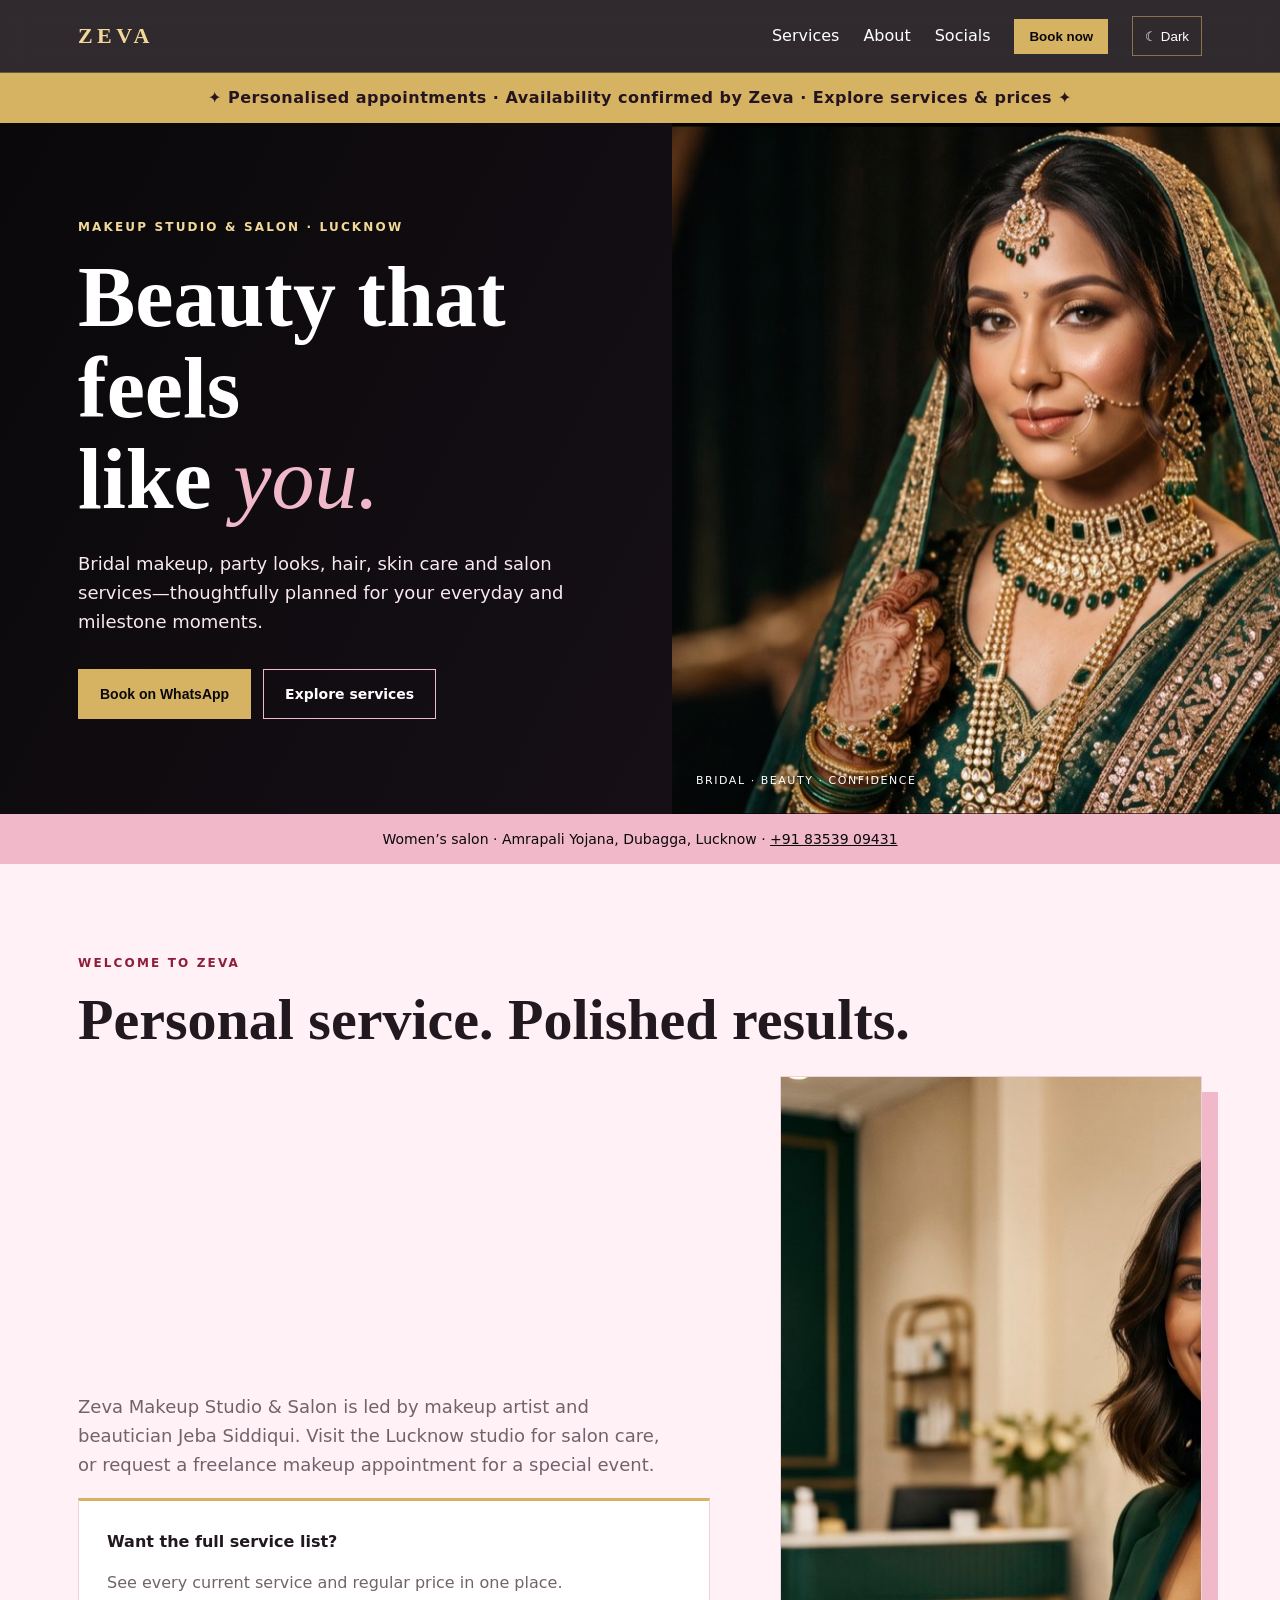
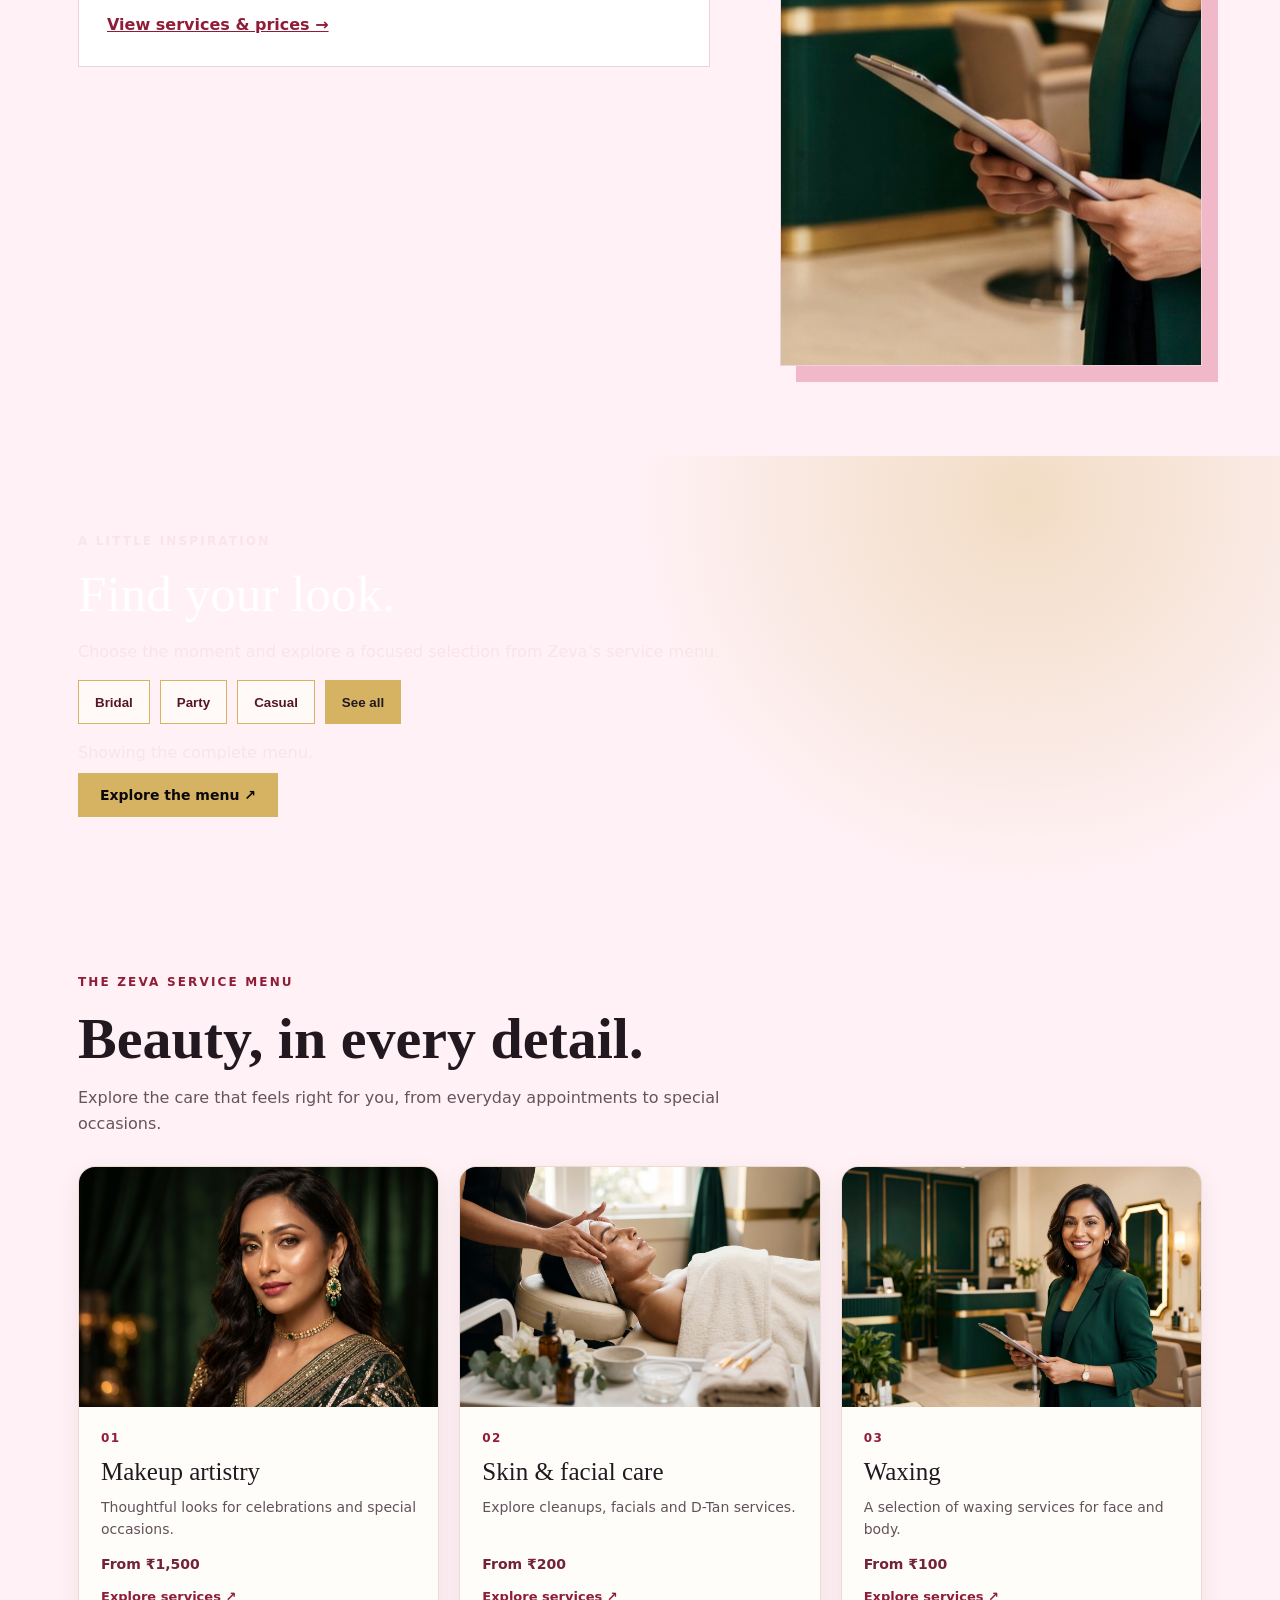
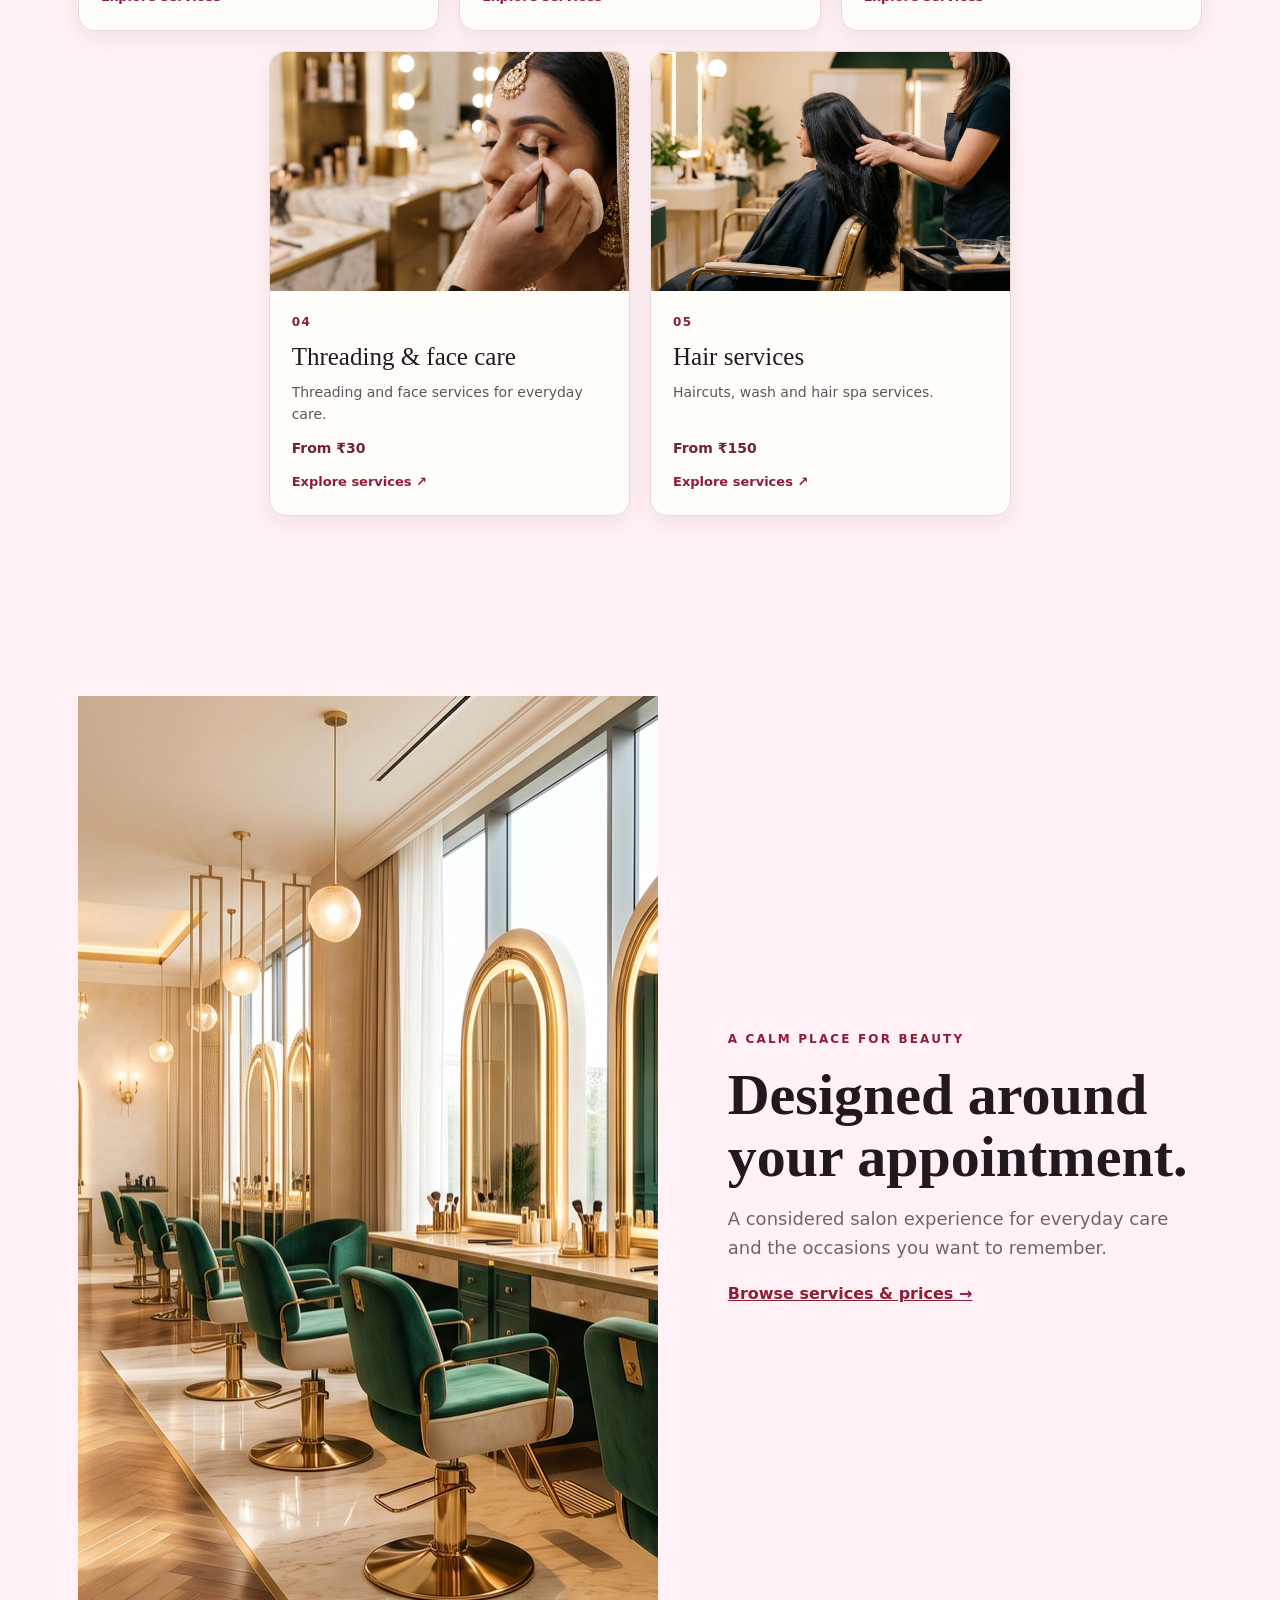
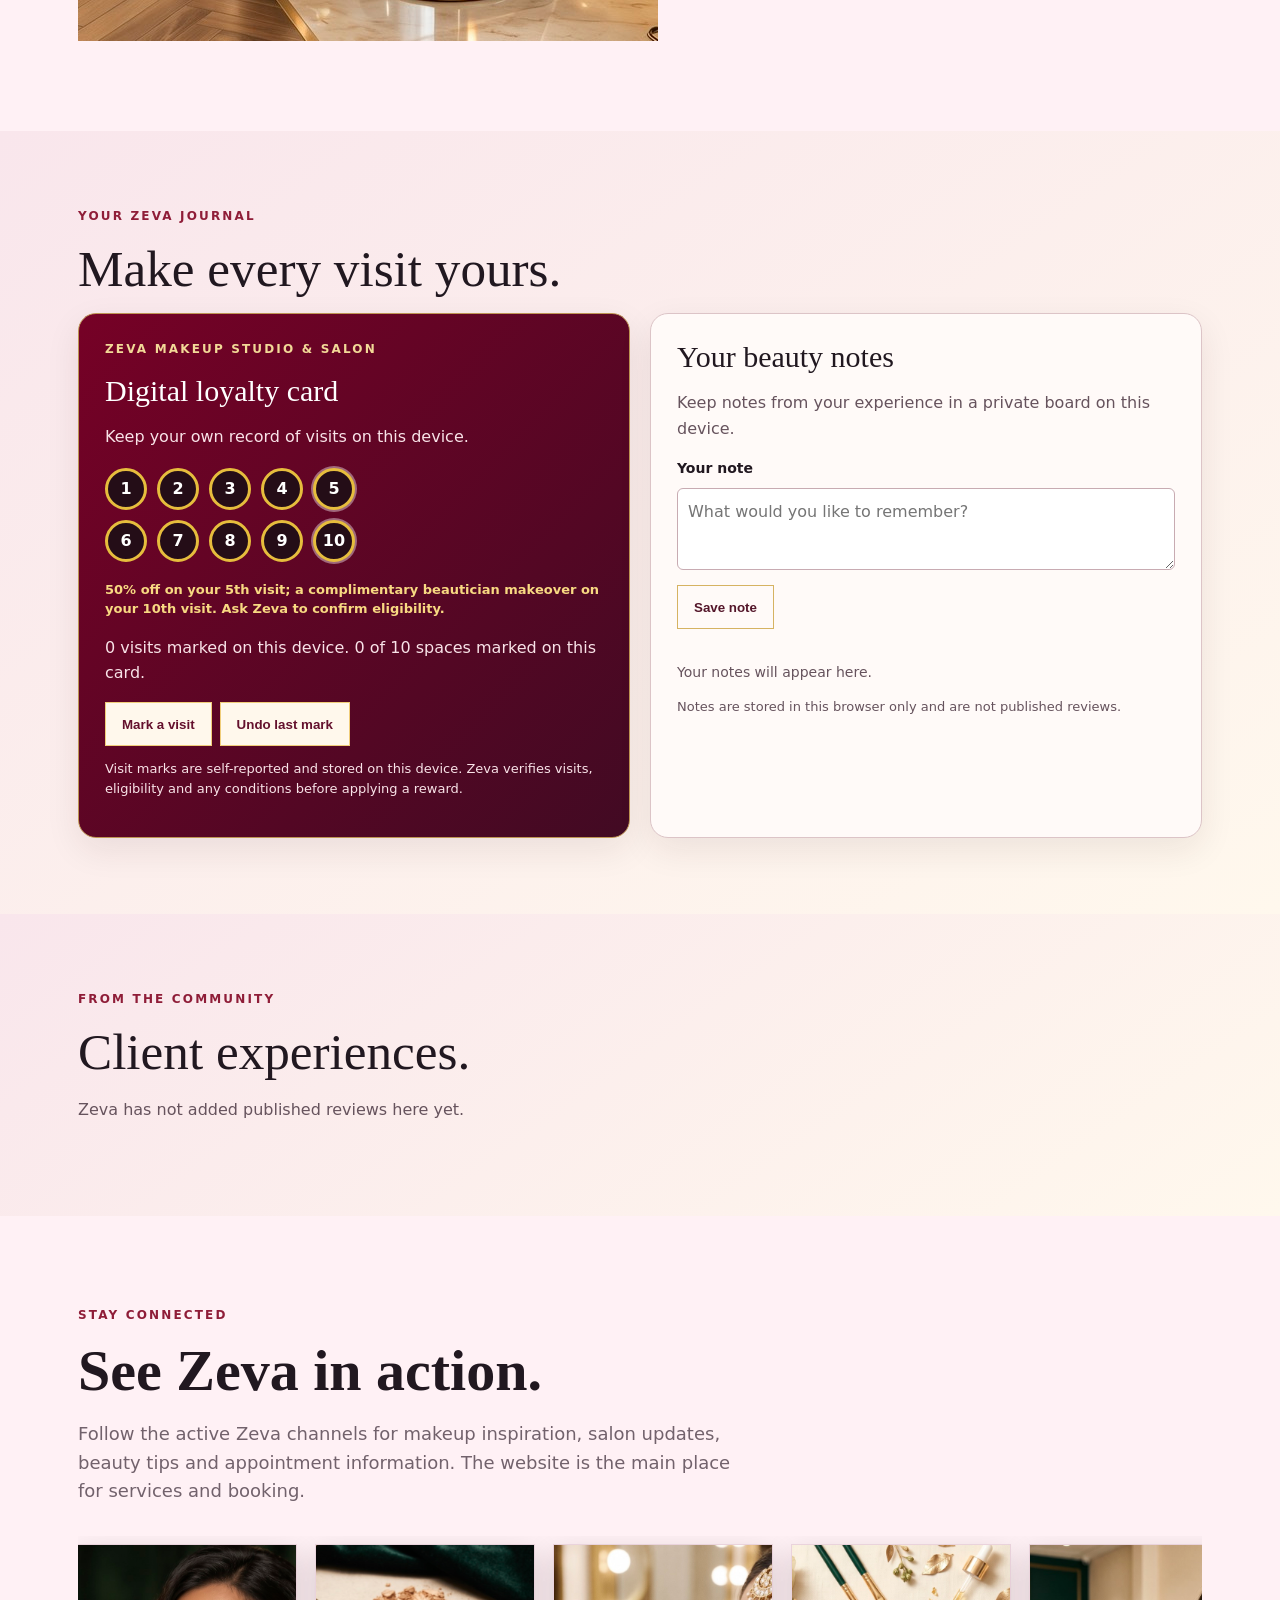
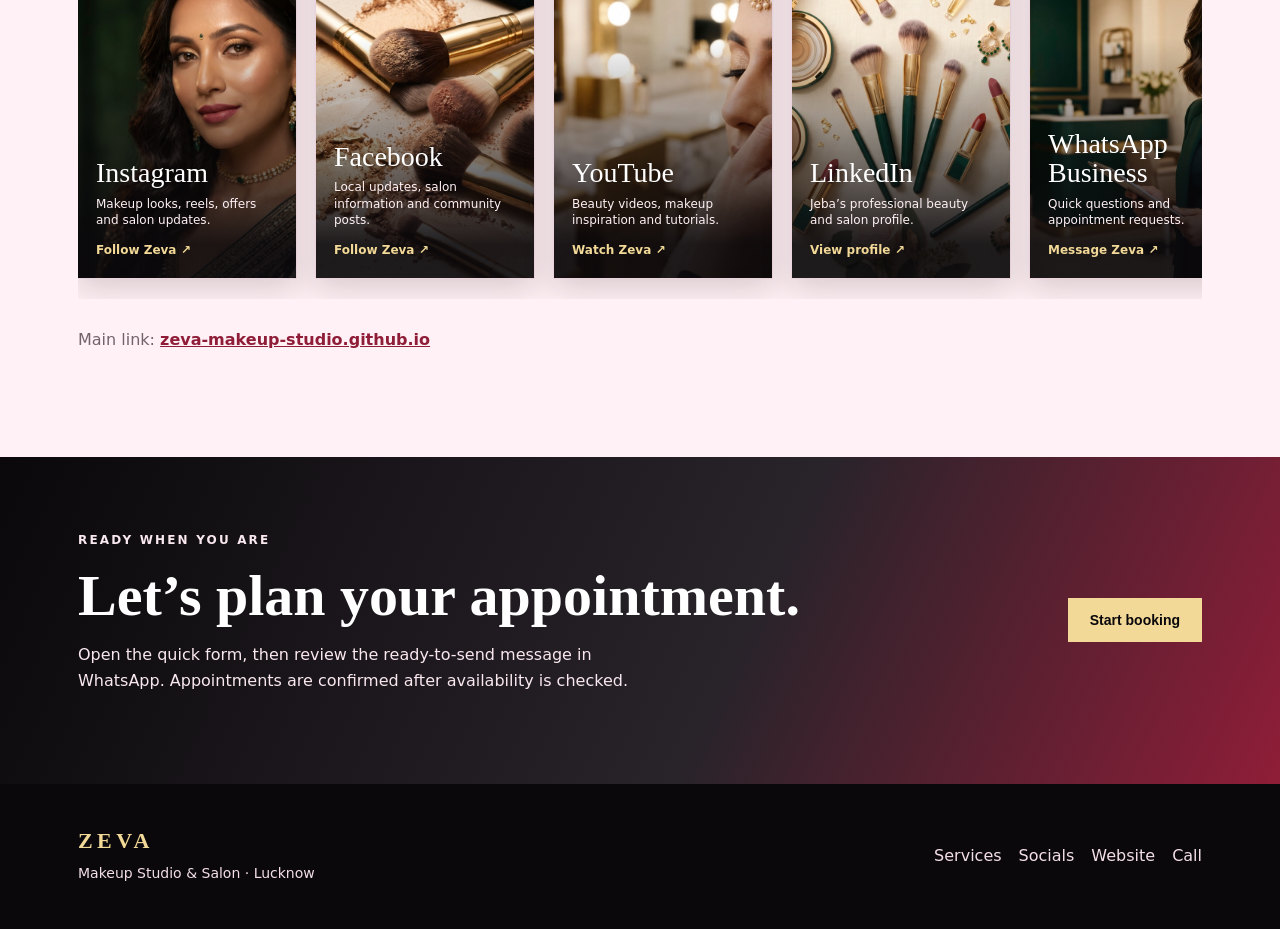
==== index.html @ c683393d "Match the confirmed ten-visit loyalty card" ====
<!doctype html>
<html lang="en">
<head>
  <meta charset="utf-8">
  <meta name="viewport" content="width=device-width,initial-scale=1">
  <meta name="description" content="Bridal and party makeup, hair and skin services at Zeva Makeup Studio & Salon in Dubagga, Lucknow. Request an appointment.">
  <title>Zeva Makeup Studio &amp; Salon | Dubagga, Lucknow</title>
  <link rel="preload" as="image" href="assets/images/hero/hero-bride.jpg">
  <link rel="stylesheet" href="assets/css/styles.css">
  <link rel="stylesheet" href="assets/css/media.css">
  <link rel="stylesheet" href="assets/css/home.css"><link rel="stylesheet" href="assets/css/category-cards.css">
<link rel="canonical" href="https://zeva-makeup-studio.github.io/">
  <link rel="icon" href="/favicon.svg" type="image/svg+xml">
  <meta property="og:type" content="website">
  <meta property="og:title" content="Zeva Makeup Studio &amp; Salon | Dubagga, Lucknow">
  <meta property="og:description" content="Bridal and party makeup, hair and skin services at Zeva Makeup Studio & Salon in Dubagga, Lucknow. Request an appointment.">
  <meta property="og:url" content="https://zeva-makeup-studio.github.io/">
  <meta property="og:image" content="https://zeva-makeup-studio.github.io/assets/images/hero/hero-bride.jpg">
  <meta name="twitter:card" content="summary_large_image">
  <script type="application/ld+json">{"@context": "https://schema.org", "@type": "BeautySalon", "name": "Zeva Makeup Studio & Salon", "url": "https://zeva-makeup-studio.github.io/", "telephone": "+91-83539-09431", "address": {"@type": "PostalAddress", "streetAddress": "Amrapali Yojana, Dubagga", "addressLocality": "Lucknow", "addressRegion": "Uttar Pradesh", "addressCountry": "IN"}, "sameAs": ["https://www.instagram.com/zeva_makeup_studio/", "https://www.facebook.com/profile.php?id=61577740792588", "https://www.youtube.com/@zeva-makeup-studio", "https://www.linkedin.com/in/jeba-siddiqui-956927223/"]}</script>
<link rel="stylesheet" href="assets/css/interactive.css?v=3">
</head>
<body>
  <header class="site-header">
    <nav class="nav" aria-label="Main navigation">
      <a class="brand" href="/" aria-label="Zeva Makeup Studio home">ZEVA</a>
      <div class="nav-links"><a href="services.html">Services</a><a href="#about">About</a><a href="#socials">Socials</a><button class="nav-book" type="button" data-open-booking>Book now</button></div>
    </nav>
  </header>
  <main>
    <section class="hero">
      <div class="hero-copy">
        <p class="eyebrow">Makeup studio & salon · Lucknow</p>
        <h1>Beauty that feels<br>like <em>you.</em></h1>
        <p class="lead">Bridal makeup, party looks, hair, skin care and salon services—thoughtfully planned for your everyday and milestone moments.</p>
        <div class="actions"><button class="button" type="button" data-open-booking>Book on WhatsApp</button><a class="button button-quiet" href="services.html">Explore services</a></div>
      </div>
      <figure class="hero-art"><img src="assets/images/hero/hero-bride.jpg" alt="Bridal makeup inspiration in a green outfit" width="1600" height="724" fetchpriority="high"><figcaption>BRIDAL · BEAUTY · CONFIDENCE</figcaption></figure>
    </section>
    <div class="location-strip">Women’s salon · Amrapali Yojana, Dubagga, Lucknow · <a href="tel:+918353909431">+91 83539 09431</a></div>

    <section class="section" id="about">
      <p class="eyebrow ink">Welcome to Zeva</p>
      <h2>Personal service. Polished results.</h2>
      <div class="two-column about-layout">
        <div><p class="lead dark">Zeva Makeup Studio & Salon is led by makeup artist and beautician Jeba Siddiqui. Visit the Lucknow studio for salon care, or request a freelance makeup appointment for a special event.</p><div class="callout"><strong>Want the full service list?</strong><p>See every current service and regular price in one place.</p><a href="services.html">View services & prices →</a></div></div>
        <img class="about-image" src="assets/images/studio/studio-welcome.jpg" alt="Welcoming salon studio setting" loading="lazy" width="1500" height="890">
      </div>
    </section>

    <section class="section category-section" id="services"><p class="eyebrow ink">The Zeva service menu</p><h2>Beauty, in every detail.</h2><p class="section-intro">Explore the care that feels right for you, from everyday appointments to special occasions.</p><div class="category-grid"><a class="category-card" href="services.html#makeup"><img src="assets/images/bridal/bridal-green.jpg" alt="" loading="lazy" width="1500" height="884" style="--focal:63% 45%"><div><span class="category-number">01</span><h3>Makeup artistry</h3><p>Thoughtful looks for celebrations and special occasions.</p><strong>From ₹1,500</strong><span class="category-link">Explore services ↗</span></div></a><a class="category-card" href="services.html#skin"><img src="assets/images/services/facial-care.jpg" alt="" loading="lazy" width="1500" height="889" style="--focal:45% 48%"><div><span class="category-number">02</span><h3>Skin & facial care</h3><p>Explore cleanups, facials and D-Tan services.</p><strong>From ₹200</strong><span class="category-link">Explore services ↗</span></div></a><a class="category-card" href="services.html#waxing"><img src="assets/images/studio/studio-welcome.jpg" alt="" loading="lazy" width="1500" height="890" style="--focal:64% 40%"><div><span class="category-number">03</span><h3>Waxing</h3><p>A selection of waxing services for face and body.</p><strong>From ₹100</strong><span class="category-link">Explore services ↗</span></div></a><a class="category-card" href="services.html#threading"><img src="assets/images/bridal/bridal-detail.jpg" alt="" loading="lazy" width="1500" height="886" style="--focal:75% 45%"><div><span class="category-number">04</span><h3>Threading & face care</h3><p>Threading and face services for everyday care.</p><strong>From ₹30</strong><span class="category-link">Explore services ↗</span></div></a><a class="category-card" href="services.html#hair"><img src="assets/images/services/hair-care.jpg" alt="" loading="lazy" width="1500" height="889" style="--focal:52% 48%"><div><span class="category-number">05</span><h3>Hair services</h3><p>Haircuts, wash and hair spa services.</p><strong>From ₹150</strong><span class="category-link">Explore services ↗</span></div></a></div></section>


    <section class="section studio-section">
      <div class="studio-photo"><img src="assets/images/studio/studio-interior.jpg" alt="Elegant salon interior inspiration" loading="lazy" width="1600" height="945"></div>
      <div><p class="eyebrow ink">A calm place for beauty</p><h2>Designed around your appointment.</h2><p class="intro">A considered salon experience for everyday care and the occasions you want to remember.</p><a class="text-link" href="services.html">Browse services & prices →</a></div>
    </section>

    <section class="section socials-section" id="socials">
      <p class="eyebrow ink">Stay connected</p>
      <h2>See Zeva in action.</h2>
      <p class="intro">Follow the active Zeva channels for makeup inspiration, salon updates, beauty tips and appointment information. The website is the main place for services and booking.</p>
      <div class="social-carousel" aria-label="Zeva social media links"><div class="social-rail">
        <a class="social-card portrait-card instagram-card" href="https://www.instagram.com/zeva_makeup_studio/" target="_blank" rel="noopener noreferrer"><img src="assets/images/bridal/bridal-green.jpg" alt="Bridal makeup inspiration" loading="lazy" width="1500" height="884"><span><b>Instagram</b><small>Makeup looks, reels, offers and salon updates.</small><em>Follow Zeva ↗</em></span></a>
        <a class="social-card portrait-card facebook-card" href="https://www.facebook.com/profile.php?id=61577740792588" target="_blank" rel="noopener noreferrer"><img src="assets/images/social/makeup-kit-dark.jpg" alt="Makeup tools and products" loading="lazy" width="1500" height="881"><span><b>Facebook</b><small>Local updates, salon information and community posts.</small><em>Follow Zeva ↗</em></span></a>
        <a class="social-card portrait-card youtube-card" href="https://www.youtube.com/@zeva-makeup-studio" target="_blank" rel="noopener noreferrer"><img src="assets/images/bridal/bridal-detail.jpg" alt="Bridal eye makeup application" loading="lazy" width="1500" height="886"><span><b>YouTube</b><small>Beauty videos, makeup inspiration and tutorials.</small><em>Watch Zeva ↗</em></span></a>
        <a class="social-card portrait-card linkedin-card" href="https://www.linkedin.com/in/jeba-siddiqui-956927223/" target="_blank" rel="noopener noreferrer"><img src="assets/images/social/makeup-kit-light.jpg" alt="Makeup products and brushes" loading="lazy" width="1500" height="885"><span><b>LinkedIn</b><small>Jeba’s professional beauty and salon profile.</small><em>View profile ↗</em></span></a>
        <a class="social-card portrait-card whatsapp-card" href="https://wa.me/918353909431" target="_blank" rel="noopener noreferrer"><img src="assets/images/studio/studio-welcome.jpg" alt="Salon welcome area" loading="lazy" width="1500" height="890"><span><b>WhatsApp Business</b><small>Quick questions and appointment requests.</small><em>Message Zeva ↗</em></span></a>
      </div></div>
      <p class="site-link">Main link: <a href="https://zeva-makeup-studio.github.io/">zeva-makeup-studio.github.io</a></p>
    </section>

    <section class="section booking-banner"><div><p class="eyebrow">Ready when you are</p><h2>Let’s plan your appointment.</h2><p>Open the quick form, then review the ready-to-send message in WhatsApp. Appointments are confirmed after availability is checked.</p></div><button class="button light" type="button" data-open-booking>Start booking</button></section>
  </main>
  <footer><div><a class="brand" href="/">ZEVA</a><p>Makeup Studio & Salon · Lucknow</p></div><div><a href="services.html">Services</a><a href="#socials">Socials</a><a href="https://zeva-makeup-studio.github.io/">Website</a><a href="tel:+918353909431">Call</a></div></footer>
  <dialog class="booking-modal" id="booking-modal" aria-labelledby="booking-title"><form method="dialog" class="modal-shell"><button class="close" type="button" value="cancel" aria-label="Close quick booking form">×</button><p class="eyebrow ink">Quick appointment request</p><h2 id="booking-title">Book on WhatsApp</h2><p class="small">Complete this short form and WhatsApp will open with your request. It does not confirm a booking.</p><div class="quick-form"><label>Your name *<input name="name" autocomplete="name" required maxlength="100"></label><label>Service *<input name="service" required maxlength="120" placeholder="e.g. HD Bridal Makeup"></label><label>Preferred date *<input name="date" type="date" required></label><label>Preferred time <input name="time" type="time"></label><label>Appointment type *<select name="type" required><option value="">Select one</option><option>At the salon</option><option>Freelance / another location</option></select></label><label>Extra details <textarea name="details" maxlength="350" placeholder="For freelance appointments, share only the area or location."></textarea></label><button class="button" type="submit">Continue to WhatsApp ↗</button><a class="form-link" href="https://docs.google.com/forms/d/e/1FAIpQLSdlE_HU9J3QaApyy7PPLVn61SA3UjmPYv734FfahQmQXUkTKg/viewform?usp=publish-editor" target="_blank" rel="noopener noreferrer">Prefer Google Forms? Request an appointment here ↗</a></div></form></dialog>
  <script src="assets/js/qrcode.js"></script><script src="assets/js/site.js?v=2"></script><script src="assets/js/interactive.js?v=3"></script>
</body>
</html>
---- assets/css/styles.css ----
:root{--black:#0a080b;--charcoal:#29232a;--deep-red:#8f1d38;--red:#c92c4f;--pink:#f1b8ca;--blush:#fff1f5;--white:#fff;--gold:#d6b362;--gold-light:#f2d997;--ink:#211820;--muted:#72626c;--line:#ead3dc}*{box-sizing:border-box}html{scroll-behavior:smooth}body{margin:0;background:var(--blush);color:var(--ink);font:16px/1.6 system-ui,-apple-system,"Segoe UI",sans-serif}a{color:inherit}.site-header{background:var(--black);color:var(--white);border-bottom:1px solid #d6b36255}.nav{max-width:1180px;margin:auto;min-height:72px;padding:15px 28px;display:flex;justify-content:space-between;align-items:center;gap:24px}.brand{font:700 22px Georgia,serif;letter-spacing:.2em;text-decoration:none;color:var(--gold-light)}.nav-links{display:flex;align-items:center;gap:24px}.nav-links a,footer a{text-decoration:none}.nav-links a:hover,footer a:hover{text-decoration:underline;text-decoration-color:var(--pink);text-underline-offset:5px}.nav-book{border:1px solid var(--gold);background:var(--gold);padding:9px 14px;color:var(--black);font-weight:700;cursor:pointer}.hero{background:linear-gradient(118deg,var(--black) 0%,#251a23 58%,var(--deep-red) 145%);color:var(--white);display:grid;grid-template-columns:1.05fr .95fr;min-height:560px}.hero-copy{max-width:690px;margin-left:max(28px,calc((100vw - 1124px)/2));padding:95px 42px 95px 0}.eyebrow{margin:0 0 15px;color:var(--gold-light);font-weight:800;font-size:12px;letter-spacing:.18em;text-transform:uppercase}.eyebrow.ink{color:var(--deep-red)}.hero h1,.page-hero h1,h2{font-family:Georgia,serif;line-height:1.06}.hero h1{font-size:clamp(50px,7vw,86px);margin:0 0 25px}.hero h1 em{font-weight:400;color:var(--pink)}.lead{font-size:18px;max-width:590px;color:#f9e8ee}.lead.dark{color:var(--muted)}.actions{display:flex;flex-wrap:wrap;gap:12px;margin-top:32px}.button{border:1px solid var(--gold);background:var(--gold);color:var(--black);padding:13px 21px;text-decoration:none;font-weight:750;font-size:14px;cursor:pointer;transition:transform .2s ease,filter .2s ease}.button:hover,.nav-book:hover{filter:brightness(1.08);transform:translateY(-1px)}.button-quiet{background:transparent;border-color:var(--pink);color:var(--white)}.hero-art{margin:48px 28px 48px 0;min-height:420px;display:flex;align-items:end;padding:22px;background:linear-gradient(135deg,#f4c2d2 0%,#b24b68 35%,#30262d 36%,#0a080b 100%);outline:1px solid #fff4;position:relative;overflow:hidden}.hero-art:before{content:"Z";position:absolute;right:-8%;top:-19%;font:clamp(280px,35vw,480px)/1 Georgia,serif;color:#ffffff12}.hero-art span{position:relative;z-index:1;color:var(--white);letter-spacing:.14em;font-size:11px}.location-strip{background:var(--pink);text-align:center;padding:14px 22px;font-size:14px;color:var(--black)}.section{max-width:1180px;margin:auto;padding:90px 28px}.section h2{font-size:clamp(37px,5vw,58px);margin:0 0 26px}.two-column{display:grid;grid-template-columns:1.2fr .8fr;gap:70px;align-items:start}.callout{background:var(--white);border:1px solid var(--line);border-top:3px solid var(--gold);padding:28px}.callout p{color:var(--muted)}.callout a,.feature-card span:last-child,.site-link a,.form-link{font-weight:750;color:var(--deep-red)}.soft{max-width:none;background:linear-gradient(110deg,#f8dce5,#fff 54%,#fce7ed);padding-left:max(28px,calc((100vw - 1124px)/2));padding-right:max(28px,calc((100vw - 1124px)/2))}.feature-grid,.price-grid{display:grid;grid-template-columns:repeat(3,1fr);gap:18px}.feature-card{background:var(--white);border:1px solid var(--line);border-top:3px solid var(--pink);padding:28px;text-decoration:none;min-height:260px;display:flex;flex-direction:column;transition:transform .2s ease,box-shadow .2s ease,border-color .2s ease}.feature-card:hover,.social-card:hover,.price-card:hover{transform:translateY(-5px);box-shadow:0 16px 34px #691a3022;border-color:var(--red)}.card-number{font:700 13px monospace;color:var(--deep-red)}.feature-card h3,.price-card h3{font:28px/1.15 Georgia,serif;margin:25px 0 12px}.feature-card p{color:var(--muted);margin:0}.feature-card span:last-child{margin-top:auto;padding-top:25px}.intro{max-width:660px;color:var(--muted);font-size:18px;margin-top:-8px}.socials-section{padding-bottom:104px}.social-grid{display:grid;grid-template-columns:repeat(2,1fr);gap:12px;margin-top:30px}.social-card{display:grid;grid-template-columns:48px 1fr auto;gap:15px;align-items:center;background:var(--white);border:1px solid var(--line);padding:18px;text-decoration:none;transition:transform .2s ease,box-shadow .2s ease,border-color .2s ease}.social-card strong,.social-card small{display:block}.social-card small{color:var(--muted);font-size:13px;margin-top:3px}.social-card>b{color:var(--deep-red)}.social-icon{display:grid;place-items:center;width:46px;height:46px;border-radius:50%;color:var(--white);font-weight:800;font-size:21px}.instagram{background:linear-gradient(45deg,#f3a953,#d53f78,#6c3c94)}.facebook,.linkedin{background:#2f5f9e}.youtube{background:var(--red);font-size:15px}.whatsapp{background:#288a60}.site-link{margin:28px 0 0;color:var(--muted)}.booking-banner{max-width:none;background:linear-gradient(115deg,var(--black),var(--charcoal) 58%,var(--deep-red));color:var(--white);padding:74px max(28px,calc((100vw - 1124px)/2));display:flex;align-items:center;justify-content:space-between;gap:34px}.booking-banner h2{margin:0 0 14px}.booking-banner p{max-width:590px;color:#f9e8ee}.button.light{background:var(--gold-light);border-color:var(--gold-light)}.page-hero{background:linear-gradient(120deg,var(--black),var(--charcoal) 66%,var(--deep-red));color:var(--white);padding:96px max(28px,calc((100vw - 1124px)/2)) 106px}.page-hero h1{font-size:clamp(48px,7vw,82px);margin:0 0 22px}.page-hero p{max-width:660px;color:#f9e8ee;font-size:18px}.service-list{scroll-margin-top:70px}.section-heading{max-width:640px}.price-card{background:var(--white);border:1px solid var(--line);border-top:3px solid var(--gold);padding:26px;transition:transform .2s ease,box-shadow .2s ease,border-color .2s ease}.price-card h3{margin-top:0}.price-card dl{margin:20px 0 0}.price-card dl>div{display:flex;gap:10px;justify-content:space-between;padding:11px 0;border-top:1px solid #f1dce3}.price-card dt{font-weight:600}.price-card dd{margin:0;white-space:nowrap;font-weight:750;color:var(--deep-red)}.small{font-size:13px;color:var(--muted)}footer{background:var(--black);color:#f4dfe7;padding:44px max(28px,calc((100vw - 1124px)/2));display:flex;gap:24px;align-items:center;justify-content:space-between;flex-wrap:wrap}footer p{margin:7px 0 0;font-size:14px}footer>div:last-child{display:flex;gap:17px;flex-wrap:wrap}.booking-modal{padding:0;border:0;background:transparent;max-width:min(560px,calc(100vw - 32px));box-shadow:0 18px 60px #000b}.booking-modal::backdrop{background:#120911d9}.modal-shell{background:var(--white);border-top:4px solid var(--gold);padding:34px;position:relative}.modal-shell h2{font-size:43px;margin:0 0 12px}.close{position:absolute;right:16px;top:14px;border:0;background:transparent;font-size:31px;cursor:pointer;color:var(--black)}.quick-form{display:grid;gap:13px;margin-top:22px}.quick-form label{display:grid;gap:5px;font-size:13px;font-weight:750}.quick-form input,.quick-form select,.quick-form textarea{font:inherit;padding:10px;border:1px solid #d9bac5;background:#fff;color:var(--ink)}.quick-form select[multiple]{min-height:154px;background:#fff8fb}.quick-form textarea{min-height:70px;resize:vertical}.quick-form input:focus,.quick-form select:focus,.quick-form textarea:focus{outline:2px solid var(--pink);border-color:var(--deep-red)}.form-note{margin:0;color:var(--muted);font-size:12px}@media(max-width:760px){.nav{padding:14px 20px}.nav-links{gap:13px;font-size:13px}.nav-links a:nth-child(3){display:none}.hero{grid-template-columns:1fr}.hero-copy{margin:0;padding:75px 22px}.hero-art{margin:0 22px 38px;min-height:240px}.section{padding:62px 22px}.soft{padding-left:22px;padding-right:22px}.two-column,.feature-grid,.price-grid,.social-grid{grid-template-columns:1fr;gap:15px}.booking-banner{padding:56px 22px;display:block}.booking-banner .button{margin-top:13px}footer{padding:36px 22px}.page-hero{padding:74px 22px}.modal-shell{padding:28px 21px}.modal-shell h2{font-size:37px}}

@media (prefers-reduced-motion: reduce){html{scroll-behavior:auto}*,*::before,*::after{transition-duration:0.01ms!important;animation-duration:0.01ms!important;animation-iteration-count:1!important}}
---- assets/css/media.css ----
.hero-art{margin:0;min-height:560px;padding:0;outline:0;background:#170d13}.hero-art:before{display:none}.hero-art img{position:absolute;inset:0;width:100%;height:100%;object-fit:cover;object-position:70% center;opacity:.84}.hero-art:after{content:"";position:absolute;inset:0;background:linear-gradient(90deg,#0a080b 0%,#0a080b22 45%,#0a080b11 100%)}.hero-art figcaption{position:relative;z-index:1;margin:0 24px 24px;color:var(--white);letter-spacing:.14em;font-size:11px}.about-layout{align-items:center}.about-image{width:100%;aspect-ratio:1/1;object-fit:cover;border:1px solid var(--line);box-shadow:16px 16px 0 var(--pink)}.feature-photo{padding:0;overflow:hidden}.feature-photo img{width:100%;height:190px;object-fit:cover}.feature-photo>*:not(img){margin-left:28px;margin-right:28px}.feature-photo .card-number{margin-top:25px}.feature-photo h3{margin-top:8px}.feature-photo span:last-child{margin-bottom:27px}.studio-section{display:grid;grid-template-columns:1.1fr .9fr;gap:70px;align-items:center}.studio-photo{overflow:hidden;background:var(--black)}.studio-photo img{display:block;width:100%;aspect-ratio:1.4/1;object-fit:cover;transition:transform .4s ease}.text-link{font-weight:750;color:var(--deep-red)}.social-carousel{margin-top:30px;overflow:hidden;padding:8px 0 20px}.social-rail{display:flex;gap:18px;width:max-content;animation:social-sweep 20s ease-in-out infinite alternate}.social-carousel:hover .social-rail,.social-carousel:focus-within .social-rail{animation-play-state:paused}.portrait-card{display:block;position:relative;isolation:isolate;flex:0 0 220px;min-height:335px;padding:0;overflow:hidden;border:1px solid var(--line);background:var(--black);color:var(--white);box-shadow:0 10px 28px #2610162b;text-decoration:none}.portrait-card>img{position:absolute;inset:0;width:100%;height:100%;object-fit:cover;z-index:-2;transition:transform .35s ease}.portrait-card:before{content:"";position:absolute;inset:0;z-index:-1;background:linear-gradient(180deg,#0000 28%,#0a080be8 90%)}.portrait-card>span{position:absolute;left:18px;right:18px;bottom:18px}.portrait-card b,.portrait-card small,.portrait-card em{display:block}.portrait-card b{font:28px/1.05 Georgia,serif}.portrait-card small{margin:8px 0 13px;font-size:12px;line-height:1.35;color:#fff1f5}.portrait-card em{font-style:normal;font-size:12px;font-weight:800;color:var(--gold-light)}.portrait-card:focus-visible{outline:3px solid var(--pink);outline-offset:3px}@keyframes social-sweep{from{transform:translateX(-12%)}to{transform:translateX(0)}}@media(prefers-reduced-motion:reduce){.social-rail{animation:none}.studio-photo img,.portrait-card>img{transition:none}}@media(max-width:760px){.hero-art{min-height:360px}.hero-art img{object-position:68% center}.about-image{max-width:430px}.studio-section{grid-template-columns:1fr;gap:30px}.social-carousel{overflow-x:auto;scroll-snap-type:x mandatory;padding-bottom:16px}.social-rail{animation:none;padding:0 1px}.portrait-card{scroll-snap-align:start;flex-basis:205px}.feature-photo img{height:220px}}

@media (prefers-reduced-motion: reduce){.social-carousel{overflow-x:auto}.social-rail{animation:none}}
---- assets/css/home.css ----
/* Home catalogue mirrors the service menu while keeping links to the full price list. */
.category-section{scroll-margin-top:24px}.category-section .section-intro{max-width:650px;color:#65545e;margin:-10px 0 30px}.hero-art img{object-fit:cover;object-position:78% center;opacity:1}.hero-art:after{background:linear-gradient(90deg,#0a080b55,transparent 45%)}@media(max-width:760px){.hero-art{min-height:220px}}
---- assets/css/category-cards.css ----
/* Shared category cards on the homepage and service menu. */
.category-grid{display:flex;flex-wrap:wrap;justify-content:center;gap:20px}
.category-card{flex:0 1 calc((100% - 40px)/3);min-width:0;background:#fffdf9;border:1px solid #eadbd3;border-radius:17px;overflow:hidden;box-shadow:0 8px 24px #4b1c2512;transition:transform .2s,box-shadow .2s;text-decoration:none;display:flex;flex-direction:column}
.category-card img{display:block;width:100%;height:auto;aspect-ratio:3/2;object-fit:cover;object-position:var(--focal,center)}
.category-card>div{padding:22px;display:flex;flex:1;flex-direction:column;align-items:start}
.category-number{color:#8f1d38;font-size:12px;font-weight:700;letter-spacing:.12em}
.category-card h3{font:25px/1.12 Georgia,serif;margin:10px 0}
.category-card p{font-size:14px;color:#62525b;margin:0 0 12px}
.category-card strong{font-size:14px;color:#72223a;margin-top:auto}
.category-link{padding-top:12px;font-size:13px;font-weight:750;color:#8f1d38}
.category-card:focus-visible{outline:3px solid #8f1d38;outline-offset:3px}
@media(hover:hover){.category-card:hover{transform:translateY(-4px);box-shadow:0 16px 32px #4b1c2525}}
@media(max-width:1024px){.category-card{flex-basis:calc((100% - 20px)/2)}}
@media(max-width:600px){.category-card{flex-basis:100%}.category-card>div{padding:18px}}
---- assets/css/interactive.css ----
/* Interactive layer shared by both pages. */
:root{--glow:#d6b362;--panel:#fffaf8;--panel-ink:#211820;--muted-app:#66535d}
.site-header{position:sticky;top:0;z-index:20;background:#100b0fdc;backdrop-filter:blur(14px)}
.theme-toggle{border:1px solid #d6b36288;background:transparent;color:#fff;padding:8px 12px;cursor:pointer;min-height:40px}
.hero,.services-hero{background-size:250% 250%;animation:zeva-gradient 18s ease infinite}
@keyframes zeva-gradient{0%,100%{background-position:0 50%}50%{background-position:100% 50%}}
button,.button{transition:box-shadow .2s,transform .2s,filter .2s}
@media(hover:hover){button:hover,.button:hover{box-shadow:0 0 18px #d6b36277}}
.sparkles{pointer-events:none;position:fixed;inset:0;z-index:21;overflow:hidden}
.sparkles i{position:absolute;top:-15px;width:3px;height:3px;border-radius:50%;background:#e6c56b;opacity:.38;animation:zeva-fall 13s linear infinite}
@keyframes zeva-fall{to{transform:translate3d(25px,110vh,0)}}
.interactive-shell{max-width:1180px;margin:auto;padding:76px 28px}
.interactive-shell h2{font:clamp(34px,4vw,54px)/1.1 Georgia,serif;margin:0 0 16px}
.interactive-shell p{color:var(--muted-app)}
.vibe-section{background:linear-gradient(125deg,#24131e,#72223b 55%,#181017);color:#fff;position:relative;overflow:hidden}
.vibe-section p{color:#f8e4e9}.vibe-section:before{content:"";position:absolute;inset:0;background:radial-gradient(circle at 80% 10%,#d6b36255,transparent 35%);pointer-events:none}
.vibe-section .interactive-shell{position:relative}.vibe-actions{display:flex;gap:10px;flex-wrap:wrap}
.vibe-actions button,.app-button{border:1px solid #d6b362;background:#fffaf8;color:#54162a;padding:11px 16px;min-height:44px;font-weight:700;cursor:pointer}.vibe-actions button[aria-pressed=true]{background:#d6b362;color:#211820}.vibe-status{min-height:1.6em}
.app-panels{background:linear-gradient(145deg,#f9e6ec,#fff8ed);color:var(--panel-ink)}
.panel-grid{display:grid;grid-template-columns:1fr 1fr;gap:20px}.app-panel{background:var(--panel);border:1px solid #dcc4c7;border-radius:18px;padding:26px;box-shadow:0 12px 35px #32131a15}.app-panel h3{font:30px Georgia,serif;margin:0 0 12px}.stamp-row{display:flex;gap:8px;flex-wrap:wrap;margin:18px 0}.stamp{width:42px;height:42px;display:grid;place-items:center;border-radius:50%;border:1px solid #b58d45;color:#8f1d38}.stamp.is-filled{background:#8f1d38;color:#fff}.panel-actions{display:flex;gap:8px;flex-wrap:wrap}.app-panel label{display:block;font-weight:700;font-size:14px}.app-panel textarea{width:100%;min-height:82px;margin:8px 0;font:inherit;padding:10px;border:1px solid #c8abb2;border-radius:6px}.notes-board{columns:2;column-gap:10px;margin-top:18px}.note-card{break-inside:avoid;background:#fff2d9;border:1px solid #e8d2a5;border-radius:10px;padding:12px;margin:0 0 10px;overflow-wrap:anywhere}.note-card p{margin:0 0 10px;color:#33232b}.note-card button{background:none;border:0;color:#7a2039;text-decoration:underline;cursor:pointer}.app-small{font-size:13px;line-height:1.5}.empty-note{font-size:14px}
.status-ticker{overflow:hidden;background:#d6b362;color:#251520;padding:12px 20px;text-align:center;font-weight:700;letter-spacing:.03em}
.receipt{position:fixed;z-index:19;bottom:15px;right:16px;width:min(420px,calc(100vw - 32px));background:#fffdf7;color:#211820;padding:14px 16px 17px;border:1px solid #d2b881;box-shadow:0 12px 35px #0004;clip-path:polygon(0 0,100% 0,100% 96%,97% 100%,94% 96%,91% 100%,88% 96%,85% 100%,82% 96%,79% 100%,76% 96%,73% 100%,70% 96%,67% 100%,64% 96%,61% 100%,58% 96%,55% 100%,52% 96%,49% 100%,46% 96%,43% 100%,40% 96%,37% 100%,34% 96%,31% 100%,28% 96%,25% 100%,22% 96%,19% 100%,16% 96%,13% 100%,10% 96%,7% 100%,4% 96%,0 100%)}.receipt[hidden]{display:none}.receipt header{display:flex;justify-content:space-between;gap:10px;align-items:center;border-bottom:1px dashed #ae9b81;padding-bottom:7px}.receipt strong{font:700 14px monospace;letter-spacing:.08em}.receipt p{font:13px/1.35 monospace;margin:8px 0;max-height:58px;overflow:auto}.receipt footer{padding:0;background:none;color:inherit;display:flex;justify-content:space-between}.receipt button{border:0;cursor:pointer;background:#7c1d39;color:#fff;padding:9px 12px;font-weight:700}.receipt .receipt-clear{background:transparent;color:#642039;text-decoration:underline}
.plan-add{border:1px solid #9e6977;background:#fffaf8;color:#741b34;padding:8px 12px;min-height:44px;cursor:pointer;font-weight:700}.service-row dd{flex-wrap:wrap}.service-row[hidden],.menu-group[hidden]{display:none!important}
.qr-panel{border:1px solid #e6cbd1;background:#fff9f3;padding:16px;text-align:center}.qr-panel img{display:block;margin:10px auto;width:180px;height:180px;image-rendering:pixelated}.qr-panel img[hidden]{display:none}.qr-panel p{font-size:12px;color:#5d4c55;margin:4px 0}.qr-panel a{display:inline-block;color:#791e39;font-weight:700;margin-top:5px}
[data-theme=dark] body{background:#1d151b;color:#f9eaf0}[data-theme=dark] .section:not(.booking-banner),[data-theme=dark] .menu-group,[data-theme=dark] .socials-section{color:#f9eaf0}[data-theme=dark] .category-section .section-intro,[data-theme=dark] .intro,[data-theme=dark] .lead.dark,[data-theme=dark] .menu-intro>p:last-child,[data-theme=dark] .menu-heading>p:last-child{color:#e2cbd4}[data-theme=dark] .featured-section,[data-theme=dark] .process-section,[data-theme=dark] .app-panels{background:#30212b}[data-theme=dark] .app-panel,[data-theme=dark] .category-card,[data-theme=dark] .featured-card,[data-theme=dark] .service-row,[data-theme=dark] .callout{background:#3a2933;color:#fff4f8}[data-theme=dark] .category-card p,[data-theme=dark] .featured-card p:not(.eyebrow),[data-theme=dark] .app-panel p{color:#e5ccd6}[data-theme=dark] .category-card strong,[data-theme=dark] .featured-bottom strong,[data-theme=dark] .service-row strong,[data-theme=dark] .category-link,[data-theme=dark] .category-number,[data-theme=dark] .eyebrow.ink{color:#f4b9c9}
@media(min-width:761px) and (prefers-reduced-motion:no-preference){.vibe-section{background-attachment:fixed}}
@media(max-width:760px){.interactive-shell{padding:56px 22px}.panel-grid{grid-template-columns:1fr}.nav{gap:8px}.nav-links{gap:8px}.theme-toggle{font-size:12px;padding:7px}.receipt{bottom:74px}.notes-board{columns:1}}
@media(prefers-reduced-motion:reduce){.sparkles{display:none}.hero,.services-hero{animation:none}.vibe-section{background-attachment:scroll}}
.category-nav{top:72px}
@media(max-width:760px){.category-nav{top:79px}}
@media(max-width:380px){.nav{padding:12px}.nav-links{gap:5px;font-size:12px}.nav-book{padding:8px}.brand{letter-spacing:.12em}.theme-toggle{padding:6px}}

.status-ticker span{display:inline-block;animation:ticker-drift 15s ease-in-out infinite alternate}
@keyframes ticker-drift{from{transform:translateX(-8%)}to{transform:translateX(8%)}}
@media(prefers-reduced-motion:reduce){.status-ticker span{animation:none}}

.loyalty-card{background:linear-gradient(135deg,#760126,#420a23);color:#fff4f5;border-color:#be9553}
.loyalty-card h3{color:#fff}.loyalty-card p{color:#f9e3e8}.loyalty-card .eyebrow{color:#f2d997}.loyalty-card .loyalty-offer{font-weight:700;color:#f8d982}.loyalty-card .stamp-row{display:grid;grid-template-columns:repeat(5, minmax(0, 42px));gap:10px}.loyalty-card .stamp{width:100%;aspect-ratio:1;height:auto;border:3px solid #e6bd3d;color:#fff;background:#240d17;font-weight:800}.loyalty-card .stamp.is-filled{background:#e6bd3d;color:#3c0a1b}.loyalty-card .stamp-reward{box-shadow:0 0 0 2px #fff6}.loyalty-card .app-button{background:#fff8ec;color:#64112d;border-color:#f0cd79}
[data-theme=dark] .loyalty-card{background:linear-gradient(135deg,#760126,#420a23)}[data-theme=dark] .loyalty-card .loyalty-offer{color:#f8d982}
@media(max-width:380px){.loyalty-card .stamp-row{grid-template-columns:repeat(5,minmax(0,36px));gap:7px}}
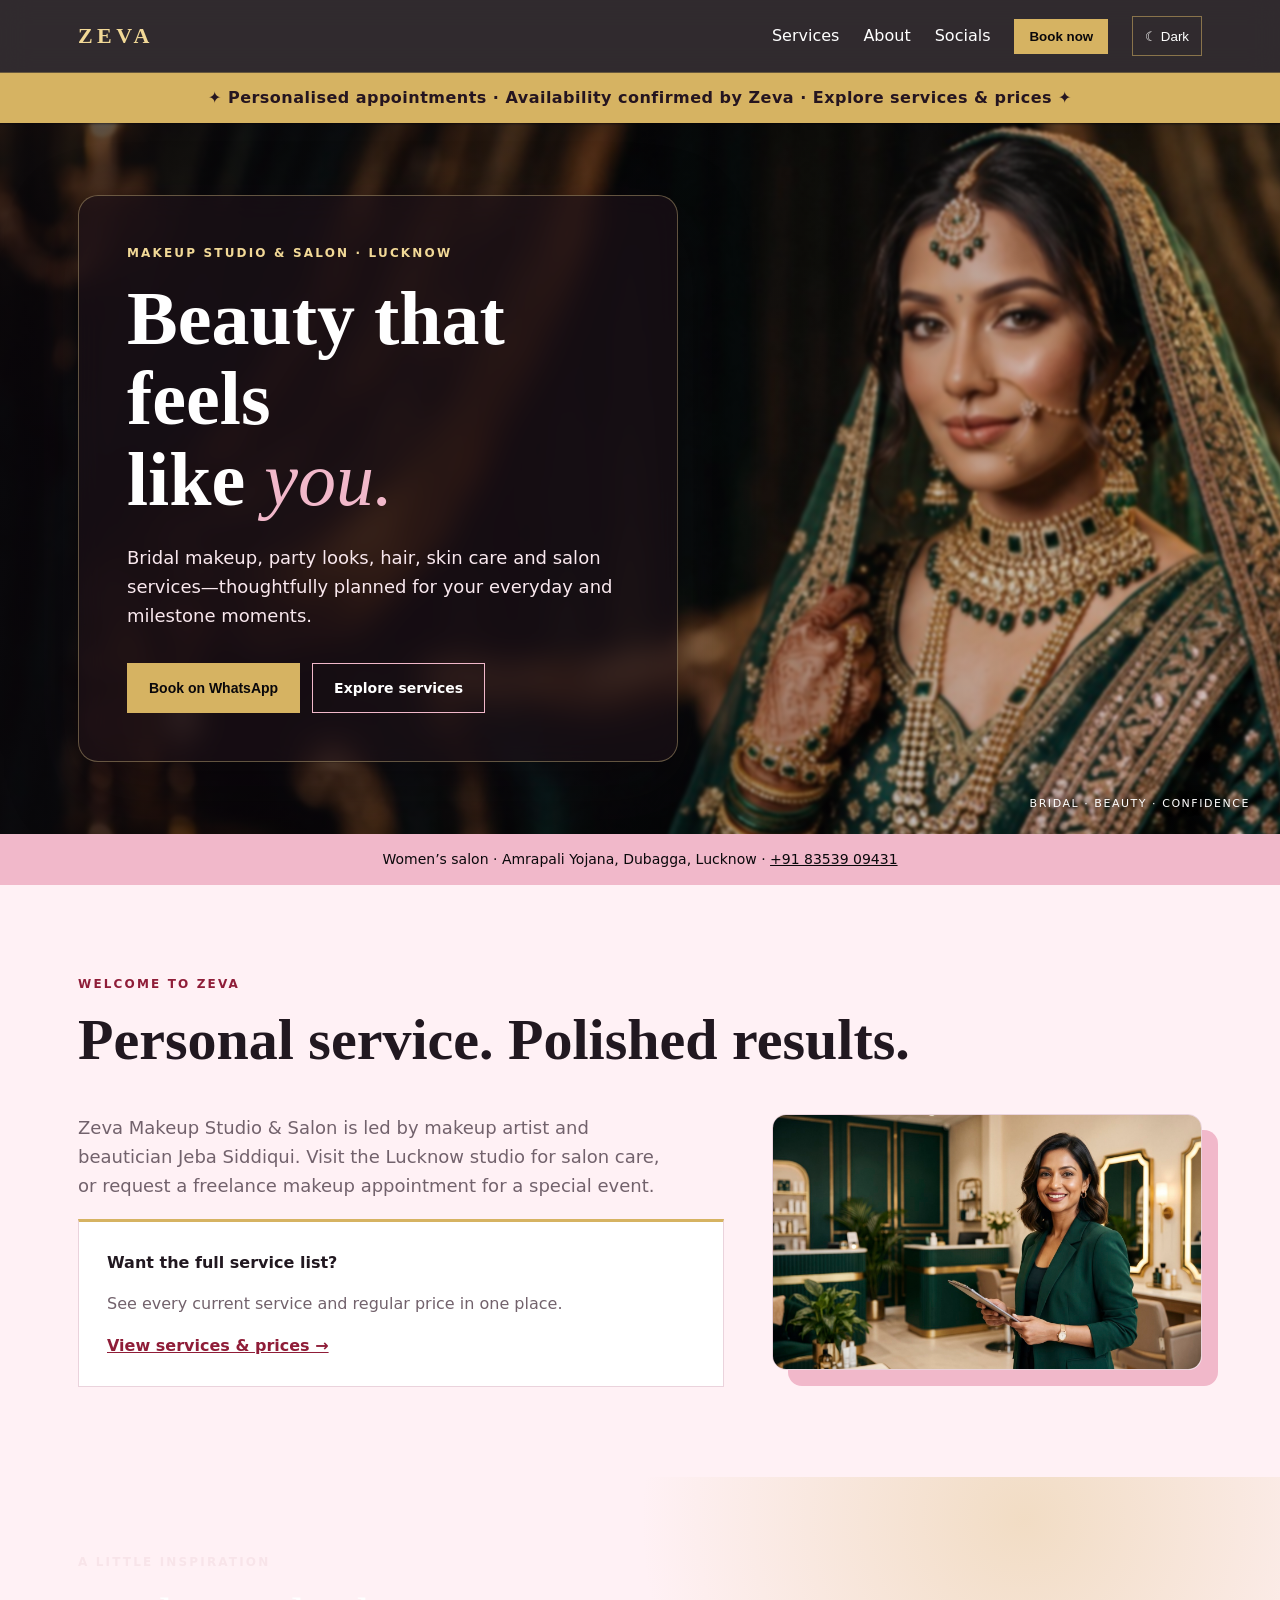
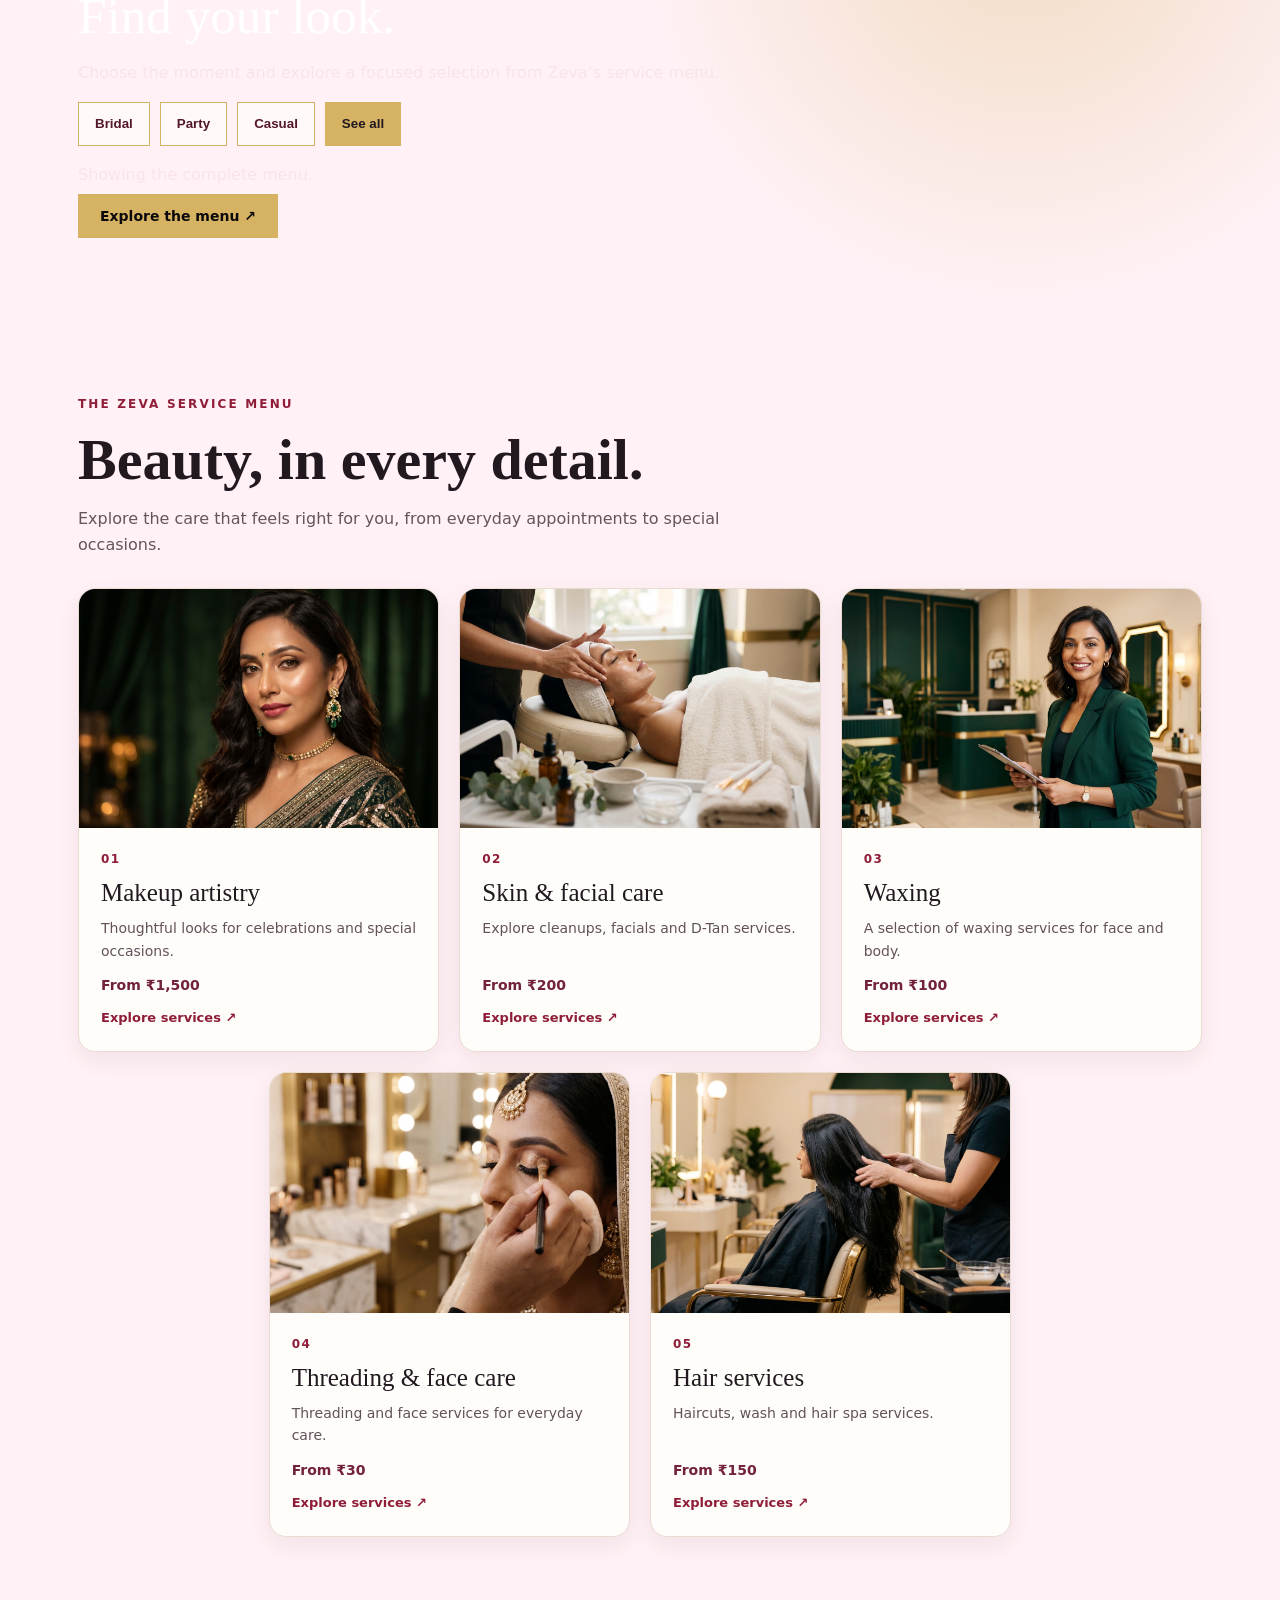
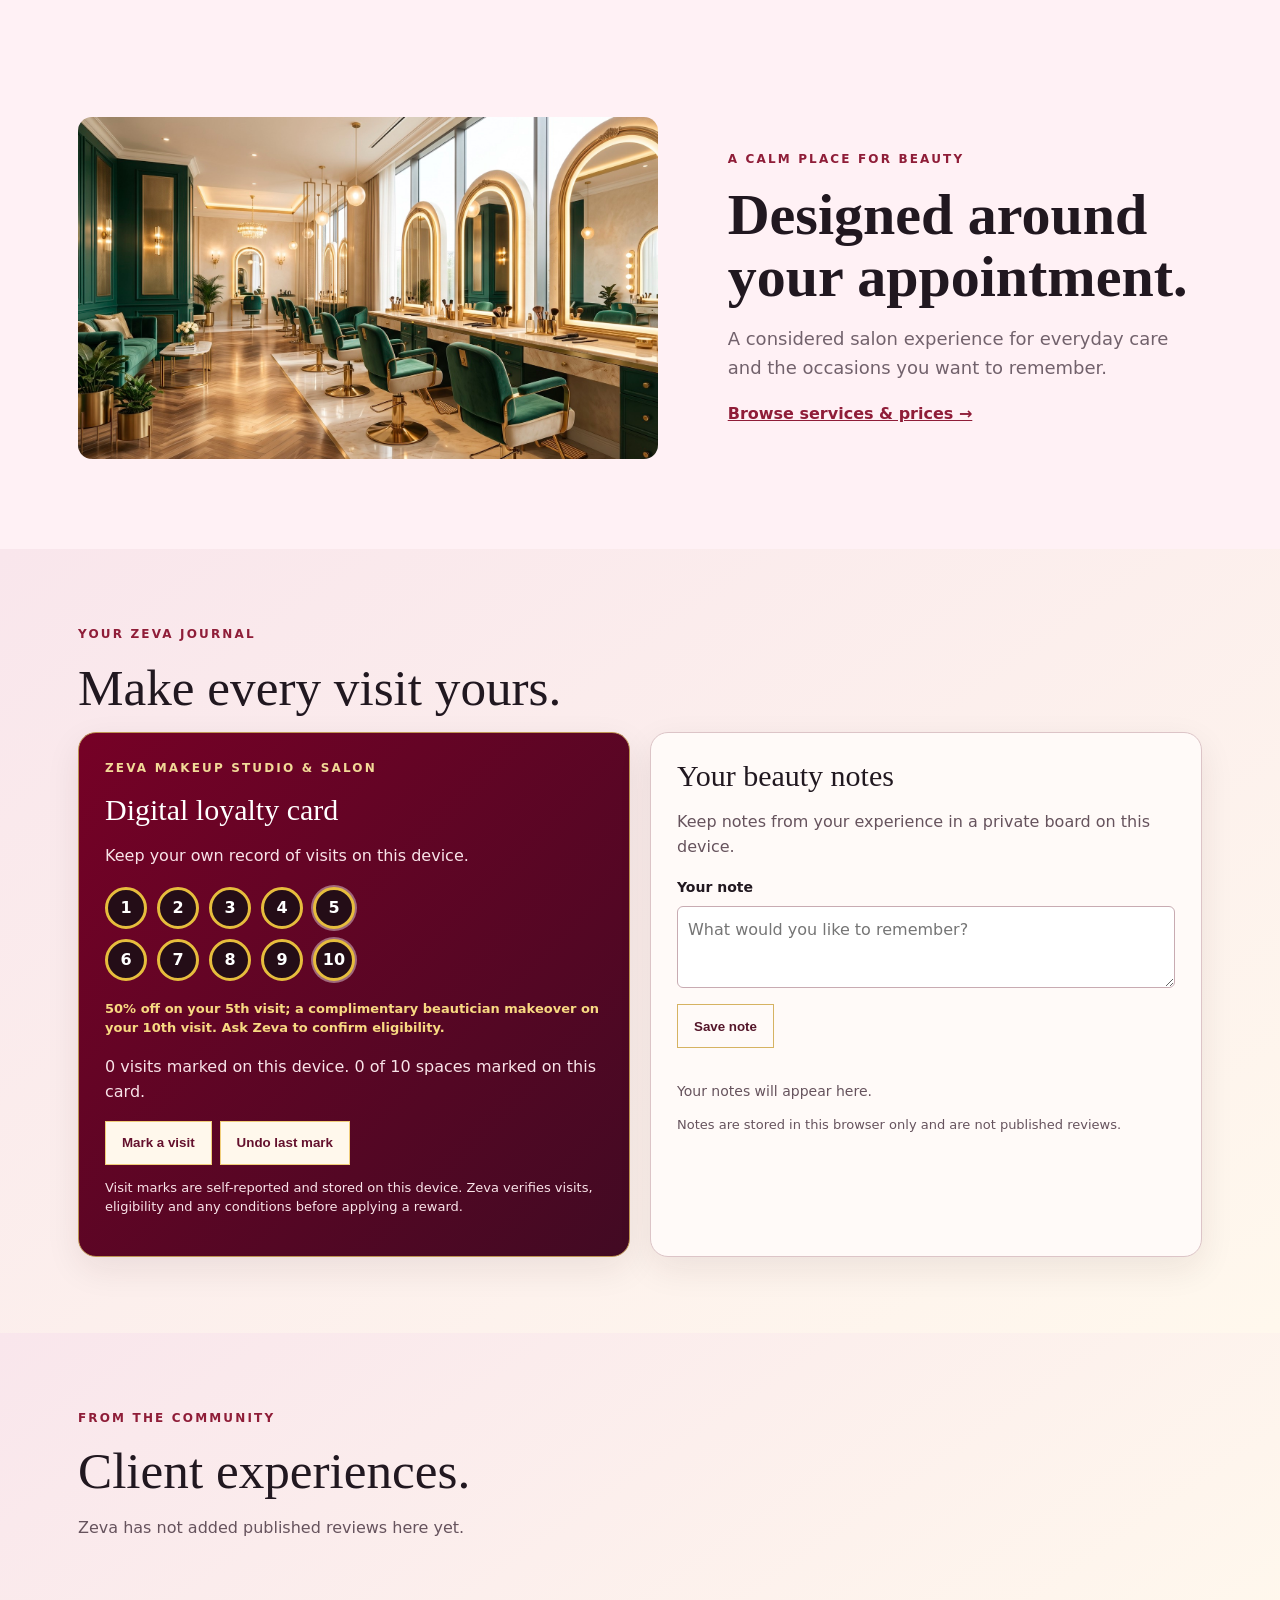
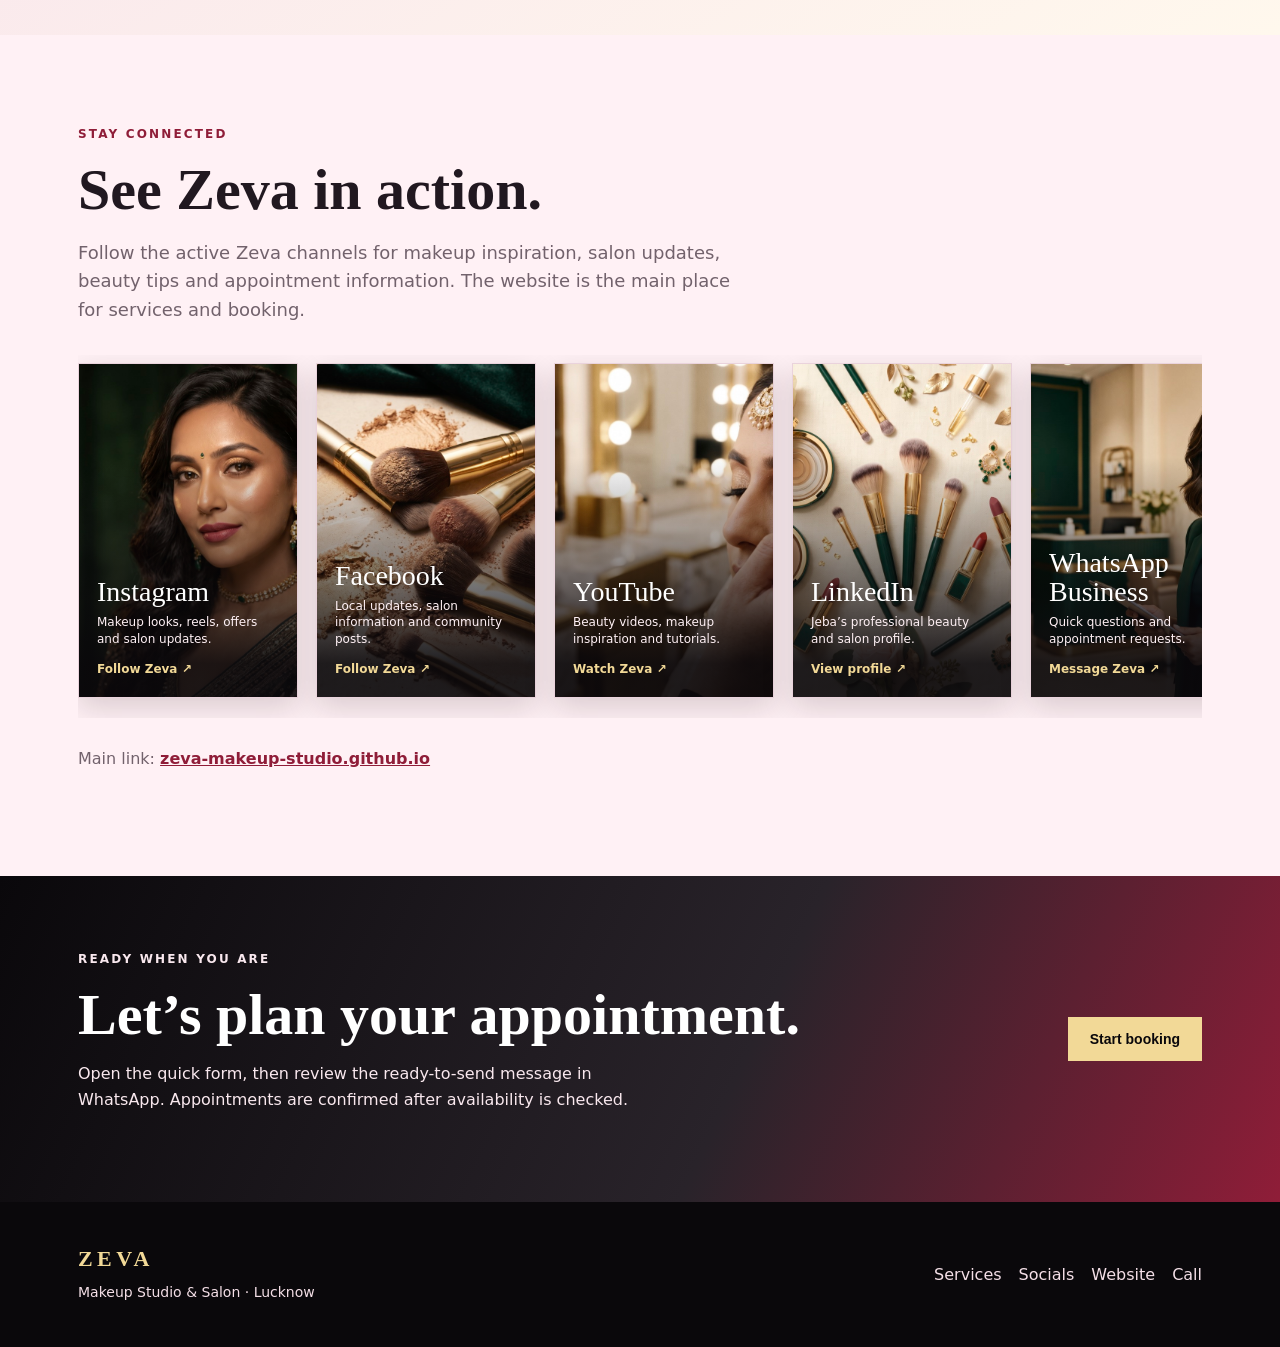
==== commit e86928d2: "Refine hero and align service menu" ====
--- a/index.html
+++ b/index.html
@@ -18,7 +18,7 @@
   <meta property="og:image" content="https://zeva-makeup-studio.github.io/assets/images/hero/hero-bride.jpg">
   <meta name="twitter:card" content="summary_large_image">
   <script type="application/ld+json">{"@context": "https://schema.org", "@type": "BeautySalon", "name": "Zeva Makeup Studio & Salon", "url": "https://zeva-makeup-studio.github.io/", "telephone": "+91-83539-09431", "address": {"@type": "PostalAddress", "streetAddress": "Amrapali Yojana, Dubagga", "addressLocality": "Lucknow", "addressRegion": "Uttar Pradesh", "addressCountry": "IN"}, "sameAs": ["https://www.instagram.com/zeva_makeup_studio/", "https://www.facebook.com/profile.php?id=61577740792588", "https://www.youtube.com/@zeva-makeup-studio", "https://www.linkedin.com/in/jeba-siddiqui-956927223/"]}</script>
-<link rel="stylesheet" href="assets/css/interactive.css?v=3">
+<link rel="stylesheet" href="assets/css/interactive.css?v=3"><link rel="stylesheet" href="assets/css/polish.css?v=3">
 </head>
 <body>
   <header class="site-header">
--- a/assets/css/polish.css
+++ b/assets/css/polish.css
@@ -0,0 +1,27 @@
+/* Homepage hero: one photographic canvas with a legible glass content panel. */
+.hero{position:relative;isolation:isolate;display:flex;align-items:center;min-height:620px;padding:72px max(28px,calc((100vw - 1124px)/2));overflow:hidden}
+.hero-art{position:absolute;inset:0;z-index:-1;margin:0;min-height:0;display:block;background:#170d13}
+.hero-art img{position:absolute;inset:0;width:100%;height:100%;object-fit:cover;object-position:center;filter:blur(1.4px);transform:scale(1.01);opacity:1}
+.hero-art:after{content:"";position:absolute;inset:0;background:linear-gradient(90deg,rgba(12,7,12,.72),rgba(12,7,12,.23) 72%,rgba(12,7,12,.1))}
+.hero-art figcaption{position:absolute;right:30px;bottom:22px;margin:0;color:#fff;z-index:1;text-shadow:0 1px 8px #000}
+.hero-copy{position:relative;z-index:1;width:min(600px,100%);max-width:none;margin:0;padding:clamp(26px,4vw,48px);background:rgba(29,17,25,.67);border:1px solid rgba(242,217,151,.35);border-radius:20px;box-shadow:0 24px 70px #10081066;backdrop-filter:blur(14px);-webkit-backdrop-filter:blur(14px)}
+.hero h1{font-size:clamp(48px,6vw,76px)}
+.about-layout{gap:48px}.about-image,.studio-photo img{height:auto;aspect-ratio:auto;object-fit:initial;display:block;width:100%}
+.about-image{border-radius:14px}.studio-photo{border-radius:14px}
+/* Services: one aligned row per service, with price and actions together. */
+.menu-group{grid-template-columns:minmax(180px,260px) minmax(0,1fr);gap:36px;scroll-margin-top:165px}
+.service-rows{grid-template-columns:1fr;gap:10px}
+.service-row{display:grid;grid-template-columns:minmax(0,1fr) auto;align-items:center;gap:14px;padding:15px 18px}
+.service-row dt{font-size:15px;line-height:1.35}
+.service-row dd{display:grid;grid-template-columns:minmax(76px,auto) 74px 112px;gap:8px;align-items:center}
+.service-row strong{text-align:right}.service-row .service-book,.service-row .plan-add{width:100%;min-height:44px;text-align:center;white-space:nowrap}
+.service-row .plan-add{border-radius:99px;padding:8px 12px}.service-row .plan-add[aria-pressed=true]{background:#741b34;color:#fff;border-color:#741b34}
+.category-nav{background:#fffaf8;border-bottom:1px solid #e4d4ce}.category-section,.menu-section,.faq{scroll-margin-top:165px}
+/* Keep muted copy and controls readable in both themes. */
+[data-theme=dark] .callout p,[data-theme=dark] .steps p,[data-theme=dark] .faq details p,[data-theme=dark] .site-link{color:#e5ccd6}
+[data-theme=dark] .text-link,[data-theme=dark] .callout a,[data-theme=dark] .site-link a{color:#f4b9c9}
+[data-theme=dark] .note-card p,[data-theme=dark] .note-card strong{color:#33232b}
+[data-theme=dark] .modal-shell{color:#211820}
+@media(max-width:900px){.menu-group{grid-template-columns:1fr;gap:18px}.menu-heading{max-width:650px}}
+@media(max-width:760px){.hero{min-height:760px;padding:320px 20px 42px;align-items:flex-end}.hero-copy{padding:28px 24px}.hero h1{font-size:clamp(45px,11vw,65px)}.hero-art{inset:0;margin:0;min-height:0}.hero-art img{object-position:70% center}.hero-art:after{background:linear-gradient(90deg,rgba(12,7,12,.68),rgba(12,7,12,.3))}.hero-art figcaption{right:18px;bottom:14px;font-size:9px}.about-layout,.studio-section{gap:28px}.about-image{max-width:none}.category-nav{top:72px}}
+@media(max-width:560px){.service-row{grid-template-columns:1fr;gap:10px}.service-row dd{grid-template-columns:minmax(60px,1fr) 74px 110px}.service-row strong{text-align:left}.menu-group{scroll-margin-top:150px}}
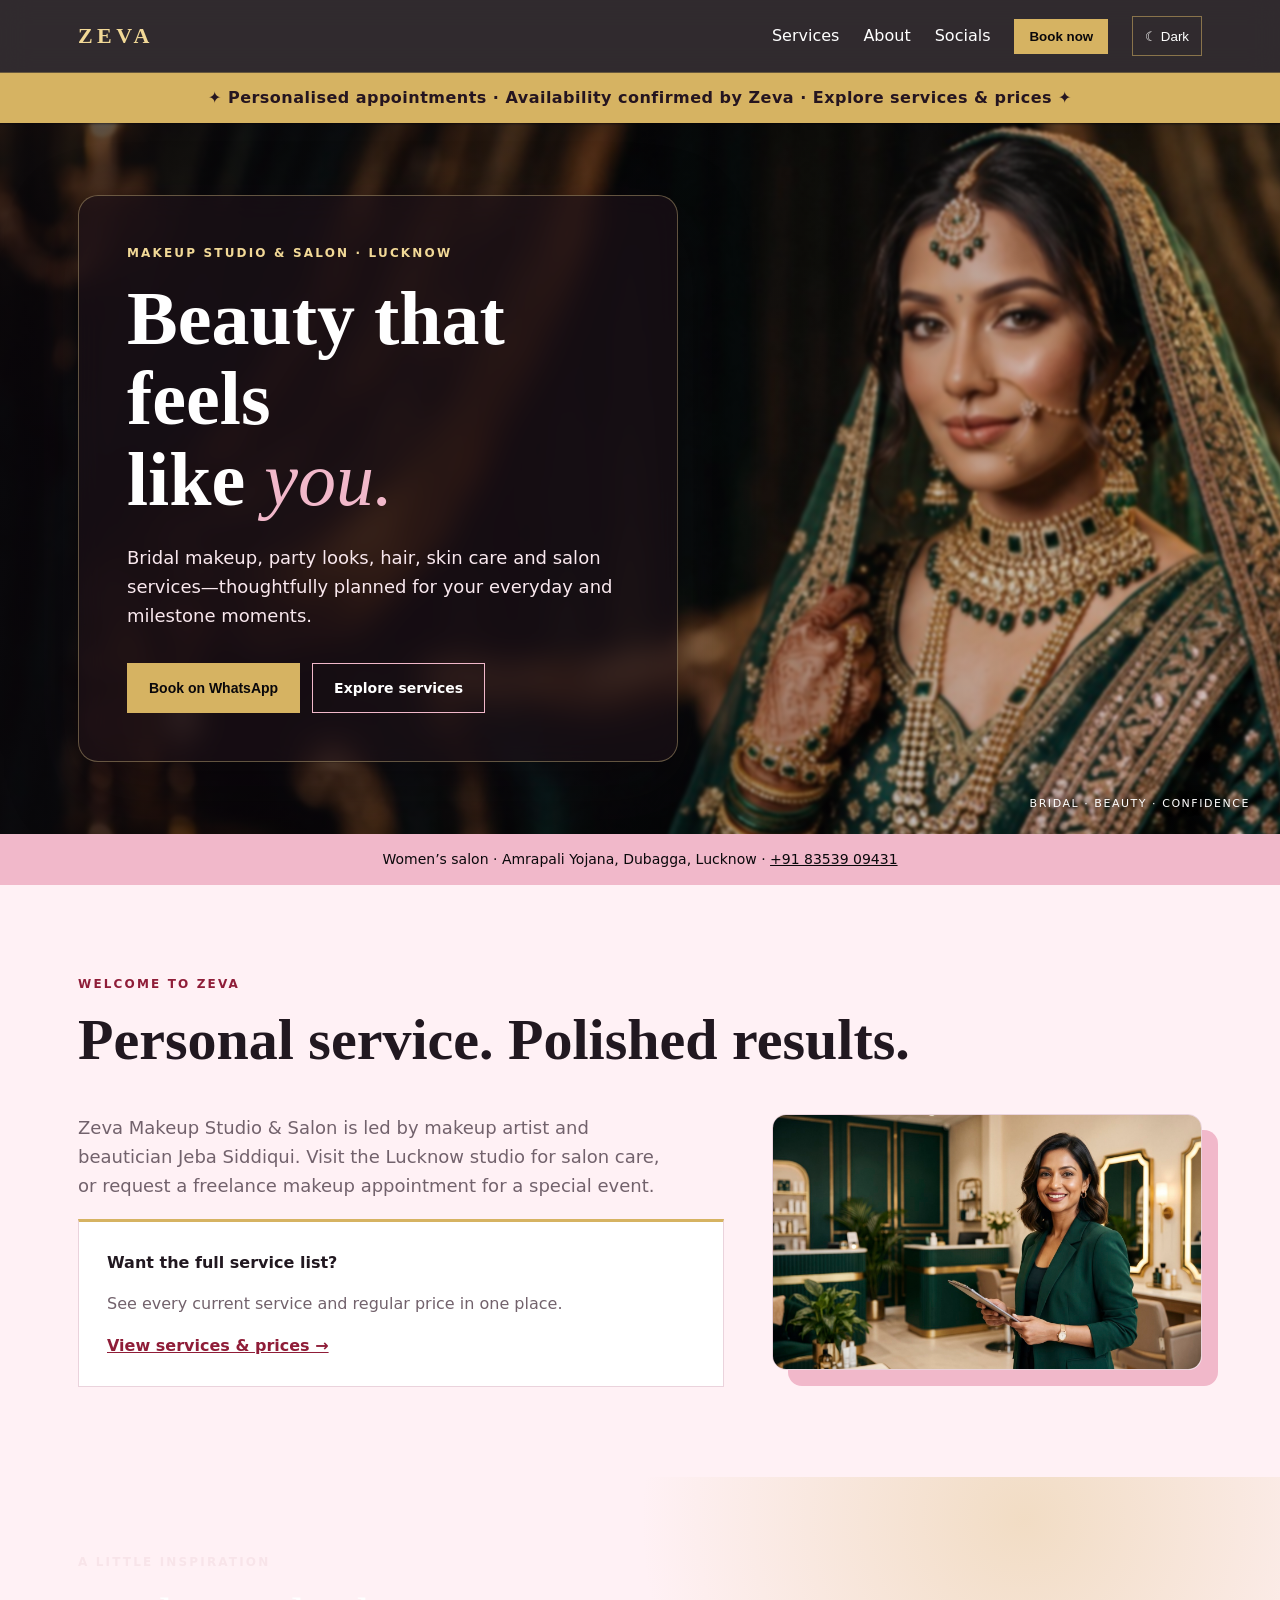
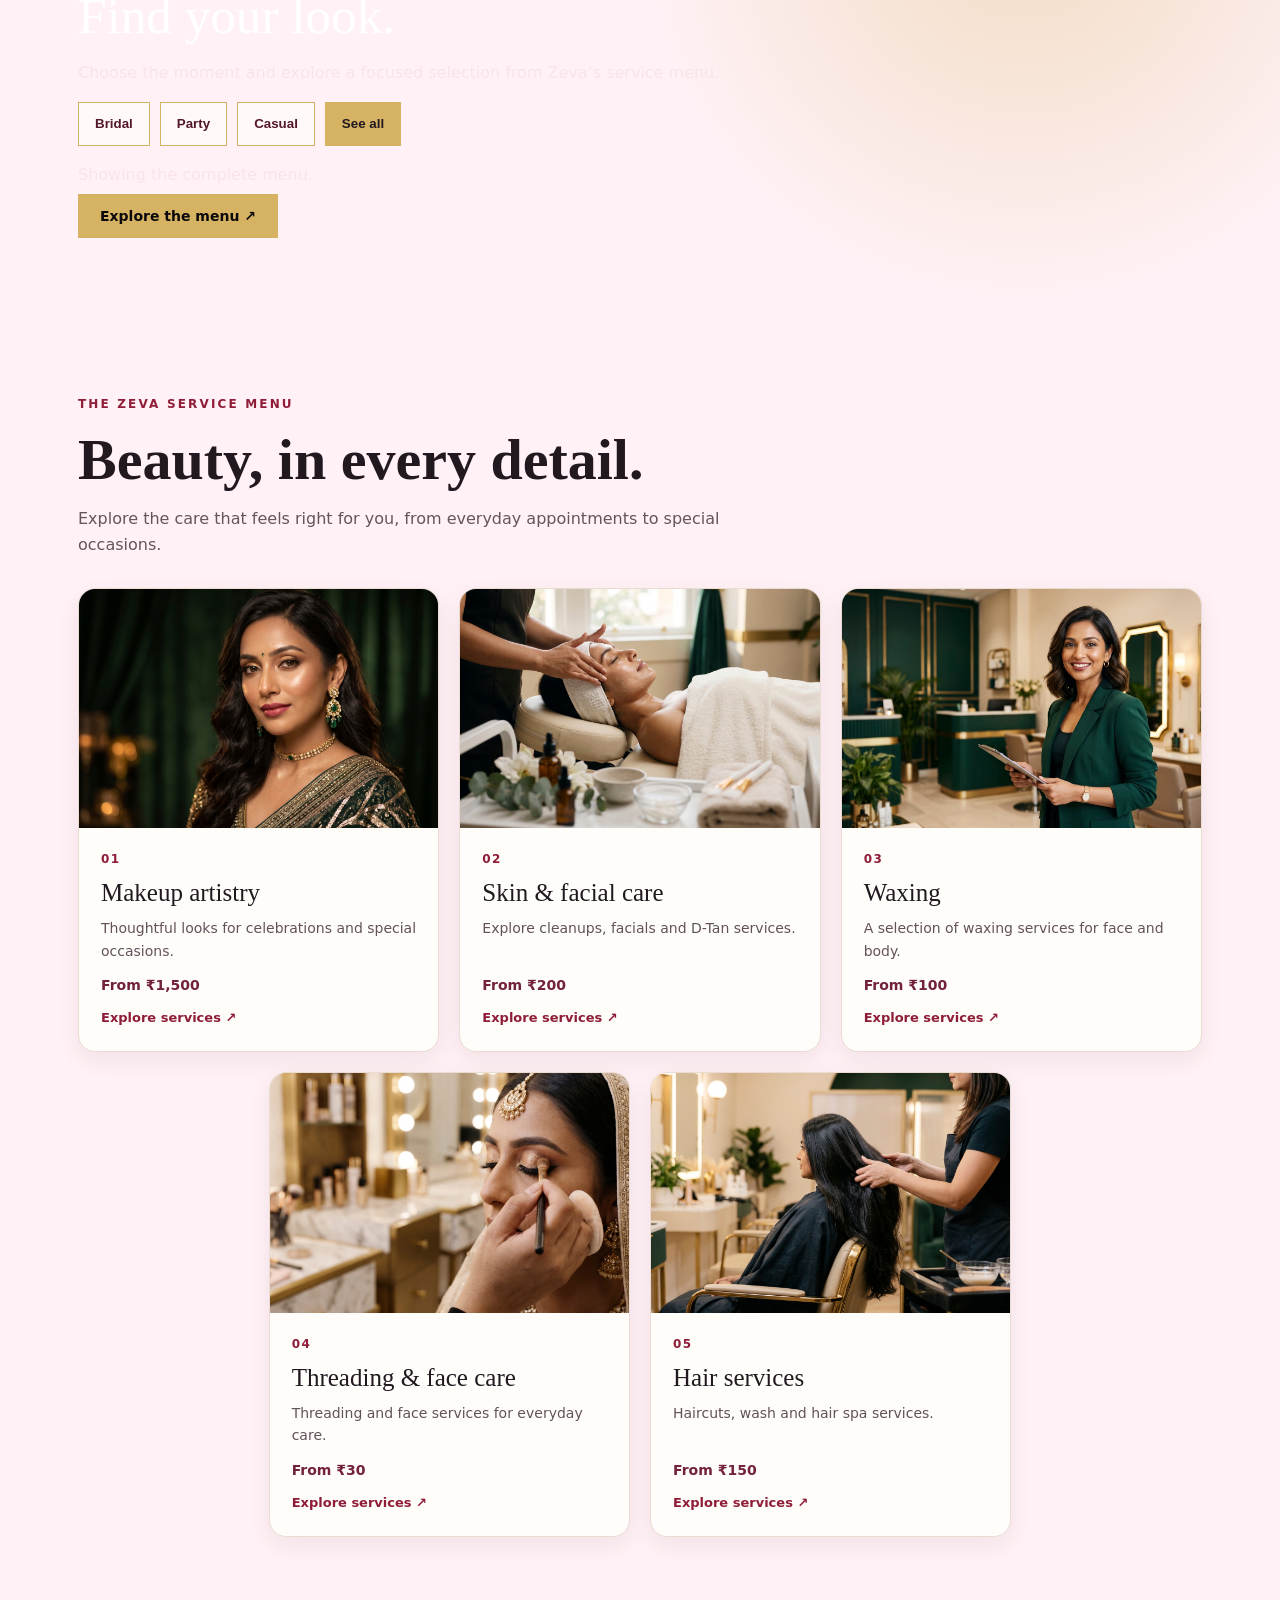
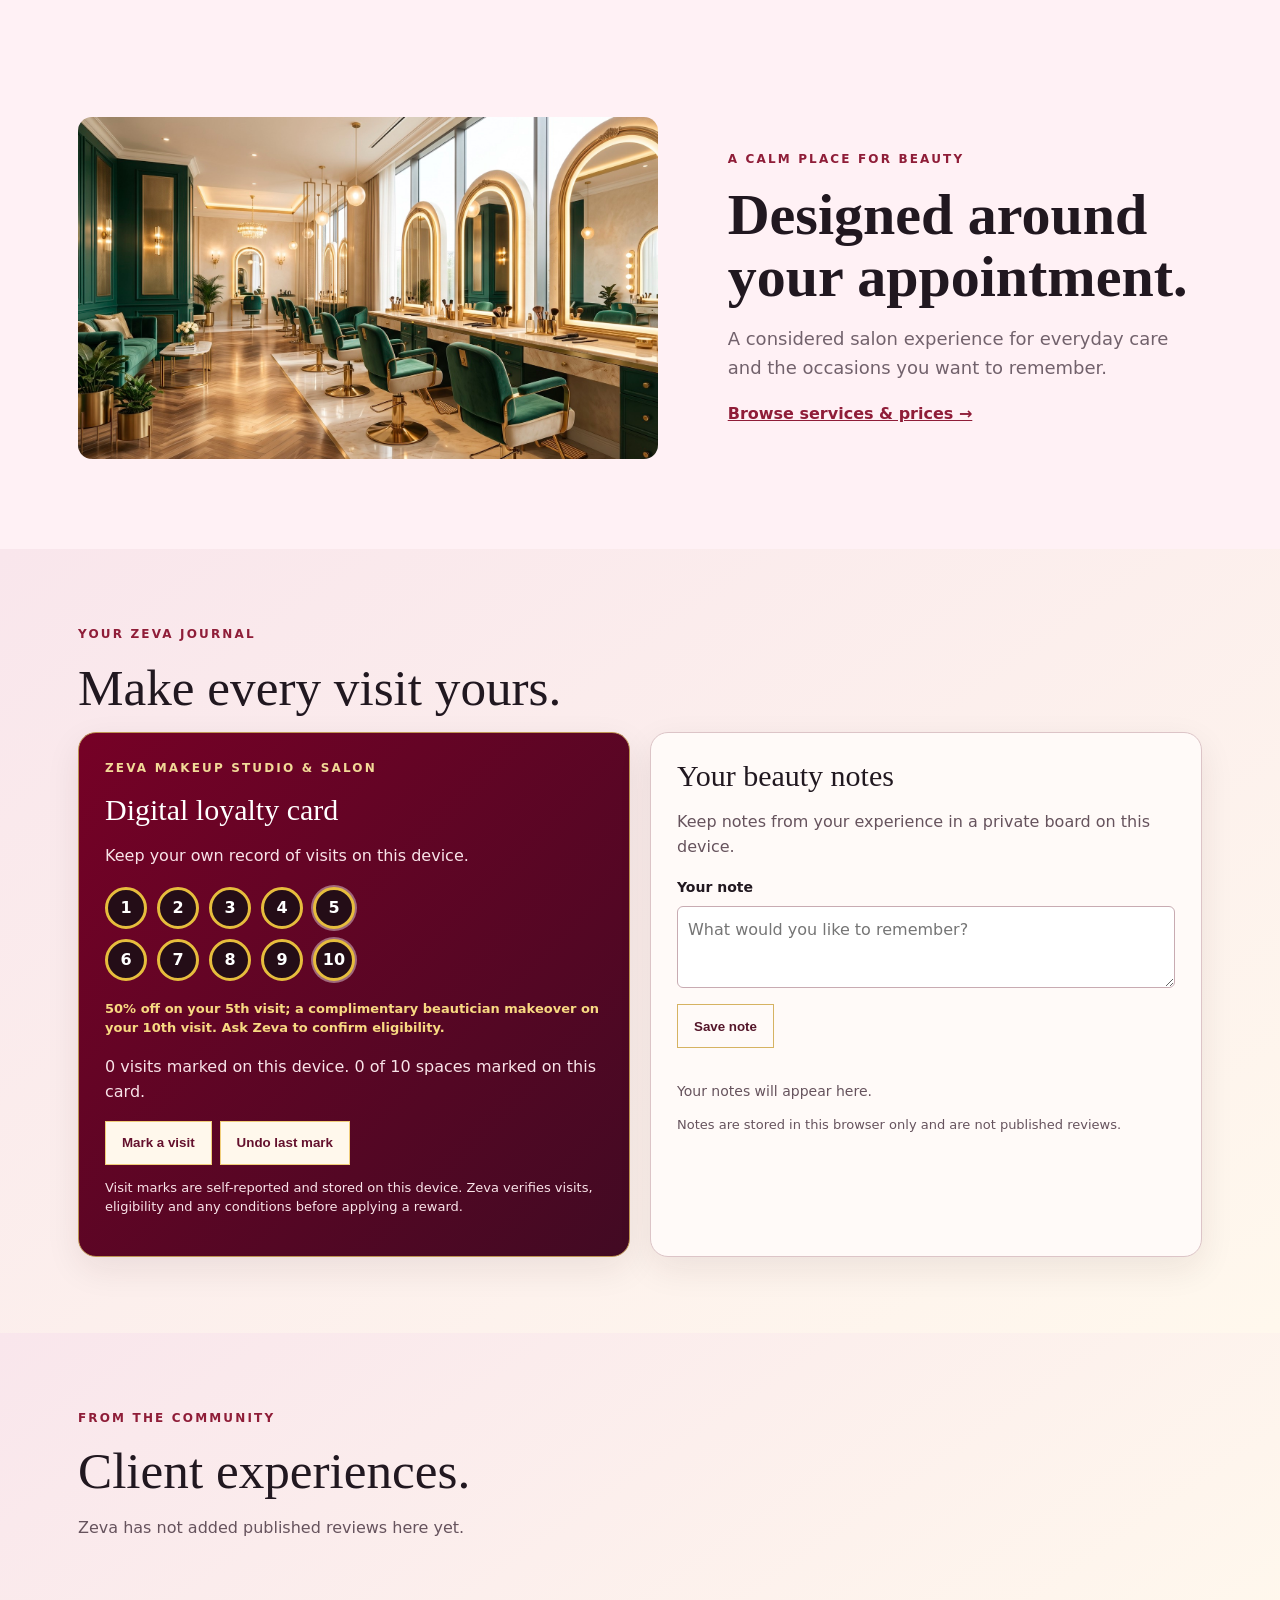
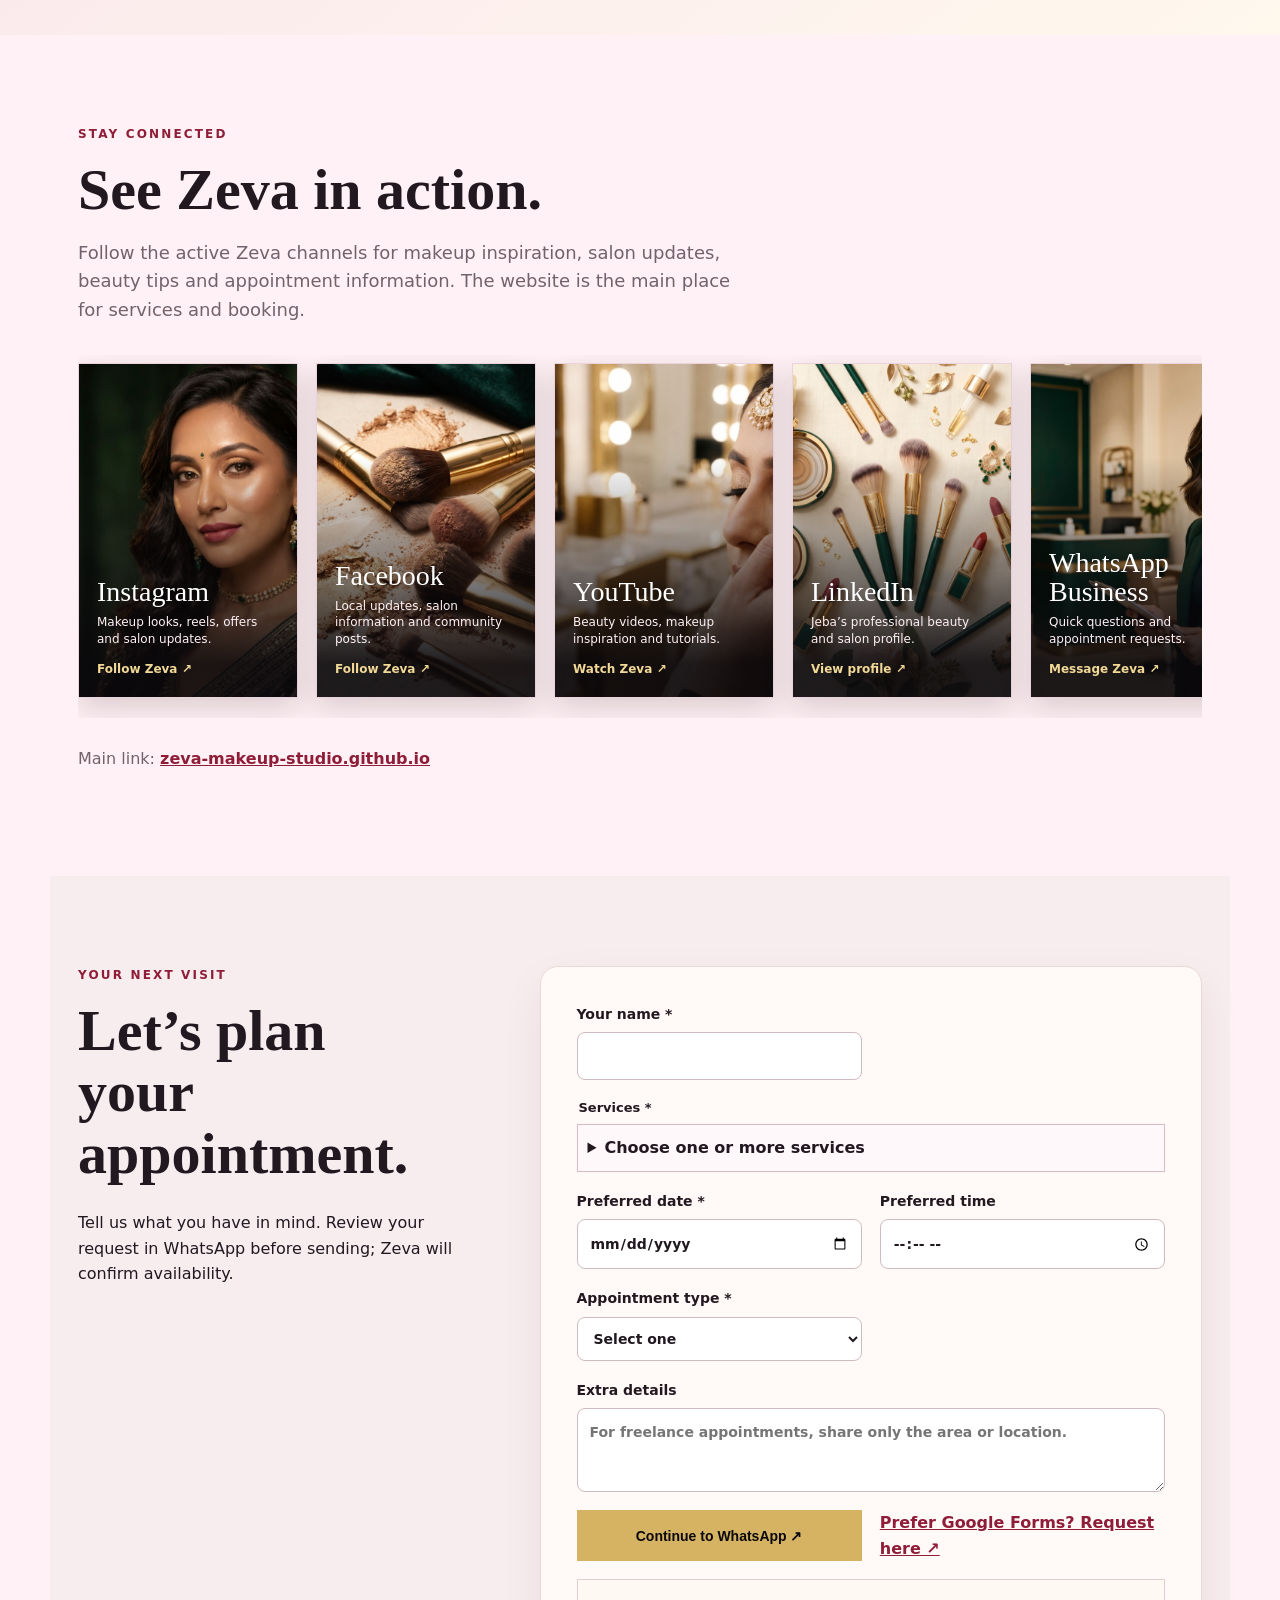
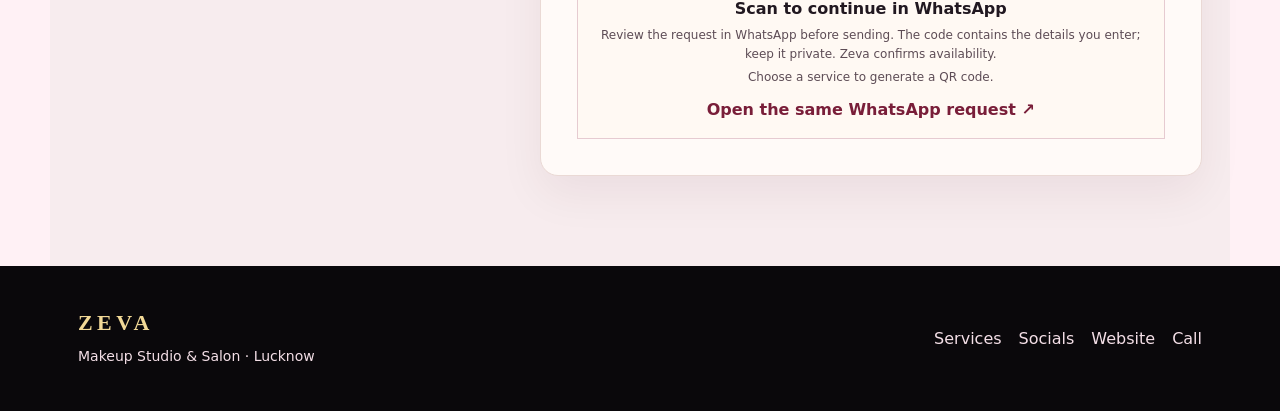
==== commit b7b595bd: "Refine services layout and add inline appointment form" ====
--- a/index.html
+++ b/index.html
@@ -18,7 +18,7 @@
   <meta property="og:image" content="https://zeva-makeup-studio.github.io/assets/images/hero/hero-bride.jpg">
   <meta name="twitter:card" content="summary_large_image">
   <script type="application/ld+json">{"@context": "https://schema.org", "@type": "BeautySalon", "name": "Zeva Makeup Studio & Salon", "url": "https://zeva-makeup-studio.github.io/", "telephone": "+91-83539-09431", "address": {"@type": "PostalAddress", "streetAddress": "Amrapali Yojana, Dubagga", "addressLocality": "Lucknow", "addressRegion": "Uttar Pradesh", "addressCountry": "IN"}, "sameAs": ["https://www.instagram.com/zeva_makeup_studio/", "https://www.facebook.com/profile.php?id=61577740792588", "https://www.youtube.com/@zeva-makeup-studio", "https://www.linkedin.com/in/jeba-siddiqui-956927223/"]}</script>
-<link rel="stylesheet" href="assets/css/interactive.css?v=3"><link rel="stylesheet" href="assets/css/polish.css?v=3">
+<link rel="stylesheet" href="assets/css/interactive.css?v=3"><link rel="stylesheet" href="assets/css/polish.css?v=4">
 </head>
 <body>
   <header class="site-header">
@@ -70,10 +70,10 @@
       <p class="site-link">Main link: <a href="https://zeva-makeup-studio.github.io/">zeva-makeup-studio.github.io</a></p>
     </section>
 
-    <section class="section booking-banner"><div><p class="eyebrow">Ready when you are</p><h2>Let’s plan your appointment.</h2><p>Open the quick form, then review the ready-to-send message in WhatsApp. Appointments are confirmed after availability is checked.</p></div><button class="button light" type="button" data-open-booking>Start booking</button></section>
+    <section class="inline-booking section" id="appointment"><div class="inline-booking-intro"><p class="eyebrow ink">Your next visit</p><h2>Let’s plan your appointment.</h2><p>Tell us what you have in mind. Review your request in WhatsApp before sending; Zeva will confirm availability.</p></div><form id="inline-booking-form" class="inline-booking-form"><label>Your name *<input name="name" autocomplete="name" required maxlength="100"></label><div class="inline-picker"></div><label>Preferred date *<input name="date" type="date" required></label><label>Preferred time <input name="time" type="time"></label><label>Appointment type *<select name="type" required><option value="">Select one</option><option>At the salon</option><option>Freelance / another location</option></select></label><label class="inline-details">Extra details <textarea name="details" maxlength="350" placeholder="For freelance appointments, share only the area or location."></textarea></label><button class="button" type="submit">Continue to WhatsApp ↗</button><a class="form-link" href="https://docs.google.com/forms/d/e/1FAIpQLSdlE_HU9J3QaApyy7PPLVn61SA3UjmPYv734FfahQmQXUkTKg/viewform" target="_blank" rel="noopener noreferrer">Prefer Google Forms? Request here ↗</a><noscript><p>Please use the Google Form link to request an appointment.</p></noscript></form></section>
   </main>
   <footer><div><a class="brand" href="/">ZEVA</a><p>Makeup Studio & Salon · Lucknow</p></div><div><a href="services.html">Services</a><a href="#socials">Socials</a><a href="https://zeva-makeup-studio.github.io/">Website</a><a href="tel:+918353909431">Call</a></div></footer>
   <dialog class="booking-modal" id="booking-modal" aria-labelledby="booking-title"><form method="dialog" class="modal-shell"><button class="close" type="button" value="cancel" aria-label="Close quick booking form">×</button><p class="eyebrow ink">Quick appointment request</p><h2 id="booking-title">Book on WhatsApp</h2><p class="small">Complete this short form and WhatsApp will open with your request. It does not confirm a booking.</p><div class="quick-form"><label>Your name *<input name="name" autocomplete="name" required maxlength="100"></label><label>Service *<input name="service" required maxlength="120" placeholder="e.g. HD Bridal Makeup"></label><label>Preferred date *<input name="date" type="date" required></label><label>Preferred time <input name="time" type="time"></label><label>Appointment type *<select name="type" required><option value="">Select one</option><option>At the salon</option><option>Freelance / another location</option></select></label><label>Extra details <textarea name="details" maxlength="350" placeholder="For freelance appointments, share only the area or location."></textarea></label><button class="button" type="submit">Continue to WhatsApp ↗</button><a class="form-link" href="https://docs.google.com/forms/d/e/1FAIpQLSdlE_HU9J3QaApyy7PPLVn61SA3UjmPYv734FfahQmQXUkTKg/viewform?usp=publish-editor" target="_blank" rel="noopener noreferrer">Prefer Google Forms? Request an appointment here ↗</a></div></form></dialog>
-  <script src="assets/js/qrcode.js"></script><script src="assets/js/site.js?v=2"></script><script src="assets/js/interactive.js?v=3"></script>
+  <script src="assets/js/qrcode.js"></script><script src="assets/js/site.js?v=2"></script><script src="assets/js/interactive.js?v=4"></script>
 </body>
 </html>
--- a/assets/css/polish.css
+++ b/assets/css/polish.css
@@ -25,3 +25,32 @@
 @media(max-width:900px){.menu-group{grid-template-columns:1fr;gap:18px}.menu-heading{max-width:650px}}
 @media(max-width:760px){.hero{min-height:760px;padding:320px 20px 42px;align-items:flex-end}.hero-copy{padding:28px 24px}.hero h1{font-size:clamp(45px,11vw,65px)}.hero-art{inset:0;margin:0;min-height:0}.hero-art img{object-position:70% center}.hero-art:after{background:linear-gradient(90deg,rgba(12,7,12,.68),rgba(12,7,12,.3))}.hero-art figcaption{right:18px;bottom:14px;font-size:9px}.about-layout,.studio-section{gap:28px}.about-image{max-width:none}.category-nav{top:72px}}
 @media(max-width:560px){.service-row{grid-template-columns:1fr;gap:10px}.service-row dd{grid-template-columns:minmax(60px,1fr) 74px 110px}.service-row strong{text-align:left}.menu-group{scroll-margin-top:150px}}
+
+/* Carry the homepage's photographic glass treatment through to services. */
+.services-hero{position:relative;isolation:isolate;overflow:hidden;background:#190e16}
+.services-hero .hero-inner{position:relative;display:flex;align-items:center;max-width:none;min-height:620px;margin:0;padding:72px max(28px,calc((100vw - 1124px)/2))}
+.services-hero .hero-inner>div{position:relative;z-index:2;width:min(600px,100%);padding:clamp(26px,4vw,48px);background:rgba(29,17,25,.67);border:1px solid rgba(242,217,151,.35);border-radius:20px;box-shadow:0 24px 70px #10081066;backdrop-filter:blur(14px);-webkit-backdrop-filter:blur(14px)}
+.services-hero .hero-inner h1{font-size:clamp(48px,6vw,76px)}
+.services-hero .hero-inner figure{position:absolute;inset:0;z-index:0;border:0;padding:0;overflow:hidden}
+.services-hero .hero-inner figure:after{content:"";position:absolute;inset:0;border:0;z-index:1;background:linear-gradient(90deg,rgba(12,7,12,.72),rgba(12,7,12,.23) 72%,rgba(12,7,12,.1))}
+.services-hero .hero-inner figure img{position:absolute;inset:0;width:100%;height:100%;object-fit:cover;object-position:center;filter:blur(1.4px);transform:scale(1.01)}
+.services-hero .hero-inner figcaption{right:30px;left:auto;bottom:22px}
+/* One selection control per price row; the receipt supplies the booking action. */
+.service-row dd{grid-template-columns:minmax(76px,auto) 126px;gap:12px}
+.service-row:has(.plan-add) .service-book{display:none}
+.service-row .plan-add{background:#fffaf8;border-color:#b99682;color:#741b34}
+.service-row .plan-add[aria-pressed=true]{background:#741b34;border-color:#741b34;color:#fff}
+[data-theme=dark] .service-row .plan-add:not([aria-pressed=true]){background:#49333e;color:#fff3f6;border-color:#cfb1a8}
+@media(max-width:760px){.services-hero .hero-inner{min-height:760px;padding:320px 20px 42px;align-items:flex-end}.services-hero .hero-inner>div{padding:28px 24px}.services-hero .hero-inner h1{font-size:clamp(45px,11vw,65px)}.services-hero .hero-inner figure img{object-position:70% center}.services-hero .hero-inner figure:after{background:linear-gradient(90deg,rgba(12,7,12,.68),rgba(12,7,12,.3))}.services-hero .hero-inner figcaption{right:18px;bottom:14px;font-size:9px}}
+@media(max-width:560px){.service-row dd{grid-template-columns:minmax(60px,1fr) 126px}.service-row .plan-add{justify-self:end}}
+
+/* The appointment form stays visible and shares the current selection. */
+.inline-booking{display:grid;grid-template-columns:minmax(0,.75fr) minmax(0,1.25fr);gap:clamp(28px,5vw,72px);align-items:start;background:#f7ecee}
+.inline-booking-intro h2{max-width:10ch}.inline-booking-intro p{max-width:42ch}
+.inline-booking-form{display:grid;grid-template-columns:repeat(2,minmax(0,1fr));gap:18px;background:#fffaf8;padding:clamp(22px,3vw,36px);border:1px solid #ead9d5;border-radius:18px;box-shadow:0 18px 45px #47152710;color:#211820}
+.inline-booking-form label{display:grid;gap:7px;font-size:14px;font-weight:700}.inline-booking-form input:not([type=checkbox]),.inline-booking-form select,.inline-booking-form textarea{width:100%;padding:12px;border:1px solid #cfbbc0;border-radius:8px;background:#fff;color:#211820;font:inherit}.inline-booking-form textarea{min-height:84px;resize:vertical}.inline-picker,.inline-details,.inline-booking-form .qr-panel{grid-column:1/-1}.inline-booking-form .form-link{align-self:center}.inline-booking-form .qr-panel{margin:0}
+[data-theme=dark] .inline-booking{background:#2f2029}[data-theme=dark] .inline-booking-intro{color:#fff3f6}
+@media(max-width:760px){.inline-booking{grid-template-columns:1fr}.inline-booking-form{grid-template-columns:1fr}.inline-picker,.inline-details,.inline-booking-form .qr-panel{grid-column:auto}}
+
+.receipt.receipt-away{display:none}
+@media(max-width:760px){body:has(.receipt:not([hidden]):not(.receipt-away)) .mobile-booking{display:none}body:has(.receipt:not([hidden]):not(.receipt-away)) .receipt{bottom:12px}}
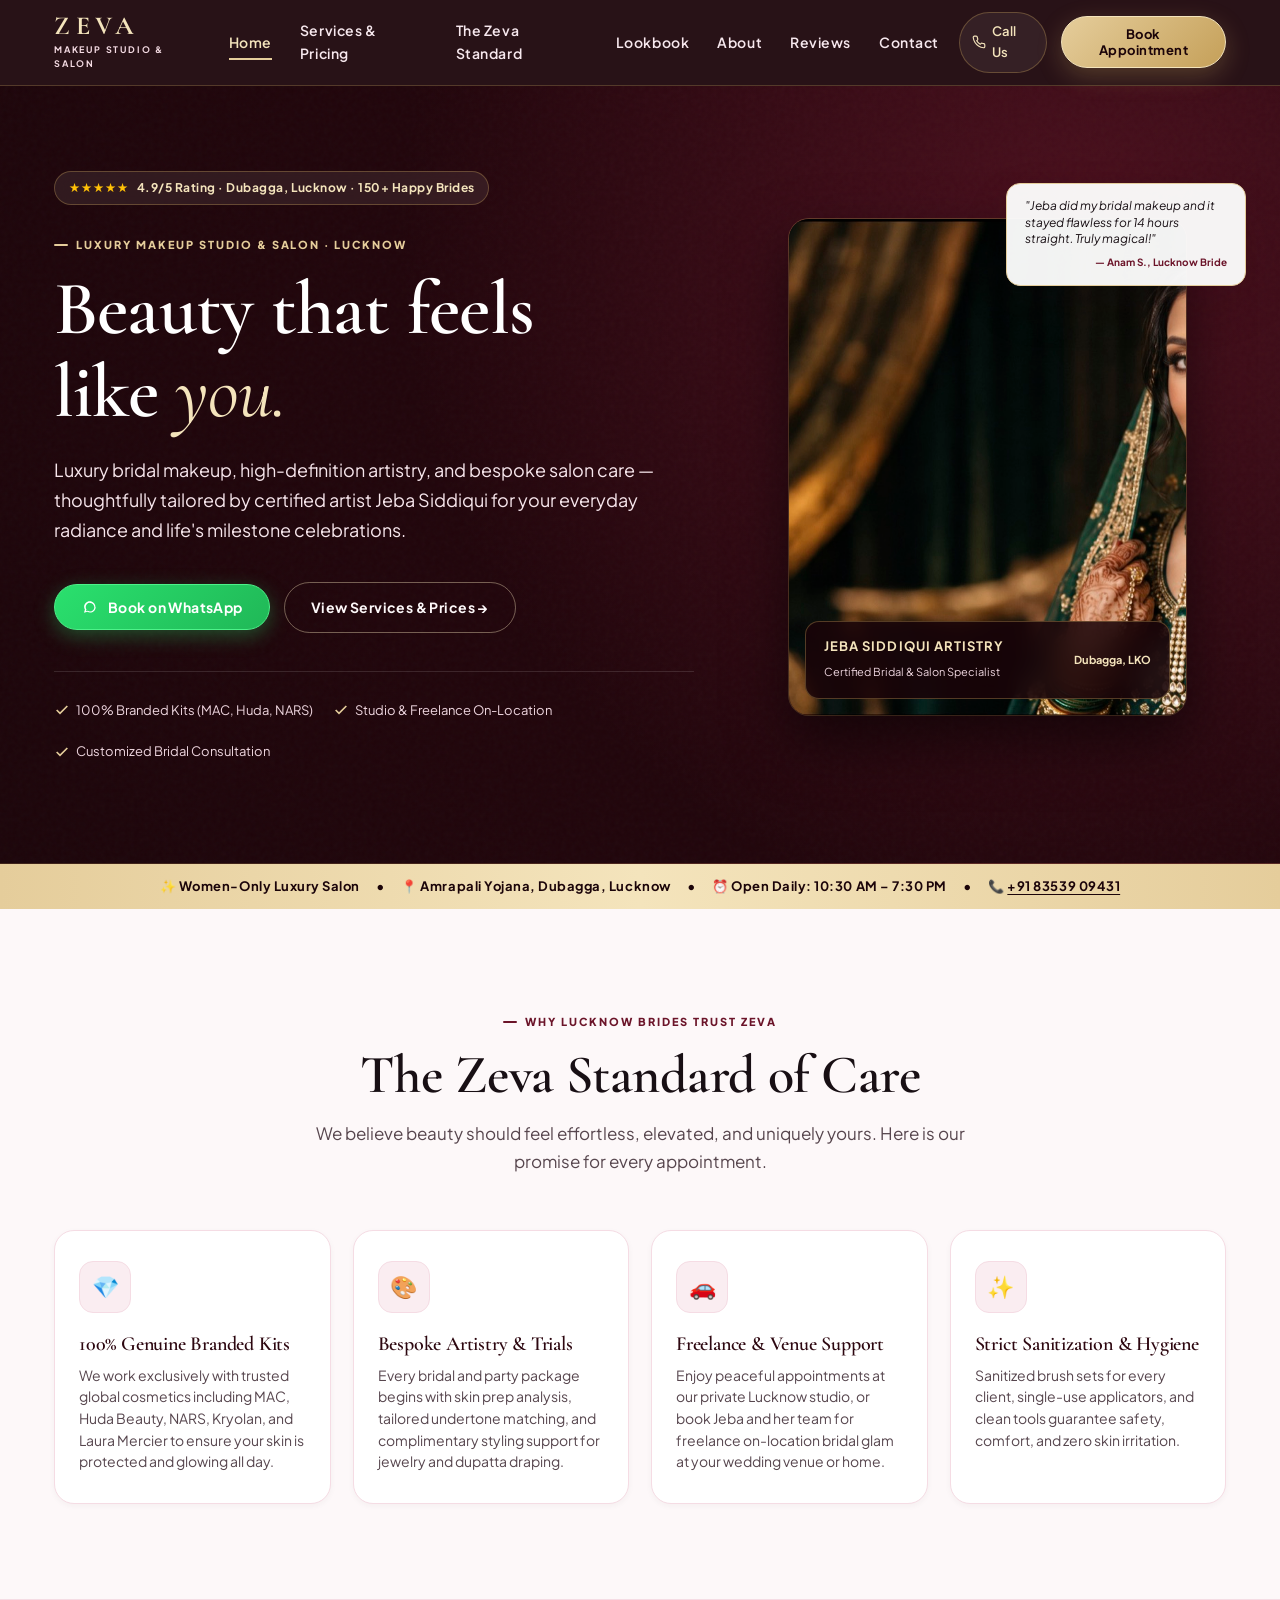
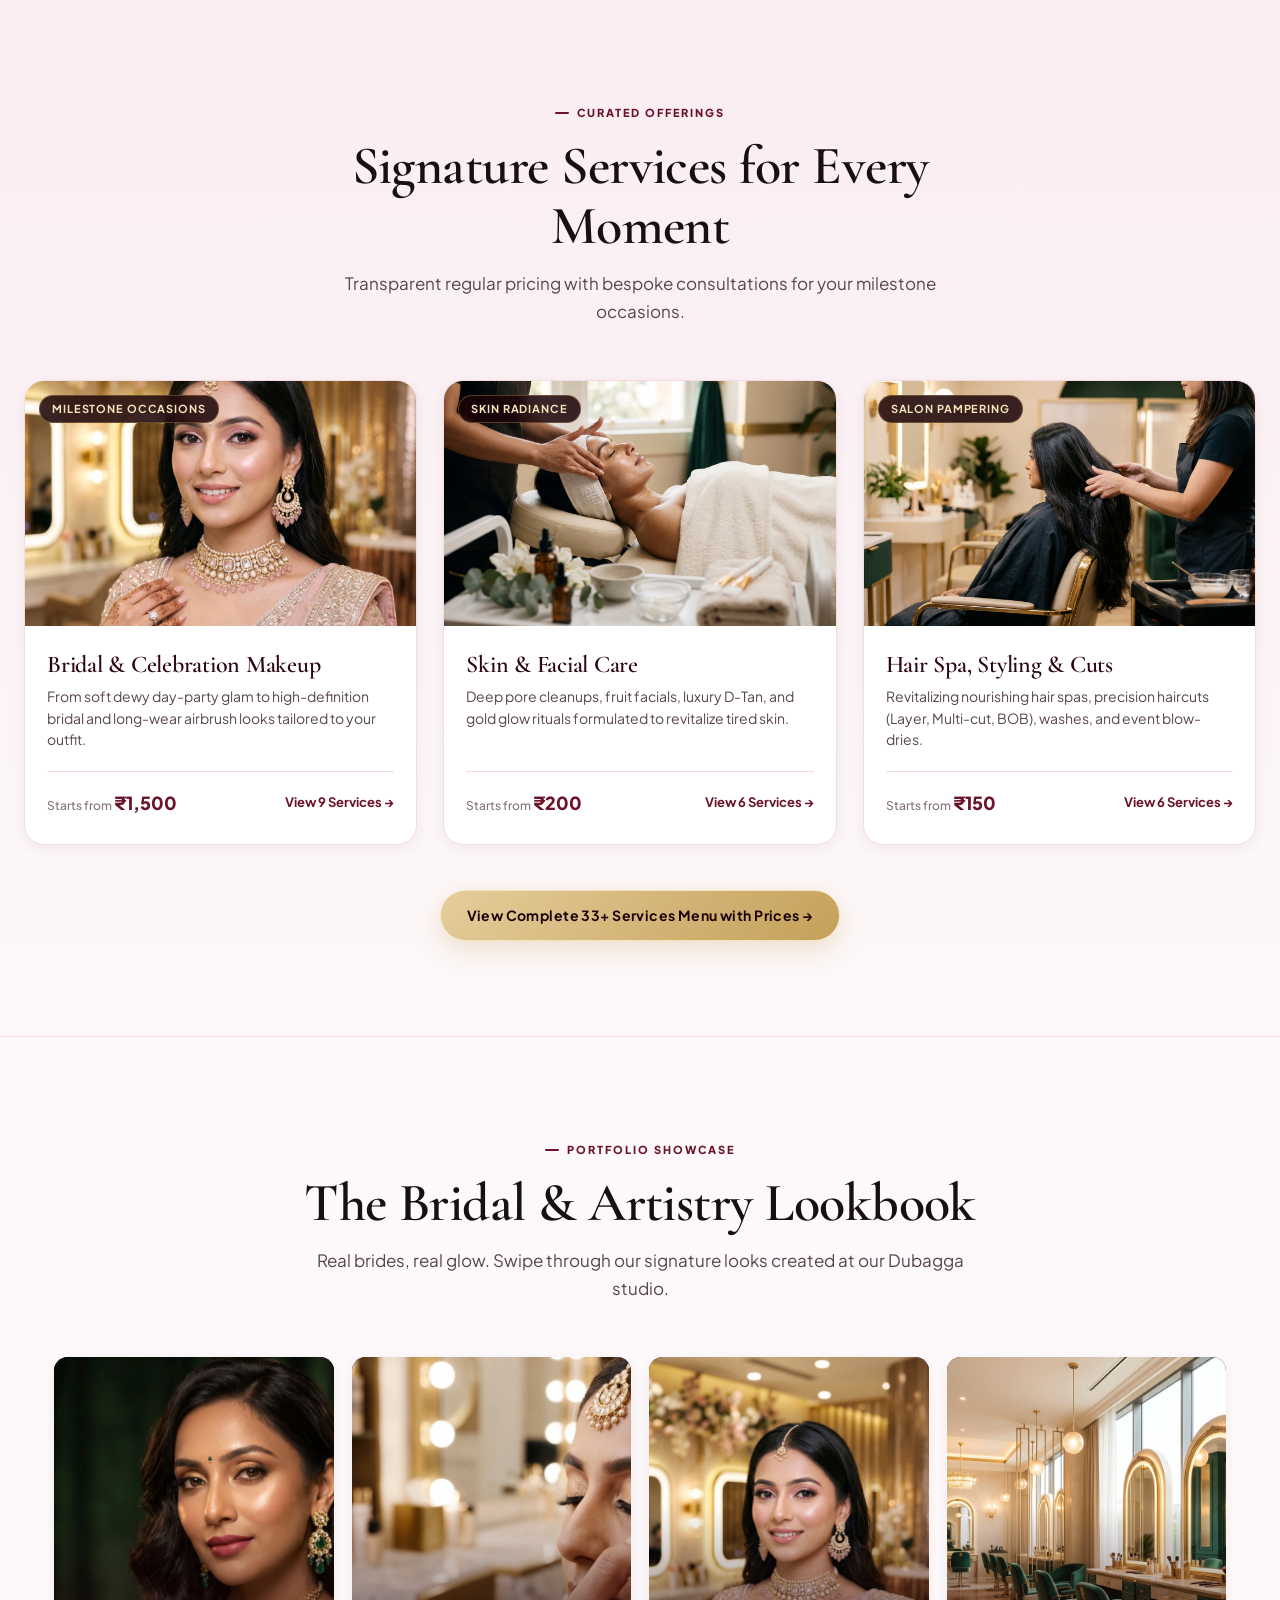
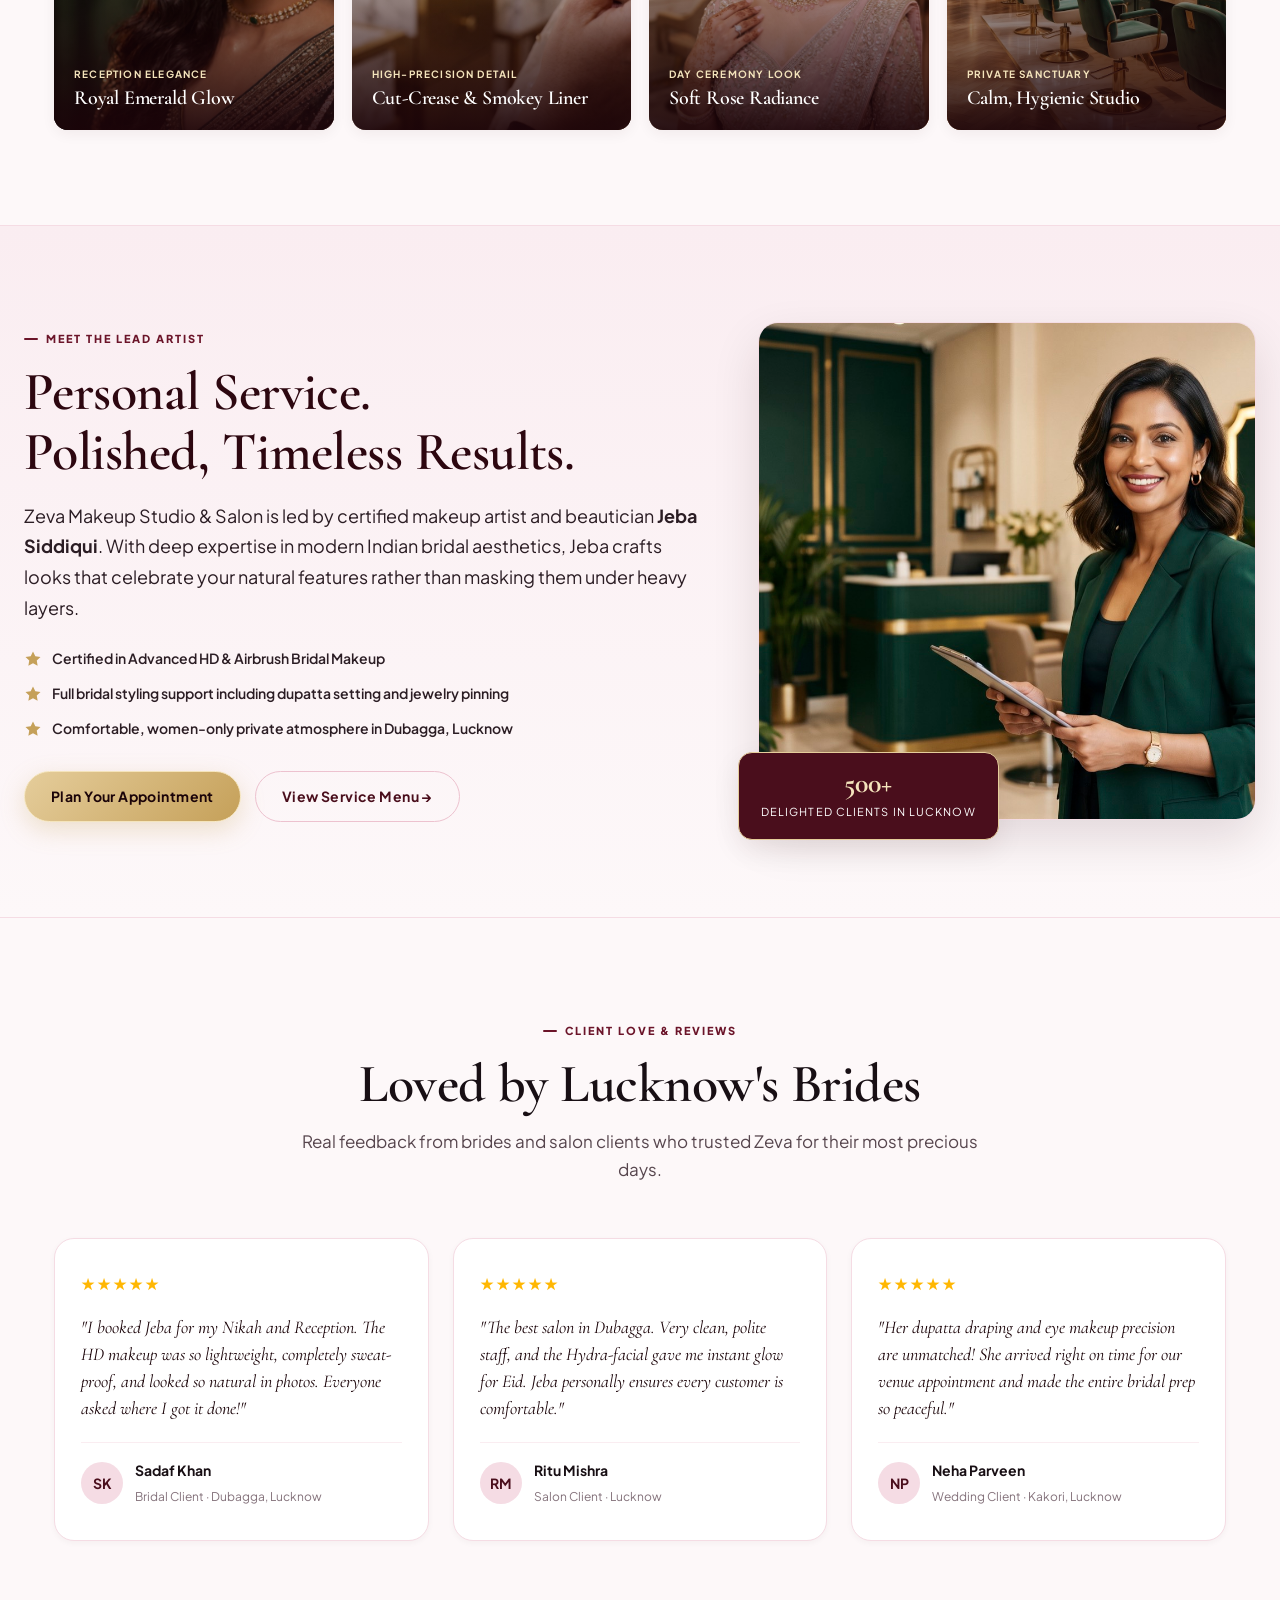
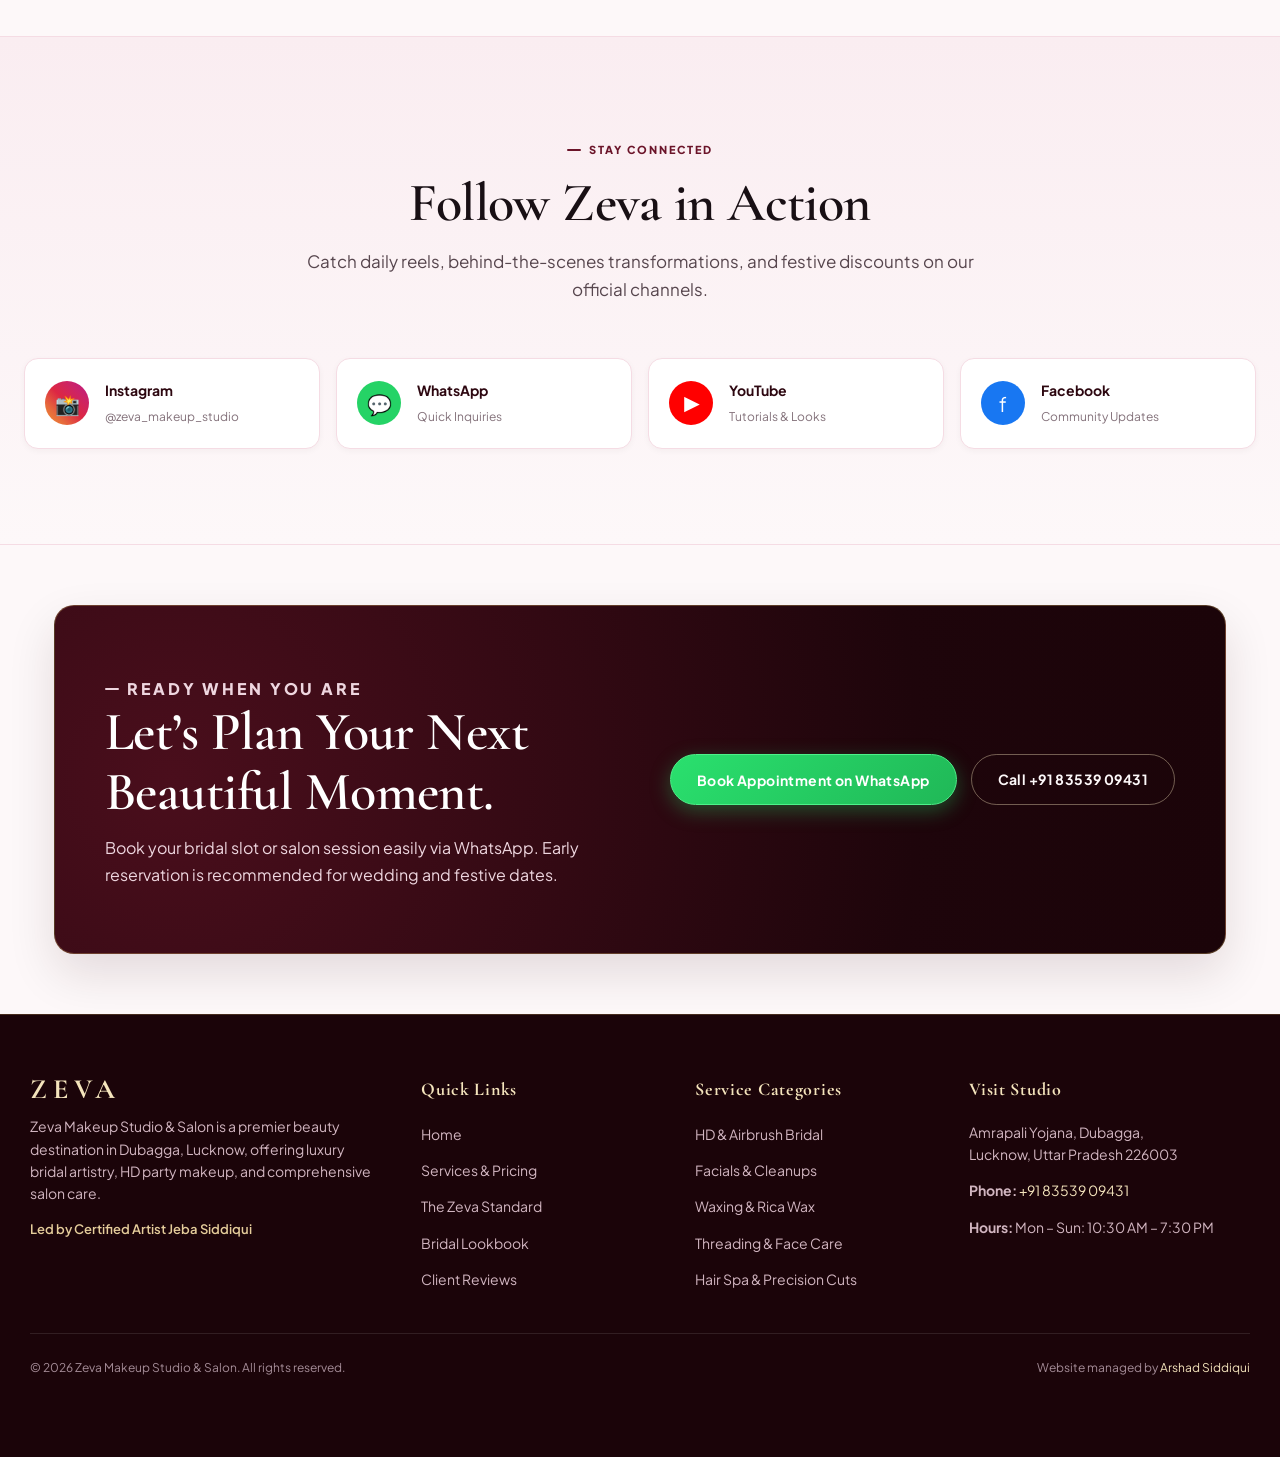
==== commit 70301018: "feat: luxury UI/UX overhaul of homepage and services menu" ====
--- a/index.html
+++ b/index.html
@@ -2,78 +2,608 @@
 <html lang="en">
 <head>
   <meta charset="utf-8">
-  <meta name="viewport" content="width=device-width,initial-scale=1">
-  <meta name="description" content="Bridal and party makeup, hair and skin services at Zeva Makeup Studio & Salon in Dubagga, Lucknow. Request an appointment.">
-  <title>Zeva Makeup Studio &amp; Salon | Dubagga, Lucknow</title>
+  <meta name="viewport" content="width=device-width, initial-scale=1">
+  <meta name="description" content="Luxury bridal makeup, HD party looks, skin treatments and salon services at Zeva Makeup Studio & Salon in Dubagga, Lucknow. Led by Jeba Siddiqui. Book appointment.">
+  <title>Zeva Makeup Studio &amp; Salon | Luxury Bridal &amp; Beauty in Dubagga, Lucknow</title>
+  
+  <link rel="preconnect" href="https://fonts.googleapis.com">
+  <link rel="preconnect" href="https://fonts.gstatic.com" crossorigin>
+  <link href="https://fonts.googleapis.com/css2?family=Cormorant+Garamond:ital,wght@0,500;0,600;0,700;1,400;1,600&family=Plus+Jakarta+Sans:wght@400;500;600;700;800&display=swap" rel="stylesheet">
+  
   <link rel="preload" as="image" href="assets/images/hero/hero-bride.jpg">
   <link rel="stylesheet" href="assets/css/styles.css">
   <link rel="stylesheet" href="assets/css/media.css">
-  <link rel="stylesheet" href="assets/css/home.css"><link rel="stylesheet" href="assets/css/category-cards.css">
-<link rel="canonical" href="https://zeva-makeup-studio.github.io/">
+  <link rel="canonical" href="https://zeva-makeup-studio.github.io/">
   <link rel="icon" href="/favicon.svg" type="image/svg+xml">
+  
+  <!-- Open Graph / Facebook -->
   <meta property="og:type" content="website">
-  <meta property="og:title" content="Zeva Makeup Studio &amp; Salon | Dubagga, Lucknow">
-  <meta property="og:description" content="Bridal and party makeup, hair and skin services at Zeva Makeup Studio & Salon in Dubagga, Lucknow. Request an appointment.">
+  <meta property="og:title" content="Zeva Makeup Studio &amp; Salon | Luxury Bridal &amp; Beauty in Dubagga, Lucknow">
+  <meta property="og:description" content="Luxury bridal makeup, HD party looks, skin treatments and salon care in Dubagga, Lucknow. Certified artist Jeba Siddiqui. Book on WhatsApp.">
   <meta property="og:url" content="https://zeva-makeup-studio.github.io/">
   <meta property="og:image" content="https://zeva-makeup-studio.github.io/assets/images/hero/hero-bride.jpg">
+  
+  <!-- Twitter -->
   <meta name="twitter:card" content="summary_large_image">
-  <script type="application/ld+json">{"@context": "https://schema.org", "@type": "BeautySalon", "name": "Zeva Makeup Studio & Salon", "url": "https://zeva-makeup-studio.github.io/", "telephone": "+91-83539-09431", "address": {"@type": "PostalAddress", "streetAddress": "Amrapali Yojana, Dubagga", "addressLocality": "Lucknow", "addressRegion": "Uttar Pradesh", "addressCountry": "IN"}, "sameAs": ["https://www.instagram.com/zeva_makeup_studio/", "https://www.facebook.com/profile.php?id=61577740792588", "https://www.youtube.com/@zeva-makeup-studio", "https://www.linkedin.com/in/jeba-siddiqui-956927223/"]}</script>
-<link rel="stylesheet" href="assets/css/interactive.css?v=3"><link rel="stylesheet" href="assets/css/polish.css?v=4">
+  <meta name="twitter:title" content="Zeva Makeup Studio &amp; Salon | Dubagga, Lucknow">
+  <meta name="twitter:description" content="Luxury bridal and party makeup, hair and skin care at Zeva Makeup Studio in Dubagga, Lucknow.">
+  <meta name="twitter:image" content="https://zeva-makeup-studio.github.io/assets/images/hero/hero-bride.jpg">
+  
+  <!-- Schema.org Rich Snippet -->
+  <script type="application/ld+json">
+  {
+    "@context": "https://schema.org",
+    "@type": "BeautySalon",
+    "name": "Zeva Makeup Studio & Salon",
+    "image": "https://zeva-makeup-studio.github.io/assets/images/hero/hero-bride.jpg",
+    "url": "https://zeva-makeup-studio.github.io/",
+    "telephone": "+91-83539-09431",
+    "priceRange": "₹30 - ₹15,000",
+    "address": {
+      "@type": "PostalAddress",
+      "streetAddress": "Amrapali Yojana, Dubagga",
+      "addressLocality": "Lucknow",
+      "addressRegion": "Uttar Pradesh",
+      "postalCode": "226003",
+      "addressCountry": "IN"
+    },
+    "geo": {
+      "@type": "GeoCoordinates",
+      "latitude": "26.868",
+      "longitude": "80.865"
+    },
+    "openingHoursSpecification": {
+      "@type": "OpeningHoursSpecification",
+      "dayOfWeek": ["Monday", "Tuesday", "Wednesday", "Thursday", "Friday", "Saturday", "Sunday"],
+      "opens": "10:30",
+      "closes": "19:30"
+    },
+    "sameAs": [
+      "https://www.instagram.com/zeva_makeup_studio/",
+      "https://www.facebook.com/profile.php?id=61577740792588",
+      "https://www.youtube.com/@zeva-makeup-studio",
+      "https://www.linkedin.com/in/jeba-siddiqui-956927223/"
+    ]
+  }
+  </script>
 </head>
 <body>
+
+  <!-- Site Navigation -->
   <header class="site-header">
     <nav class="nav" aria-label="Main navigation">
-      <a class="brand" href="/" aria-label="Zeva Makeup Studio home">ZEVA</a>
-      <div class="nav-links"><a href="services.html">Services</a><a href="#about">About</a><a href="#socials">Socials</a><button class="nav-book" type="button" data-open-booking>Book now</button></div>
+      <div class="brand-wrapper">
+        <a class="brand" href="/" aria-label="Zeva Makeup Studio Home">ZEVA</a>
+        <span class="brand-tagline">Makeup Studio &amp; Salon</span>
+      </div>
+
+      <div class="nav-links">
+        <a href="/" class="active">Home</a>
+        <a href="services.html">Services &amp; Pricing</a>
+        <a href="#standards">The Zeva Standard</a>
+        <a href="#lookbook">Lookbook</a>
+        <a href="#about">About</a>
+        <a href="#testimonials">Reviews</a>
+        <a href="#contact">Contact</a>
+      </div>
+
+      <div class="nav-actions">
+        <a class="nav-phone" href="tel:+918353909431" title="Call Zeva">
+          <svg width="14" height="14" viewBox="0 0 24 24" fill="none" stroke="currentColor" stroke-width="2" stroke-linecap="round" stroke-linejoin="round"><path d="M22 16.92v3a2 2 0 0 1-2.18 2 19.79 19.79 0 0 1-8.63-3.07 19.5 19.5 0 0 1-6-6 19.79 19.79 0 0 1-3.07-8.67A2 2 0 0 1 4.11 2h3a2 2 0 0 1 2 1.72 12.84 12.84 0 0 0 .7 2.81 2 2 0 0 1-.45 2.11L8.09 9.91a16 16 0 0 0 6 6l1.27-1.27a2 2 0 0 1 2.11-.45 12.84 12.84 0 0 0 2.81.7A2 2 0 0 1 22 16.92z"></path></svg>
+          <span>Call Us</span>
+        </a>
+        <button class="nav-book" type="button" data-open-booking>
+          <span>Book Appointment</span>
+        </button>
+        <button class="nav-toggle" type="button" aria-label="Toggle navigation menu" aria-expanded="false">&#9776;</button>
+      </div>
     </nav>
   </header>
+
   <main>
+    <!-- Hero Section -->
     <section class="hero">
-      <div class="hero-copy">
-        <p class="eyebrow">Makeup studio & salon · Lucknow</p>
-        <h1>Beauty that feels<br>like <em>you.</em></h1>
-        <p class="lead">Bridal makeup, party looks, hair, skin care and salon services—thoughtfully planned for your everyday and milestone moments.</p>
-        <div class="actions"><button class="button" type="button" data-open-booking>Book on WhatsApp</button><a class="button button-quiet" href="services.html">Explore services</a></div>
-      </div>
-      <figure class="hero-art"><img src="assets/images/hero/hero-bride.jpg" alt="Bridal makeup inspiration in a green outfit" width="1600" height="724" fetchpriority="high"><figcaption>BRIDAL · BEAUTY · CONFIDENCE</figcaption></figure>
+      <div class="hero-container">
+        <div class="hero-copy">
+          <div class="hero-rating-pill">
+            <span class="stars">★★★★★</span>
+            <span>4.9/5 Rating · Dubagga, Lucknow · 150+ Happy Brides</span>
+          </div>
+          <p class="eyebrow">Luxury Makeup Studio &amp; Salon · Lucknow</p>
+          <h1>Beauty that feels<br>like <em>you.</em></h1>
+          <p class="lead">Luxury bridal makeup, high-definition artistry, and bespoke salon care — thoughtfully tailored by certified artist Jeba Siddiqui for your everyday radiance and life's milestone celebrations.</p>
+          
+          <div class="hero-actions">
+            <button class="button button-whatsapp" type="button" data-open-booking>
+              <svg width="18" height="18" viewBox="0 0 24 24" fill="currentColor"><path d="M12.031 6.172c-3.181 0-5.767 2.586-5.768 5.766-.001 1.298.38 2.27 1.019 3.287l-.711 2.598 2.669-.699c.969.586 1.761.948 2.791.948 3.181 0 5.767-2.586 5.768-5.766.001-3.18-2.585-5.767-5.768-5.767zm7.524 5.766c-.002 4.153-3.376 7.527-7.525 7.527-1.309 0-2.408-.344-3.473-.974l-4.557 1.196 1.221-4.444c-.694-1.121-1.066-2.327-1.068-3.305.002-4.153 3.377-7.527 7.526-7.527 4.15 0 7.524 3.374 7.526 7.527z"/></svg>
+              <span>Book on WhatsApp</span>
+            </button>
+            <a class="button button-outline" href="services.html">
+              <span>View Services &amp; Prices &rarr;</span>
+            </a>
+          </div>
+
+          <div class="hero-trust-strip">
+            <div class="hero-trust-item">
+              <svg width="16" height="16" viewBox="0 0 24 24" fill="none" stroke="currentColor" stroke-width="2.5"><polyline points="20 6 9 17 4 12"></polyline></svg>
+              <span>100% Branded Kits (MAC, Huda, NARS)</span>
+            </div>
+            <div class="hero-trust-item">
+              <svg width="16" height="16" viewBox="0 0 24 24" fill="none" stroke="currentColor" stroke-width="2.5"><polyline points="20 6 9 17 4 12"></polyline></svg>
+              <span>Studio &amp; Freelance On-Location</span>
+            </div>
+            <div class="hero-trust-item">
+              <svg width="16" height="16" viewBox="0 0 24 24" fill="none" stroke="currentColor" stroke-width="2.5"><polyline points="20 6 9 17 4 12"></polyline></svg>
+              <span>Customized Bridal Consultation</span>
+            </div>
+          </div>
+        </div>
+
+        <div class="hero-art-wrapper">
+          <div class="hero-floating-card">
+            <p>"Jeba did my bridal makeup and it stayed flawless for 14 hours straight. Truly magical!"</p>
+            <cite>— Anam S., Lucknow Bride</cite>
+          </div>
+          <figure class="hero-frame">
+            <img src="assets/images/hero/hero-bride.jpg" alt="Luxury bridal makeup inspiration by Zeva Makeup Studio" width="600" height="750" fetchpriority="high">
+            <div class="hero-frame-badge">
+              <div>
+                <strong>Jeba Siddiqui Artistry</strong>
+                <span>Certified Bridal &amp; Salon Specialist</span>
+              </div>
+              <span style="color:var(--gold-300); font-weight:700;">Dubagga, LKO</span>
+            </div>
+          </figure>
+        </div>
+      </div>
     </section>
-    <div class="location-strip">Women’s salon · Amrapali Yojana, Dubagga, Lucknow · <a href="tel:+918353909431">+91 83539 09431</a></div>
-
-    <section class="section" id="about">
-      <p class="eyebrow ink">Welcome to Zeva</p>
-      <h2>Personal service. Polished results.</h2>
-      <div class="two-column about-layout">
-        <div><p class="lead dark">Zeva Makeup Studio & Salon is led by makeup artist and beautician Jeba Siddiqui. Visit the Lucknow studio for salon care, or request a freelance makeup appointment for a special event.</p><div class="callout"><strong>Want the full service list?</strong><p>See every current service and regular price in one place.</p><a href="services.html">View services & prices →</a></div></div>
-        <img class="about-image" src="assets/images/studio/studio-welcome.jpg" alt="Welcoming salon studio setting" loading="lazy" width="1500" height="890">
+
+    <!-- Location & Quick Action Strip -->
+    <div class="location-strip">
+      <span>✨ Women-Only Luxury Salon</span>
+      <span>•</span>
+      <span>📍 Amrapali Yojana, Dubagga, Lucknow</span>
+      <span>•</span>
+      <span>⏰ Open Daily: 10:30 AM &ndash; 7:30 PM</span>
+      <span>•</span>
+      <span>📞 <a href="tel:+918353909431">+91 83539 09431</a></span>
+    </div>
+
+    <!-- The Zeva Standard (Trust Pillars) -->
+    <section class="section" id="standards">
+      <div class="section-header">
+        <p class="eyebrow ink">Why Lucknow Brides Trust Zeva</p>
+        <h2>The Zeva Standard of Care</h2>
+        <p class="section-subtitle">We believe beauty should feel effortless, elevated, and uniquely yours. Here is our promise for every appointment.</p>
+      </div>
+
+      <div class="pillars-grid">
+        <div class="pillar-card">
+          <div class="pillar-icon-box">💎</div>
+          <h3>100% Genuine Branded Kits</h3>
+          <p>We work exclusively with trusted global cosmetics including MAC, Huda Beauty, NARS, Kryolan, and Laura Mercier to ensure your skin is protected and glowing all day.</p>
+        </div>
+
+        <div class="pillar-card">
+          <div class="pillar-icon-box">🎨</div>
+          <h3>Bespoke Artistry &amp; Trials</h3>
+          <p>Every bridal and party package begins with skin prep analysis, tailored undertone matching, and complimentary styling support for jewelry and dupatta draping.</p>
+        </div>
+
+        <div class="pillar-card">
+          <div class="pillar-icon-box">🚗</div>
+          <h3>Freelance &amp; Venue Support</h3>
+          <p>Enjoy peaceful appointments at our private Lucknow studio, or book Jeba and her team for freelance on-location bridal glam at your wedding venue or home.</p>
+        </div>
+
+        <div class="pillar-card">
+          <div class="pillar-icon-box">✨</div>
+          <h3>Strict Sanitization &amp; Hygiene</h3>
+          <p>Sanitized brush sets for every client, single-use applicators, and clean tools guarantee safety, comfort, and zero skin irritation.</p>
+        </div>
       </div>
     </section>
 
-    <section class="section category-section" id="services"><p class="eyebrow ink">The Zeva service menu</p><h2>Beauty, in every detail.</h2><p class="section-intro">Explore the care that feels right for you, from everyday appointments to special occasions.</p><div class="category-grid"><a class="category-card" href="services.html#makeup"><img src="assets/images/bridal/bridal-green.jpg" alt="" loading="lazy" width="1500" height="884" style="--focal:63% 45%"><div><span class="category-number">01</span><h3>Makeup artistry</h3><p>Thoughtful looks for celebrations and special occasions.</p><strong>From ₹1,500</strong><span class="category-link">Explore services ↗</span></div></a><a class="category-card" href="services.html#skin"><img src="assets/images/services/facial-care.jpg" alt="" loading="lazy" width="1500" height="889" style="--focal:45% 48%"><div><span class="category-number">02</span><h3>Skin & facial care</h3><p>Explore cleanups, facials and D-Tan services.</p><strong>From ₹200</strong><span class="category-link">Explore services ↗</span></div></a><a class="category-card" href="services.html#waxing"><img src="assets/images/studio/studio-welcome.jpg" alt="" loading="lazy" width="1500" height="890" style="--focal:64% 40%"><div><span class="category-number">03</span><h3>Waxing</h3><p>A selection of waxing services for face and body.</p><strong>From ₹100</strong><span class="category-link">Explore services ↗</span></div></a><a class="category-card" href="services.html#threading"><img src="assets/images/bridal/bridal-detail.jpg" alt="" loading="lazy" width="1500" height="886" style="--focal:75% 45%"><div><span class="category-number">04</span><h3>Threading & face care</h3><p>Threading and face services for everyday care.</p><strong>From ₹30</strong><span class="category-link">Explore services ↗</span></div></a><a class="category-card" href="services.html#hair"><img src="assets/images/services/hair-care.jpg" alt="" loading="lazy" width="1500" height="889" style="--focal:52% 48%"><div><span class="category-number">05</span><h3>Hair services</h3><p>Haircuts, wash and hair spa services.</p><strong>From ₹150</strong><span class="category-link">Explore services ↗</span></div></a></div></section>
-
-
-    <section class="section studio-section">
-      <div class="studio-photo"><img src="assets/images/studio/studio-interior.jpg" alt="Elegant salon interior inspiration" loading="lazy" width="1600" height="945"></div>
-      <div><p class="eyebrow ink">A calm place for beauty</p><h2>Designed around your appointment.</h2><p class="intro">A considered salon experience for everyday care and the occasions you want to remember.</p><a class="text-link" href="services.html">Browse services & prices →</a></div>
+    <!-- Signature Services Showcase -->
+    <section class="section soft" id="services">
+      <div class="section-header">
+        <p class="eyebrow ink">Curated Offerings</p>
+        <h2>Signature Services for Every Moment</h2>
+        <p class="section-subtitle">Transparent regular pricing with bespoke consultations for your milestone occasions.</p>
+      </div>
+
+      <div class="services-showcase-grid">
+        <!-- Service Card 1 -->
+        <article class="showcase-card">
+          <div class="showcase-card-image">
+            <span class="showcase-card-tag">Milestone Occasions</span>
+            <img src="assets/images/bridal/bridal-pink.jpg" alt="Bridal and engagement makeup" loading="lazy">
+          </div>
+          <div class="showcase-card-body">
+            <h3>Bridal &amp; Celebration Makeup</h3>
+            <p>From soft dewy day-party glam to high-definition bridal and long-wear airbrush looks tailored to your outfit.</p>
+            <div class="showcase-card-footer">
+              <div class="showcase-price">
+                <small>Starts from </small>₹1,500
+              </div>
+              <a class="showcase-link" href="services.html#makeup">View 9 Services &rarr;</a>
+            </div>
+          </div>
+        </article>
+
+        <!-- Service Card 2 -->
+        <article class="showcase-card">
+          <div class="showcase-card-image">
+            <span class="showcase-card-tag">Skin Radiance</span>
+            <img src="assets/images/services/facial-care.jpg" alt="Facial care and skin treatments" loading="lazy">
+          </div>
+          <div class="showcase-card-body">
+            <h3>Skin &amp; Facial Care</h3>
+            <p>Deep pore cleanups, fruit facials, luxury D-Tan, and gold glow rituals formulated to revitalize tired skin.</p>
+            <div class="showcase-card-footer">
+              <div class="showcase-price">
+                <small>Starts from </small>₹200
+              </div>
+              <a class="showcase-link" href="services.html#skin">View 6 Services &rarr;</a>
+            </div>
+          </div>
+        </article>
+
+        <!-- Service Card 3 -->
+        <article class="showcase-card">
+          <div class="showcase-card-image">
+            <span class="showcase-card-tag">Salon Pampering</span>
+            <img src="assets/images/services/hair-care.jpg" alt="Hair care and styling" loading="lazy">
+          </div>
+          <div class="showcase-card-body">
+            <h3>Hair Spa, Styling &amp; Cuts</h3>
+            <p>Revitalizing nourishing hair spas, precision haircuts (Layer, Multi-cut, BOB), washes, and event blow-dries.</p>
+            <div class="showcase-card-footer">
+              <div class="showcase-price">
+                <small>Starts from </small>₹150
+              </div>
+              <a class="showcase-link" href="services.html#hair">View 6 Services &rarr;</a>
+            </div>
+          </div>
+        </article>
+      </div>
+
+      <div style="text-align: center; margin-top: 45px;">
+        <a class="button" href="services.html">
+          <span>View Complete 33+ Services Menu with Prices &rarr;</span>
+        </a>
+      </div>
     </section>
 
-    <section class="section socials-section" id="socials">
-      <p class="eyebrow ink">Stay connected</p>
-      <h2>See Zeva in action.</h2>
-      <p class="intro">Follow the active Zeva channels for makeup inspiration, salon updates, beauty tips and appointment information. The website is the main place for services and booking.</p>
-      <div class="social-carousel" aria-label="Zeva social media links"><div class="social-rail">
-        <a class="social-card portrait-card instagram-card" href="https://www.instagram.com/zeva_makeup_studio/" target="_blank" rel="noopener noreferrer"><img src="assets/images/bridal/bridal-green.jpg" alt="Bridal makeup inspiration" loading="lazy" width="1500" height="884"><span><b>Instagram</b><small>Makeup looks, reels, offers and salon updates.</small><em>Follow Zeva ↗</em></span></a>
-        <a class="social-card portrait-card facebook-card" href="https://www.facebook.com/profile.php?id=61577740792588" target="_blank" rel="noopener noreferrer"><img src="assets/images/social/makeup-kit-dark.jpg" alt="Makeup tools and products" loading="lazy" width="1500" height="881"><span><b>Facebook</b><small>Local updates, salon information and community posts.</small><em>Follow Zeva ↗</em></span></a>
-        <a class="social-card portrait-card youtube-card" href="https://www.youtube.com/@zeva-makeup-studio" target="_blank" rel="noopener noreferrer"><img src="assets/images/bridal/bridal-detail.jpg" alt="Bridal eye makeup application" loading="lazy" width="1500" height="886"><span><b>YouTube</b><small>Beauty videos, makeup inspiration and tutorials.</small><em>Watch Zeva ↗</em></span></a>
-        <a class="social-card portrait-card linkedin-card" href="https://www.linkedin.com/in/jeba-siddiqui-956927223/" target="_blank" rel="noopener noreferrer"><img src="assets/images/social/makeup-kit-light.jpg" alt="Makeup products and brushes" loading="lazy" width="1500" height="885"><span><b>LinkedIn</b><small>Jeba’s professional beauty and salon profile.</small><em>View profile ↗</em></span></a>
-        <a class="social-card portrait-card whatsapp-card" href="https://wa.me/918353909431" target="_blank" rel="noopener noreferrer"><img src="assets/images/studio/studio-welcome.jpg" alt="Salon welcome area" loading="lazy" width="1500" height="890"><span><b>WhatsApp Business</b><small>Quick questions and appointment requests.</small><em>Message Zeva ↗</em></span></a>
-      </div></div>
-      <p class="site-link">Main link: <a href="https://zeva-makeup-studio.github.io/">zeva-makeup-studio.github.io</a></p>
+    <!-- Bridal Lookbook & Portfolio Gallery -->
+    <section class="section" id="lookbook">
+      <div class="section-header">
+        <p class="eyebrow ink">Portfolio Showcase</p>
+        <h2>The Bridal &amp; Artistry Lookbook</h2>
+        <p class="section-subtitle">Real brides, real glow. Swipe through our signature looks created at our Dubagga studio.</p>
+      </div>
+
+      <div class="lookbook-grid">
+        <div class="lookbook-card">
+          <img src="assets/images/bridal/bridal-green.jpg" alt="Royal bride in emerald lehenga" loading="lazy">
+          <div class="lookbook-overlay">
+            <span class="lookbook-tag">Reception Elegance</span>
+            <h3 class="lookbook-title">Royal Emerald Glow</h3>
+          </div>
+        </div>
+
+        <div class="lookbook-card">
+          <img src="assets/images/bridal/bridal-detail.jpg" alt="Detailed bridal eye makeup" loading="lazy">
+          <div class="lookbook-overlay">
+            <span class="lookbook-tag">High-Precision Detail</span>
+            <h3 class="lookbook-title">Cut-Crease &amp; Smokey Liner</h3>
+          </div>
+        </div>
+
+        <div class="lookbook-card">
+          <img src="assets/images/bridal/bridal-pink.jpg" alt="Pastel soft bridal glam" loading="lazy">
+          <div class="lookbook-overlay">
+            <span class="lookbook-tag">Day Ceremony Look</span>
+            <h3 class="lookbook-title">Soft Rose Radiance</h3>
+          </div>
+        </div>
+
+        <div class="lookbook-card">
+          <img src="assets/images/studio/studio-interior.jpg" alt="Zeva Salon Interior" loading="lazy">
+          <div class="lookbook-overlay">
+            <span class="lookbook-tag">Private Sanctuary</span>
+            <h3 class="lookbook-title">Calm, Hygienic Studio</h3>
+          </div>
+        </div>
+      </div>
     </section>
 
-    <section class="inline-booking section" id="appointment"><div class="inline-booking-intro"><p class="eyebrow ink">Your next visit</p><h2>Let’s plan your appointment.</h2><p>Tell us what you have in mind. Review your request in WhatsApp before sending; Zeva will confirm availability.</p></div><form id="inline-booking-form" class="inline-booking-form"><label>Your name *<input name="name" autocomplete="name" required maxlength="100"></label><div class="inline-picker"></div><label>Preferred date *<input name="date" type="date" required></label><label>Preferred time <input name="time" type="time"></label><label>Appointment type *<select name="type" required><option value="">Select one</option><option>At the salon</option><option>Freelance / another location</option></select></label><label class="inline-details">Extra details <textarea name="details" maxlength="350" placeholder="For freelance appointments, share only the area or location."></textarea></label><button class="button" type="submit">Continue to WhatsApp ↗</button><a class="form-link" href="https://docs.google.com/forms/d/e/1FAIpQLSdlE_HU9J3QaApyy7PPLVn61SA3UjmPYv734FfahQmQXUkTKg/viewform" target="_blank" rel="noopener noreferrer">Prefer Google Forms? Request here ↗</a><noscript><p>Please use the Google Form link to request an appointment.</p></noscript></form></section>
+    <!-- Founder / About Section -->
+    <section class="section soft" id="about">
+      <div class="about-grid">
+        <div class="about-content">
+          <p class="eyebrow ink">Meet The Lead Artist</p>
+          <h2>Personal Service.<br>Polished, Timeless Results.</h2>
+          <p class="about-lead">Zeva Makeup Studio &amp; Salon is led by certified makeup artist and beautician <strong>Jeba Siddiqui</strong>. With deep expertise in modern Indian bridal aesthetics, Jeba crafts looks that celebrate your natural features rather than masking them under heavy layers.</p>
+          
+          <ul class="about-features-list">
+            <li>
+              <svg width="18" height="18" viewBox="0 0 24 24" fill="currentColor"><path d="M12 2l3.09 6.26L22 9.27l-5 4.87 1.18 6.88L12 17.77l-6.18 3.25L7 14.14 2 9.27l6.91-1.01L12 2z"/></svg>
+              <span>Certified in Advanced HD &amp; Airbrush Bridal Makeup</span>
+            </li>
+            <li>
+              <svg width="18" height="18" viewBox="0 0 24 24" fill="currentColor"><path d="M12 2l3.09 6.26L22 9.27l-5 4.87 1.18 6.88L12 17.77l-6.18 3.25L7 14.14 2 9.27l6.91-1.01L12 2z"/></svg>
+              <span>Full bridal styling support including dupatta setting and jewelry pinning</span>
+            </li>
+            <li>
+              <svg width="18" height="18" viewBox="0 0 24 24" fill="currentColor"><path d="M12 2l3.09 6.26L22 9.27l-5 4.87 1.18 6.88L12 17.77l-6.18 3.25L7 14.14 2 9.27l6.91-1.01L12 2z"/></svg>
+              <span>Comfortable, women-only private atmosphere in Dubagga, Lucknow</span>
+            </li>
+          </ul>
+
+          <div style="display:flex; gap:14px; flex-wrap:wrap;">
+            <button class="button" type="button" data-open-booking>
+              <span>Plan Your Appointment</span>
+            </button>
+            <a class="button button-outline" style="color:var(--burgundy-800); border-color:var(--rose-300);" href="services.html">
+              <span>View Service Menu &rarr;</span>
+            </a>
+          </div>
+        </div>
+
+        <div class="about-photo-wrapper">
+          <div class="about-photo-card">
+            <img src="assets/images/studio/studio-welcome.jpg" alt="Welcoming studio ambiance at Zeva" loading="lazy">
+          </div>
+          <div class="about-experience-badge">
+            <strong>500+</strong>
+            <span>Delighted Clients in Lucknow</span>
+          </div>
+        </div>
+      </div>
+    </section>
+
+    <!-- Testimonials / Client Love -->
+    <section class="section" id="testimonials">
+      <div class="section-header">
+        <p class="eyebrow ink">Client Love &amp; Reviews</p>
+        <h2>Loved by Lucknow's Brides</h2>
+        <p class="section-subtitle">Real feedback from brides and salon clients who trusted Zeva for their most precious days.</p>
+      </div>
+
+      <div class="testimonials-grid">
+        <!-- Review 1 -->
+        <div class="testimonial-card">
+          <div class="testimonial-stars">★★★★★</div>
+          <p class="testimonial-quote">"I booked Jeba for my Nikah and Reception. The HD makeup was so lightweight, completely sweat-proof, and looked so natural in photos. Everyone asked where I got it done!"</p>
+          <div class="testimonial-author">
+            <div class="testimonial-avatar">SK</div>
+            <div class="testimonial-meta">
+              <strong>Sadaf Khan</strong>
+              <span>Bridal Client · Dubagga, Lucknow</span>
+            </div>
+          </div>
+        </div>
+
+        <!-- Review 2 -->
+        <div class="testimonial-card">
+          <div class="testimonial-stars">★★★★★</div>
+          <p class="testimonial-quote">"The best salon in Dubagga. Very clean, polite staff, and the Hydra-facial gave me instant glow for Eid. Jeba personally ensures every customer is comfortable."</p>
+          <div class="testimonial-author">
+            <div class="testimonial-avatar">RM</div>
+            <div class="testimonial-meta">
+              <strong>Ritu Mishra</strong>
+              <span>Salon Client · Lucknow</span>
+            </div>
+          </div>
+        </div>
+
+        <!-- Review 3 -->
+        <div class="testimonial-card">
+          <div class="testimonial-stars">★★★★★</div>
+          <p class="testimonial-quote">"Her dupatta draping and eye makeup precision are unmatched! She arrived right on time for our venue appointment and made the entire bridal prep so peaceful."</p>
+          <div class="testimonial-author">
+            <div class="testimonial-avatar">NP</div>
+            <div class="testimonial-meta">
+              <strong>Neha Parveen</strong>
+              <span>Wedding Client · Kakori, Lucknow</span>
+            </div>
+          </div>
+        </div>
+      </div>
+    </section>
+
+    <!-- Socials & Community -->
+    <section class="section soft" id="contact">
+      <div class="section-header">
+        <p class="eyebrow ink">Stay Connected</p>
+        <h2>Follow Zeva in Action</h2>
+        <p class="section-subtitle">Catch daily reels, behind-the-scenes transformations, and festive discounts on our official channels.</p>
+      </div>
+
+      <div class="social-cards-grid">
+        <a class="social-link-card" href="https://www.instagram.com/zeva_makeup_studio/" target="_blank" rel="noopener noreferrer">
+          <div class="social-icon-circle instagram">📸</div>
+          <div class="social-link-info">
+            <strong>Instagram</strong>
+            <span>@zeva_makeup_studio</span>
+          </div>
+        </a>
+
+        <a class="social-link-card" href="https://wa.me/918353909431" target="_blank" rel="noopener noreferrer">
+          <div class="social-icon-circle whatsapp">💬</div>
+          <div class="social-link-info">
+            <strong>WhatsApp</strong>
+            <span>Quick Inquiries</span>
+          </div>
+        </a>
+
+        <a class="social-link-card" href="https://www.youtube.com/@zeva-makeup-studio" target="_blank" rel="noopener noreferrer">
+          <div class="social-icon-circle youtube">▶</div>
+          <div class="social-link-info">
+            <strong>YouTube</strong>
+            <span>Tutorials &amp; Looks</span>
+          </div>
+        </a>
+
+        <a class="social-link-card" href="https://www.facebook.com/profile.php?id=61577740792588" target="_blank" rel="noopener noreferrer">
+          <div class="social-icon-circle facebook">f</div>
+          <div class="social-link-info">
+            <strong>Facebook</strong>
+            <span>Community Updates</span>
+          </div>
+        </a>
+      </div>
+    </section>
+
+    <!-- High-Converting CTA Banner -->
+    <div style="max-width: 1220px; margin: 0 auto; padding: 0 24px;">
+      <div class="booking-banner-wrap">
+        <div class="booking-banner-copy">
+          <p class="eyebrow">Ready When You Are</p>
+          <h2>Let’s Plan Your Next Beautiful Moment.</h2>
+          <p>Book your bridal slot or salon session easily via WhatsApp. Early reservation is recommended for wedding and festive dates.</p>
+        </div>
+        <div class="booking-banner-actions">
+          <button class="button button-whatsapp" type="button" data-open-booking>
+            <span>Book Appointment on WhatsApp</span>
+          </button>
+          <a class="button button-outline" href="tel:+918353909431">
+            <span>Call +91 83539 09431</span>
+          </a>
+        </div>
+      </div>
+    </div>
   </main>
-  <footer><div><a class="brand" href="/">ZEVA</a><p>Makeup Studio & Salon · Lucknow</p></div><div><a href="services.html">Services</a><a href="#socials">Socials</a><a href="https://zeva-makeup-studio.github.io/">Website</a><a href="tel:+918353909431">Call</a></div></footer>
-  <dialog class="booking-modal" id="booking-modal" aria-labelledby="booking-title"><form method="dialog" class="modal-shell"><button class="close" type="button" value="cancel" aria-label="Close quick booking form">×</button><p class="eyebrow ink">Quick appointment request</p><h2 id="booking-title">Book on WhatsApp</h2><p class="small">Complete this short form and WhatsApp will open with your request. It does not confirm a booking.</p><div class="quick-form"><label>Your name *<input name="name" autocomplete="name" required maxlength="100"></label><label>Service *<input name="service" required maxlength="120" placeholder="e.g. HD Bridal Makeup"></label><label>Preferred date *<input name="date" type="date" required></label><label>Preferred time <input name="time" type="time"></label><label>Appointment type *<select name="type" required><option value="">Select one</option><option>At the salon</option><option>Freelance / another location</option></select></label><label>Extra details <textarea name="details" maxlength="350" placeholder="For freelance appointments, share only the area or location."></textarea></label><button class="button" type="submit">Continue to WhatsApp ↗</button><a class="form-link" href="https://docs.google.com/forms/d/e/1FAIpQLSdlE_HU9J3QaApyy7PPLVn61SA3UjmPYv734FfahQmQXUkTKg/viewform?usp=publish-editor" target="_blank" rel="noopener noreferrer">Prefer Google Forms? Request an appointment here ↗</a></div></form></dialog>
-  <script src="assets/js/qrcode.js"></script><script src="assets/js/site.js?v=2"></script><script src="assets/js/interactive.js?v=4"></script>
+
+  <!-- Footer -->
+  <footer>
+    <div class="footer-inner">
+      <div class="footer-col">
+        <a class="brand" href="/" style="font-size: 28px;">ZEVA</a>
+        <p style="margin-top: 10px;">Zeva Makeup Studio &amp; Salon is a premier beauty destination in Dubagga, Lucknow, offering luxury bridal artistry, HD party makeup, and comprehensive salon care.</p>
+        <p style="color:var(--gold-400); font-size:13px; font-weight:600;">Led by Certified Artist Jeba Siddiqui</p>
+      </div>
+
+      <div class="footer-col">
+        <h4>Quick Links</h4>
+        <ul class="footer-links">
+          <li><a href="/">Home</a></li>
+          <li><a href="services.html">Services &amp; Pricing</a></li>
+          <li><a href="#standards">The Zeva Standard</a></li>
+          <li><a href="#lookbook">Bridal Lookbook</a></li>
+          <li><a href="#testimonials">Client Reviews</a></li>
+        </ul>
+      </div>
+
+      <div class="footer-col">
+        <h4>Service Categories</h4>
+        <ul class="footer-links">
+          <li><a href="services.html#makeup">HD &amp; Airbrush Bridal</a></li>
+          <li><a href="services.html#skin">Facials &amp; Cleanups</a></li>
+          <li><a href="services.html#waxing">Waxing &amp; Rica Wax</a></li>
+          <li><a href="services.html#threading">Threading &amp; Face Care</a></li>
+          <li><a href="services.html#hair">Hair Spa &amp; Precision Cuts</a></li>
+        </ul>
+      </div>
+
+      <div class="footer-col">
+        <h4>Visit Studio</h4>
+        <p>Amrapali Yojana, Dubagga,<br>Lucknow, Uttar Pradesh 226003</p>
+        <p><strong>Phone:</strong> <a href="tel:+918353909431" style="color:var(--gold-300);">+91 83539 09431</a></p>
+        <p><strong>Hours:</strong> Mon – Sun: 10:30 AM – 7:30 PM</p>
+      </div>
+    </div>
+
+    <div class="footer-bottom">
+      <span>&copy; 2026 Zeva Makeup Studio &amp; Salon. All rights reserved.</span>
+      <span>Website managed by <a href="https://github.com/Arshad9999" target="_blank" rel="noopener noreferrer" style="color:var(--gold-300);">Arshad Siddiqui</a></span>
+    </div>
+  </footer>
+
+  <!-- Appointment Booking Modal Dialog -->
+  <dialog class="booking-modal" id="booking-modal" aria-labelledby="booking-title">
+    <form method="dialog" class="modal-shell">
+      <button class="close" type="button" aria-label="Close booking form">&times;</button>
+      <p class="eyebrow ink">Instant Appointment Request</p>
+      <h2 id="booking-title">Book via WhatsApp</h2>
+      <p style="font-size: 13px; color: var(--ink-600); margin: 0 0 16px 0;">Fill in your details below and WhatsApp will open with your customized appointment message ready to send.</p>
+      
+      <div class="quick-form">
+        <label>
+          Your Full Name *
+          <input name="name" autocomplete="name" required maxlength="100" placeholder="e.g. Fatima Khan">
+        </label>
+
+        <label>
+          Desired Service *
+          <input name="service" list="service-list" required maxlength="120" placeholder="e.g. HD Bridal, Facial, Hair Spa">
+          <datalist id="service-list">
+            <option value="HD Bridal (₹9,500)">
+            <option value="Air Brush Bridal (₹15,000)">
+            <option value="Engagement Makeup (₹5,500)">
+            <option value="HD Engagement Makeup (₹7,500)">
+            <option value="Reception Makeup (₹6,500)">
+            <option value="Day Party Makeup (₹1,500)">
+            <option value="Haldi Mehandi Makeup (₹2,500)">
+            <option value="Luxury D-Tan (₹500)">
+            <option value="Gold Facial (₹1,000)">
+            <option value="Fruit Cleanup (₹600)">
+            <option value="Hair Spa (₹1,200)">
+            <option value="Layer / Multi Cut (₹500)">
+            <option value="Full Face Threading (₹200)">
+            <option value="Rica Wax Full Hand & Leg">
+          </datalist>
+        </label>
+
+        <div style="display: grid; grid-template-columns: 1fr 1fr; gap: 12px;">
+          <label>
+            Preferred Date *
+            <input name="date" type="date" required>
+          </label>
+          <label>
+            Preferred Time
+            <input name="time" type="time" placeholder="11:00 AM">
+          </label>
+        </div>
+
+        <label>
+          Appointment Location *
+          <select name="type" required>
+            <option value="At the salon (Dubagga)">At Zeva Salon (Dubagga, Lucknow)</option>
+            <option value="Freelance / At My Venue">Freelance / At My Venue (Lucknow)</option>
+          </select>
+        </label>
+
+        <label>
+          Additional Notes
+          <textarea name="details" maxlength="350" placeholder="Number of people, event venue, or special skin requirements..."></textarea>
+        </label>
+
+        <button class="button button-whatsapp" type="submit" style="width: 100%; min-height: 48px;">
+          <span>Continue to WhatsApp ↗</span>
+        </button>
+
+        <a class="form-link" href="https://docs.google.com/forms/d/e/1FAIpQLSdlE_HU9J3QaApyy7PPLVn61SA3UjmPYv734FfahQmQXUkTKg/viewform?usp=publish-editor" target="_blank" rel="noopener noreferrer">
+          Prefer Google Forms instead? Click here &rarr;
+        </a>
+      </div>
+    </form>
+  </dialog>
+
+  <!-- Sticky Mobile Floating WhatsApp Bar -->
+  <div class="mobile-floating-bar" aria-label="Quick Mobile Booking">
+    <div class="mobile-floating-inner">
+      <a class="mobile-floating-call" href="tel:+918353909431" title="Call Zeva Studio">
+        <svg width="20" height="20" viewBox="0 0 24 24" fill="none" stroke="currentColor" stroke-width="2.5"><path d="M22 16.92v3a2 2 0 0 1-2.18 2 19.79 19.79 0 0 1-8.63-3.07 19.5 19.5 0 0 1-6-6 19.79 19.79 0 0 1-3.07-8.67A2 2 0 0 1 4.11 2h3a2 2 0 0 1 2 1.72 12.84 12.84 0 0 0 .7 2.81 2 2 0 0 1-.45 2.11L8.09 9.91a16 16 0 0 0 6 6l1.27-1.27a2 2 0 0 1 2.11-.45 12.84 12.84 0 0 0 2.81.7A2 2 0 0 1 22 16.92z"></path></svg>
+      </a>
+      <button class="button button-whatsapp" type="button" data-open-booking>
+        <svg width="18" height="18" viewBox="0 0 24 24" fill="currentColor"><path d="M12.031 6.172c-3.181 0-5.767 2.586-5.768 5.766-.001 1.298.38 2.27 1.019 3.287l-.711 2.598 2.669-.699c.969.586 1.761.948 2.791.948 3.181 0 5.767-2.586 5.768-5.766.001-3.18-2.585-5.767-5.768-5.767zm7.524 5.766c-.002 4.153-3.376 7.527-7.525 7.527-1.309 0-2.408-.344-3.473-.974l-4.557 1.196 1.221-4.444c-.694-1.121-1.066-2.327-1.068-3.305.002-4.153 3.377-7.527 7.526-7.527 4.15 0 7.524 3.374 7.526 7.527z"/></svg>
+        <span>Book on WhatsApp</span>
+      </button>
+    </div>
+  </div>
+
+  <script src="assets/js/site.js?v=3"></script>
 </body>
 </html>
--- a/assets/css/styles.css
+++ b/assets/css/styles.css
@@ -1,3 +1,1450 @@
-:root{--black:#0a080b;--charcoal:#29232a;--deep-red:#8f1d38;--red:#c92c4f;--pink:#f1b8ca;--blush:#fff1f5;--white:#fff;--gold:#d6b362;--gold-light:#f2d997;--ink:#211820;--muted:#72626c;--line:#ead3dc}*{box-sizing:border-box}html{scroll-behavior:smooth}body{margin:0;background:var(--blush);color:var(--ink);font:16px/1.6 system-ui,-apple-system,"Segoe UI",sans-serif}a{color:inherit}.site-header{background:var(--black);color:var(--white);border-bottom:1px solid #d6b36255}.nav{max-width:1180px;margin:auto;min-height:72px;padding:15px 28px;display:flex;justify-content:space-between;align-items:center;gap:24px}.brand{font:700 22px Georgia,serif;letter-spacing:.2em;text-decoration:none;color:var(--gold-light)}.nav-links{display:flex;align-items:center;gap:24px}.nav-links a,footer a{text-decoration:none}.nav-links a:hover,footer a:hover{text-decoration:underline;text-decoration-color:var(--pink);text-underline-offset:5px}.nav-book{border:1px solid var(--gold);background:var(--gold);padding:9px 14px;color:var(--black);font-weight:700;cursor:pointer}.hero{background:linear-gradient(118deg,var(--black) 0%,#251a23 58%,var(--deep-red) 145%);color:var(--white);display:grid;grid-template-columns:1.05fr .95fr;min-height:560px}.hero-copy{max-width:690px;margin-left:max(28px,calc((100vw - 1124px)/2));padding:95px 42px 95px 0}.eyebrow{margin:0 0 15px;color:var(--gold-light);font-weight:800;font-size:12px;letter-spacing:.18em;text-transform:uppercase}.eyebrow.ink{color:var(--deep-red)}.hero h1,.page-hero h1,h2{font-family:Georgia,serif;line-height:1.06}.hero h1{font-size:clamp(50px,7vw,86px);margin:0 0 25px}.hero h1 em{font-weight:400;color:var(--pink)}.lead{font-size:18px;max-width:590px;color:#f9e8ee}.lead.dark{color:var(--muted)}.actions{display:flex;flex-wrap:wrap;gap:12px;margin-top:32px}.button{border:1px solid var(--gold);background:var(--gold);color:var(--black);padding:13px 21px;text-decoration:none;font-weight:750;font-size:14px;cursor:pointer;transition:transform .2s ease,filter .2s ease}.button:hover,.nav-book:hover{filter:brightness(1.08);transform:translateY(-1px)}.button-quiet{background:transparent;border-color:var(--pink);color:var(--white)}.hero-art{margin:48px 28px 48px 0;min-height:420px;display:flex;align-items:end;padding:22px;background:linear-gradient(135deg,#f4c2d2 0%,#b24b68 35%,#30262d 36%,#0a080b 100%);outline:1px solid #fff4;position:relative;overflow:hidden}.hero-art:before{content:"Z";position:absolute;right:-8%;top:-19%;font:clamp(280px,35vw,480px)/1 Georgia,serif;color:#ffffff12}.hero-art span{position:relative;z-index:1;color:var(--white);letter-spacing:.14em;font-size:11px}.location-strip{background:var(--pink);text-align:center;padding:14px 22px;font-size:14px;color:var(--black)}.section{max-width:1180px;margin:auto;padding:90px 28px}.section h2{font-size:clamp(37px,5vw,58px);margin:0 0 26px}.two-column{display:grid;grid-template-columns:1.2fr .8fr;gap:70px;align-items:start}.callout{background:var(--white);border:1px solid var(--line);border-top:3px solid var(--gold);padding:28px}.callout p{color:var(--muted)}.callout a,.feature-card span:last-child,.site-link a,.form-link{font-weight:750;color:var(--deep-red)}.soft{max-width:none;background:linear-gradient(110deg,#f8dce5,#fff 54%,#fce7ed);padding-left:max(28px,calc((100vw - 1124px)/2));padding-right:max(28px,calc((100vw - 1124px)/2))}.feature-grid,.price-grid{display:grid;grid-template-columns:repeat(3,1fr);gap:18px}.feature-card{background:var(--white);border:1px solid var(--line);border-top:3px solid var(--pink);padding:28px;text-decoration:none;min-height:260px;display:flex;flex-direction:column;transition:transform .2s ease,box-shadow .2s ease,border-color .2s ease}.feature-card:hover,.social-card:hover,.price-card:hover{transform:translateY(-5px);box-shadow:0 16px 34px #691a3022;border-color:var(--red)}.card-number{font:700 13px monospace;color:var(--deep-red)}.feature-card h3,.price-card h3{font:28px/1.15 Georgia,serif;margin:25px 0 12px}.feature-card p{color:var(--muted);margin:0}.feature-card span:last-child{margin-top:auto;padding-top:25px}.intro{max-width:660px;color:var(--muted);font-size:18px;margin-top:-8px}.socials-section{padding-bottom:104px}.social-grid{display:grid;grid-template-columns:repeat(2,1fr);gap:12px;margin-top:30px}.social-card{display:grid;grid-template-columns:48px 1fr auto;gap:15px;align-items:center;background:var(--white);border:1px solid var(--line);padding:18px;text-decoration:none;transition:transform .2s ease,box-shadow .2s ease,border-color .2s ease}.social-card strong,.social-card small{display:block}.social-card small{color:var(--muted);font-size:13px;margin-top:3px}.social-card>b{color:var(--deep-red)}.social-icon{display:grid;place-items:center;width:46px;height:46px;border-radius:50%;color:var(--white);font-weight:800;font-size:21px}.instagram{background:linear-gradient(45deg,#f3a953,#d53f78,#6c3c94)}.facebook,.linkedin{background:#2f5f9e}.youtube{background:var(--red);font-size:15px}.whatsapp{background:#288a60}.site-link{margin:28px 0 0;color:var(--muted)}.booking-banner{max-width:none;background:linear-gradient(115deg,var(--black),var(--charcoal) 58%,var(--deep-red));color:var(--white);padding:74px max(28px,calc((100vw - 1124px)/2));display:flex;align-items:center;justify-content:space-between;gap:34px}.booking-banner h2{margin:0 0 14px}.booking-banner p{max-width:590px;color:#f9e8ee}.button.light{background:var(--gold-light);border-color:var(--gold-light)}.page-hero{background:linear-gradient(120deg,var(--black),var(--charcoal) 66%,var(--deep-red));color:var(--white);padding:96px max(28px,calc((100vw - 1124px)/2)) 106px}.page-hero h1{font-size:clamp(48px,7vw,82px);margin:0 0 22px}.page-hero p{max-width:660px;color:#f9e8ee;font-size:18px}.service-list{scroll-margin-top:70px}.section-heading{max-width:640px}.price-card{background:var(--white);border:1px solid var(--line);border-top:3px solid var(--gold);padding:26px;transition:transform .2s ease,box-shadow .2s ease,border-color .2s ease}.price-card h3{margin-top:0}.price-card dl{margin:20px 0 0}.price-card dl>div{display:flex;gap:10px;justify-content:space-between;padding:11px 0;border-top:1px solid #f1dce3}.price-card dt{font-weight:600}.price-card dd{margin:0;white-space:nowrap;font-weight:750;color:var(--deep-red)}.small{font-size:13px;color:var(--muted)}footer{background:var(--black);color:#f4dfe7;padding:44px max(28px,calc((100vw - 1124px)/2));display:flex;gap:24px;align-items:center;justify-content:space-between;flex-wrap:wrap}footer p{margin:7px 0 0;font-size:14px}footer>div:last-child{display:flex;gap:17px;flex-wrap:wrap}.booking-modal{padding:0;border:0;background:transparent;max-width:min(560px,calc(100vw - 32px));box-shadow:0 18px 60px #000b}.booking-modal::backdrop{background:#120911d9}.modal-shell{background:var(--white);border-top:4px solid var(--gold);padding:34px;position:relative}.modal-shell h2{font-size:43px;margin:0 0 12px}.close{position:absolute;right:16px;top:14px;border:0;background:transparent;font-size:31px;cursor:pointer;color:var(--black)}.quick-form{display:grid;gap:13px;margin-top:22px}.quick-form label{display:grid;gap:5px;font-size:13px;font-weight:750}.quick-form input,.quick-form select,.quick-form textarea{font:inherit;padding:10px;border:1px solid #d9bac5;background:#fff;color:var(--ink)}.quick-form select[multiple]{min-height:154px;background:#fff8fb}.quick-form textarea{min-height:70px;resize:vertical}.quick-form input:focus,.quick-form select:focus,.quick-form textarea:focus{outline:2px solid var(--pink);border-color:var(--deep-red)}.form-note{margin:0;color:var(--muted);font-size:12px}@media(max-width:760px){.nav{padding:14px 20px}.nav-links{gap:13px;font-size:13px}.nav-links a:nth-child(3){display:none}.hero{grid-template-columns:1fr}.hero-copy{margin:0;padding:75px 22px}.hero-art{margin:0 22px 38px;min-height:240px}.section{padding:62px 22px}.soft{padding-left:22px;padding-right:22px}.two-column,.feature-grid,.price-grid,.social-grid{grid-template-columns:1fr;gap:15px}.booking-banner{padding:56px 22px;display:block}.booking-banner .button{margin-top:13px}footer{padding:36px 22px}.page-hero{padding:74px 22px}.modal-shell{padding:28px 21px}.modal-shell h2{font-size:37px}}
-
-@media (prefers-reduced-motion: reduce){html{scroll-behavior:auto}*,*::before,*::after{transition-duration:0.01ms!important;animation-duration:0.01ms!important;animation-iteration-count:1!important}}
+/* ==========================================================================
+   ZEVA MAKEUP STUDIO & SALON — LUXURY DESIGN SYSTEM
+   ========================================================================== */
+
+@import url('https://fonts.googleapis.com/css2?family=Cormorant+Garamond:ital,wght@0,500;0,600;0,700;1,400;1,600&family=Plus+Jakarta+Sans:wght@400;500;600;700;800&display=swap');
+
+:root {
+  /* Brand Palette: Royal Burgundy, Champagne Gold & Rosewater Cream */
+  --burgundy-950: #1b0409;
+  --burgundy-900: #2d0710;
+  --burgundy-800: #4a0e1c;
+  --burgundy-700: #6b1429;
+  --burgundy-600: #8f1d38;
+  --burgundy-500: #b52a49;
+
+  --gold-300: #f4e4bc;
+  --gold-400: #e5cd9b;
+  --gold-500: #c5a059;
+  --gold-600: #ab863f;
+  --gold-glow: rgba(197, 160, 89, 0.28);
+
+  --rose-50: #fdf8f9;
+  --rose-100: #faedf1;
+  --rose-200: #f5dce4;
+  --rose-300: #edc2cf;
+  
+  --ink-900: #180f14;
+  --ink-800: #2b1d24;
+  --ink-600: #57464e;
+  --ink-400: #84727b;
+
+  --white: #ffffff;
+  --whatsapp-green: #25d366;
+  --whatsapp-dark: #128c7e;
+
+  /* Typography */
+  --font-serif: 'Cormorant Garamond', Georgia, 'Times New Roman', serif;
+  --font-sans: 'Plus Jakarta Sans', system-ui, -apple-system, 'Segoe UI', Roboto, sans-serif;
+
+  /* Elevations & Shadows */
+  --shadow-xs: 0 2px 6px rgba(45, 7, 16, 0.04);
+  --shadow-sm: 0 4px 14px rgba(45, 7, 16, 0.06);
+  --shadow-md: 0 10px 28px rgba(45, 7, 16, 0.08);
+  --shadow-lg: 0 20px 48px rgba(45, 7, 16, 0.12);
+  --shadow-gold: 0 8px 24px var(--gold-glow);
+
+  /* Borders & Radius */
+  --radius-sm: 8px;
+  --radius-md: 14px;
+  --radius-lg: 20px;
+  --radius-pill: 9999px;
+  --border-subtle: 1px solid var(--rose-200);
+  --border-gold: 1px solid var(--gold-400);
+
+  /* Transitions */
+  --transition-fast: 0.2s cubic-bezier(0.16, 1, 0.3, 1);
+  --transition-normal: 0.3s cubic-bezier(0.16, 1, 0.3, 1);
+}
+
+/* Base & Reset */
+*, *::before, *::after {
+  box-sizing: border-box;
+}
+
+html {
+  scroll-behavior: smooth;
+  scroll-padding-top: 84px;
+}
+
+body {
+  margin: 0;
+  background-color: var(--rose-50);
+  color: var(--ink-900);
+  font-family: var(--font-sans);
+  font-size: 16px;
+  line-height: 1.65;
+  -webkit-font-smoothing: antialiased;
+  -moz-osx-font-smoothing: grayscale;
+}
+
+img {
+  max-width: 100%;
+  height: auto;
+  display: block;
+}
+
+a {
+  color: inherit;
+  text-decoration: none;
+}
+
+button {
+  font-family: inherit;
+}
+
+:focus-visible {
+  outline: 2px solid var(--gold-500);
+  outline-offset: 3px;
+}
+
+/* ==========================================================================
+   NAVIGATION & HEADER (Glassmorphic)
+   ========================================================================== */
+
+.site-header {
+  position: sticky;
+  top: 0;
+  z-index: 100;
+  background: rgba(27, 4, 9, 0.94);
+  backdrop-filter: blur(14px);
+  -webkit-backdrop-filter: blur(14px);
+  border-bottom: 1px solid rgba(197, 160, 89, 0.28);
+  transition: background var(--transition-normal);
+}
+
+.nav {
+  max-width: 1220px;
+  margin: 0 auto;
+  min-height: 74px;
+  padding: 12px 24px;
+  display: flex;
+  justify-content: space-between;
+  align-items: center;
+  gap: 20px;
+}
+
+.brand-wrapper {
+  display: flex;
+  flex-direction: column;
+}
+
+.brand {
+  font-family: var(--font-serif);
+  font-size: 26px;
+  font-weight: 700;
+  letter-spacing: 0.22em;
+  color: var(--gold-300);
+  line-height: 1;
+  transition: color var(--transition-fast);
+}
+
+.brand-tagline {
+  font-size: 9px;
+  font-weight: 700;
+  letter-spacing: 0.2em;
+  text-transform: uppercase;
+  color: var(--rose-200);
+  margin-top: 4px;
+}
+
+.nav-links {
+  display: flex;
+  align-items: center;
+  gap: 28px;
+}
+
+.nav-links a {
+  color: #f7e8ee;
+  font-size: 14px;
+  font-weight: 600;
+  letter-spacing: 0.04em;
+  position: relative;
+  transition: color var(--transition-fast);
+  padding: 6px 0;
+}
+
+.nav-links a:hover,
+.nav-links a.active {
+  color: var(--gold-300);
+}
+
+.nav-links a::after {
+  content: '';
+  position: absolute;
+  bottom: 0;
+  left: 0;
+  width: 0;
+  height: 2px;
+  background: var(--gold-400);
+  transition: width var(--transition-fast);
+}
+
+.nav-links a:hover::after,
+.nav-links a.active::after {
+  width: 100%;
+}
+
+.nav-actions {
+  display: flex;
+  align-items: center;
+  gap: 14px;
+}
+
+.nav-phone {
+  display: inline-flex;
+  align-items: center;
+  gap: 6px;
+  font-size: 13px;
+  font-weight: 600;
+  color: var(--gold-300);
+  padding: 8px 12px;
+  border-radius: var(--radius-pill);
+  background: rgba(255, 255, 255, 0.06);
+  border: 1px solid rgba(197, 160, 89, 0.35);
+  transition: all var(--transition-fast);
+}
+
+.nav-phone:hover {
+  background: rgba(197, 160, 89, 0.15);
+  border-color: var(--gold-400);
+}
+
+.nav-book {
+  background: linear-gradient(135deg, var(--gold-400) 0%, var(--gold-500) 100%);
+  color: var(--burgundy-950);
+  border: 1px solid var(--gold-300);
+  padding: 9px 18px;
+  border-radius: var(--radius-pill);
+  font-size: 13px;
+  font-weight: 700;
+  letter-spacing: 0.04em;
+  cursor: pointer;
+  box-shadow: var(--shadow-gold);
+  transition: all var(--transition-fast);
+  display: inline-flex;
+  align-items: center;
+  gap: 6px;
+}
+
+.nav-book:hover {
+  transform: translateY(-2px);
+  filter: brightness(1.08);
+  box-shadow: 0 8px 20px rgba(197, 160, 89, 0.4);
+}
+
+/* Mobile Nav Toggle */
+.nav-toggle {
+  display: none;
+  background: transparent;
+  border: 0;
+  color: var(--gold-300);
+  font-size: 24px;
+  cursor: pointer;
+  padding: 6px;
+}
+
+/* ==========================================================================
+   BUTTONS & CTAs
+   ========================================================================== */
+
+.button {
+  display: inline-flex;
+  align-items: center;
+  justify-content: center;
+  gap: 9px;
+  background: linear-gradient(135deg, var(--gold-400) 0%, var(--gold-500) 100%);
+  color: var(--burgundy-950);
+  border: 1px solid var(--gold-300);
+  padding: 13px 26px;
+  border-radius: var(--radius-pill);
+  font-size: 14px;
+  font-weight: 700;
+  letter-spacing: 0.03em;
+  cursor: pointer;
+  box-shadow: var(--shadow-gold);
+  transition: all var(--transition-fast);
+  text-decoration: none;
+}
+
+.button:hover {
+  transform: translateY(-2px);
+  filter: brightness(1.08);
+  box-shadow: 0 10px 26px rgba(197, 160, 89, 0.42);
+}
+
+.button-whatsapp {
+  background: linear-gradient(135deg, #2ae06e 0%, #20b857 100%);
+  color: #ffffff;
+  border: 1px solid #4df289;
+  box-shadow: 0 6px 20px rgba(37, 211, 102, 0.35);
+}
+
+.button-whatsapp:hover {
+  filter: brightness(1.06);
+  box-shadow: 0 10px 26px rgba(37, 211, 102, 0.45);
+}
+
+.button-quiet,
+.button-outline {
+  background: transparent;
+  color: var(--rose-50);
+  border: 1px solid rgba(244, 228, 188, 0.4);
+  box-shadow: none;
+}
+
+.button-quiet:hover,
+.button-outline:hover {
+  background: rgba(255, 255, 255, 0.08);
+  border-color: var(--gold-300);
+  color: var(--gold-300);
+  transform: translateY(-2px);
+}
+
+.button-burgundy {
+  background: var(--burgundy-700);
+  color: var(--white);
+  border: 1px solid var(--burgundy-600);
+  box-shadow: 0 6px 18px rgba(74, 14, 28, 0.25);
+}
+
+.button-burgundy:hover {
+  background: var(--burgundy-800);
+  color: var(--white);
+  transform: translateY(-2px);
+}
+
+.button-light {
+  background: var(--gold-300);
+  color: var(--burgundy-950);
+  border-color: var(--gold-400);
+}
+
+/* ==========================================================================
+   TYPOGRAPHY & UTILITIES
+   ========================================================================== */
+
+.eyebrow {
+  display: inline-flex;
+  align-items: center;
+  gap: 8px;
+  font-size: 11px;
+  font-weight: 800;
+  letter-spacing: 0.18em;
+  text-transform: uppercase;
+  color: var(--gold-400);
+  margin: 0 0 14px 0;
+}
+
+.eyebrow.ink {
+  color: var(--burgundy-700);
+}
+
+.eyebrow::before {
+  content: '';
+  display: inline-block;
+  width: 14px;
+  height: 2px;
+  background: currentColor;
+  border-radius: 2px;
+}
+
+h1, h2, h3, .serif {
+  font-family: var(--font-serif);
+  font-weight: 600;
+  letter-spacing: -0.01em;
+  line-height: 1.1;
+  color: inherit;
+}
+
+h1 {
+  font-size: clamp(44px, 6.5vw, 76px);
+  margin: 0 0 20px 0;
+}
+
+h1 em, h2 em {
+  font-style: italic;
+  font-weight: 400;
+  color: var(--gold-300);
+}
+
+h2 {
+  font-size: clamp(34px, 4.5vw, 54px);
+  margin: 0 0 20px 0;
+}
+
+.lead {
+  font-size: 18px;
+  line-height: 1.68;
+  color: #f7e6ec;
+  max-width: 620px;
+}
+
+.lead.dark {
+  color: var(--ink-600);
+}
+
+.section {
+  max-width: 1220px;
+  margin: 0 auto;
+  padding: 95px 24px;
+}
+
+.section.soft {
+  max-width: none;
+  background: linear-gradient(180deg, var(--rose-100) 0%, var(--rose-50) 100%);
+  border-top: 1px solid var(--rose-200);
+  border-bottom: 1px solid var(--rose-200);
+}
+
+.section-inner {
+  max-width: 1220px;
+  margin: 0 auto;
+}
+
+.section-header {
+  text-align: center;
+  max-width: 680px;
+  margin: 0 auto 55px auto;
+}
+
+.section-header.left-aligned {
+  text-align: left;
+  margin: 0 0 45px 0;
+}
+
+.section-subtitle {
+  color: var(--ink-600);
+  font-size: 17px;
+  margin: -6px 0 0 0;
+}
+
+/* ==========================================================================
+   HERO SECTION
+   ========================================================================== */
+
+.hero {
+  background: radial-gradient(circle at 85% 20%, #4a0e1c 0%, #20040a 55%, var(--burgundy-950) 100%);
+  color: var(--white);
+  position: relative;
+  overflow: hidden;
+  border-bottom: 1px solid rgba(197, 160, 89, 0.2);
+}
+
+.hero::after {
+  content: '';
+  position: absolute;
+  inset: 0;
+  background: url("data:image/svg+xml,%3Csvg viewBox='0 0 200 200' xmlns='http://www.w3.org/2000/svg'%3E%3Cfilter id='noiseFilter'%3E%3CfeTurbulence type='fractalNoise' baseFrequency='0.8' numOctaves='3' stitchTiles='stitch'/%3E%3C/filter%3E%3Crect width='100%25' height='100%25' filter='url(%23noiseFilter)' opacity='0.03'/%3E%3C/svg%3E");
+  pointer-events: none;
+}
+
+.hero-container {
+  max-width: 1220px;
+  margin: 0 auto;
+  padding: 85px 24px 100px 24px;
+  display: grid;
+  grid-template-columns: 1.15fr 0.85fr;
+  align-items: center;
+  gap: 50px;
+  position: relative;
+  z-index: 1;
+}
+
+.hero-copy {
+  max-width: 640px;
+}
+
+.hero-rating-pill {
+  display: inline-flex;
+  align-items: center;
+  gap: 8px;
+  background: rgba(255, 255, 255, 0.08);
+  border: 1px solid rgba(197, 160, 89, 0.35);
+  border-radius: var(--radius-pill);
+  padding: 6px 14px;
+  font-size: 12px;
+  font-weight: 700;
+  letter-spacing: 0.04em;
+  color: var(--gold-300);
+  margin-bottom: 22px;
+  backdrop-filter: blur(8px);
+}
+
+.hero-rating-pill span.stars {
+  color: #ffc107;
+  letter-spacing: 1px;
+}
+
+.hero-actions {
+  display: flex;
+  flex-wrap: wrap;
+  gap: 14px;
+  margin-top: 36px;
+  align-items: center;
+}
+
+.hero-trust-strip {
+  display: flex;
+  flex-wrap: wrap;
+  gap: 20px;
+  margin-top: 38px;
+  padding-top: 28px;
+  border-top: 1px solid rgba(255, 255, 255, 0.12);
+  font-size: 13px;
+  color: #eed6df;
+}
+
+.hero-trust-item {
+  display: flex;
+  align-items: center;
+  gap: 6px;
+}
+
+.hero-trust-item svg {
+  color: var(--gold-400);
+  flex-shrink: 0;
+}
+
+/* Hero Art Frame */
+.hero-art-wrapper {
+  position: relative;
+}
+
+.hero-frame {
+  position: relative;
+  border-radius: var(--radius-lg);
+  overflow: hidden;
+  box-shadow: 0 25px 60px rgba(0, 0, 0, 0.55), 0 0 0 1px rgba(197, 160, 89, 0.35);
+  background: #1e050b;
+}
+
+.hero-frame img {
+  width: 100%;
+  aspect-ratio: 4/5;
+  object-fit: cover;
+  transition: transform 0.6s cubic-bezier(0.16, 1, 0.3, 1);
+}
+
+.hero-frame:hover img {
+  transform: scale(1.03);
+}
+
+.hero-frame-badge {
+  position: absolute;
+  bottom: 16px;
+  left: 16px;
+  right: 16px;
+  background: rgba(27, 4, 9, 0.85);
+  backdrop-filter: blur(12px);
+  border: 1px solid rgba(197, 160, 89, 0.35);
+  border-radius: var(--radius-md);
+  padding: 14px 18px;
+  display: flex;
+  justify-content: space-between;
+  align-items: center;
+  color: var(--white);
+}
+
+.hero-frame-badge strong {
+  display: block;
+  font-size: 13px;
+  color: var(--gold-300);
+  letter-spacing: 0.08em;
+  text-transform: uppercase;
+}
+
+.hero-frame-badge span {
+  font-size: 11px;
+  color: #eed6df;
+}
+
+/* Floating Testimonial Pill on Hero */
+.hero-floating-card {
+  position: absolute;
+  top: -20px;
+  right: -20px;
+  background: rgba(255, 255, 255, 0.95);
+  color: var(--ink-900);
+  padding: 14px 18px;
+  border-radius: var(--radius-md);
+  box-shadow: var(--shadow-lg);
+  border: 1px solid var(--gold-400);
+  max-width: 240px;
+  z-index: 2;
+  animation: float 4s ease-in-out infinite alternate;
+}
+
+.hero-floating-card p {
+  margin: 0;
+  font-size: 12px;
+  line-height: 1.4;
+  font-style: italic;
+}
+
+.hero-floating-card cite {
+  display: block;
+  font-size: 10px;
+  font-weight: 700;
+  color: var(--burgundy-700);
+  font-style: normal;
+  margin-top: 6px;
+  text-align: right;
+}
+
+@keyframes float {
+  from { transform: translateY(0); }
+  to { transform: translateY(-8px); }
+}
+
+/* ==========================================================================
+   LOCATION STRIP
+   ========================================================================== */
+
+.location-strip {
+  background: linear-gradient(90deg, var(--gold-400) 0%, var(--gold-300) 50%, var(--gold-400) 100%);
+  color: var(--burgundy-950);
+  text-align: center;
+  padding: 12px 20px;
+  font-size: 13px;
+  font-weight: 700;
+  letter-spacing: 0.04em;
+  display: flex;
+  justify-content: center;
+  align-items: center;
+  gap: 16px;
+  flex-wrap: wrap;
+}
+
+.location-strip a {
+  color: var(--burgundy-950);
+  text-decoration: underline;
+  text-underline-offset: 3px;
+}
+
+/* ==========================================================================
+   TRUST PILLARS / WHY CHOOSE ZEVA
+   ========================================================================== */
+
+.pillars-grid {
+  display: grid;
+  grid-template-columns: repeat(4, 1fr);
+  gap: 22px;
+  margin-top: 40px;
+}
+
+.pillar-card {
+  background: var(--white);
+  border: 1px solid var(--rose-200);
+  border-radius: var(--radius-lg);
+  padding: 30px 24px;
+  box-shadow: var(--shadow-xs);
+  transition: all var(--transition-normal);
+  display: flex;
+  flex-direction: column;
+}
+
+.pillar-card:hover {
+  transform: translateY(-5px);
+  box-shadow: var(--shadow-md);
+  border-color: var(--gold-400);
+}
+
+.pillar-icon-box {
+  width: 52px;
+  height: 52px;
+  border-radius: var(--radius-md);
+  background: var(--rose-100);
+  border: 1px solid var(--rose-200);
+  display: grid;
+  place-items: center;
+  color: var(--burgundy-700);
+  margin-bottom: 20px;
+  font-size: 22px;
+  transition: all var(--transition-fast);
+}
+
+.pillar-card:hover .pillar-icon-box {
+  background: var(--burgundy-800);
+  color: var(--gold-300);
+  border-color: var(--gold-500);
+}
+
+.pillar-card h3 {
+  font-size: 20px;
+  margin: 0 0 10px 0;
+  color: var(--burgundy-900);
+}
+
+.pillar-card p {
+  color: var(--ink-600);
+  font-size: 14px;
+  line-height: 1.55;
+  margin: 0;
+}
+
+/* ==========================================================================
+   SIGNATURE SERVICES SHOWCASE (Cards)
+   ========================================================================== */
+
+.services-showcase-grid {
+  display: grid;
+  grid-template-columns: repeat(3, 1fr);
+  gap: 26px;
+  margin-top: 40px;
+}
+
+.showcase-card {
+  background: var(--white);
+  border: 1px solid var(--rose-200);
+  border-radius: var(--radius-lg);
+  overflow: hidden;
+  box-shadow: var(--shadow-sm);
+  transition: all var(--transition-normal);
+  display: flex;
+  flex-direction: column;
+  position: relative;
+}
+
+.showcase-card:hover {
+  transform: translateY(-6px);
+  box-shadow: var(--shadow-lg);
+  border-color: var(--gold-400);
+}
+
+.showcase-card-image {
+  position: relative;
+  overflow: hidden;
+  aspect-ratio: 16/10;
+}
+
+.showcase-card-image img {
+  width: 100%;
+  height: 100%;
+  object-fit: cover;
+  transition: transform 0.5s ease;
+}
+
+.showcase-card:hover .showcase-card-image img {
+  transform: scale(1.06);
+}
+
+.showcase-card-tag {
+  position: absolute;
+  top: 14px;
+  left: 14px;
+  background: rgba(27, 4, 9, 0.85);
+  color: var(--gold-300);
+  padding: 4px 12px;
+  border-radius: var(--radius-pill);
+  font-size: 11px;
+  font-weight: 700;
+  letter-spacing: 0.08em;
+  text-transform: uppercase;
+  border: 1px solid rgba(197, 160, 89, 0.35);
+  backdrop-filter: blur(8px);
+}
+
+.showcase-card-body {
+  padding: 26px 22px;
+  display: flex;
+  flex-direction: column;
+  flex-grow: 1;
+}
+
+.showcase-card-body h3 {
+  font-size: 24px;
+  margin: 0 0 8px 0;
+  color: var(--burgundy-900);
+}
+
+.showcase-card-body p {
+  color: var(--ink-600);
+  font-size: 14px;
+  line-height: 1.55;
+  margin: 0 0 20px 0;
+}
+
+.showcase-card-footer {
+  margin-top: auto;
+  display: flex;
+  justify-content: space-between;
+  align-items: center;
+  padding-top: 16px;
+  border-top: 1px solid var(--rose-200);
+}
+
+.showcase-price {
+  font-size: 18px;
+  font-weight: 800;
+  color: var(--burgundy-700);
+}
+
+.showcase-price small {
+  font-size: 12px;
+  font-weight: 500;
+  color: var(--ink-400);
+}
+
+.showcase-link {
+  font-size: 13px;
+  font-weight: 700;
+  color: var(--burgundy-700);
+  display: inline-flex;
+  align-items: center;
+  gap: 4px;
+  transition: color var(--transition-fast);
+}
+
+.showcase-link:hover {
+  color: var(--gold-600);
+}
+
+/* ==========================================================================
+   ABOUT / FOUNDER SECTION
+   ========================================================================== */
+
+.about-grid {
+  display: grid;
+  grid-template-columns: 1.15fr 0.85fr;
+  gap: 60px;
+  align-items: center;
+}
+
+.about-content h2 {
+  color: var(--burgundy-900);
+}
+
+.about-lead {
+  font-size: 18px;
+  color: var(--ink-800);
+  line-height: 1.7;
+  margin-bottom: 24px;
+}
+
+.about-features-list {
+  list-style: none;
+  padding: 0;
+  margin: 0 0 30px 0;
+  display: grid;
+  gap: 12px;
+}
+
+.about-features-list li {
+  display: flex;
+  align-items: center;
+  gap: 10px;
+  font-size: 14px;
+  font-weight: 600;
+  color: var(--ink-800);
+}
+
+.about-features-list li svg {
+  color: var(--gold-500);
+  flex-shrink: 0;
+}
+
+.about-photo-wrapper {
+  position: relative;
+}
+
+.about-photo-card {
+  border-radius: var(--radius-lg);
+  overflow: hidden;
+  box-shadow: var(--shadow-lg);
+  border: 1px solid var(--rose-200);
+  background: var(--white);
+}
+
+.about-photo-card img {
+  width: 100%;
+  aspect-ratio: 1/1;
+  object-fit: cover;
+}
+
+.about-experience-badge {
+  position: absolute;
+  bottom: -20px;
+  left: -20px;
+  background: var(--burgundy-800);
+  color: var(--gold-300);
+  border: 1px solid var(--gold-400);
+  border-radius: var(--radius-md);
+  padding: 16px 22px;
+  box-shadow: var(--shadow-md);
+  text-align: center;
+}
+
+.about-experience-badge strong {
+  display: block;
+  font-family: var(--font-serif);
+  font-size: 28px;
+  line-height: 1;
+}
+
+.about-experience-badge span {
+  font-size: 11px;
+  letter-spacing: 0.1em;
+  text-transform: uppercase;
+  color: var(--white);
+}
+
+/* ==========================================================================
+   PORTFOLIO & LOOKBOOK GRID
+   ========================================================================== */
+
+.lookbook-grid {
+  display: grid;
+  grid-template-columns: repeat(4, 1fr);
+  gap: 18px;
+  margin-top: 40px;
+}
+
+.lookbook-card {
+  position: relative;
+  border-radius: var(--radius-md);
+  overflow: hidden;
+  aspect-ratio: 3/4;
+  background: var(--burgundy-950);
+  box-shadow: var(--shadow-sm);
+  cursor: pointer;
+}
+
+.lookbook-card img {
+  width: 100%;
+  height: 100%;
+  object-fit: cover;
+  transition: transform 0.6s cubic-bezier(0.16, 1, 0.3, 1);
+}
+
+.lookbook-card:hover img {
+  transform: scale(1.08);
+}
+
+.lookbook-overlay {
+  position: absolute;
+  inset: 0;
+  background: linear-gradient(180deg, rgba(0, 0, 0, 0) 40%, rgba(27, 4, 9, 0.92) 100%);
+  display: flex;
+  flex-direction: column;
+  justify-content: flex-end;
+  padding: 20px;
+  color: var(--white);
+  transition: background var(--transition-normal);
+}
+
+.lookbook-card:hover .lookbook-overlay {
+  background: linear-gradient(180deg, rgba(45, 7, 16, 0.2) 20%, rgba(27, 4, 9, 0.95) 100%);
+}
+
+.lookbook-tag {
+  font-size: 10px;
+  font-weight: 700;
+  letter-spacing: 0.12em;
+  text-transform: uppercase;
+  color: var(--gold-300);
+}
+
+.lookbook-title {
+  font-family: var(--font-serif);
+  font-size: 20px;
+  line-height: 1.2;
+  margin: 4px 0 0 0;
+}
+
+/* ==========================================================================
+   CLIENT TESTIMONIALS (Reviews)
+   ========================================================================== */
+
+.testimonials-grid {
+  display: grid;
+  grid-template-columns: repeat(3, 1fr);
+  gap: 24px;
+  margin-top: 40px;
+}
+
+.testimonial-card {
+  background: var(--white);
+  border: 1px solid var(--rose-200);
+  border-radius: var(--radius-lg);
+  padding: 32px 26px;
+  box-shadow: var(--shadow-xs);
+  display: flex;
+  flex-direction: column;
+  transition: all var(--transition-normal);
+  position: relative;
+}
+
+.testimonial-card:hover {
+  transform: translateY(-4px);
+  box-shadow: var(--shadow-md);
+  border-color: var(--gold-400);
+}
+
+.testimonial-stars {
+  color: #ffb703;
+  font-size: 16px;
+  letter-spacing: 2px;
+  margin-bottom: 16px;
+}
+
+.testimonial-quote {
+  font-family: var(--font-serif);
+  font-size: 18px;
+  line-height: 1.5;
+  color: var(--burgundy-950);
+  font-style: italic;
+  margin: 0 0 20px 0;
+  flex-grow: 1;
+}
+
+.testimonial-author {
+  display: flex;
+  align-items: center;
+  gap: 12px;
+  padding-top: 16px;
+  border-top: 1px solid var(--rose-100);
+}
+
+.testimonial-avatar {
+  width: 42px;
+  height: 42px;
+  border-radius: 50%;
+  background: var(--rose-200);
+  color: var(--burgundy-800);
+  font-weight: 700;
+  font-size: 14px;
+  display: grid;
+  place-items: center;
+}
+
+.testimonial-meta strong {
+  display: block;
+  font-size: 14px;
+  color: var(--ink-900);
+}
+
+.testimonial-meta span {
+  font-size: 12px;
+  color: var(--ink-400);
+}
+
+/* ==========================================================================
+   SOCIALS & COMMUNITY
+   ========================================================================== */
+
+.social-cards-grid {
+  display: grid;
+  grid-template-columns: repeat(4, 1fr);
+  gap: 16px;
+  margin-top: 36px;
+}
+
+.social-link-card {
+  background: var(--white);
+  border: 1px solid var(--rose-200);
+  border-radius: var(--radius-md);
+  padding: 20px;
+  display: flex;
+  align-items: center;
+  gap: 16px;
+  box-shadow: var(--shadow-xs);
+  transition: all var(--transition-normal);
+}
+
+.social-link-card:hover {
+  transform: translateY(-3px);
+  box-shadow: var(--shadow-sm);
+  border-color: var(--burgundy-600);
+}
+
+.social-icon-circle {
+  width: 44px;
+  height: 44px;
+  border-radius: 50%;
+  display: grid;
+  place-items: center;
+  color: var(--white);
+  font-size: 20px;
+  flex-shrink: 0;
+}
+
+.social-icon-circle.instagram { background: linear-gradient(45deg, #f09433, #e6683c, #dc2743, #cc2366, #bc1888); }
+.social-icon-circle.youtube { background: #ff0000; }
+.social-icon-circle.whatsapp { background: #25d366; }
+.social-icon-circle.facebook { background: #1877f2; }
+
+.social-link-info strong {
+  display: block;
+  font-size: 14px;
+  color: var(--burgundy-900);
+}
+
+.social-link-info span {
+  font-size: 12px;
+  color: var(--ink-400);
+}
+
+/* ==========================================================================
+   BOOKING BANNER (CTA)
+   ========================================================================== */
+
+.booking-banner-wrap {
+  background: radial-gradient(circle at 10% 50%, #4a0e1c 0%, #1e050b 70%, var(--burgundy-950) 100%);
+  color: var(--white);
+  border-radius: var(--radius-lg);
+  padding: 65px 50px;
+  margin: 60px auto;
+  box-shadow: var(--shadow-lg);
+  border: 1px solid rgba(197, 160, 89, 0.35);
+  display: flex;
+  align-items: center;
+  justify-content: space-between;
+  gap: 40px;
+}
+
+.booking-banner-copy h2 {
+  color: var(--white);
+  margin-bottom: 14px;
+}
+
+.booking-banner-copy p {
+  color: #eed6df;
+  font-size: 16px;
+  max-width: 580px;
+  margin: 0;
+}
+
+.booking-banner-actions {
+  display: flex;
+  flex-wrap: wrap;
+  gap: 14px;
+  flex-shrink: 0;
+}
+
+/* ==========================================================================
+   FOOTER
+   ========================================================================== */
+
+footer {
+  background: var(--burgundy-950);
+  color: #ebd3dc;
+  border-top: 1px solid rgba(197, 160, 89, 0.25);
+  padding: 60px 24px 80px 24px;
+}
+
+.footer-inner {
+  max-width: 1220px;
+  margin: 0 auto;
+  display: grid;
+  grid-template-columns: 1.5fr 1fr 1fr 1.2fr;
+  gap: 40px;
+}
+
+.footer-col h4 {
+  font-family: var(--font-serif);
+  font-size: 18px;
+  color: var(--gold-300);
+  margin: 0 0 16px 0;
+  letter-spacing: 0.04em;
+}
+
+.footer-col p {
+  font-size: 14px;
+  line-height: 1.6;
+  color: #d1b5c0;
+  margin: 0 0 14px 0;
+}
+
+.footer-links {
+  list-style: none;
+  padding: 0;
+  margin: 0;
+  display: grid;
+  gap: 10px;
+}
+
+.footer-links a {
+  font-size: 14px;
+  color: #d1b5c0;
+  transition: color var(--transition-fast);
+}
+
+.footer-links a:hover {
+  color: var(--gold-300);
+}
+
+.footer-bottom {
+  max-width: 1220px;
+  margin: 40px auto 0 auto;
+  padding-top: 24px;
+  border-top: 1px solid rgba(255, 255, 255, 0.1);
+  display: flex;
+  justify-content: space-between;
+  align-items: center;
+  font-size: 12px;
+  color: #a48c97;
+  flex-wrap: wrap;
+  gap: 12px;
+}
+
+/* ==========================================================================
+   BOOKING MODAL DIALOG
+   ========================================================================== */
+
+.booking-modal {
+  padding: 0;
+  border: 0;
+  background: transparent;
+  max-width: min(540px, calc(100vw - 32px));
+  border-radius: var(--radius-lg);
+  box-shadow: 0 25px 80px rgba(0, 0, 0, 0.6);
+}
+
+.booking-modal::backdrop {
+  background: rgba(20, 3, 7, 0.85);
+  backdrop-filter: blur(8px);
+}
+
+.modal-shell {
+  background: var(--white);
+  border-radius: var(--radius-lg);
+  border-top: 5px solid var(--gold-500);
+  padding: 36px 32px;
+  position: relative;
+}
+
+.modal-shell h2 {
+  font-size: 32px;
+  color: var(--burgundy-900);
+  margin: 0 0 8px 0;
+}
+
+.modal-shell .close {
+  position: absolute;
+  right: 18px;
+  top: 18px;
+  width: 36px;
+  height: 36px;
+  border-radius: 50%;
+  border: 1px solid var(--rose-200);
+  background: var(--rose-50);
+  font-size: 22px;
+  line-height: 1;
+  cursor: pointer;
+  color: var(--burgundy-900);
+  display: grid;
+  place-items: center;
+  transition: all var(--transition-fast);
+}
+
+.modal-shell .close:hover {
+  background: var(--burgundy-800);
+  color: var(--white);
+}
+
+.quick-form {
+  display: grid;
+  gap: 16px;
+  margin-top: 22px;
+}
+
+.quick-form label {
+  display: grid;
+  gap: 6px;
+  font-size: 13px;
+  font-weight: 700;
+  color: var(--ink-800);
+}
+
+.quick-form input,
+.quick-form select,
+.quick-form textarea {
+  font-family: inherit;
+  font-size: 14px;
+  padding: 12px 14px;
+  border: 1px solid var(--rose-300);
+  border-radius: var(--radius-sm);
+  background: var(--white);
+  color: var(--ink-900);
+  transition: all var(--transition-fast);
+}
+
+.quick-form input:focus,
+.quick-form select:focus,
+.quick-form textarea:focus {
+  outline: none;
+  border-color: var(--gold-500);
+  box-shadow: 0 0 0 3px rgba(197, 160, 89, 0.2);
+}
+
+.quick-form textarea {
+  min-height: 75px;
+  resize: vertical;
+}
+
+.form-link {
+  font-size: 12px;
+  color: var(--burgundy-700);
+  font-weight: 700;
+  text-align: center;
+  margin-top: 8px;
+}
+
+/* ==========================================================================
+   MOBILE FLOATING BOOKING BAR (Conversion Booster)
+   ========================================================================== */
+
+.mobile-floating-bar {
+  display: none;
+  position: fixed;
+  bottom: 0;
+  left: 0;
+  right: 0;
+  z-index: 99;
+  background: rgba(255, 255, 255, 0.95);
+  backdrop-filter: blur(12px);
+  padding: 10px 16px calc(10px + env(safe-area-inset-bottom)) 16px;
+  box-shadow: 0 -4px 20px rgba(0, 0, 0, 0.15);
+  border-top: 1px solid var(--rose-200);
+}
+
+.mobile-floating-inner {
+  display: flex;
+  gap: 10px;
+  max-width: 480px;
+  margin: 0 auto;
+}
+
+.mobile-floating-inner .button {
+  flex: 1;
+  padding: 12px 16px;
+  font-size: 13px;
+  min-height: 46px;
+}
+
+.mobile-floating-call {
+  flex: 0 0 46px;
+  height: 46px;
+  border-radius: var(--radius-pill);
+  background: var(--rose-100);
+  border: 1px solid var(--rose-300);
+  color: var(--burgundy-800);
+  display: grid;
+  place-items: center;
+  font-size: 18px;
+}
+
+body:has(dialog[open]) .mobile-floating-bar {
+  display: none !important;
+}
+
+/* ==========================================================================
+   RESPONSIVE BREAKPOINTS
+   ========================================================================== */
+
+@media (max-width: 1024px) {
+  .hero-container {
+    grid-template-columns: 1fr;
+    gap: 40px;
+    padding: 60px 24px 80px 24px;
+  }
+  .hero-art-wrapper {
+    max-width: 520px;
+    margin: 0 auto;
+  }
+  .pillars-grid {
+    grid-template-columns: repeat(2, 1fr);
+  }
+  .services-showcase-grid {
+    grid-template-columns: 1fr;
+    max-width: 540px;
+    margin-left: auto;
+    margin-right: auto;
+  }
+  .about-grid {
+    grid-template-columns: 1fr;
+    gap: 40px;
+  }
+  .about-photo-wrapper {
+    max-width: 480px;
+    margin: 0 auto;
+  }
+  .lookbook-grid {
+    grid-template-columns: repeat(2, 1fr);
+  }
+  .testimonials-grid {
+    grid-template-columns: 1fr;
+    max-width: 540px;
+    margin-left: auto;
+    margin-right: auto;
+  }
+  .social-cards-grid {
+    grid-template-columns: repeat(2, 1fr);
+  }
+  .footer-inner {
+    grid-template-columns: 1fr 1fr;
+  }
+  .booking-banner-wrap {
+    flex-direction: column;
+    text-align: center;
+    padding: 45px 30px;
+  }
+  .booking-banner-actions {
+    justify-content: center;
+  }
+}
+
+@media (max-width: 768px) {
+  .nav-links, .nav-actions .nav-phone {
+    display: none;
+  }
+  .nav-toggle {
+    display: block;
+  }
+  .nav-links.open {
+    display: flex;
+    flex-direction: column;
+    position: absolute;
+    top: 74px;
+    left: 0;
+    right: 0;
+    background: var(--burgundy-950);
+    padding: 24px;
+    border-bottom: 1px solid rgba(197, 160, 89, 0.25);
+    gap: 18px;
+    align-items: flex-start;
+  }
+  .mobile-floating-bar {
+    display: block;
+  }
+  body {
+    padding-bottom: 74px;
+  }
+  .pillars-grid {
+    grid-template-columns: 1fr;
+  }
+  .social-cards-grid {
+    grid-template-columns: 1fr;
+  }
+  .footer-inner {
+    grid-template-columns: 1fr;
+    gap: 30px;
+  }
+  .hero-floating-card {
+    right: 0;
+    top: -10px;
+  }
+}
+
+/* Reduced Motion */
+@media (prefers-reduced-motion: reduce) {
+  html {
+    scroll-behavior: auto;
+  }
+  *, *::before, *::after {
+    animation-duration: 0.01ms !important;
+    animation-iteration-count: 1 !important;
+    transition-duration: 0.01ms !important;
+  }
+}
--- a/assets/css/media.css
+++ b/assets/css/media.css
@@ -1,3 +1,34 @@
-.hero-art{margin:0;min-height:560px;padding:0;outline:0;background:#170d13}.hero-art:before{display:none}.hero-art img{position:absolute;inset:0;width:100%;height:100%;object-fit:cover;object-position:70% center;opacity:.84}.hero-art:after{content:"";position:absolute;inset:0;background:linear-gradient(90deg,#0a080b 0%,#0a080b22 45%,#0a080b11 100%)}.hero-art figcaption{position:relative;z-index:1;margin:0 24px 24px;color:var(--white);letter-spacing:.14em;font-size:11px}.about-layout{align-items:center}.about-image{width:100%;aspect-ratio:1/1;object-fit:cover;border:1px solid var(--line);box-shadow:16px 16px 0 var(--pink)}.feature-photo{padding:0;overflow:hidden}.feature-photo img{width:100%;height:190px;object-fit:cover}.feature-photo>*:not(img){margin-left:28px;margin-right:28px}.feature-photo .card-number{margin-top:25px}.feature-photo h3{margin-top:8px}.feature-photo span:last-child{margin-bottom:27px}.studio-section{display:grid;grid-template-columns:1.1fr .9fr;gap:70px;align-items:center}.studio-photo{overflow:hidden;background:var(--black)}.studio-photo img{display:block;width:100%;aspect-ratio:1.4/1;object-fit:cover;transition:transform .4s ease}.text-link{font-weight:750;color:var(--deep-red)}.social-carousel{margin-top:30px;overflow:hidden;padding:8px 0 20px}.social-rail{display:flex;gap:18px;width:max-content;animation:social-sweep 20s ease-in-out infinite alternate}.social-carousel:hover .social-rail,.social-carousel:focus-within .social-rail{animation-play-state:paused}.portrait-card{display:block;position:relative;isolation:isolate;flex:0 0 220px;min-height:335px;padding:0;overflow:hidden;border:1px solid var(--line);background:var(--black);color:var(--white);box-shadow:0 10px 28px #2610162b;text-decoration:none}.portrait-card>img{position:absolute;inset:0;width:100%;height:100%;object-fit:cover;z-index:-2;transition:transform .35s ease}.portrait-card:before{content:"";position:absolute;inset:0;z-index:-1;background:linear-gradient(180deg,#0000 28%,#0a080be8 90%)}.portrait-card>span{position:absolute;left:18px;right:18px;bottom:18px}.portrait-card b,.portrait-card small,.portrait-card em{display:block}.portrait-card b{font:28px/1.05 Georgia,serif}.portrait-card small{margin:8px 0 13px;font-size:12px;line-height:1.35;color:#fff1f5}.portrait-card em{font-style:normal;font-size:12px;font-weight:800;color:var(--gold-light)}.portrait-card:focus-visible{outline:3px solid var(--pink);outline-offset:3px}@keyframes social-sweep{from{transform:translateX(-12%)}to{transform:translateX(0)}}@media(prefers-reduced-motion:reduce){.social-rail{animation:none}.studio-photo img,.portrait-card>img{transition:none}}@media(max-width:760px){.hero-art{min-height:360px}.hero-art img{object-position:68% center}.about-image{max-width:430px}.studio-section{grid-template-columns:1fr;gap:30px}.social-carousel{overflow-x:auto;scroll-snap-type:x mandatory;padding-bottom:16px}.social-rail{animation:none;padding:0 1px}.portrait-card{scroll-snap-align:start;flex-basis:205px}.feature-photo img{height:220px}}
+/* ==========================================================================
+   ZEVA MAKEUP STUDIO & SALON — MEDIA & RESPONSIVE COMPLEMENTS
+   ========================================================================== */
 
-@media (prefers-reduced-motion: reduce){.social-carousel{overflow-x:auto}.social-rail{animation:none}}
+/* Enhanced Responsive Details & Micro-Interactions */
+
+@media (max-width: 768px) {
+  .site-header {
+    border-bottom: 1px solid rgba(197, 160, 89, 0.2);
+  }
+  
+  .nav {
+    min-height: 64px;
+    padding: 10px 18px;
+  }
+  
+  .hero-container {
+    padding: 40px 18px 60px 18px;
+  }
+  
+  .section {
+    padding: 65px 18px;
+  }
+}
+
+@media (prefers-reduced-motion: reduce) {
+  html {
+    scroll-behavior: auto !important;
+  }
+  *, *::before, *::after {
+    transition: none !important;
+    animation: none !important;
+  }
+}
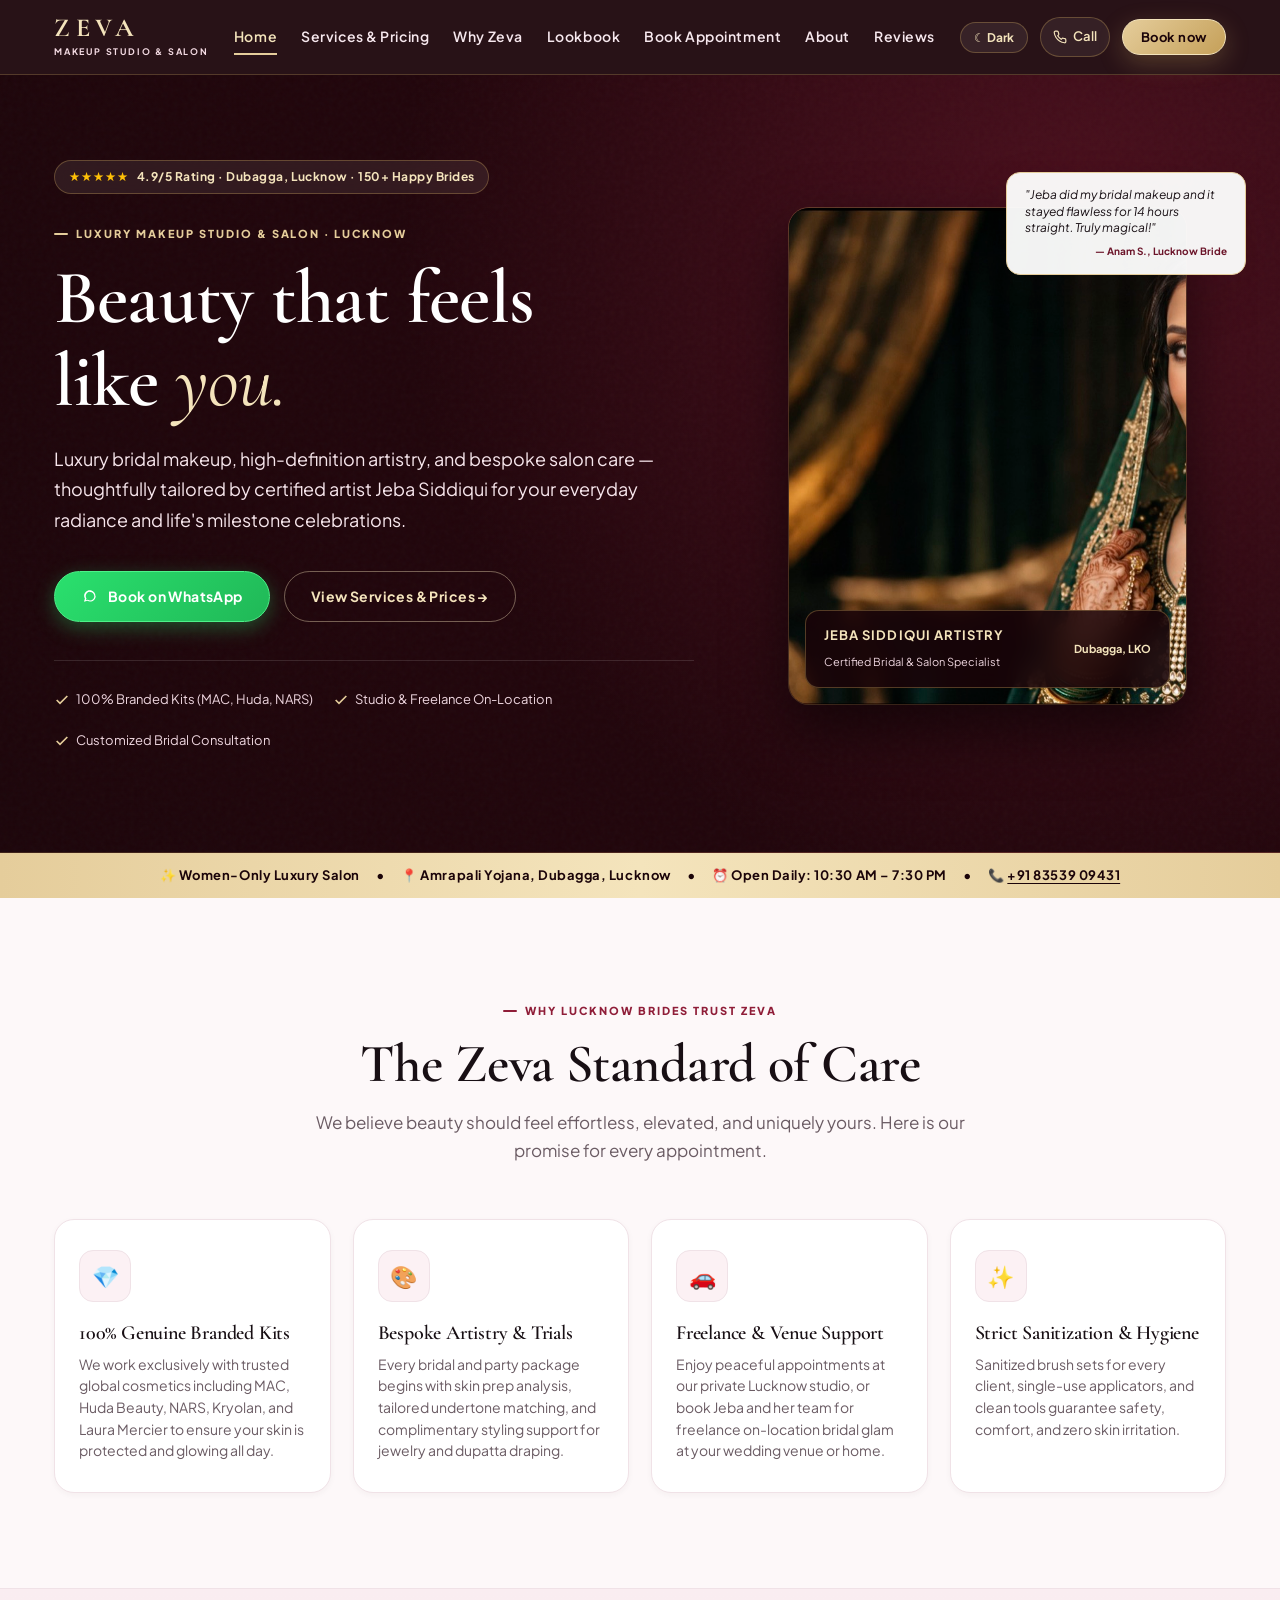
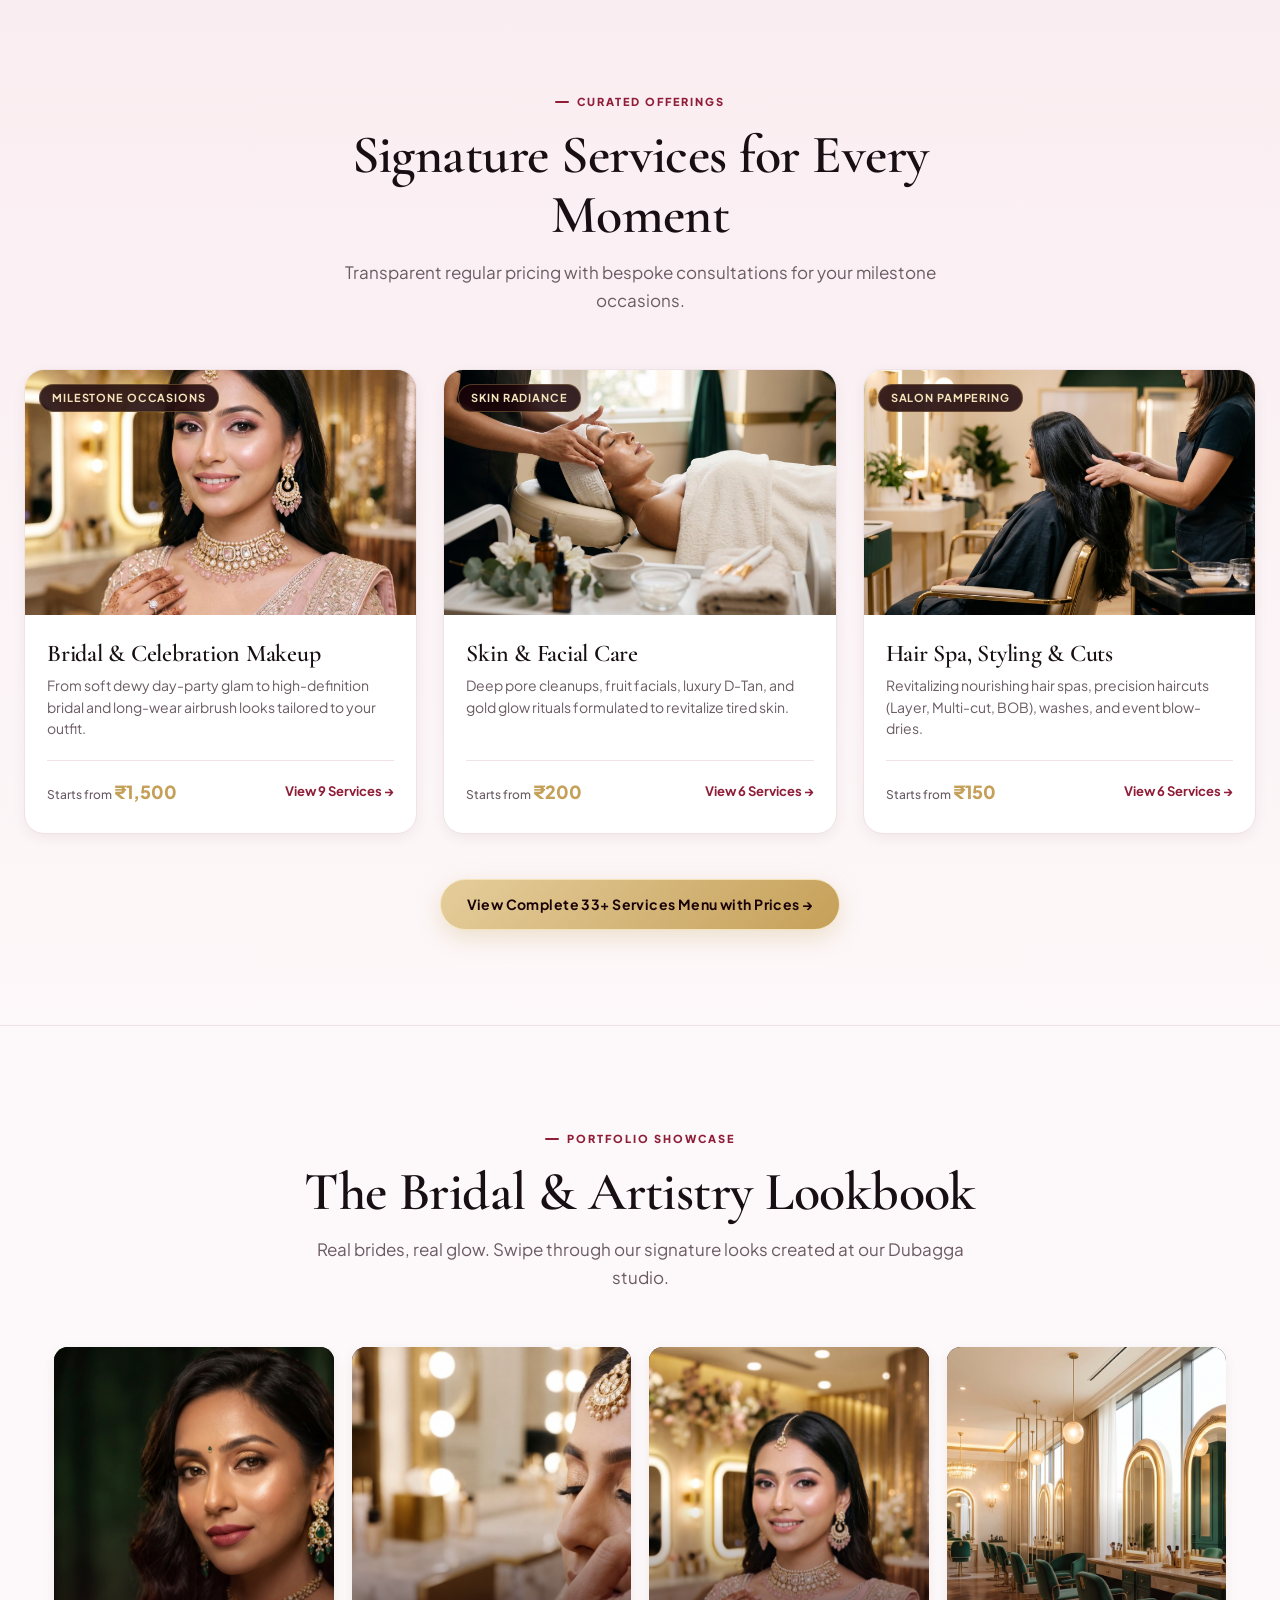
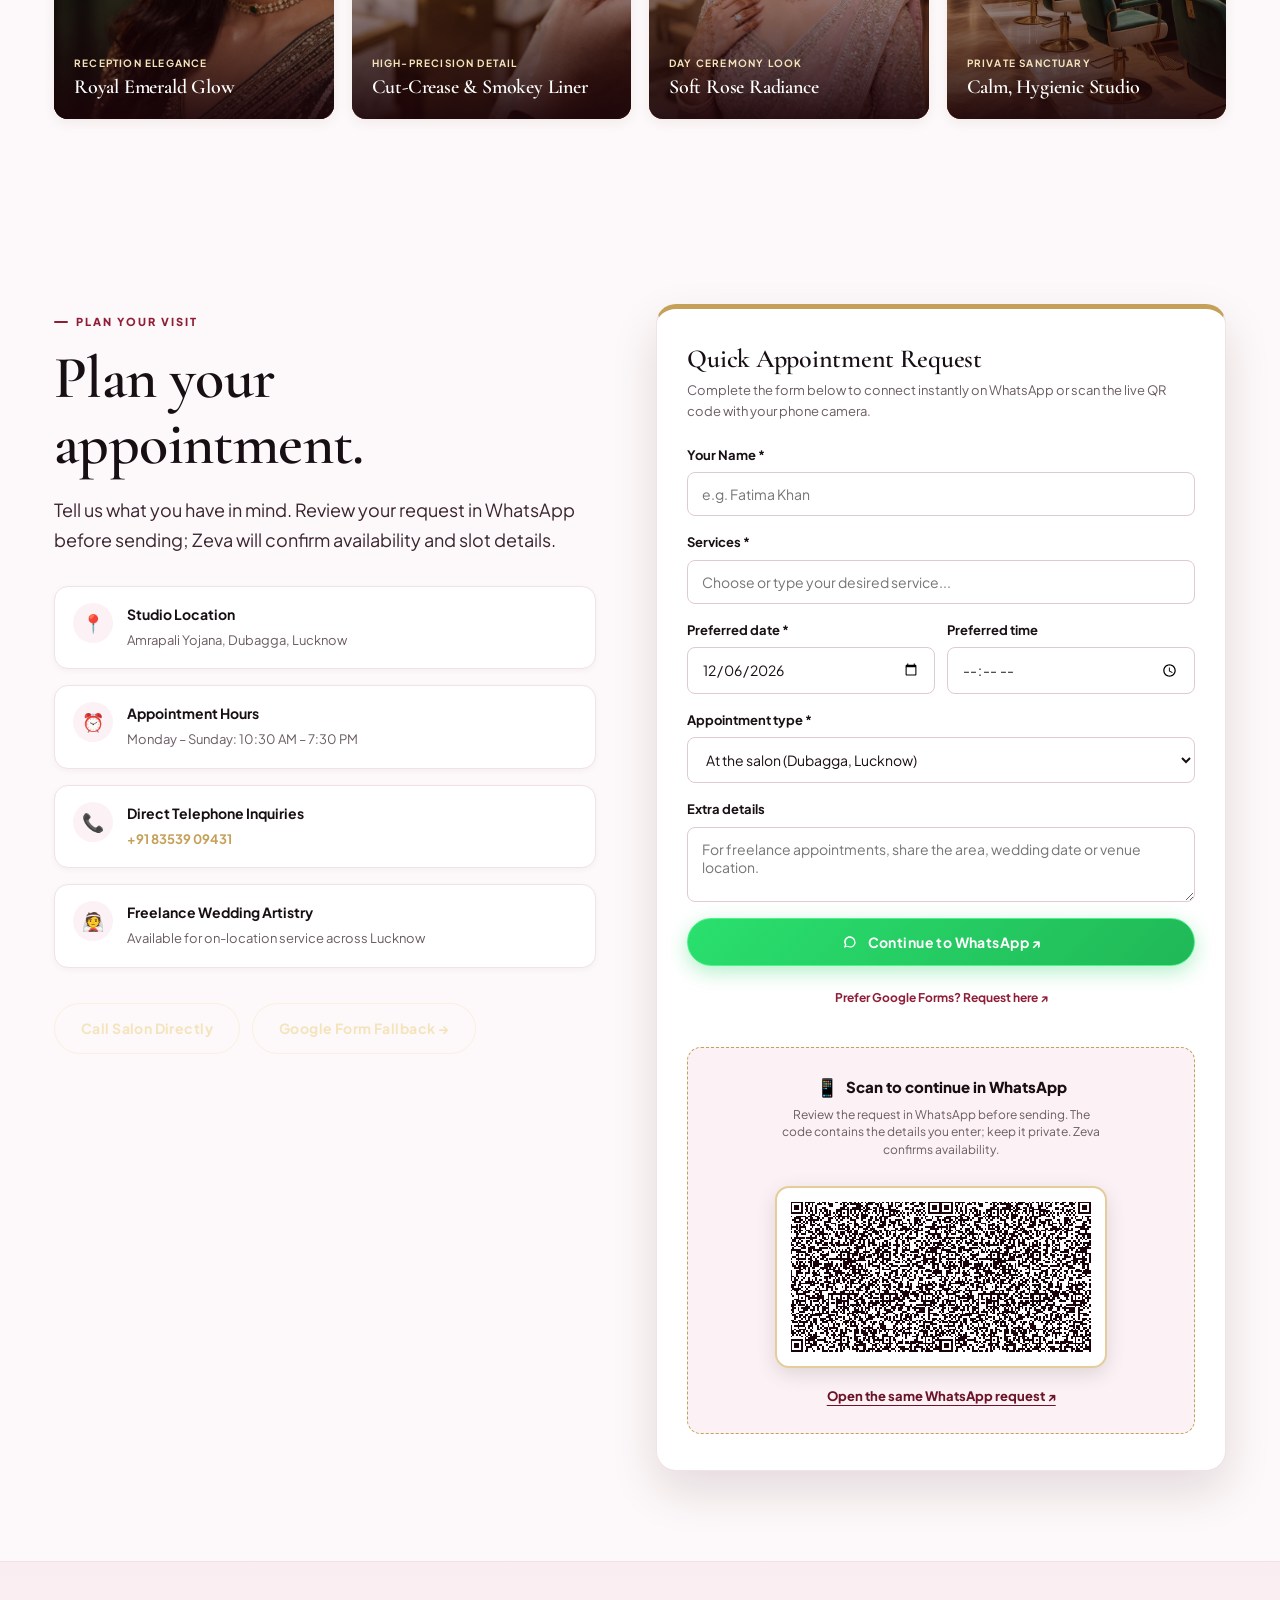
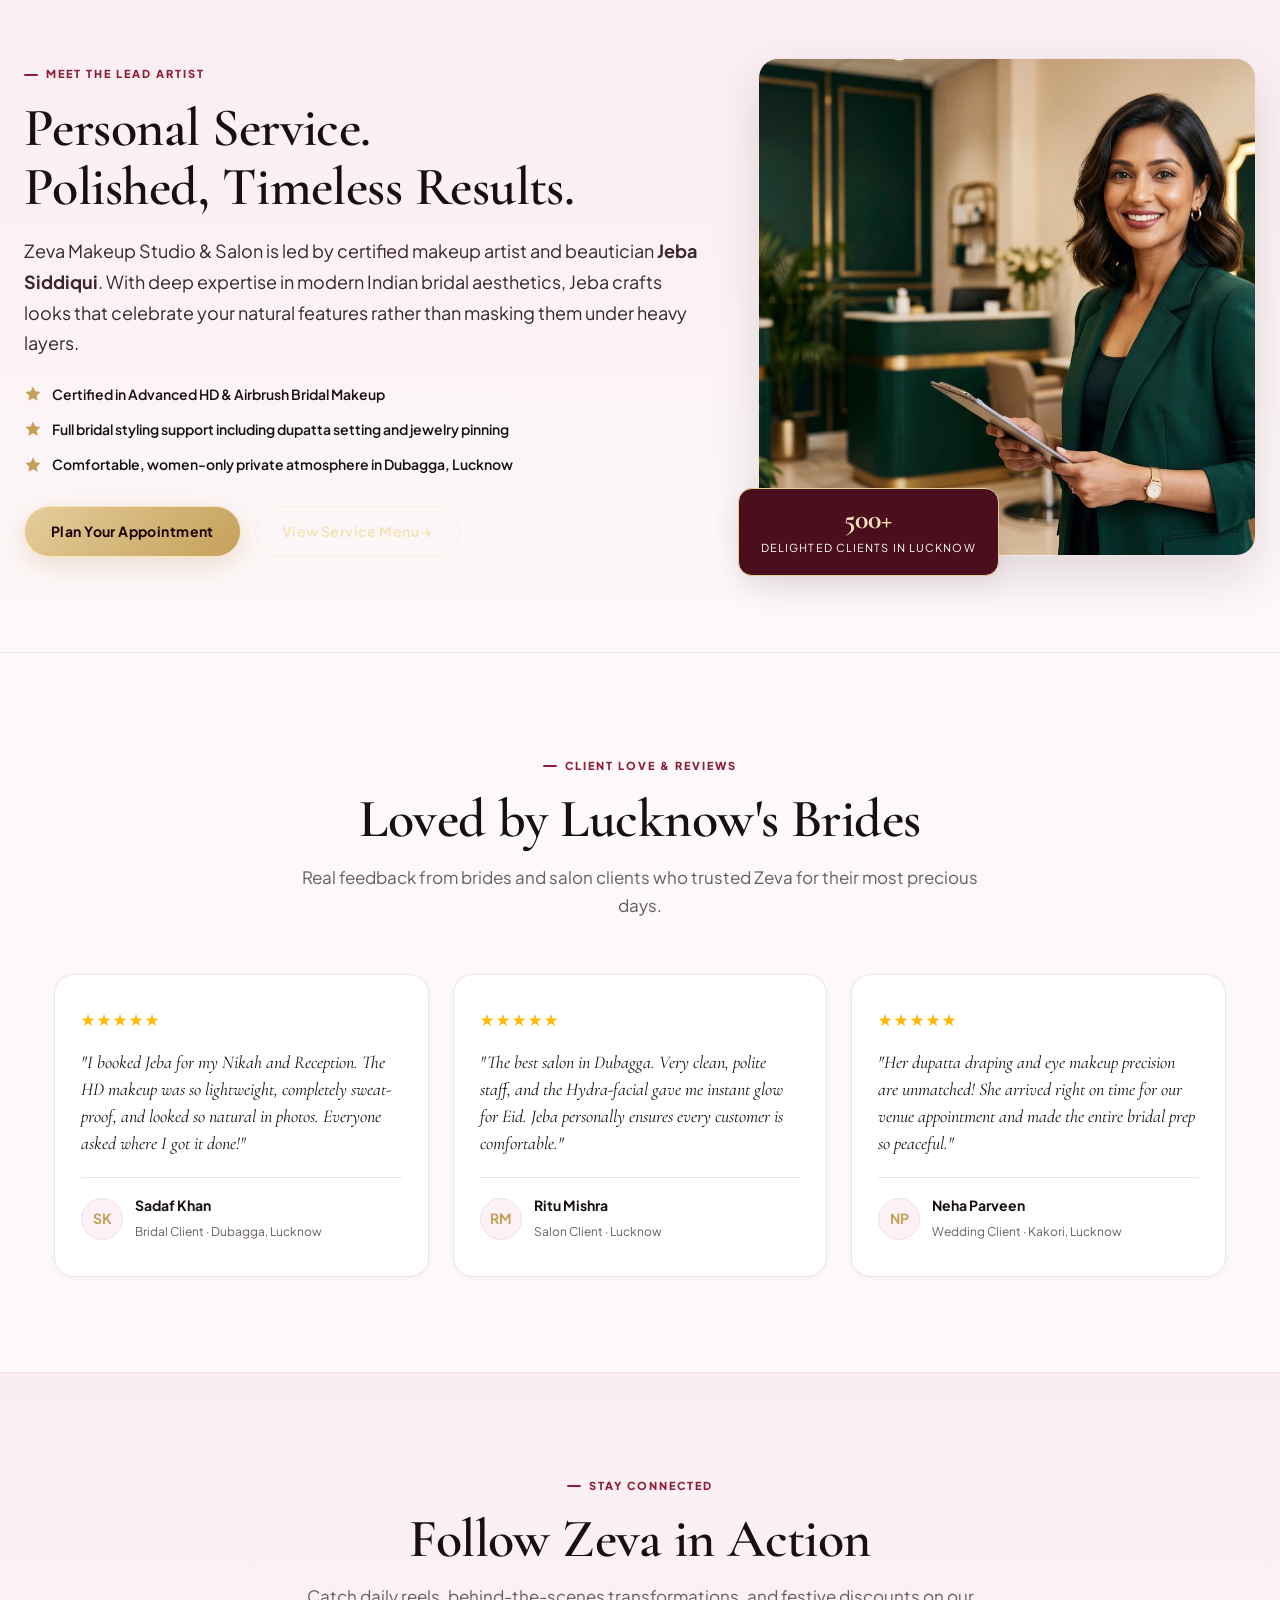
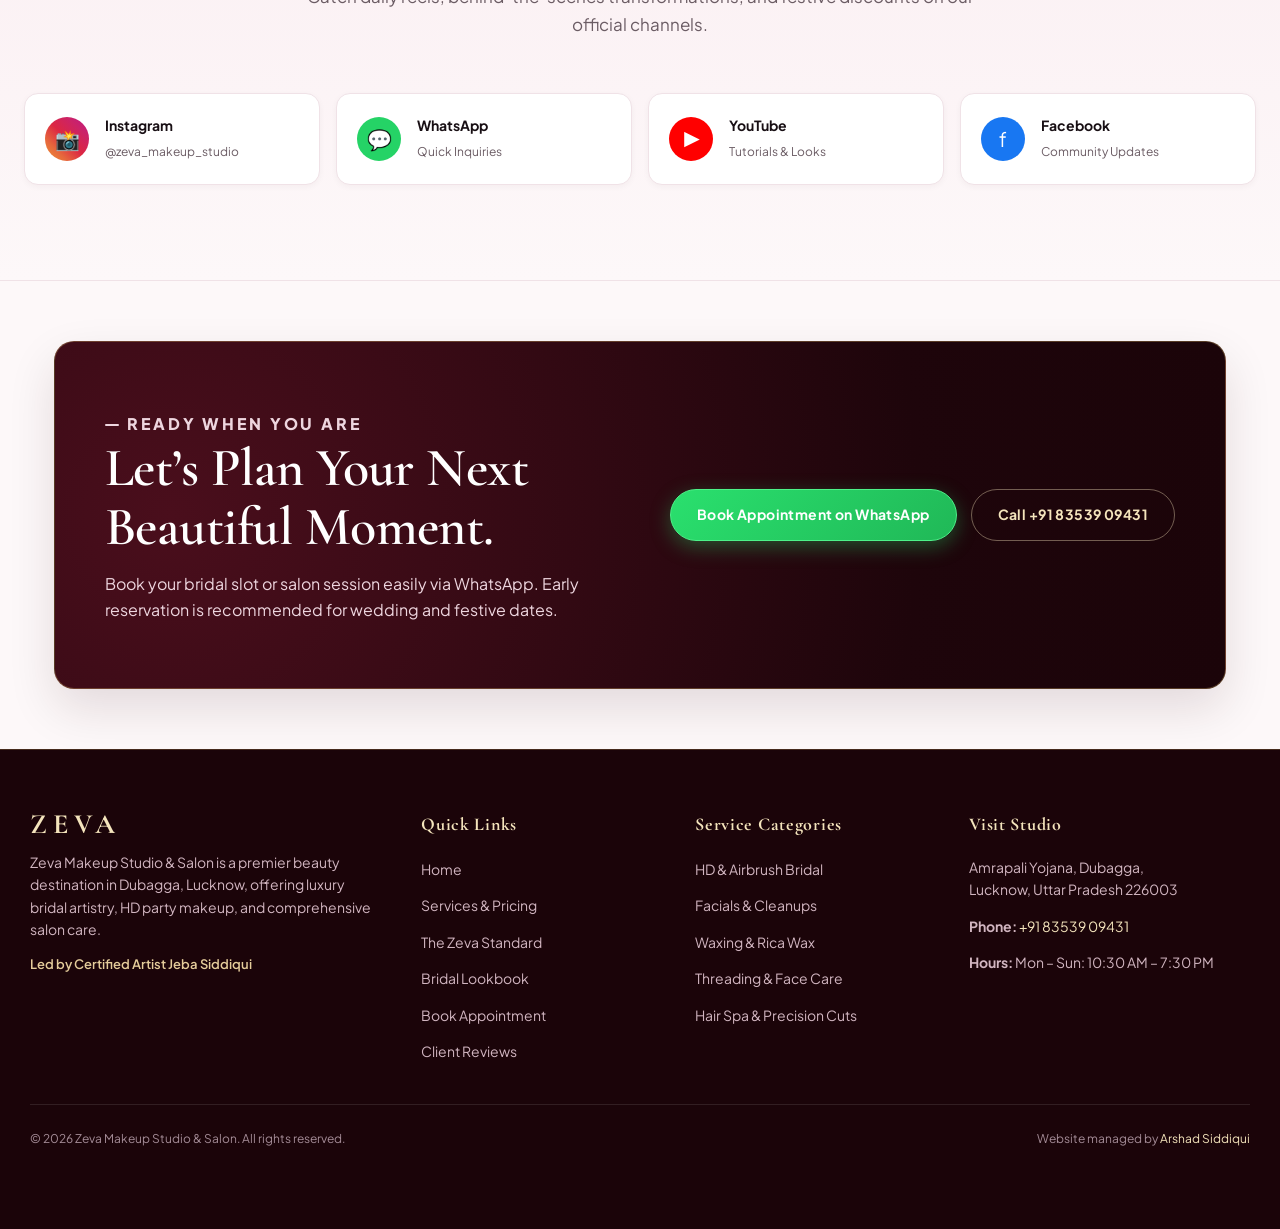
==== commit babc2369: "feat: add guaranteed visible WhatsApp QR code, dark mode toggle, and on-page booking section" ====
--- a/index.html
+++ b/index.html
@@ -80,20 +80,23 @@
       <div class="nav-links">
         <a href="/" class="active">Home</a>
         <a href="services.html">Services &amp; Pricing</a>
-        <a href="#standards">The Zeva Standard</a>
+        <a href="#standards">Why Zeva</a>
         <a href="#lookbook">Lookbook</a>
+        <a href="#book">Book Appointment</a>
         <a href="#about">About</a>
         <a href="#testimonials">Reviews</a>
-        <a href="#contact">Contact</a>
       </div>
 
       <div class="nav-actions">
-        <a class="nav-phone" href="tel:+918353909431" title="Call Zeva">
+        <!-- Dark / Light Mode Switcher -->
+        <button class="theme-toggle" type="button" aria-label="Toggle dark mode">☾ Dark</button>
+        
+        <a class="nav-phone" href="tel:+918353909431" title="Call Zeva Studio">
           <svg width="14" height="14" viewBox="0 0 24 24" fill="none" stroke="currentColor" stroke-width="2" stroke-linecap="round" stroke-linejoin="round"><path d="M22 16.92v3a2 2 0 0 1-2.18 2 19.79 19.79 0 0 1-8.63-3.07 19.5 19.5 0 0 1-6-6 19.79 19.79 0 0 1-3.07-8.67A2 2 0 0 1 4.11 2h3a2 2 0 0 1 2 1.72 12.84 12.84 0 0 0 .7 2.81 2 2 0 0 1-.45 2.11L8.09 9.91a16 16 0 0 0 6 6l1.27-1.27a2 2 0 0 1 2.11-.45 12.84 12.84 0 0 0 2.81.7A2 2 0 0 1 22 16.92z"></path></svg>
-          <span>Call Us</span>
+          <span>Call</span>
         </a>
-        <button class="nav-book" type="button" data-open-booking>
-          <span>Book Appointment</span>
+        <button class="nav-book" type="button" data-service="General Consultation" data-scroll-to-book>
+          <span>Book now</span>
         </button>
         <button class="nav-toggle" type="button" aria-label="Toggle navigation menu" aria-expanded="false">&#9776;</button>
       </div>
@@ -114,10 +117,10 @@
           <p class="lead">Luxury bridal makeup, high-definition artistry, and bespoke salon care — thoughtfully tailored by certified artist Jeba Siddiqui for your everyday radiance and life's milestone celebrations.</p>
           
           <div class="hero-actions">
-            <button class="button button-whatsapp" type="button" data-open-booking>
+            <a class="button button-whatsapp" href="#book">
               <svg width="18" height="18" viewBox="0 0 24 24" fill="currentColor"><path d="M12.031 6.172c-3.181 0-5.767 2.586-5.768 5.766-.001 1.298.38 2.27 1.019 3.287l-.711 2.598 2.669-.699c.969.586 1.761.948 2.791.948 3.181 0 5.767-2.586 5.768-5.766.001-3.18-2.585-5.767-5.768-5.767zm7.524 5.766c-.002 4.153-3.376 7.527-7.525 7.527-1.309 0-2.408-.344-3.473-.974l-4.557 1.196 1.221-4.444c-.694-1.121-1.066-2.327-1.068-3.305.002-4.153 3.377-7.527 7.526-7.527 4.15 0 7.524 3.374 7.526 7.527z"/></svg>
               <span>Book on WhatsApp</span>
-            </button>
+            </a>
             <a class="button button-outline" href="services.html">
               <span>View Services &amp; Prices &rarr;</span>
             </a>
@@ -314,6 +317,145 @@
             <span class="lookbook-tag">Private Sanctuary</span>
             <h3 class="lookbook-title">Calm, Hygienic Studio</h3>
           </div>
+        </div>
+      </div>
+    </section>
+
+    <!-- ON-PAGE APPOINTMENT BOOKING SECTION WITH VISIBLE LIVE QR CODE -->
+    <section class="section appointment-booking-section" id="book">
+      <div class="appointment-grid">
+        <!-- Left Side: Editorial Appointment Context -->
+        <div class="appointment-info">
+          <p class="eyebrow ink">Plan Your Visit</p>
+          <h2>Plan your<br>appointment.</h2>
+          <p class="lead">Tell us what you have in mind. Review your request in WhatsApp before sending; Zeva will confirm availability and slot details.</p>
+
+          <ul class="appointment-meta-list">
+            <li class="appointment-meta-item">
+              <div class="appointment-meta-icon">📍</div>
+              <div class="appointment-meta-text">
+                <strong>Studio Location</strong>
+                <span>Amrapali Yojana, Dubagga, Lucknow</span>
+              </div>
+            </li>
+            <li class="appointment-meta-item">
+              <div class="appointment-meta-icon">⏰</div>
+              <div class="appointment-meta-text">
+                <strong>Appointment Hours</strong>
+                <span>Monday &ndash; Sunday: 10:30 AM &ndash; 7:30 PM</span>
+              </div>
+            </li>
+            <li class="appointment-meta-item">
+              <div class="appointment-meta-icon">📞</div>
+              <div class="appointment-meta-text">
+                <strong>Direct Telephone Inquiries</strong>
+                <span><a href="tel:+918353909431" style="color:var(--gold-500); font-weight:700;">+91 83539 09431</a></span>
+              </div>
+            </li>
+            <li class="appointment-meta-item">
+              <div class="appointment-meta-icon">👰</div>
+              <div class="appointment-meta-text">
+                <strong>Freelance Wedding Artistry</strong>
+                <span>Available for on-location service across Lucknow</span>
+              </div>
+            </li>
+          </ul>
+
+          <div style="display:flex; gap:12px; flex-wrap:wrap;">
+            <a class="button button-outline" href="tel:+918353909431">
+              <span>Call Salon Directly</span>
+            </a>
+            <a class="button button-quiet" href="https://docs.google.com/forms/d/e/1FAIpQLSdlE_HU9J3QaApyy7PPLVn61SA3UjmPYv734FfahQmQXUkTKg/viewform?usp=publish-editor" target="_blank" rel="noopener noreferrer">
+              <span>Google Form Fallback &rarr;</span>
+            </a>
+          </div>
+        </div>
+
+        <!-- Right Side: Booking Form Card with Guaranteed Visible QR Code -->
+        <div class="booking-card-panel">
+          <h3>Quick Appointment Request</h3>
+          <p class="sub">Complete the form below to connect instantly on WhatsApp or scan the live QR code with your phone camera.</p>
+
+          <form id="onpage-booking-form" class="quick-form">
+            <label>
+              Your Name *
+              <input name="name" autocomplete="name" required maxlength="100" placeholder="e.g. Fatima Khan">
+            </label>
+
+            <label>
+              Services *
+              <input name="service" list="onpage-service-options" required maxlength="120" placeholder="Choose or type your desired service...">
+              <datalist id="onpage-service-options">
+                <option value="HD Bridal (₹9,500)">
+                <option value="Air Brush Bridal (₹15,000)">
+                <option value="Engagement Makeup (₹5,500)">
+                <option value="HD Engagement Makeup (₹7,500)">
+                <option value="Reception Makeup (₹6,500)">
+                <option value="Day Party Makeup (₹1,500)">
+                <option value="Haldi Mehandi Makeup (₹2,500)">
+                <option value="Gold Facial (₹1,000)">
+                <option value="Fruit Cleanup (₹600)">
+                <option value="Luxury D-Tan (₹500)">
+                <option value="Hair Spa (₹1,200)">
+                <option value="Layer / Multi Cut (₹500)">
+                <option value="Full Face Threading (₹200)">
+                <option value="Rica Wax Full Hand & Leg (₹1,800)">
+              </datalist>
+            </label>
+
+            <div style="display: grid; grid-template-columns: 1fr 1fr; gap: 12px;">
+              <label>
+                Preferred date *
+                <input name="date" type="date" required>
+              </label>
+              <label>
+                Preferred time
+                <input name="time" type="time" placeholder="11:00 AM">
+              </label>
+            </div>
+
+            <label>
+              Appointment type *
+              <select name="type" required>
+                <option value="At the salon">At the salon (Dubagga, Lucknow)</option>
+                <option value="Freelance / another location">Freelance / at another venue</option>
+              </select>
+            </label>
+
+            <label>
+              Extra details
+              <textarea name="details" maxlength="350" placeholder="For freelance appointments, share the area, wedding date or venue location."></textarea>
+            </label>
+
+            <button class="button button-whatsapp" type="submit" style="width: 100%; min-height: 48px;">
+              <svg width="18" height="18" viewBox="0 0 24 24" fill="currentColor"><path d="M12.031 6.172c-3.181 0-5.767 2.586-5.768 5.766-.001 1.298.38 2.27 1.019 3.287l-.711 2.598 2.669-.699c.969.586 1.761.948 2.791.948 3.181 0 5.767-2.586 5.768-5.766.001-3.18-2.585-5.767-5.768-5.767zm7.524 5.766c-.002 4.153-3.376 7.527-7.525 7.527-1.309 0-2.408-.344-3.473-.974l-4.557 1.196 1.221-4.444c-.694-1.121-1.066-2.327-1.068-3.305.002-4.153 3.377-7.527 7.526-7.527 4.15 0 7.524 3.374 7.526 7.527z"/></svg>
+              <span>Continue to WhatsApp &nearr;</span>
+            </button>
+
+            <a class="form-link" href="https://docs.google.com/forms/d/e/1FAIpQLSdlE_HU9J3QaApyy7PPLVn61SA3UjmPYv734FfahQmQXUkTKg/viewform?usp=publish-editor" target="_blank" rel="noopener noreferrer">
+              Prefer Google Forms? Request here &nearr;
+            </a>
+
+            <!-- GUARANTEED VISIBLE QR CODE CONTAINER -->
+            <div class="qr-box-container">
+              <div class="qr-box-header">
+                <div class="qr-box-title">
+                  <span class="qr-icon">📱</span>
+                  <span>Scan to continue in WhatsApp</span>
+                </div>
+                <p class="qr-box-desc">Review the request in WhatsApp before sending. The code contains the details you enter; keep it private. Zeva confirms availability.</p>
+              </div>
+
+              <!-- LIVE QR FRAME -->
+              <div id="onpage-qr-code" class="qr-code-frame" title="Scan with your phone camera or WhatsApp"></div>
+
+              <div>
+                <a id="onpage-qr-link" class="qr-action-link" href="https://wa.me/918353909431" target="_blank" rel="noopener noreferrer">
+                  Open the same WhatsApp request &nearr;
+                </a>
+              </div>
+            </div>
+          </form>
         </div>
       </div>
     </section>
@@ -342,10 +484,10 @@
           </ul>
 
           <div style="display:flex; gap:14px; flex-wrap:wrap;">
-            <button class="button" type="button" data-open-booking>
+            <a class="button" href="#book">
               <span>Plan Your Appointment</span>
-            </button>
-            <a class="button button-outline" style="color:var(--burgundy-800); border-color:var(--rose-300);" href="services.html">
+            </a>
+            <a class="button button-outline" href="services.html">
               <span>View Service Menu &rarr;</span>
             </a>
           </div>
@@ -372,7 +514,6 @@
       </div>
 
       <div class="testimonials-grid">
-        <!-- Review 1 -->
         <div class="testimonial-card">
           <div class="testimonial-stars">★★★★★</div>
           <p class="testimonial-quote">"I booked Jeba for my Nikah and Reception. The HD makeup was so lightweight, completely sweat-proof, and looked so natural in photos. Everyone asked where I got it done!"</p>
@@ -385,7 +526,6 @@
           </div>
         </div>
 
-        <!-- Review 2 -->
         <div class="testimonial-card">
           <div class="testimonial-stars">★★★★★</div>
           <p class="testimonial-quote">"The best salon in Dubagga. Very clean, polite staff, and the Hydra-facial gave me instant glow for Eid. Jeba personally ensures every customer is comfortable."</p>
@@ -398,7 +538,6 @@
           </div>
         </div>
 
-        <!-- Review 3 -->
         <div class="testimonial-card">
           <div class="testimonial-stars">★★★★★</div>
           <p class="testimonial-quote">"Her dupatta draping and eye makeup precision are unmatched! She arrived right on time for our venue appointment and made the entire bridal prep so peaceful."</p>
@@ -465,9 +604,9 @@
           <p>Book your bridal slot or salon session easily via WhatsApp. Early reservation is recommended for wedding and festive dates.</p>
         </div>
         <div class="booking-banner-actions">
-          <button class="button button-whatsapp" type="button" data-open-booking>
+          <a class="button button-whatsapp" href="#book">
             <span>Book Appointment on WhatsApp</span>
-          </button>
+          </a>
           <a class="button button-outline" href="tel:+918353909431">
             <span>Call +91 83539 09431</span>
           </a>
@@ -492,6 +631,7 @@
           <li><a href="services.html">Services &amp; Pricing</a></li>
           <li><a href="#standards">The Zeva Standard</a></li>
           <li><a href="#lookbook">Bridal Lookbook</a></li>
+          <li><a href="#book">Book Appointment</a></li>
           <li><a href="#testimonials">Client Reviews</a></li>
         </ul>
       </div>
@@ -527,7 +667,7 @@
       <button class="close" type="button" aria-label="Close booking form">&times;</button>
       <p class="eyebrow ink">Instant Appointment Request</p>
       <h2 id="booking-title">Book via WhatsApp</h2>
-      <p style="font-size: 13px; color: var(--ink-600); margin: 0 0 16px 0;">Fill in your details below and WhatsApp will open with your customized appointment message ready to send.</p>
+      <p style="font-size: 13px; color: var(--text-muted); margin: 0 0 16px 0;">Fill in your details below and WhatsApp will open with your customized appointment message ready to send.</p>
       
       <div class="quick-form">
         <label>
@@ -537,8 +677,8 @@
 
         <label>
           Desired Service *
-          <input name="service" list="service-list" required maxlength="120" placeholder="e.g. HD Bridal, Facial, Hair Spa">
-          <datalist id="service-list">
+          <input name="service" list="modal-service-list" required maxlength="120" placeholder="e.g. HD Bridal, Facial, Hair Spa">
+          <datalist id="modal-service-list">
             <option value="HD Bridal (₹9,500)">
             <option value="Air Brush Bridal (₹15,000)">
             <option value="Engagement Makeup (₹5,500)">
@@ -570,8 +710,8 @@
         <label>
           Appointment Location *
           <select name="type" required>
-            <option value="At the salon (Dubagga)">At Zeva Salon (Dubagga, Lucknow)</option>
-            <option value="Freelance / At My Venue">Freelance / At My Venue (Lucknow)</option>
+            <option value="At the salon">At Zeva Salon (Dubagga, Lucknow)</option>
+            <option value="Freelance / another location">Freelance / at another venue</option>
           </select>
         </label>
 
@@ -587,6 +727,23 @@
         <a class="form-link" href="https://docs.google.com/forms/d/e/1FAIpQLSdlE_HU9J3QaApyy7PPLVn61SA3UjmPYv734FfahQmQXUkTKg/viewform?usp=publish-editor" target="_blank" rel="noopener noreferrer">
           Prefer Google Forms instead? Click here &rarr;
         </a>
+
+        <!-- MODAL LIVE QR CODE CONTAINER -->
+        <div class="qr-box-container">
+          <div class="qr-box-header">
+            <div class="qr-box-title">
+              <span class="qr-icon">📱</span>
+              <span>Scan to continue in WhatsApp</span>
+            </div>
+            <p class="qr-box-desc">Scan with your smartphone to send this appointment request directly on WhatsApp.</p>
+          </div>
+          <div id="modal-qr-code" class="qr-code-frame"></div>
+          <div>
+            <a id="modal-qr-link" class="qr-action-link" href="https://wa.me/918353909431" target="_blank" rel="noopener noreferrer">
+              Open the same WhatsApp request &nearr;
+            </a>
+          </div>
+        </div>
       </div>
     </form>
   </dialog>
@@ -597,13 +754,14 @@
       <a class="mobile-floating-call" href="tel:+918353909431" title="Call Zeva Studio">
         <svg width="20" height="20" viewBox="0 0 24 24" fill="none" stroke="currentColor" stroke-width="2.5"><path d="M22 16.92v3a2 2 0 0 1-2.18 2 19.79 19.79 0 0 1-8.63-3.07 19.5 19.5 0 0 1-6-6 19.79 19.79 0 0 1-3.07-8.67A2 2 0 0 1 4.11 2h3a2 2 0 0 1 2 1.72 12.84 12.84 0 0 0 .7 2.81 2 2 0 0 1-.45 2.11L8.09 9.91a16 16 0 0 0 6 6l1.27-1.27a2 2 0 0 1 2.11-.45 12.84 12.84 0 0 0 2.81.7A2 2 0 0 1 22 16.92z"></path></svg>
       </a>
-      <button class="button button-whatsapp" type="button" data-open-booking>
+      <a class="button button-whatsapp" href="#book">
         <svg width="18" height="18" viewBox="0 0 24 24" fill="currentColor"><path d="M12.031 6.172c-3.181 0-5.767 2.586-5.768 5.766-.001 1.298.38 2.27 1.019 3.287l-.711 2.598 2.669-.699c.969.586 1.761.948 2.791.948 3.181 0 5.767-2.586 5.768-5.766.001-3.18-2.585-5.767-5.768-5.767zm7.524 5.766c-.002 4.153-3.376 7.527-7.525 7.527-1.309 0-2.408-.344-3.473-.974l-4.557 1.196 1.221-4.444c-.694-1.121-1.066-2.327-1.068-3.305.002-4.153 3.377-7.527 7.526-7.527 4.15 0 7.524 3.374 7.526 7.527z"/></svg>
         <span>Book on WhatsApp</span>
-      </button>
+      </a>
     </div>
   </div>
 
-  <script src="assets/js/site.js?v=3"></script>
+  <script src="assets/js/qrcode.min.js"></script>
+  <script src="assets/js/site.js?v=4"></script>
 </body>
 </html>
--- a/assets/css/styles.css
+++ b/assets/css/styles.css
@@ -1,11 +1,11 @@
 /* ==========================================================================
-   ZEVA MAKEUP STUDIO & SALON — LUXURY DESIGN SYSTEM
+   ZEVA MAKEUP STUDIO & SALON — LUXURY DESIGN SYSTEM (Light & Dark Mode)
    ========================================================================== */
 
 @import url('https://fonts.googleapis.com/css2?family=Cormorant+Garamond:ital,wght@0,500;0,600;0,700;1,400;1,600&family=Plus+Jakarta+Sans:wght@400;500;600;700;800&display=swap');
 
 :root {
-  /* Brand Palette: Royal Burgundy, Champagne Gold & Rosewater Cream */
+  /* Brand Palette (Default Light Theme) */
   --burgundy-950: #1b0409;
   --burgundy-900: #2d0710;
   --burgundy-800: #4a0e1c;
@@ -23,11 +23,24 @@
   --rose-100: #faedf1;
   --rose-200: #f5dce4;
   --rose-300: #edc2cf;
-  
-  --ink-900: #180f14;
-  --ink-800: #2b1d24;
-  --ink-600: #57464e;
-  --ink-400: #84727b;
+
+  /* Semantic Theme Variables */
+  --bg-body: #fdf8f9;
+  --bg-card: #ffffff;
+  --bg-card-alt: #fcf1f4;
+  --bg-header: rgba(27, 4, 9, 0.94);
+  --bg-input: #ffffff;
+  --bg-section-soft: linear-gradient(180deg, #faedf1 0%, #fdf8f9 100%);
+  --bg-banner: radial-gradient(circle at 10% 50%, #4a0e1c 0%, #1e050b 70%, #1b0409 100%);
+
+  --text-main: #180f14;
+  --text-lead: #3a2530;
+  --text-muted: #6b5c64;
+  --text-light: #8e7c85;
+
+  --border-subtle: #f0e2e7;
+  --border-input: #e0cad2;
+  --border-gold: #e5cd9b;
 
   --white: #ffffff;
   --whatsapp-green: #25d366;
@@ -44,19 +57,49 @@
   --shadow-lg: 0 20px 48px rgba(45, 7, 16, 0.12);
   --shadow-gold: 0 8px 24px var(--gold-glow);
 
-  /* Borders & Radius */
+  /* Radius */
   --radius-sm: 8px;
   --radius-md: 14px;
   --radius-lg: 20px;
   --radius-pill: 9999px;
-  --border-subtle: 1px solid var(--rose-200);
-  --border-gold: 1px solid var(--gold-400);
 
   /* Transitions */
   --transition-fast: 0.2s cubic-bezier(0.16, 1, 0.3, 1);
   --transition-normal: 0.3s cubic-bezier(0.16, 1, 0.3, 1);
 }
 
+/* ==========================================================================
+   DARK THEME OVERRIDES
+   ========================================================================== */
+
+[data-theme="dark"] {
+  --bg-body: #100407;
+  --bg-card: #1c080f;
+  --bg-card-alt: #260c16;
+  --bg-header: rgba(16, 4, 7, 0.96);
+  --bg-input: #230a13;
+  --bg-section-soft: linear-gradient(180deg, #18060c 0%, #100407 100%);
+  --bg-banner: radial-gradient(circle at 10% 50%, #360813 0%, #170308 70%, #0d0205 100%);
+
+  --text-main: #faedf1;
+  --text-lead: #eed1dc;
+  --text-muted: #b89fa9;
+  --text-light: #d6b5c2;
+
+  --border-subtle: #38121d;
+  --border-input: #4d1c2b;
+  --border-gold: #c5a059;
+
+  --rose-50: #100407;
+  --rose-100: #1a060d;
+  --rose-200: #2e0d18;
+
+  --shadow-xs: 0 2px 6px rgba(0, 0, 0, 0.3);
+  --shadow-sm: 0 4px 14px rgba(0, 0, 0, 0.4);
+  --shadow-md: 0 10px 28px rgba(0, 0, 0, 0.55);
+  --shadow-lg: 0 20px 48px rgba(0, 0, 0, 0.7);
+}
+
 /* Base & Reset */
 *, *::before, *::after {
   box-sizing: border-box;
@@ -69,13 +112,14 @@
 
 body {
   margin: 0;
-  background-color: var(--rose-50);
-  color: var(--ink-900);
+  background-color: var(--bg-body);
+  color: var(--text-main);
   font-family: var(--font-sans);
   font-size: 16px;
   line-height: 1.65;
   -webkit-font-smoothing: antialiased;
   -moz-osx-font-smoothing: grayscale;
+  transition: background-color var(--transition-normal), color var(--transition-normal);
 }
 
 img {
@@ -106,7 +150,7 @@
   position: sticky;
   top: 0;
   z-index: 100;
-  background: rgba(27, 4, 9, 0.94);
+  background: var(--bg-header);
   backdrop-filter: blur(14px);
   -webkit-backdrop-filter: blur(14px);
   border-bottom: 1px solid rgba(197, 160, 89, 0.28);
@@ -121,7 +165,7 @@
   display: flex;
   justify-content: space-between;
   align-items: center;
-  gap: 20px;
+  gap: 16px;
 }
 
 .brand-wrapper {
@@ -151,7 +195,7 @@
 .nav-links {
   display: flex;
   align-items: center;
-  gap: 28px;
+  gap: 24px;
 }
 
 .nav-links a {
@@ -188,7 +232,28 @@
 .nav-actions {
   display: flex;
   align-items: center;
-  gap: 14px;
+  gap: 12px;
+}
+
+.theme-toggle {
+  background: rgba(255, 255, 255, 0.07);
+  border: 1px solid rgba(197, 160, 89, 0.35);
+  color: var(--gold-300);
+  border-radius: var(--radius-pill);
+  padding: 7px 13px;
+  font-size: 12px;
+  font-weight: 700;
+  cursor: pointer;
+  display: inline-flex;
+  align-items: center;
+  gap: 6px;
+  transition: all var(--transition-fast);
+}
+
+.theme-toggle:hover {
+  background: rgba(197, 160, 89, 0.2);
+  border-color: var(--gold-400);
+  transform: translateY(-1px);
 }
 
 .nav-phone {
@@ -288,7 +353,7 @@
 .button-quiet,
 .button-outline {
   background: transparent;
-  color: var(--rose-50);
+  color: var(--gold-300);
   border: 1px solid rgba(244, 228, 188, 0.4);
   box-shadow: none;
 }
@@ -312,12 +377,6 @@
   background: var(--burgundy-800);
   color: var(--white);
   transform: translateY(-2px);
-}
-
-.button-light {
-  background: var(--gold-300);
-  color: var(--burgundy-950);
-  border-color: var(--gold-400);
 }
 
 /* ==========================================================================
@@ -337,7 +396,11 @@
 }
 
 .eyebrow.ink {
-  color: var(--burgundy-700);
+  color: var(--burgundy-600);
+}
+
+[data-theme="dark"] .eyebrow.ink {
+  color: var(--gold-400);
 }
 
 .eyebrow::before {
@@ -381,7 +444,7 @@
 }
 
 .lead.dark {
-  color: var(--ink-600);
+  color: var(--text-lead);
 }
 
 .section {
@@ -392,9 +455,9 @@
 
 .section.soft {
   max-width: none;
-  background: linear-gradient(180deg, var(--rose-100) 0%, var(--rose-50) 100%);
-  border-top: 1px solid var(--rose-200);
-  border-bottom: 1px solid var(--rose-200);
+  background: var(--bg-section-soft);
+  border-top: 1px solid var(--border-subtle);
+  border-bottom: 1px solid var(--border-subtle);
 }
 
 .section-inner {
@@ -414,7 +477,7 @@
 }
 
 .section-subtitle {
-  color: var(--ink-600);
+  color: var(--text-muted);
   font-size: 17px;
   margin: -6px 0 0 0;
 }
@@ -559,13 +622,12 @@
   color: #eed6df;
 }
 
-/* Floating Testimonial Pill on Hero */
 .hero-floating-card {
   position: absolute;
   top: -20px;
   right: -20px;
   background: rgba(255, 255, 255, 0.95);
-  color: var(--ink-900);
+  color: #180f14;
   padding: 14px 18px;
   border-radius: var(--radius-md);
   box-shadow: var(--shadow-lg);
@@ -623,6 +685,240 @@
 }
 
 /* ==========================================================================
+   ON-PAGE APPOINTMENT BOOKING SECTION (With Visible QR Code)
+   ========================================================================== */
+
+.appointment-booking-section {
+  padding: 90px 24px;
+}
+
+.appointment-grid {
+  display: grid;
+  grid-template-columns: 1fr 1.05fr;
+  gap: 60px;
+  align-items: start;
+}
+
+.appointment-info h2 {
+  font-size: clamp(38px, 5vw, 60px);
+  margin: 0 0 16px 0;
+  color: var(--text-main);
+}
+
+.appointment-info .lead {
+  color: var(--text-lead);
+  margin-bottom: 30px;
+}
+
+.appointment-meta-list {
+  list-style: none;
+  padding: 0;
+  margin: 0 0 35px 0;
+  display: grid;
+  gap: 16px;
+}
+
+.appointment-meta-item {
+  display: flex;
+  align-items: flex-start;
+  gap: 14px;
+  background: var(--bg-card);
+  padding: 16px 18px;
+  border-radius: var(--radius-md);
+  border: 1px solid var(--border-subtle);
+  box-shadow: var(--shadow-xs);
+}
+
+.appointment-meta-icon {
+  width: 40px;
+  height: 40px;
+  border-radius: 50%;
+  background: var(--bg-card-alt);
+  display: grid;
+  place-items: center;
+  font-size: 18px;
+  color: var(--burgundy-700);
+  flex-shrink: 0;
+}
+
+[data-theme="dark"] .appointment-meta-icon {
+  color: var(--gold-400);
+}
+
+.appointment-meta-text strong {
+  display: block;
+  font-size: 14px;
+  color: var(--text-main);
+}
+
+.appointment-meta-text span {
+  font-size: 13px;
+  color: var(--text-muted);
+}
+
+/* Booking Card Panel */
+.booking-card-panel {
+  background: var(--bg-card);
+  border: 1px solid var(--border-subtle);
+  border-top: 5px solid var(--gold-500);
+  border-radius: var(--radius-lg);
+  padding: 36px 30px;
+  box-shadow: var(--shadow-lg);
+  transition: all var(--transition-normal);
+}
+
+.booking-card-panel h3 {
+  font-size: 26px;
+  color: var(--text-main);
+  margin: 0 0 6px 0;
+}
+
+.booking-card-panel p.sub {
+  font-size: 13px;
+  color: var(--text-muted);
+  margin: 0 0 22px 0;
+}
+
+/* Form inputs */
+.quick-form {
+  display: grid;
+  gap: 16px;
+}
+
+.quick-form label {
+  display: grid;
+  gap: 6px;
+  font-size: 13px;
+  font-weight: 700;
+  color: var(--text-main);
+}
+
+.quick-form input,
+.quick-form select,
+.quick-form textarea {
+  font-family: inherit;
+  font-size: 14px;
+  padding: 12px 14px;
+  border: 1px solid var(--border-input);
+  border-radius: var(--radius-sm);
+  background: var(--bg-input);
+  color: var(--text-main);
+  transition: all var(--transition-fast);
+}
+
+.quick-form input:focus,
+.quick-form select:focus,
+.quick-form textarea:focus {
+  outline: none;
+  border-color: var(--gold-500);
+  box-shadow: 0 0 0 3px rgba(197, 160, 89, 0.25);
+}
+
+.quick-form textarea {
+  min-height: 75px;
+  resize: vertical;
+}
+
+.form-link {
+  font-size: 12px;
+  color: var(--burgundy-600);
+  font-weight: 700;
+  text-align: center;
+  margin-top: 6px;
+  display: block;
+}
+
+[data-theme="dark"] .form-link {
+  color: var(--gold-400);
+}
+
+/* ==========================================================================
+   QR CODE BOX (GUARANTEED VISIBILITY & SHARP RENDERING)
+   ========================================================================== */
+
+.qr-box-container {
+  margin-top: 24px;
+  background: var(--bg-card-alt);
+  border: 1px dashed var(--gold-500);
+  border-radius: var(--radius-md);
+  padding: 24px 20px;
+  text-align: center;
+  position: relative;
+  transition: all var(--transition-normal);
+}
+
+.qr-box-header {
+  margin-bottom: 14px;
+}
+
+.qr-box-title {
+  font-size: 15px;
+  font-weight: 800;
+  color: var(--text-main);
+  margin: 0 0 4px 0;
+  display: flex;
+  align-items: center;
+  justify-content: center;
+  gap: 8px;
+}
+
+.qr-box-title span.qr-icon {
+  color: var(--whatsapp-green);
+  font-size: 18px;
+}
+
+.qr-box-desc {
+  font-size: 12px;
+  color: var(--text-muted);
+  line-height: 1.45;
+  margin: 0 auto;
+  max-width: 320px;
+}
+
+.qr-code-frame {
+  display: inline-flex;
+  justify-content: center;
+  align-items: center;
+  background: #ffffff;
+  padding: 14px;
+  border-radius: var(--radius-md);
+  box-shadow: 0 6px 20px rgba(0, 0, 0, 0.12);
+  border: 2px solid var(--gold-400);
+  margin: 14px auto 14px auto;
+  min-width: 178px;
+  min-height: 178px;
+}
+
+.qr-code-frame img,
+.qr-code-frame canvas {
+  display: block !important;
+  margin: 0 auto;
+  width: 150px !important;
+  height: 150px !important;
+  image-rendering: pixelated;
+}
+
+.qr-action-link {
+  display: inline-flex;
+  align-items: center;
+  gap: 6px;
+  font-size: 13px;
+  font-weight: 750;
+  color: var(--burgundy-700);
+  text-decoration: underline;
+  text-underline-offset: 4px;
+  transition: color var(--transition-fast);
+}
+
+[data-theme="dark"] .qr-action-link {
+  color: var(--gold-300);
+}
+
+.qr-action-link:hover {
+  color: var(--gold-500);
+}
+
+/* ==========================================================================
    TRUST PILLARS / WHY CHOOSE ZEVA
    ========================================================================== */
 
@@ -634,8 +930,8 @@
 }
 
 .pillar-card {
-  background: var(--white);
-  border: 1px solid var(--rose-200);
+  background: var(--bg-card);
+  border: 1px solid var(--border-subtle);
   border-radius: var(--radius-lg);
   padding: 30px 24px;
   box-shadow: var(--shadow-xs);
@@ -654,8 +950,8 @@
   width: 52px;
   height: 52px;
   border-radius: var(--radius-md);
-  background: var(--rose-100);
-  border: 1px solid var(--rose-200);
+  background: var(--bg-card-alt);
+  border: 1px solid var(--border-subtle);
   display: grid;
   place-items: center;
   color: var(--burgundy-700);
@@ -664,6 +960,10 @@
   transition: all var(--transition-fast);
 }
 
+[data-theme="dark"] .pillar-icon-box {
+  color: var(--gold-300);
+}
+
 .pillar-card:hover .pillar-icon-box {
   background: var(--burgundy-800);
   color: var(--gold-300);
@@ -673,11 +973,11 @@
 .pillar-card h3 {
   font-size: 20px;
   margin: 0 0 10px 0;
-  color: var(--burgundy-900);
+  color: var(--text-main);
 }
 
 .pillar-card p {
-  color: var(--ink-600);
+  color: var(--text-muted);
   font-size: 14px;
   line-height: 1.55;
   margin: 0;
@@ -695,8 +995,8 @@
 }
 
 .showcase-card {
-  background: var(--white);
-  border: 1px solid var(--rose-200);
+  background: var(--bg-card);
+  border: 1px solid var(--border-subtle);
   border-radius: var(--radius-lg);
   overflow: hidden;
   box-shadow: var(--shadow-sm);
@@ -755,11 +1055,11 @@
 .showcase-card-body h3 {
   font-size: 24px;
   margin: 0 0 8px 0;
-  color: var(--burgundy-900);
+  color: var(--text-main);
 }
 
 .showcase-card-body p {
-  color: var(--ink-600);
+  color: var(--text-muted);
   font-size: 14px;
   line-height: 1.55;
   margin: 0 0 20px 0;
@@ -771,33 +1071,37 @@
   justify-content: space-between;
   align-items: center;
   padding-top: 16px;
-  border-top: 1px solid var(--rose-200);
+  border-top: 1px solid var(--border-subtle);
 }
 
 .showcase-price {
   font-size: 18px;
   font-weight: 800;
-  color: var(--burgundy-700);
+  color: var(--gold-500);
 }
 
 .showcase-price small {
   font-size: 12px;
   font-weight: 500;
-  color: var(--ink-400);
+  color: var(--text-muted);
 }
 
 .showcase-link {
   font-size: 13px;
   font-weight: 700;
-  color: var(--burgundy-700);
+  color: var(--burgundy-600);
   display: inline-flex;
   align-items: center;
   gap: 4px;
   transition: color var(--transition-fast);
 }
 
+[data-theme="dark"] .showcase-link {
+  color: var(--gold-300);
+}
+
 .showcase-link:hover {
-  color: var(--gold-600);
+  color: var(--gold-500);
 }
 
 /* ==========================================================================
@@ -812,12 +1116,12 @@
 }
 
 .about-content h2 {
-  color: var(--burgundy-900);
+  color: var(--text-main);
 }
 
 .about-lead {
   font-size: 18px;
-  color: var(--ink-800);
+  color: var(--text-lead);
   line-height: 1.7;
   margin-bottom: 24px;
 }
@@ -836,7 +1140,7 @@
   gap: 10px;
   font-size: 14px;
   font-weight: 600;
-  color: var(--ink-800);
+  color: var(--text-main);
 }
 
 .about-features-list li svg {
@@ -852,8 +1156,8 @@
   border-radius: var(--radius-lg);
   overflow: hidden;
   box-shadow: var(--shadow-lg);
-  border: 1px solid var(--rose-200);
-  background: var(--white);
+  border: 1px solid var(--border-subtle);
+  background: var(--bg-card);
 }
 
 .about-photo-card img {
@@ -964,8 +1268,8 @@
 }
 
 .testimonial-card {
-  background: var(--white);
-  border: 1px solid var(--rose-200);
+  background: var(--bg-card);
+  border: 1px solid var(--border-subtle);
   border-radius: var(--radius-lg);
   padding: 32px 26px;
   box-shadow: var(--shadow-xs);
@@ -992,7 +1296,7 @@
   font-family: var(--font-serif);
   font-size: 18px;
   line-height: 1.5;
-  color: var(--burgundy-950);
+  color: var(--text-main);
   font-style: italic;
   margin: 0 0 20px 0;
   flex-grow: 1;
@@ -1003,30 +1307,31 @@
   align-items: center;
   gap: 12px;
   padding-top: 16px;
-  border-top: 1px solid var(--rose-100);
+  border-top: 1px solid var(--border-subtle);
 }
 
 .testimonial-avatar {
   width: 42px;
   height: 42px;
   border-radius: 50%;
-  background: var(--rose-200);
-  color: var(--burgundy-800);
+  background: var(--bg-card-alt);
+  color: var(--gold-500);
   font-weight: 700;
   font-size: 14px;
   display: grid;
   place-items: center;
+  border: 1px solid var(--border-subtle);
 }
 
 .testimonial-meta strong {
   display: block;
   font-size: 14px;
-  color: var(--ink-900);
+  color: var(--text-main);
 }
 
 .testimonial-meta span {
   font-size: 12px;
-  color: var(--ink-400);
+  color: var(--text-muted);
 }
 
 /* ==========================================================================
@@ -1041,8 +1346,8 @@
 }
 
 .social-link-card {
-  background: var(--white);
-  border: 1px solid var(--rose-200);
+  background: var(--bg-card);
+  border: 1px solid var(--border-subtle);
   border-radius: var(--radius-md);
   padding: 20px;
   display: flex;
@@ -1055,7 +1360,7 @@
 .social-link-card:hover {
   transform: translateY(-3px);
   box-shadow: var(--shadow-sm);
-  border-color: var(--burgundy-600);
+  border-color: var(--gold-400);
 }
 
 .social-icon-circle {
@@ -1077,12 +1382,12 @@
 .social-link-info strong {
   display: block;
   font-size: 14px;
-  color: var(--burgundy-900);
+  color: var(--text-main);
 }
 
 .social-link-info span {
   font-size: 12px;
-  color: var(--ink-400);
+  color: var(--text-muted);
 }
 
 /* ==========================================================================
@@ -1090,7 +1395,7 @@
    ========================================================================== */
 
 .booking-banner-wrap {
-  background: radial-gradient(circle at 10% 50%, #4a0e1c 0%, #1e050b 70%, var(--burgundy-950) 100%);
+  background: var(--bg-banner);
   color: var(--white);
   border-radius: var(--radius-lg);
   padding: 65px 50px;
@@ -1196,27 +1501,29 @@
   padding: 0;
   border: 0;
   background: transparent;
-  max-width: min(540px, calc(100vw - 32px));
+  max-width: min(580px, calc(100vw - 32px));
   border-radius: var(--radius-lg);
   box-shadow: 0 25px 80px rgba(0, 0, 0, 0.6);
 }
 
 .booking-modal::backdrop {
-  background: rgba(20, 3, 7, 0.85);
+  background: rgba(14, 3, 6, 0.88);
   backdrop-filter: blur(8px);
 }
 
 .modal-shell {
-  background: var(--white);
+  background: var(--bg-card);
   border-radius: var(--radius-lg);
   border-top: 5px solid var(--gold-500);
   padding: 36px 32px;
   position: relative;
+  max-height: 90vh;
+  overflow-y: auto;
 }
 
 .modal-shell h2 {
   font-size: 32px;
-  color: var(--burgundy-900);
+  color: var(--text-main);
   margin: 0 0 8px 0;
 }
 
@@ -1227,12 +1534,12 @@
   width: 36px;
   height: 36px;
   border-radius: 50%;
-  border: 1px solid var(--rose-200);
-  background: var(--rose-50);
+  border: 1px solid var(--border-subtle);
+  background: var(--bg-card-alt);
   font-size: 22px;
   line-height: 1;
   cursor: pointer;
-  color: var(--burgundy-900);
+  color: var(--text-main);
   display: grid;
   place-items: center;
   transition: all var(--transition-fast);
@@ -1243,56 +1550,8 @@
   color: var(--white);
 }
 
-.quick-form {
-  display: grid;
-  gap: 16px;
-  margin-top: 22px;
-}
-
-.quick-form label {
-  display: grid;
-  gap: 6px;
-  font-size: 13px;
-  font-weight: 700;
-  color: var(--ink-800);
-}
-
-.quick-form input,
-.quick-form select,
-.quick-form textarea {
-  font-family: inherit;
-  font-size: 14px;
-  padding: 12px 14px;
-  border: 1px solid var(--rose-300);
-  border-radius: var(--radius-sm);
-  background: var(--white);
-  color: var(--ink-900);
-  transition: all var(--transition-fast);
-}
-
-.quick-form input:focus,
-.quick-form select:focus,
-.quick-form textarea:focus {
-  outline: none;
-  border-color: var(--gold-500);
-  box-shadow: 0 0 0 3px rgba(197, 160, 89, 0.2);
-}
-
-.quick-form textarea {
-  min-height: 75px;
-  resize: vertical;
-}
-
-.form-link {
-  font-size: 12px;
-  color: var(--burgundy-700);
-  font-weight: 700;
-  text-align: center;
-  margin-top: 8px;
-}
-
-/* ==========================================================================
-   MOBILE FLOATING BOOKING BAR (Conversion Booster)
+/* ==========================================================================
+   MOBILE FLOATING BOOKING BAR
    ========================================================================== */
 
 .mobile-floating-bar {
@@ -1302,11 +1561,12 @@
   left: 0;
   right: 0;
   z-index: 99;
-  background: rgba(255, 255, 255, 0.95);
-  backdrop-filter: blur(12px);
+  background: var(--bg-header);
+  backdrop-filter: blur(14px);
+  -webkit-backdrop-filter: blur(14px);
   padding: 10px 16px calc(10px + env(safe-area-inset-bottom)) 16px;
-  box-shadow: 0 -4px 20px rgba(0, 0, 0, 0.15);
-  border-top: 1px solid var(--rose-200);
+  box-shadow: 0 -4px 20px rgba(0, 0, 0, 0.25);
+  border-top: 1px solid rgba(197, 160, 89, 0.35);
 }
 
 .mobile-floating-inner {
@@ -1327,9 +1587,9 @@
   flex: 0 0 46px;
   height: 46px;
   border-radius: var(--radius-pill);
-  background: var(--rose-100);
-  border: 1px solid var(--rose-300);
-  color: var(--burgundy-800);
+  background: rgba(255, 255, 255, 0.1);
+  border: 1px solid rgba(197, 160, 89, 0.35);
+  color: var(--gold-300);
   display: grid;
   place-items: center;
   font-size: 18px;
@@ -1352,6 +1612,10 @@
   .hero-art-wrapper {
     max-width: 520px;
     margin: 0 auto;
+  }
+  .appointment-grid {
+    grid-template-columns: 1fr;
+    gap: 40px;
   }
   .pillars-grid {
     grid-template-columns: repeat(2, 1fr);
@@ -1409,7 +1673,7 @@
     top: 74px;
     left: 0;
     right: 0;
-    background: var(--burgundy-950);
+    background: var(--bg-header);
     padding: 24px;
     border-bottom: 1px solid rgba(197, 160, 89, 0.25);
     gap: 18px;
@@ -1435,6 +1699,9 @@
     right: 0;
     top: -10px;
   }
+  .booking-card-panel {
+    padding: 24px 18px;
+  }
 }
 
 /* Reduced Motion */
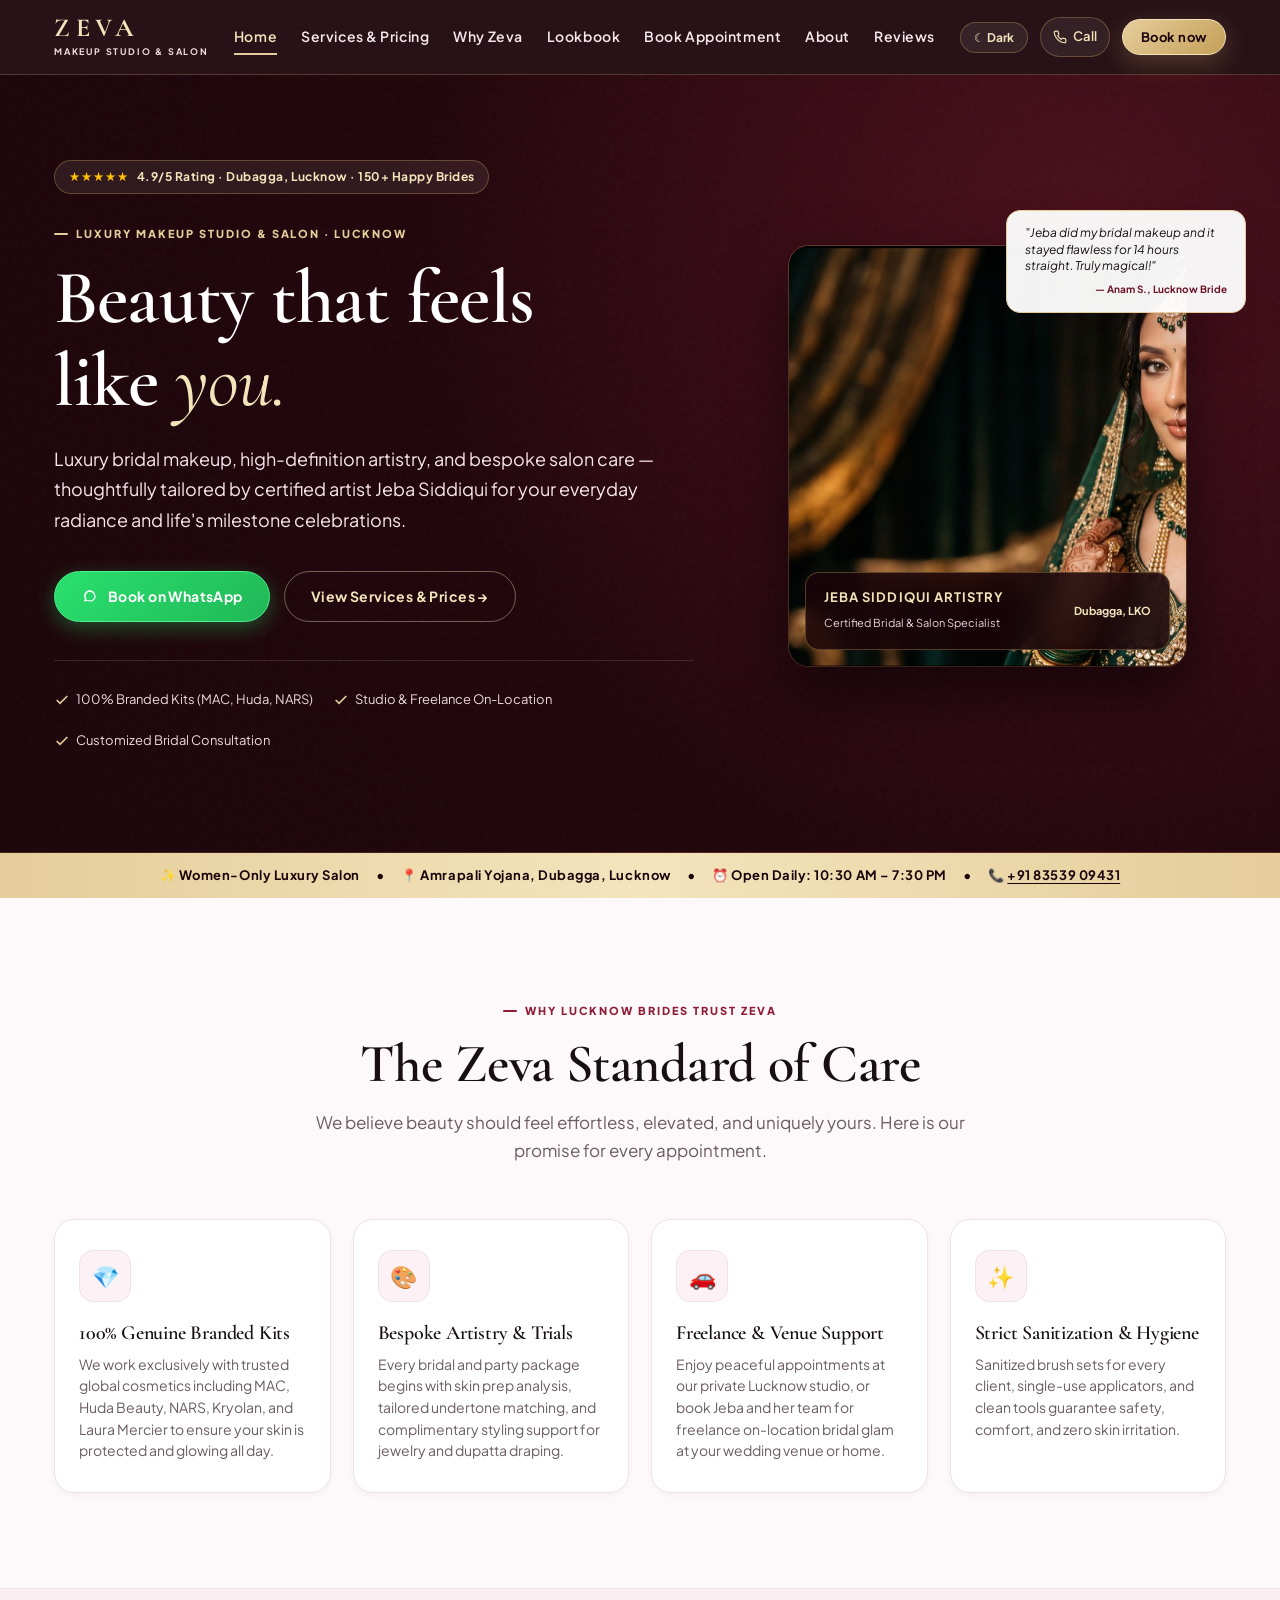
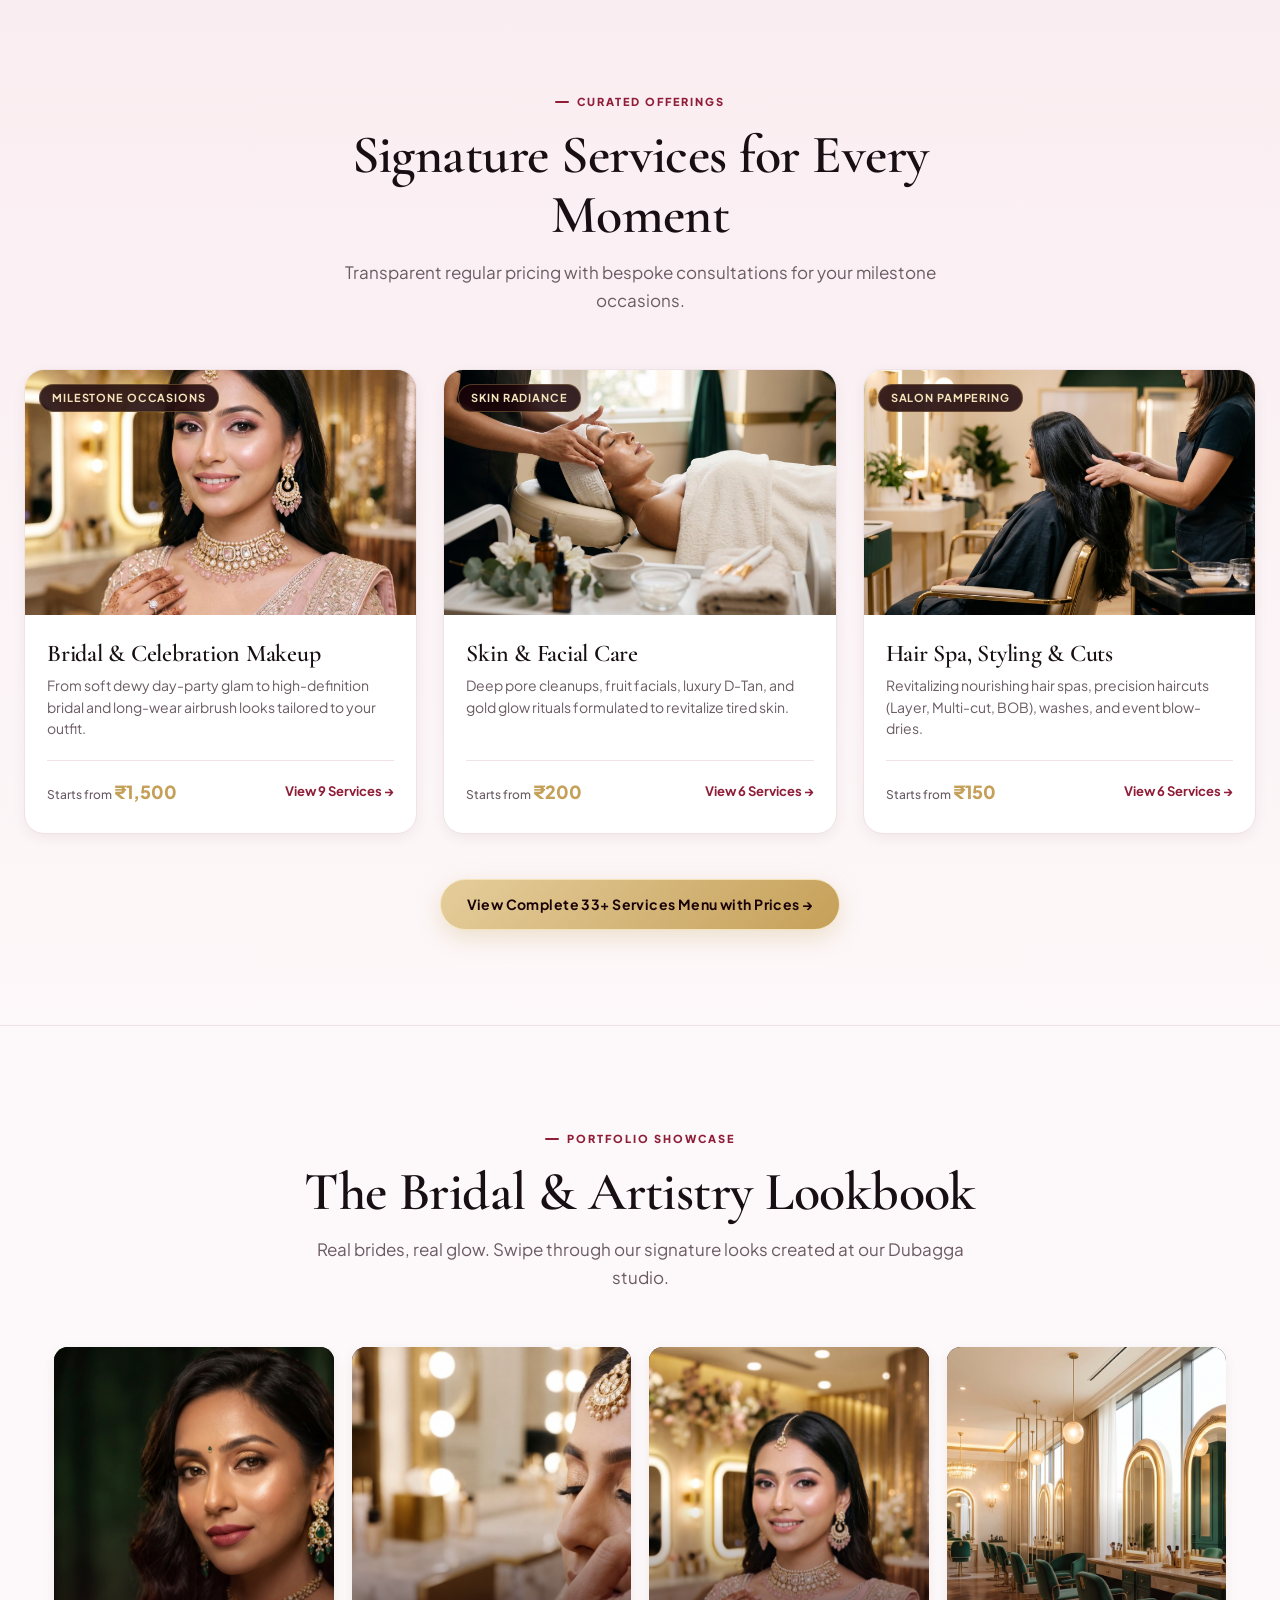
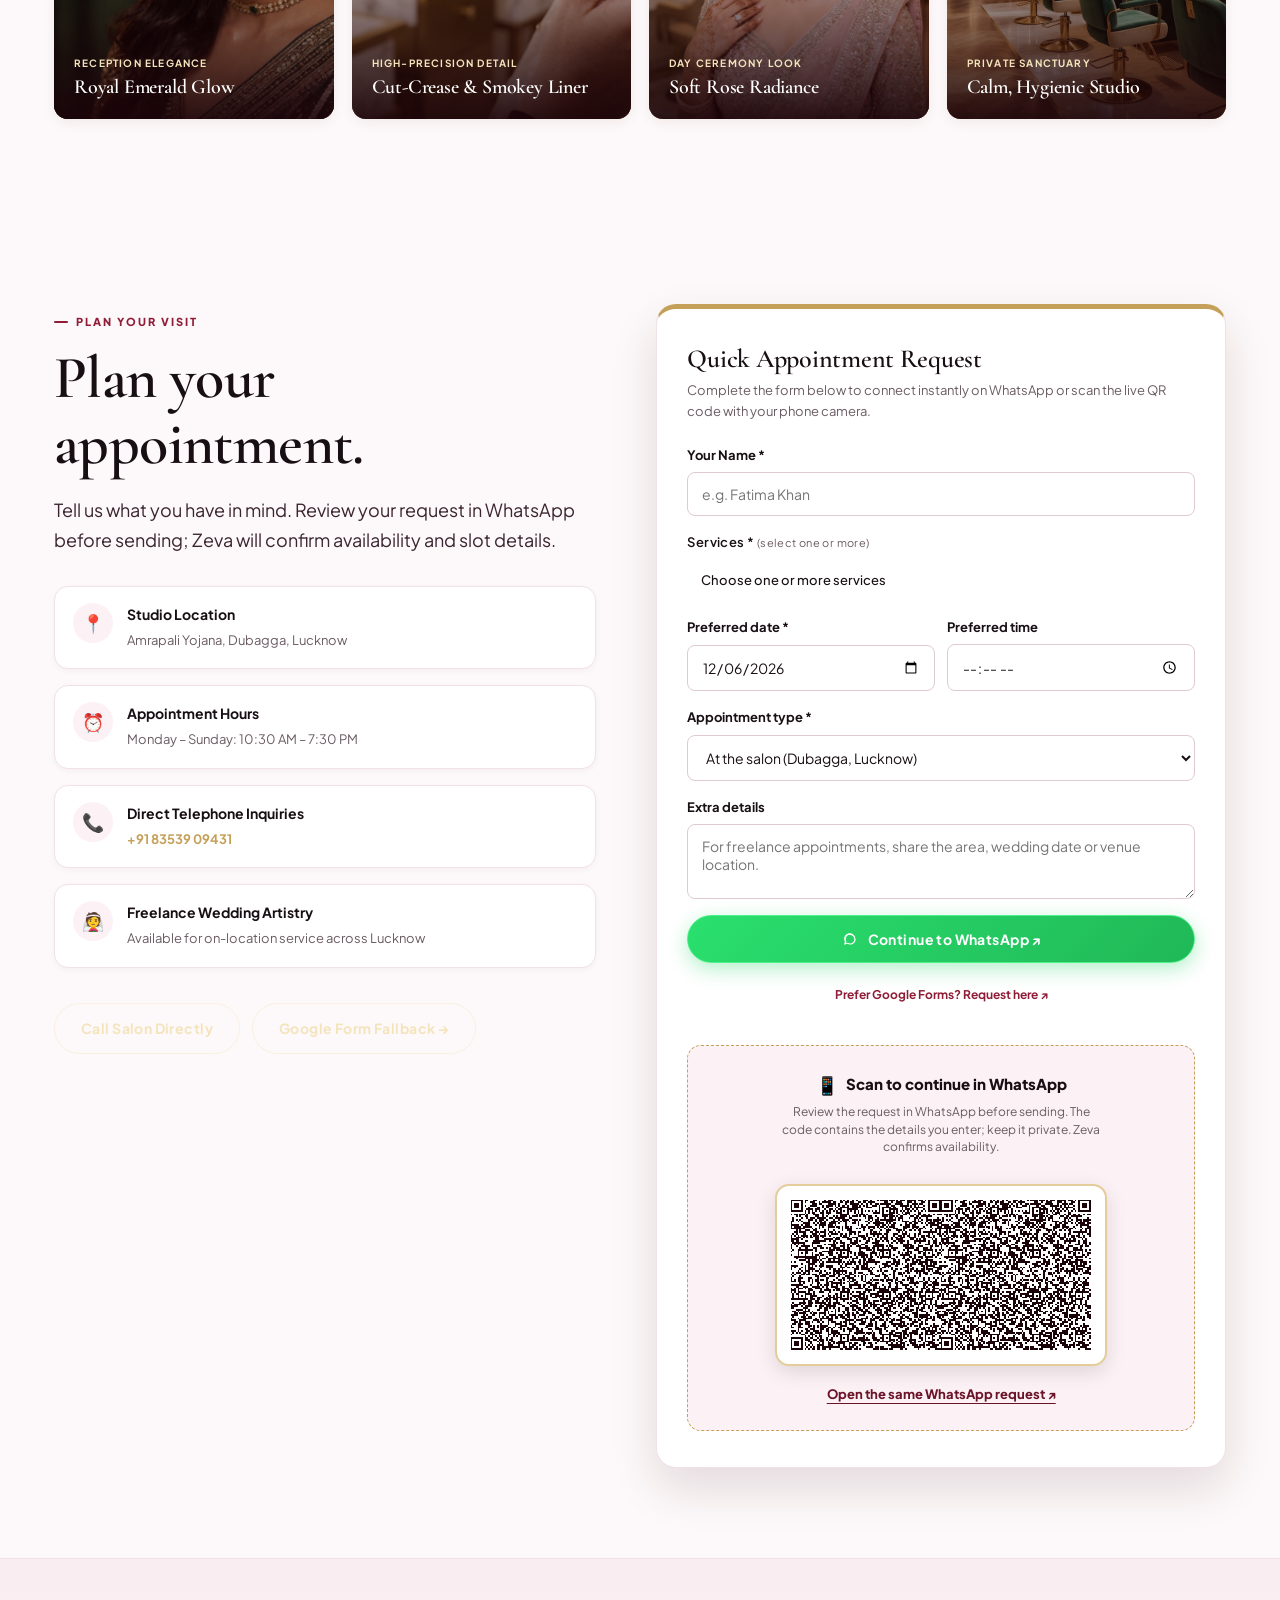
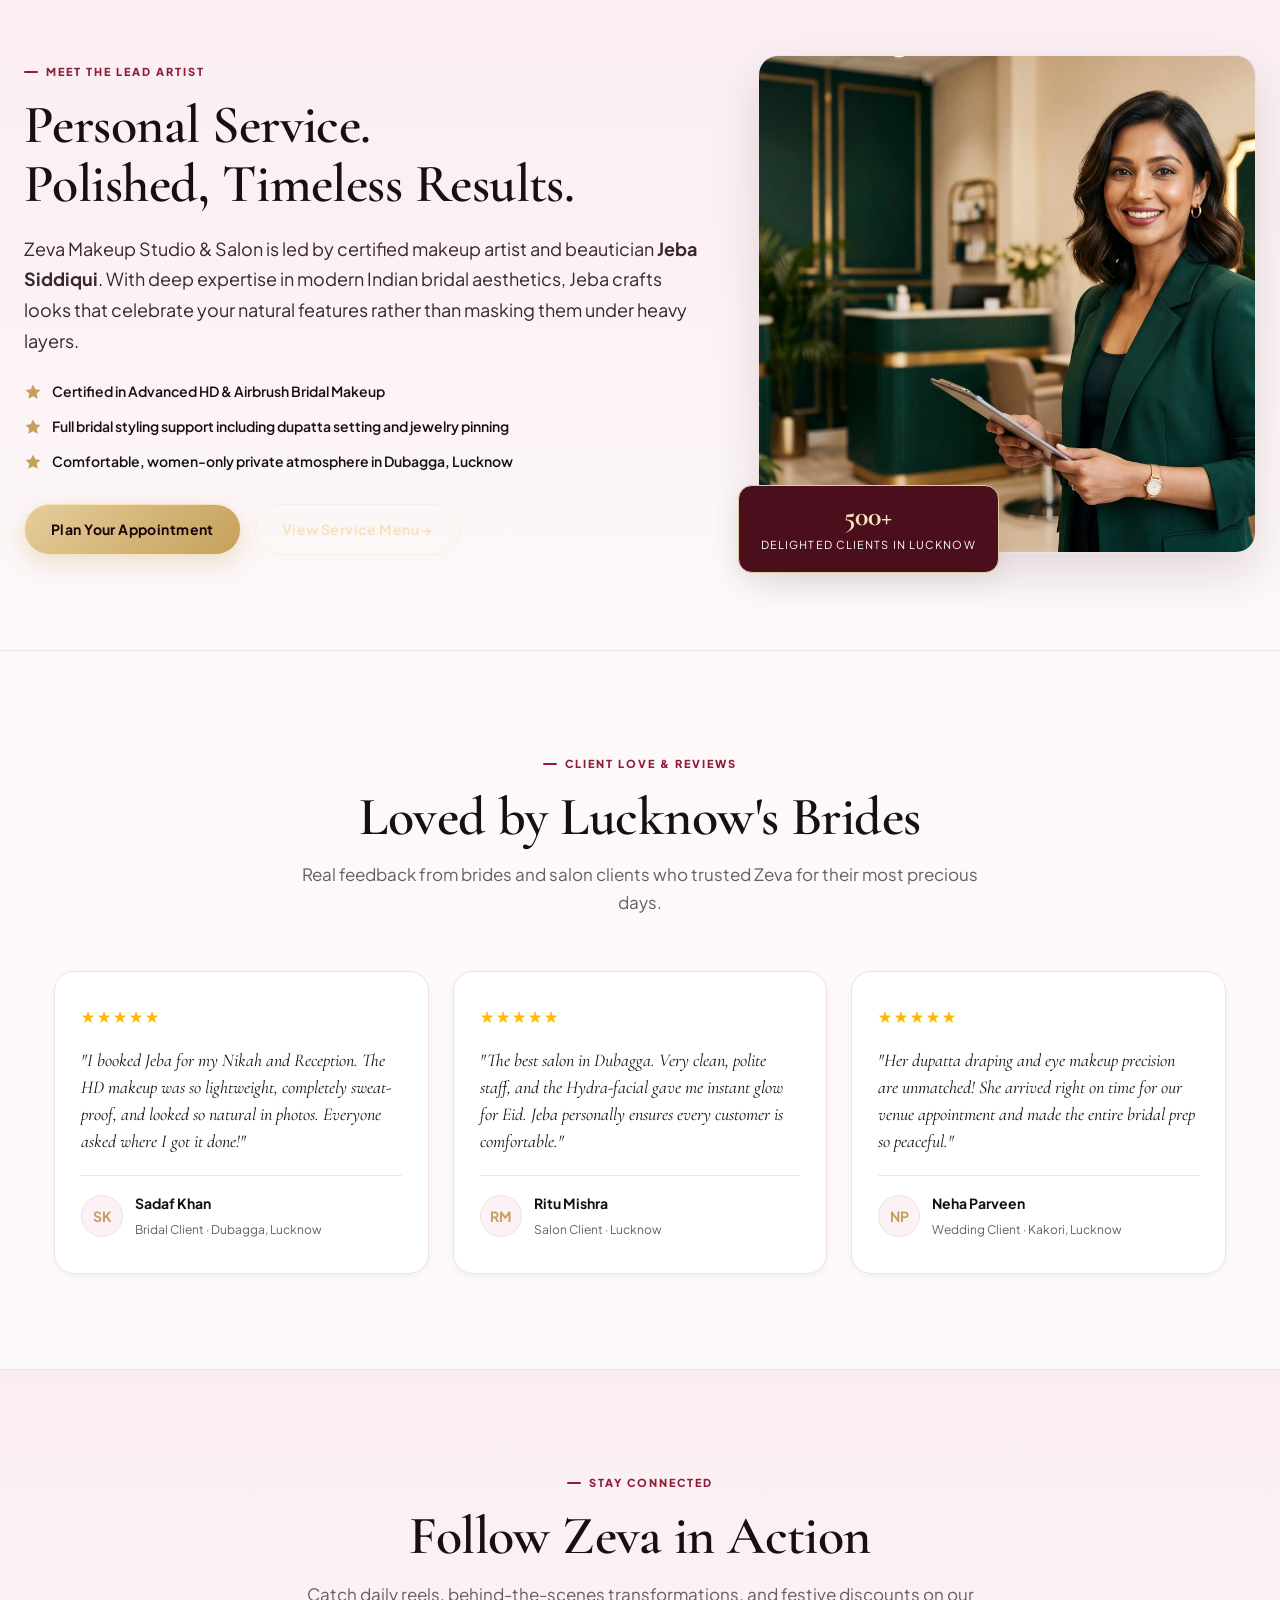
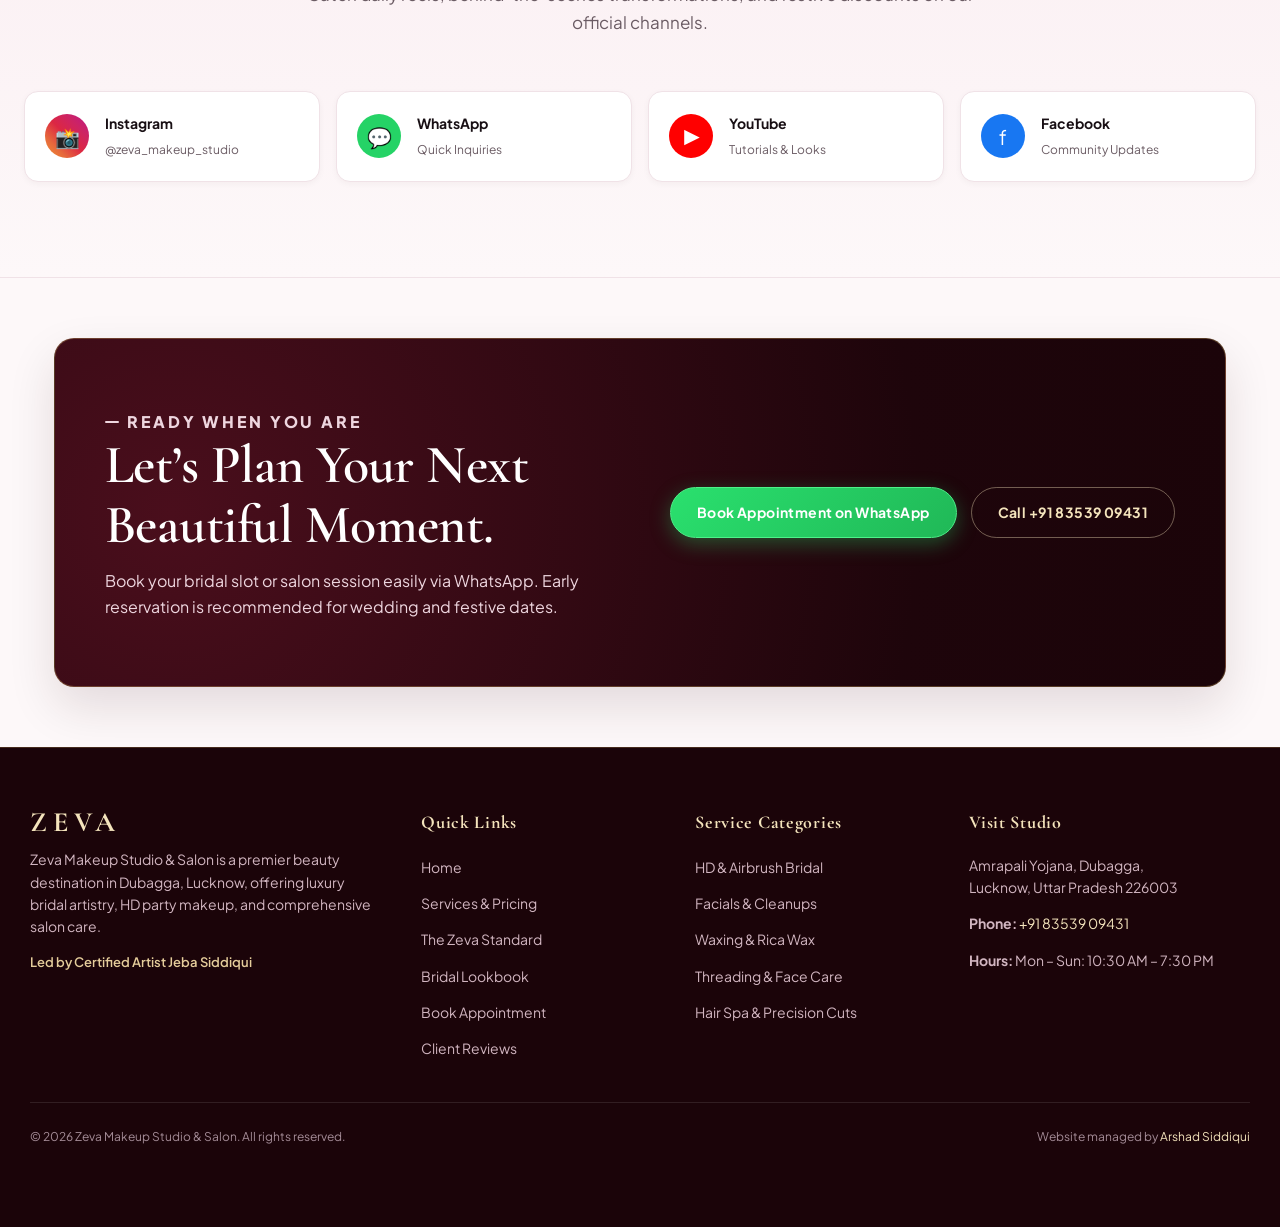
==== commit 7ca3c727: "fix: multi-service checkbox picker and hero image full visibility - Replace single-text service inpu" ====
--- a/index.html
+++ b/index.html
@@ -382,26 +382,56 @@
               <input name="name" autocomplete="name" required maxlength="100" placeholder="e.g. Fatima Khan">
             </label>
 
-            <label>
-              Services *
-              <input name="service" list="onpage-service-options" required maxlength="120" placeholder="Choose or type your desired service...">
-              <datalist id="onpage-service-options">
-                <option value="HD Bridal (₹9,500)">
-                <option value="Air Brush Bridal (₹15,000)">
-                <option value="Engagement Makeup (₹5,500)">
-                <option value="HD Engagement Makeup (₹7,500)">
-                <option value="Reception Makeup (₹6,500)">
-                <option value="Day Party Makeup (₹1,500)">
-                <option value="Haldi Mehandi Makeup (₹2,500)">
-                <option value="Gold Facial (₹1,000)">
-                <option value="Fruit Cleanup (₹600)">
-                <option value="Luxury D-Tan (₹500)">
-                <option value="Hair Spa (₹1,200)">
-                <option value="Layer / Multi Cut (₹500)">
-                <option value="Full Face Threading (₹200)">
-                <option value="Rica Wax Full Hand & Leg (₹1,800)">
-              </datalist>
-            </label>
+                        <div class="field-group">
+              <span class="field-label">Services * <em class="field-hint">(select one or more)</em></span>
+              <details class="service-picker">
+                <summary>Choose one or more services</summary>
+                <div class="service-picker-grid">
+                  <strong class="picker-category">💄 Makeup</strong>
+                  <label class="picker-item"><input type="checkbox" name="services" value="Day Party Makeup (₹1,500)"> Day Party Makeup – ₹1,500</label>
+                  <label class="picker-item"><input type="checkbox" name="services" value="Haldi Mehandi Makeup (₹2,500)"> Haldi/Mehandi Makeup – ₹2,500</label>
+                  <label class="picker-item"><input type="checkbox" name="services" value="HD Makeup (₹3,500)"> HD Makeup – ₹3,500</label>
+                  <label class="picker-item"><input type="checkbox" name="services" value="Engagement Makeup (₹5,500)"> Engagement Makeup – ₹5,500</label>
+                  <label class="picker-item"><input type="checkbox" name="services" value="HD Engagement Makeup (₹7,500)"> HD Engagement – ₹7,500</label>
+                  <label class="picker-item"><input type="checkbox" name="services" value="Reception Makeup (₹6,500)"> Reception Makeup – ₹6,500</label>
+                  <label class="picker-item"><input type="checkbox" name="services" value="HD Bridal (₹9,500)"> HD Bridal – ₹9,500</label>
+                  <label class="picker-item"><input type="checkbox" name="services" value="Engagement Airbrush (₹10,000)"> Engagement Airbrush – ₹10,000</label>
+                  <label class="picker-item"><input type="checkbox" name="services" value="Air Brush Bridal (₹15,000)"> Airbrush Bridal – ₹15,000</label>
+
+                  <strong class="picker-category">🌿 Skin &amp; Facials</strong>
+                  <label class="picker-item"><input type="checkbox" name="services" value="Bleach (₹200)"> Bleach – ₹200</label>
+                  <label class="picker-item"><input type="checkbox" name="services" value="D-Tan (₹200)"> D-Tan – ₹200</label>
+                  <label class="picker-item"><input type="checkbox" name="services" value="Luxury D-Tan (₹500)"> Luxury D-Tan – ₹500</label>
+                  <label class="picker-item"><input type="checkbox" name="services" value="Cleanup (₹500)"> Cleanup – ₹500</label>
+                  <label class="picker-item"><input type="checkbox" name="services" value="Fruit Cleanup (₹600)"> Fruit Cleanup – ₹600</label>
+                  <label class="picker-item"><input type="checkbox" name="services" value="Gold Facial (₹1,000)"> Gold Facial – ₹1,000</label>
+
+                  <strong class="picker-category">🪒 Waxing</strong>
+                  <label class="picker-item"><input type="checkbox" name="services" value="Under Arms Wax (₹100)"> Under Arms – ₹100</label>
+                  <label class="picker-item"><input type="checkbox" name="services" value="Half Leg Wax (₹400)"> Half Leg – ₹400</label>
+                  <label class="picker-item"><input type="checkbox" name="services" value="Full Leg Wax (₹600)"> Full Leg – ₹600</label>
+                  <label class="picker-item"><input type="checkbox" name="services" value="Full Face Wax (₹300)"> Full Face – ₹300</label>
+                  <label class="picker-item"><input type="checkbox" name="services" value="Half Hand Wax (₹250)"> Half Hand – ₹250</label>
+                  <label class="picker-item"><input type="checkbox" name="services" value="Full Hand Wax (₹400)"> Full Hand – ₹400</label>
+                  <label class="picker-item"><input type="checkbox" name="services" value="Rica Wax Full Hand (₹800)"> Rica Wax Full Hand – ₹800</label>
+                  <label class="picker-item"><input type="checkbox" name="services" value="Rica Wax Full Leg (₹1,000)"> Rica Wax Full Leg – ₹1,000</label>
+
+                  <strong class="picker-category">✂️ Threading</strong>
+                  <label class="picker-item"><input type="checkbox" name="services" value="Eyebrow Threading (₹50)"> Eyebrow – ₹50</label>
+                  <label class="picker-item"><input type="checkbox" name="services" value="Forehead &amp; Chin (₹30)"> Forehead &amp; Chin – ₹30</label>
+                  <label class="picker-item"><input type="checkbox" name="services" value="Upper Lips (₹30)"> Upper Lips – ₹30</label>
+                  <label class="picker-item"><input type="checkbox" name="services" value="Full Face Threading (₹200)"> Full Face – ₹200</label>
+
+                  <strong class="picker-category">💇 Hair</strong>
+                  <label class="picker-item"><input type="checkbox" name="services" value="Hair Wash (₹150)"> Hair Wash – ₹150</label>
+                  <label class="picker-item"><input type="checkbox" name="services" value="Hair Trimming (₹200)"> Hair Trimming – ₹200</label>
+                  <label class="picker-item"><input type="checkbox" name="services" value="V &amp; U Shape Cut (₹250)"> V &amp; U Shape Cut – ₹250</label>
+                  <label class="picker-item"><input type="checkbox" name="services" value="Layer / Multi Cut (₹500)"> Layer/Multi Cut – ₹500</label>
+                  <label class="picker-item"><input type="checkbox" name="services" value="BOB Cut (₹500)"> BOB Cut – ₹500</label>
+                  <label class="picker-item"><input type="checkbox" name="services" value="Hair Spa (₹1,200)"> Hair Spa – ₹1,200</label>
+                </div>
+              </details>
+            </div>
 
             <div style="display: grid; grid-template-columns: 1fr 1fr; gap: 12px;">
               <label>
@@ -675,26 +705,56 @@
           <input name="name" autocomplete="name" required maxlength="100" placeholder="e.g. Fatima Khan">
         </label>
 
-        <label>
-          Desired Service *
-          <input name="service" list="modal-service-list" required maxlength="120" placeholder="e.g. HD Bridal, Facial, Hair Spa">
-          <datalist id="modal-service-list">
-            <option value="HD Bridal (₹9,500)">
-            <option value="Air Brush Bridal (₹15,000)">
-            <option value="Engagement Makeup (₹5,500)">
-            <option value="HD Engagement Makeup (₹7,500)">
-            <option value="Reception Makeup (₹6,500)">
-            <option value="Day Party Makeup (₹1,500)">
-            <option value="Haldi Mehandi Makeup (₹2,500)">
-            <option value="Luxury D-Tan (₹500)">
-            <option value="Gold Facial (₹1,000)">
-            <option value="Fruit Cleanup (₹600)">
-            <option value="Hair Spa (₹1,200)">
-            <option value="Layer / Multi Cut (₹500)">
-            <option value="Full Face Threading (₹200)">
-            <option value="Rica Wax Full Hand & Leg">
-          </datalist>
-        </label>
+                <div class="field-group">
+          <span class="field-label">Services * <em class="field-hint">(select one or more)</em></span>
+          <details class="service-picker">
+            <summary>Choose one or more services</summary>
+            <div class="service-picker-grid">
+              <strong class="picker-category">💄 Makeup</strong>
+              <label class="picker-item"><input type="checkbox" name="services" value="Day Party Makeup (₹1,500)"> Day Party Makeup – ₹1,500</label>
+              <label class="picker-item"><input type="checkbox" name="services" value="Haldi Mehandi Makeup (₹2,500)"> Haldi/Mehandi Makeup – ₹2,500</label>
+              <label class="picker-item"><input type="checkbox" name="services" value="HD Makeup (₹3,500)"> HD Makeup – ₹3,500</label>
+              <label class="picker-item"><input type="checkbox" name="services" value="Engagement Makeup (₹5,500)"> Engagement Makeup – ₹5,500</label>
+              <label class="picker-item"><input type="checkbox" name="services" value="HD Engagement Makeup (₹7,500)"> HD Engagement – ₹7,500</label>
+              <label class="picker-item"><input type="checkbox" name="services" value="Reception Makeup (₹6,500)"> Reception Makeup – ₹6,500</label>
+              <label class="picker-item"><input type="checkbox" name="services" value="HD Bridal (₹9,500)"> HD Bridal – ₹9,500</label>
+              <label class="picker-item"><input type="checkbox" name="services" value="Engagement Airbrush (₹10,000)"> Engagement Airbrush – ₹10,000</label>
+              <label class="picker-item"><input type="checkbox" name="services" value="Air Brush Bridal (₹15,000)"> Airbrush Bridal – ₹15,000</label>
+
+              <strong class="picker-category">🌿 Skin &amp; Facials</strong>
+              <label class="picker-item"><input type="checkbox" name="services" value="Bleach (₹200)"> Bleach – ₹200</label>
+              <label class="picker-item"><input type="checkbox" name="services" value="D-Tan (₹200)"> D-Tan – ₹200</label>
+              <label class="picker-item"><input type="checkbox" name="services" value="Luxury D-Tan (₹500)"> Luxury D-Tan – ₹500</label>
+              <label class="picker-item"><input type="checkbox" name="services" value="Cleanup (₹500)"> Cleanup – ₹500</label>
+              <label class="picker-item"><input type="checkbox" name="services" value="Fruit Cleanup (₹600)"> Fruit Cleanup – ₹600</label>
+              <label class="picker-item"><input type="checkbox" name="services" value="Gold Facial (₹1,000)"> Gold Facial – ₹1,000</label>
+
+              <strong class="picker-category">🪒 Waxing</strong>
+              <label class="picker-item"><input type="checkbox" name="services" value="Under Arms Wax (₹100)"> Under Arms – ₹100</label>
+              <label class="picker-item"><input type="checkbox" name="services" value="Half Leg Wax (₹400)"> Half Leg – ₹400</label>
+              <label class="picker-item"><input type="checkbox" name="services" value="Full Leg Wax (₹600)"> Full Leg – ₹600</label>
+              <label class="picker-item"><input type="checkbox" name="services" value="Full Face Wax (₹300)"> Full Face – ₹300</label>
+              <label class="picker-item"><input type="checkbox" name="services" value="Half Hand Wax (₹250)"> Half Hand – ₹250</label>
+              <label class="picker-item"><input type="checkbox" name="services" value="Full Hand Wax (₹400)"> Full Hand – ₹400</label>
+              <label class="picker-item"><input type="checkbox" name="services" value="Rica Wax Full Hand (₹800)"> Rica Wax Full Hand – ₹800</label>
+              <label class="picker-item"><input type="checkbox" name="services" value="Rica Wax Full Leg (₹1,000)"> Rica Wax Full Leg – ₹1,000</label>
+
+              <strong class="picker-category">✂️ Threading</strong>
+              <label class="picker-item"><input type="checkbox" name="services" value="Eyebrow Threading (₹50)"> Eyebrow – ₹50</label>
+              <label class="picker-item"><input type="checkbox" name="services" value="Forehead &amp; Chin (₹30)"> Forehead &amp; Chin – ₹30</label>
+              <label class="picker-item"><input type="checkbox" name="services" value="Upper Lips (₹30)"> Upper Lips – ₹30</label>
+              <label class="picker-item"><input type="checkbox" name="services" value="Full Face Threading (₹200)"> Full Face – ₹200</label>
+
+              <strong class="picker-category">💇 Hair</strong>
+              <label class="picker-item"><input type="checkbox" name="services" value="Hair Wash (₹150)"> Hair Wash – ₹150</label>
+              <label class="picker-item"><input type="checkbox" name="services" value="Hair Trimming (₹200)"> Hair Trimming – ₹200</label>
+              <label class="picker-item"><input type="checkbox" name="services" value="V &amp; U Shape Cut (₹250)"> V &amp; U Shape Cut – ₹250</label>
+              <label class="picker-item"><input type="checkbox" name="services" value="Layer / Multi Cut (₹500)"> Layer/Multi Cut – ₹500</label>
+              <label class="picker-item"><input type="checkbox" name="services" value="BOB Cut (₹500)"> BOB Cut – ₹500</label>
+              <label class="picker-item"><input type="checkbox" name="services" value="Hair Spa (₹1,200)"> Hair Spa – ₹1,200</label>
+            </div>
+          </details>
+        </div>
 
         <div style="display: grid; grid-template-columns: 1fr 1fr; gap: 12px;">
           <label>
--- a/assets/css/styles.css
+++ b/assets/css/styles.css
@@ -584,8 +584,12 @@
 
 .hero-frame img {
   width: 100%;
-  aspect-ratio: 4/5;
+  height: auto;
+  min-height: 420px;
+  max-height: 620px;
   object-fit: cover;
+  object-position: center 15%;
+  display: block;
   transition: transform 0.6s cubic-bezier(0.16, 1, 0.3, 1);
 }
 
@@ -819,6 +823,113 @@
   resize: vertical;
 }
 
+/* ── Service Multi-Select Picker ─────────────────────────────────────── */
+.field-group {
+  display: flex;
+  flex-direction: column;
+  gap: 6px;
+}
+
+.field-label {
+  font-size: 13px;
+  font-weight: 600;
+  color: var(--text-secondary);
+  letter-spacing: 0.03em;
+}
+
+.field-hint {
+  font-weight: 400;
+  font-style: normal;
+  color: var(--text-muted);
+  font-size: 11px;
+}
+
+.service-picker {
+  border: 1.5px solid var(--border);
+  border-radius: var(--radius-sm);
+  background: var(--surface);
+  overflow: hidden;
+  transition: border-color 0.2s;
+}
+
+.service-picker:focus-within {
+  border-color: var(--gold-400);
+}
+
+.service-picker summary {
+  cursor: pointer;
+  padding: 10px 14px;
+  font-size: 13px;
+  font-weight: 500;
+  color: var(--text-secondary);
+  list-style: none;
+  user-select: none;
+  background: var(--surface-alt, var(--surface));
+  display: flex;
+  align-items: center;
+  gap: 6px;
+}
+
+.service-picker summary::-webkit-details-marker { display: none; }
+
+.service-picker[open] summary {
+  border-bottom: 1px solid var(--border);
+  color: var(--text-primary);
+}
+
+.service-picker-grid {
+  display: grid;
+  grid-template-columns: 1fr 1fr;
+  gap: 2px 12px;
+  padding: 12px 14px;
+  max-height: 260px;
+  overflow-y: auto;
+}
+
+.picker-category {
+  grid-column: 1 / -1;
+  font-size: 10px;
+  font-weight: 700;
+  letter-spacing: 0.1em;
+  text-transform: uppercase;
+  color: var(--gold-600);
+  margin-top: 10px;
+  padding-bottom: 4px;
+  border-bottom: 1px solid var(--border);
+}
+
+.picker-category:first-child {
+  margin-top: 0;
+}
+
+.picker-item {
+  display: flex;
+  align-items: center;
+  gap: 7px;
+  font-size: 12px;
+  color: var(--text-secondary);
+  padding: 4px 2px;
+  cursor: pointer;
+  transition: color 0.15s;
+  font-weight: 400;
+  line-height: 1.3;
+}
+
+.picker-item:hover {
+  color: var(--text-primary);
+}
+
+.picker-item input[type="checkbox"] {
+  width: 14px;
+  height: 14px;
+  min-width: 14px;
+  accent-color: var(--burgundy-700);
+  cursor: pointer;
+  margin: 0;
+}
+
+/* ── End Service Picker ───────────────────────────────────────────────── */
+
 .form-link {
   font-size: 12px;
   color: var(--burgundy-600);
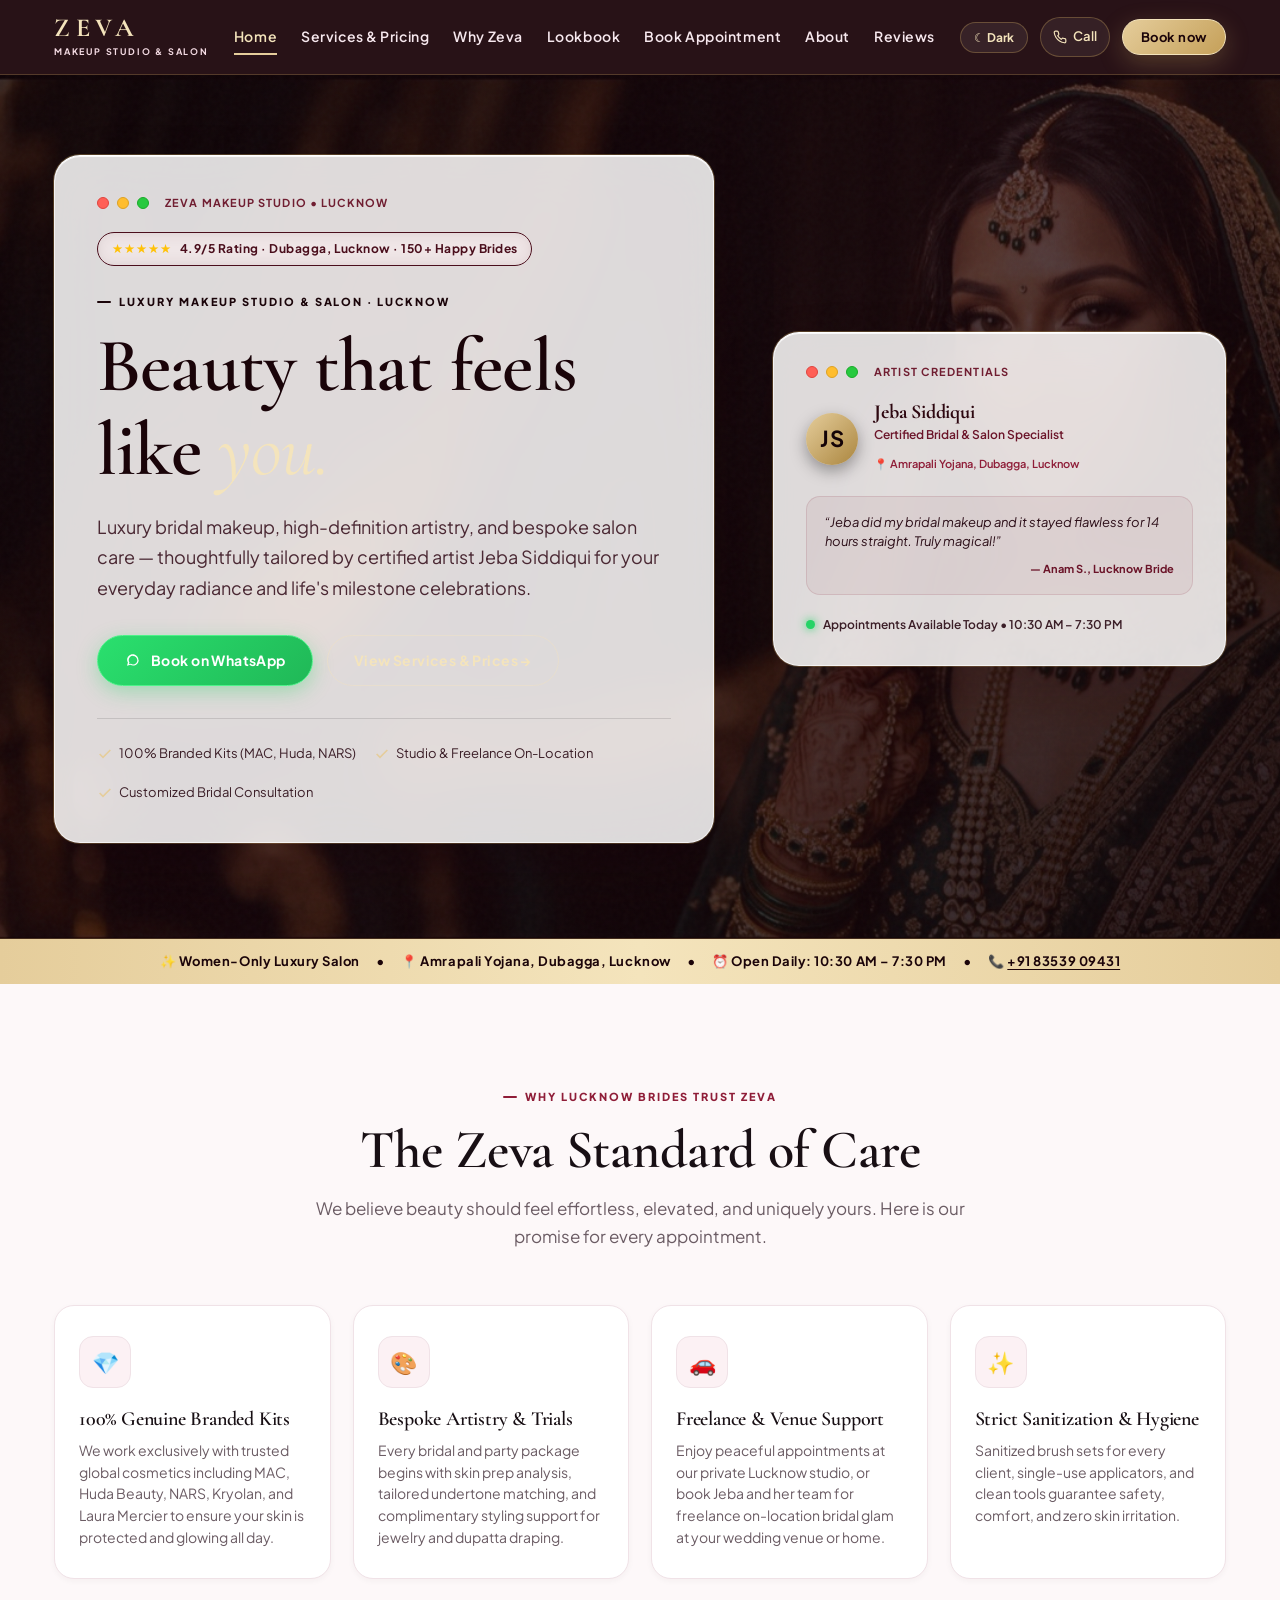
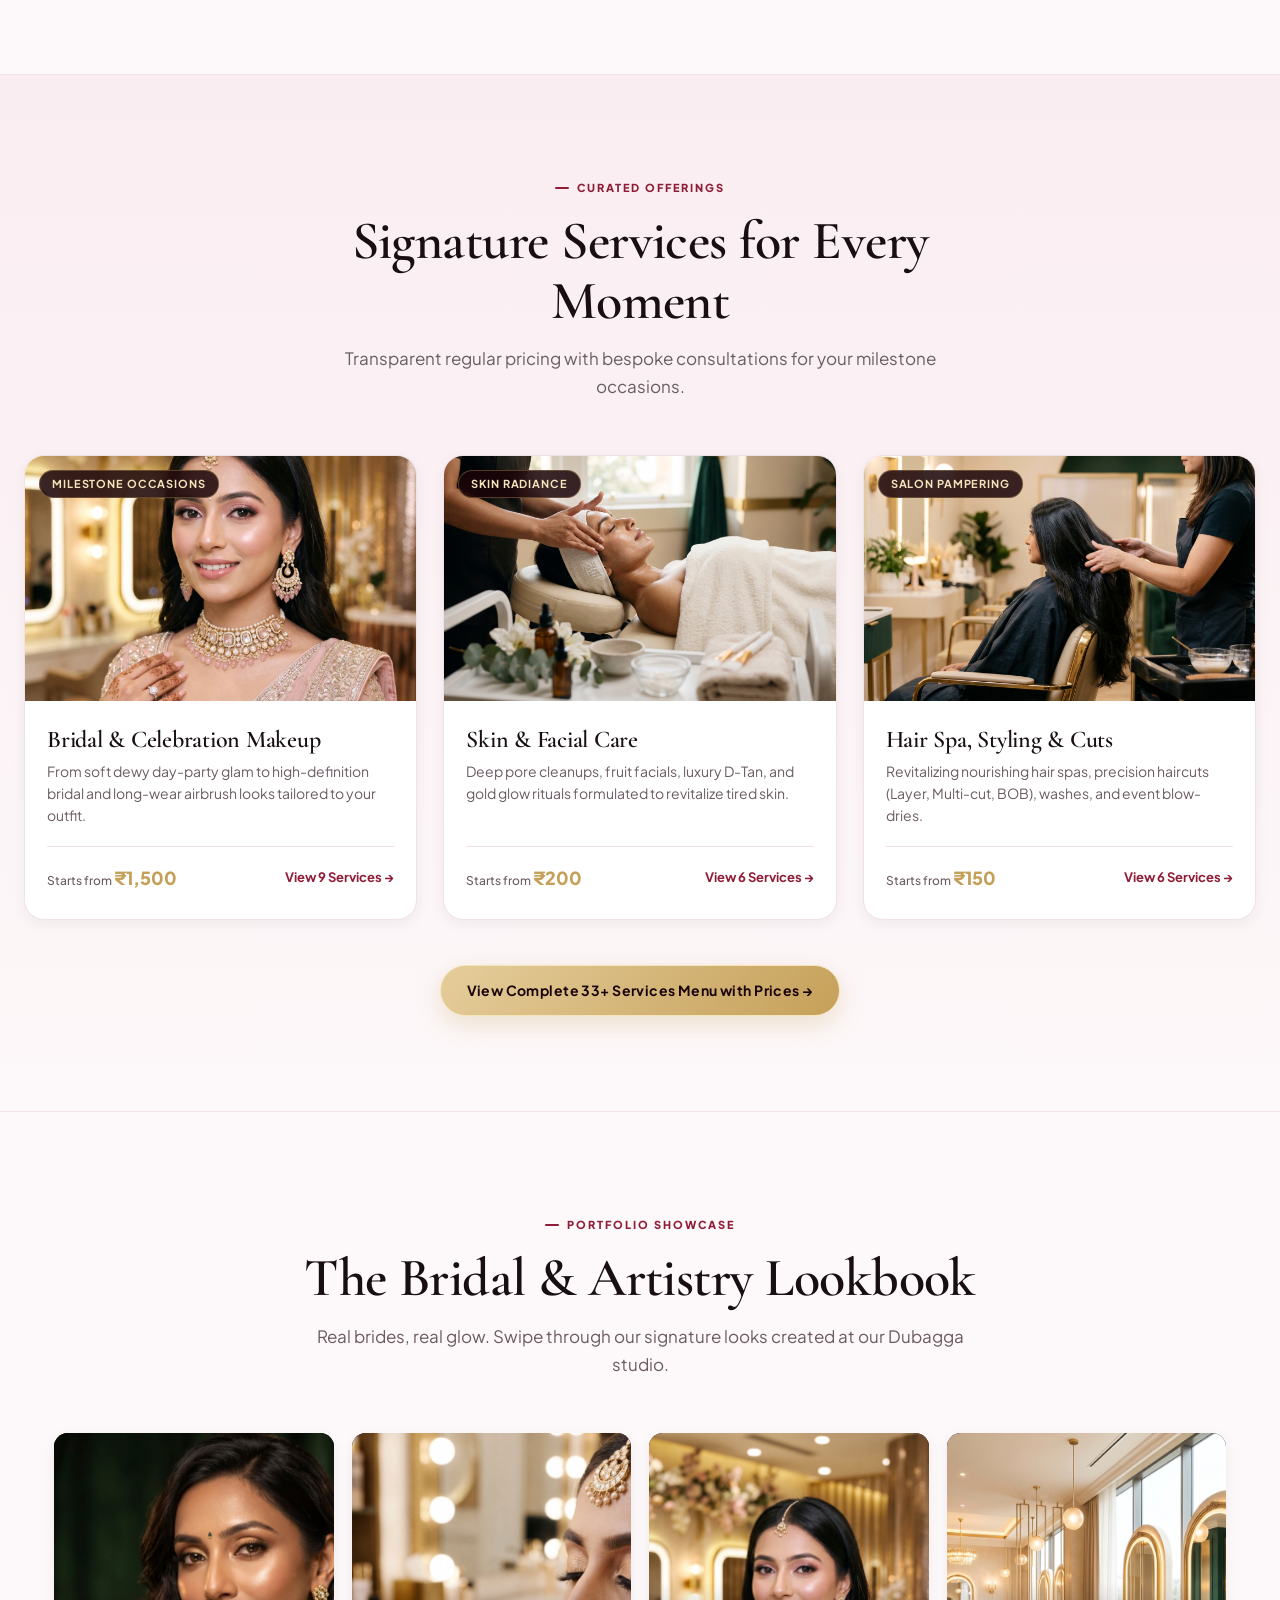
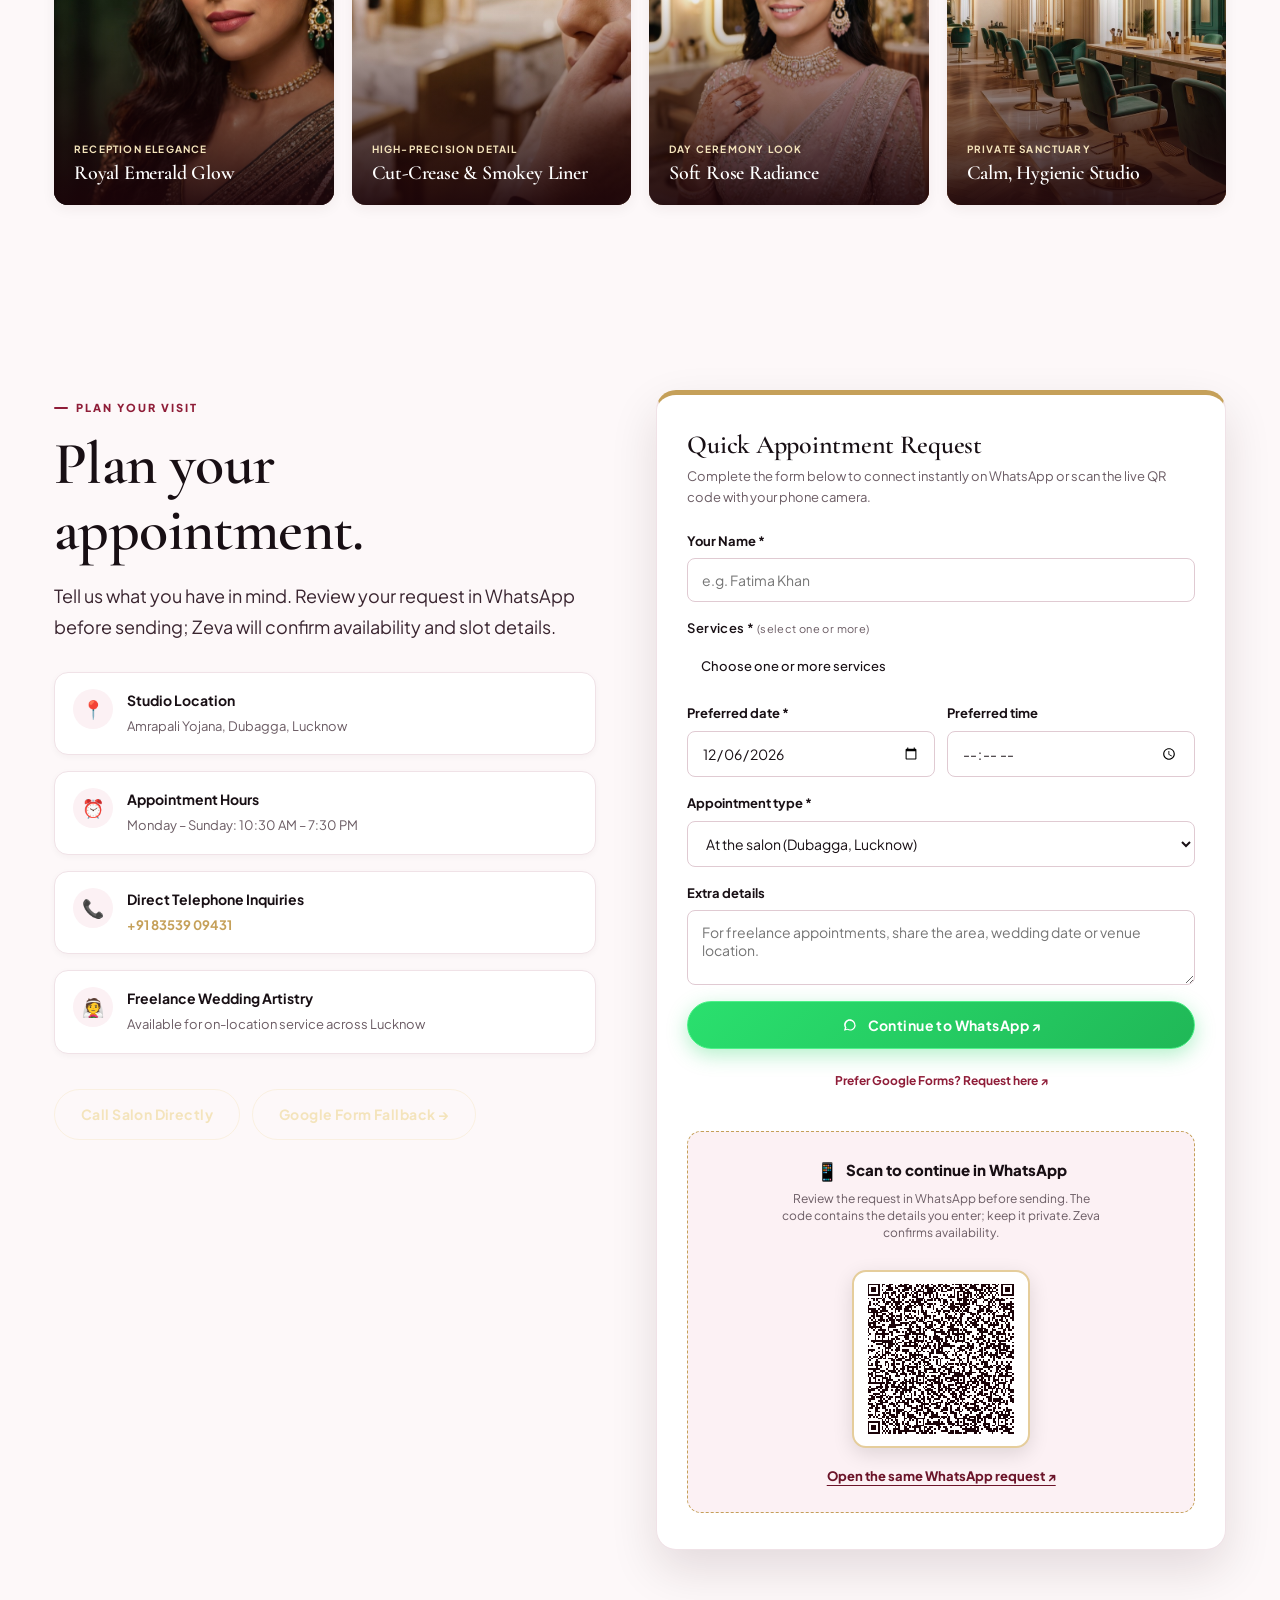
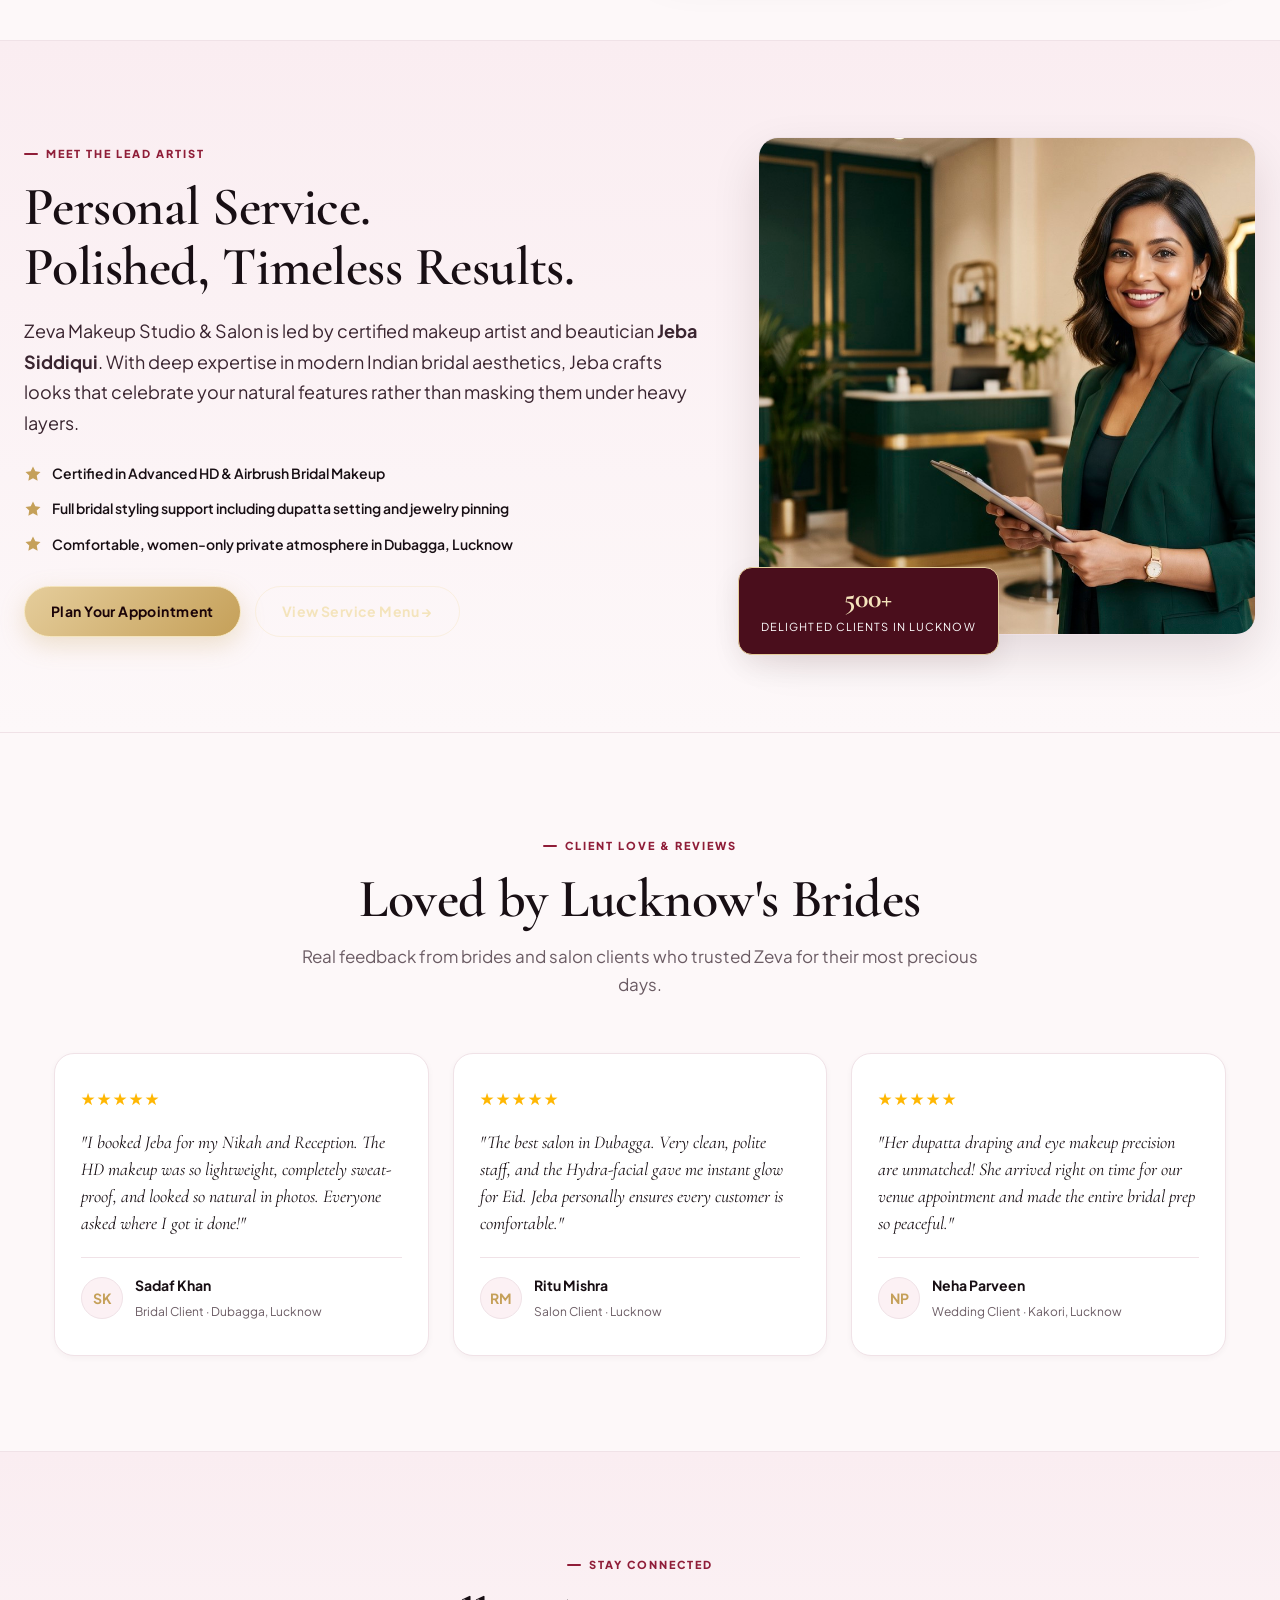
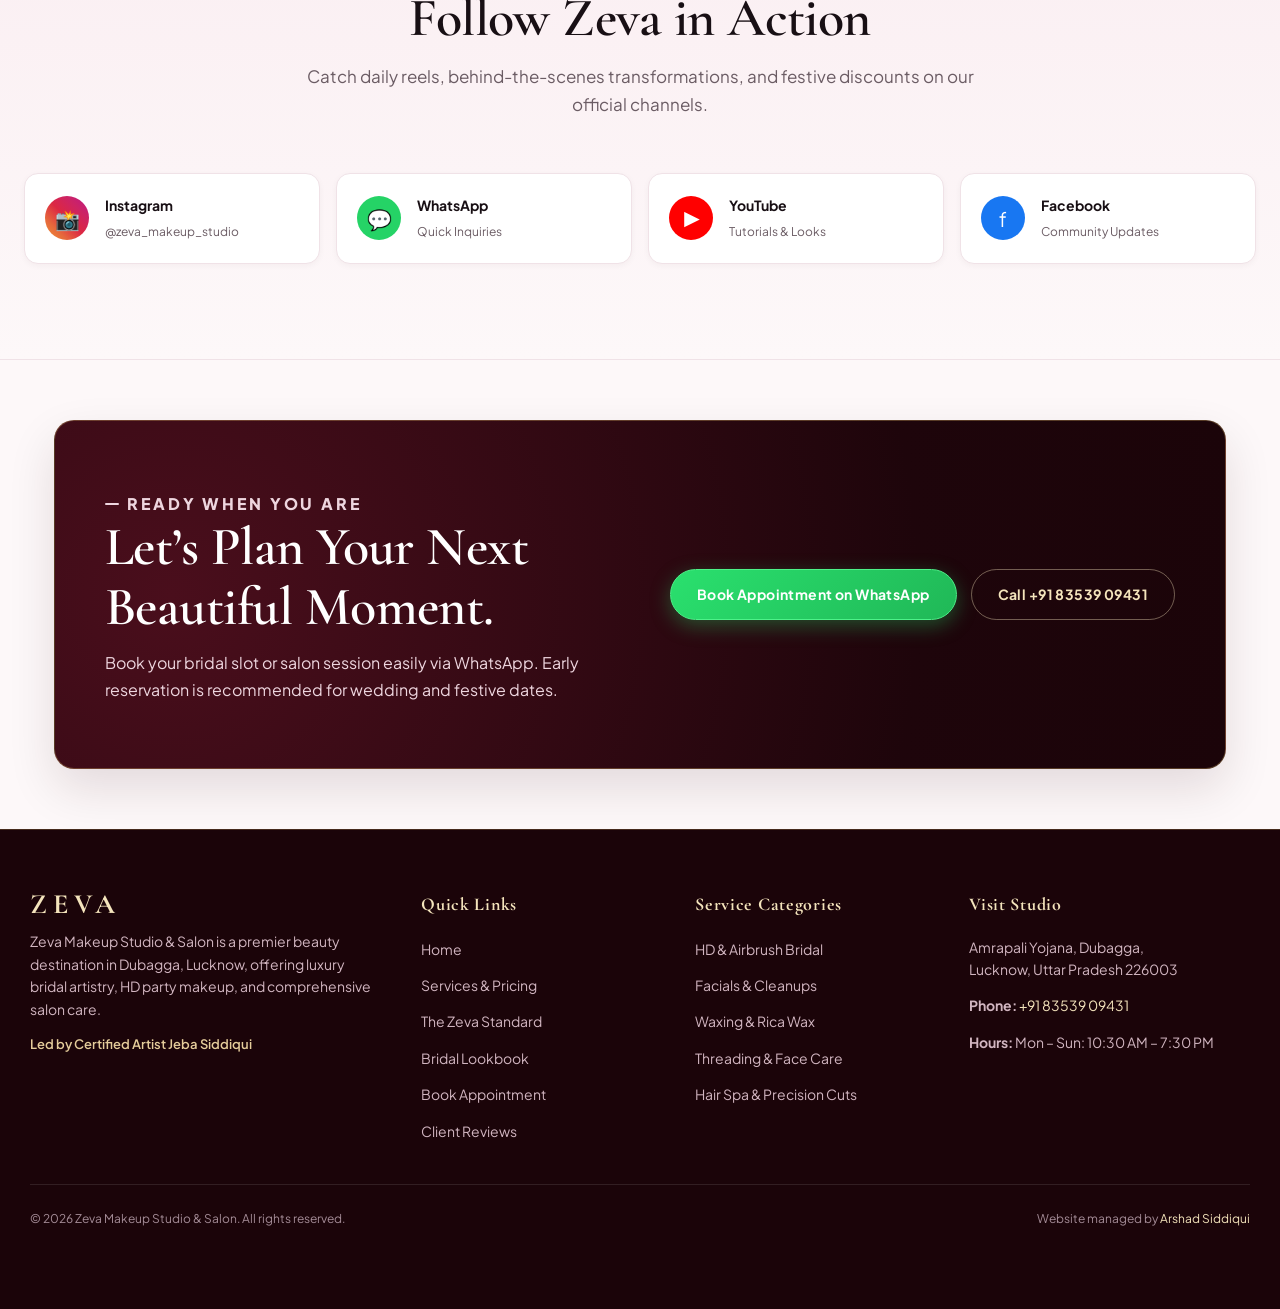
==== commit f5f5b95d: "feat: full-cover hero background with Mac transparency glass, single QR fix, and category image fram" ====
--- a/index.html
+++ b/index.html
@@ -104,10 +104,17 @@
   </header>
 
   <main>
-    <!-- Hero Section -->
-    <section class="hero">
+    <!-- Hero Section with Full-Cover Background & Mac Transparency Glass -->
+    <section class="hero" style="background-image: linear-gradient(135deg, rgba(16, 2, 6, 0.84) 0%, rgba(26, 4, 10, 0.70) 50%, rgba(14, 2, 5, 0.90) 100%), url('assets/images/hero/hero-bride.jpg');">
       <div class="hero-container">
-        <div class="hero-copy">
+        <div class="hero-copy mac-glass-panel">
+          <div class="mac-window-controls">
+            <span class="mac-dot close"></span>
+            <span class="mac-dot minimize"></span>
+            <span class="mac-dot maximize"></span>
+            <span class="mac-window-title">Zeva Makeup Studio &bull; Lucknow</span>
+          </div>
+
           <div class="hero-rating-pill">
             <span class="stars">★★★★★</span>
             <span>4.9/5 Rating · Dubagga, Lucknow · 150+ Happy Brides</span>
@@ -142,21 +149,36 @@
           </div>
         </div>
 
-        <div class="hero-art-wrapper">
-          <div class="hero-floating-card">
-            <p>"Jeba did my bridal makeup and it stayed flawless for 14 hours straight. Truly magical!"</p>
-            <cite>— Anam S., Lucknow Bride</cite>
-          </div>
-          <figure class="hero-frame">
-            <img src="assets/images/hero/hero-bride.jpg" alt="Luxury bridal makeup inspiration by Zeva Makeup Studio" width="600" height="750" fetchpriority="high">
-            <div class="hero-frame-badge">
+        <div class="hero-sidebar-glass">
+          <div class="mac-glass-panel hero-side-card">
+            <div class="mac-window-controls">
+              <span class="mac-dot close"></span>
+              <span class="mac-dot minimize"></span>
+              <span class="mac-dot maximize"></span>
+              <span class="mac-window-title">Artist Credentials</span>
+            </div>
+
+            <div class="hero-artist-badge-inner">
+              <div class="artist-avatar-wrap">
+                <span class="artist-monogram">JS</span>
+              </div>
               <div>
-                <strong>Jeba Siddiqui Artistry</strong>
-                <span>Certified Bridal &amp; Salon Specialist</span>
-              </div>
-              <span style="color:var(--gold-300); font-weight:700;">Dubagga, LKO</span>
-            </div>
-          </figure>
+                <h3 class="artist-title">Jeba Siddiqui</h3>
+                <p class="artist-role">Certified Bridal &amp; Salon Specialist</p>
+                <span class="artist-location">📍 Amrapali Yojana, Dubagga, Lucknow</span>
+              </div>
+            </div>
+
+            <div class="hero-quote-glass">
+              <p>&ldquo;Jeba did my bridal makeup and it stayed flawless for 14 hours straight. Truly magical!&rdquo;</p>
+              <cite>&mdash; Anam S., Lucknow Bride</cite>
+            </div>
+
+            <div class="hero-quick-status">
+              <span class="status-indicator live"></span>
+              <span>Appointments Available Today &bull; 10:30 AM &ndash; 7:30 PM</span>
+            </div>
+          </div>
         </div>
       </div>
     </section>
--- a/assets/css/styles.css
+++ b/assets/css/styles.css
@@ -483,15 +483,21 @@
 }
 
 /* ==========================================================================
-   HERO SECTION
+   HERO SECTION (Luxury Full-Cover Background & Mac Frosted Glass)
    ========================================================================== */
 
 .hero {
-  background: radial-gradient(circle at 85% 20%, #4a0e1c 0%, #20040a 55%, var(--burgundy-950) 100%);
+  position: relative;
+  background-color: #140307;
+  background-image: 
+    linear-gradient(135deg, rgba(16, 2, 6, 0.84) 0%, rgba(26, 4, 10, 0.72) 50%, rgba(14, 2, 5, 0.92) 100%),
+    url('../images/hero/hero-bride.jpg');
+  background-size: cover;
+  background-position: center 25%;
+  background-repeat: no-repeat;
   color: var(--white);
-  position: relative;
   overflow: hidden;
-  border-bottom: 1px solid rgba(197, 160, 89, 0.2);
+  border-bottom: 1px solid rgba(197, 160, 89, 0.25);
 }
 
 .hero::after {
@@ -505,33 +511,117 @@
 .hero-container {
   max-width: 1220px;
   margin: 0 auto;
-  padding: 85px 24px 100px 24px;
+  padding: 80px 24px 95px 24px;
   display: grid;
-  grid-template-columns: 1.15fr 0.85fr;
-  align-items: center;
-  gap: 50px;
+  grid-template-columns: 1.2fr 0.8fr;
+  align-items: center;
+  gap: 40px;
   position: relative;
   z-index: 1;
 }
 
+/* ── Mac Transparency Style (macOS Frosted Glass) ──────────────────────── */
+.mac-glass-panel {
+  background: rgba(22, 4, 9, 0.68);
+  backdrop-filter: blur(28px) saturate(190%);
+  -webkit-backdrop-filter: blur(28px) saturate(190%);
+  border: 1px solid rgba(255, 255, 255, 0.16);
+  border-top: 1px solid rgba(255, 255, 255, 0.32);
+  border-radius: 26px;
+  box-shadow: 
+    0 30px 60px rgba(0, 0, 0, 0.50),
+    0 0 0 1px rgba(197, 160, 89, 0.25),
+    inset 0 1px 0 rgba(255, 255, 255, 0.20);
+  padding: 38px 42px;
+  position: relative;
+  color: var(--white);
+}
+
+[data-theme="light"] .mac-glass-panel {
+  background: rgba(255, 255, 255, 0.85);
+  backdrop-filter: blur(28px) saturate(180%);
+  -webkit-backdrop-filter: blur(28px) saturate(180%);
+  border: 1px solid rgba(255, 255, 255, 0.65);
+  border-top: 1px solid #ffffff;
+  box-shadow: 
+    0 30px 60px rgba(27, 4, 9, 0.22),
+    0 0 0 1px rgba(197, 160, 89, 0.35),
+    inset 0 1px 0 rgba(255, 255, 255, 0.85);
+  color: #1a0409;
+}
+
+[data-theme="light"] .mac-glass-panel h1,
+[data-theme="light"] .mac-glass-panel p.eyebrow,
+[data-theme="light"] .mac-glass-panel .hero-trust-strip {
+  color: #1a0409;
+}
+
+[data-theme="light"] .mac-glass-panel p.lead {
+  color: #4a2833;
+}
+
+[data-theme="light"] .mac-glass-panel .hero-trust-strip {
+  border-top-color: rgba(0, 0, 0, 0.12);
+  color: #3b1e27;
+}
+
+/* macOS Window Chrome Dots */
+.mac-window-controls {
+  display: flex;
+  align-items: center;
+  gap: 8px;
+  margin-bottom: 20px;
+}
+
+.mac-dot {
+  width: 12px;
+  height: 12px;
+  border-radius: 50%;
+  display: inline-block;
+}
+
+.mac-dot.close { background: #ff5f56; border: 1px solid #e0443e; }
+.mac-dot.minimize { background: #ffbd2e; border: 1px solid #dea123; }
+.mac-dot.maximize { background: #27c93f; border: 1px solid #1aab29; }
+
+.mac-window-title {
+  margin-left: 8px;
+  font-size: 11px;
+  font-weight: 700;
+  letter-spacing: 0.1em;
+  text-transform: uppercase;
+  color: var(--gold-300);
+  opacity: 0.95;
+}
+
+[data-theme="light"] .mac-window-title {
+  color: var(--burgundy-700);
+}
+
 .hero-copy {
-  max-width: 640px;
+  max-width: 660px;
 }
 
 .hero-rating-pill {
   display: inline-flex;
   align-items: center;
   gap: 8px;
-  background: rgba(255, 255, 255, 0.08);
-  border: 1px solid rgba(197, 160, 89, 0.35);
+  background: rgba(255, 255, 255, 0.10);
+  border: 1px solid rgba(197, 160, 89, 0.40);
   border-radius: var(--radius-pill);
   padding: 6px 14px;
   font-size: 12px;
   font-weight: 700;
   letter-spacing: 0.04em;
   color: var(--gold-300);
-  margin-bottom: 22px;
+  margin-bottom: 18px;
   backdrop-filter: blur(8px);
+}
+
+[data-theme="light"] .hero-rating-pill {
+  background: rgba(122, 14, 36, 0.08);
+  border-color: var(--burgundy-300);
+  color: var(--burgundy-800);
 }
 
 .hero-rating-pill span.stars {
@@ -543,17 +633,17 @@
   display: flex;
   flex-wrap: wrap;
   gap: 14px;
-  margin-top: 36px;
+  margin-top: 32px;
   align-items: center;
 }
 
 .hero-trust-strip {
   display: flex;
   flex-wrap: wrap;
-  gap: 20px;
-  margin-top: 38px;
-  padding-top: 28px;
-  border-top: 1px solid rgba(255, 255, 255, 0.12);
+  gap: 18px;
+  margin-top: 32px;
+  padding-top: 24px;
+  border-top: 1px solid rgba(255, 255, 255, 0.15);
   font-size: 13px;
   color: #eed6df;
 }
@@ -569,20 +659,143 @@
   flex-shrink: 0;
 }
 
-/* Hero Art Frame */
-.hero-art-wrapper {
-  position: relative;
-}
-
-.hero-frame {
-  position: relative;
-  border-radius: var(--radius-lg);
-  overflow: hidden;
-  box-shadow: 0 25px 60px rgba(0, 0, 0, 0.55), 0 0 0 1px rgba(197, 160, 89, 0.35);
-  background: #1e050b;
-}
-
-.hero-frame img {
+/* ── Hero Companion Glass Card ────────────────────────────────────────── */
+.hero-sidebar-glass {
+  display: flex;
+  flex-direction: column;
+  gap: 20px;
+}
+
+.hero-side-card {
+  padding: 30px 32px;
+}
+
+.hero-artist-badge-inner {
+  display: flex;
+  align-items: center;
+  gap: 16px;
+  margin-bottom: 20px;
+}
+
+.artist-avatar-wrap {
+  width: 52px;
+  height: 52px;
+  border-radius: 50%;
+  background: linear-gradient(135deg, var(--gold-400), var(--gold-600));
+  display: flex;
+  align-items: center;
+  justify-content: center;
+  box-shadow: 0 6px 16px rgba(0, 0, 0, 0.35);
+  flex-shrink: 0;
+}
+
+.artist-monogram {
+  font-family: var(--font-heading);
+  font-size: 22px;
+  font-weight: 700;
+  color: #140307;
+  letter-spacing: 0.05em;
+}
+
+.artist-title {
+  margin: 0;
+  font-size: 20px;
+  font-weight: 700;
+  color: var(--gold-300);
+}
+
+[data-theme="light"] .artist-title {
+  color: var(--burgundy-900);
+}
+
+.artist-role {
+  margin: 2px 0 4px 0;
+  font-size: 12px;
+  color: #eed6df;
+  font-weight: 600;
+}
+
+[data-theme="light"] .artist-role {
+  color: var(--burgundy-700);
+}
+
+.artist-location {
+  font-size: 11px;
+  color: var(--gold-400);
+  font-weight: 600;
+}
+
+[data-theme="light"] .artist-location {
+  color: var(--burgundy-600);
+}
+
+.hero-quote-glass {
+  background: rgba(0, 0, 0, 0.25);
+  border: 1px solid rgba(255, 255, 255, 0.10);
+  border-radius: var(--radius-md);
+  padding: 16px 18px;
+  margin-bottom: 20px;
+}
+
+[data-theme="light"] .hero-quote-glass {
+  background: rgba(122, 14, 36, 0.05);
+  border-color: rgba(122, 14, 36, 0.12);
+}
+
+.hero-quote-glass p {
+  margin: 0;
+  font-size: 13px;
+  font-style: italic;
+  line-height: 1.5;
+  color: #f7e8ef;
+}
+
+[data-theme="light"] .hero-quote-glass p {
+  color: #2c0e18;
+}
+
+.hero-quote-glass cite {
+  display: block;
+  font-size: 11px;
+  font-weight: 700;
+  color: var(--gold-400);
+  margin-top: 8px;
+  font-style: normal;
+  text-align: right;
+}
+
+[data-theme="light"] .hero-quote-glass cite {
+  color: var(--burgundy-700);
+}
+
+.hero-quick-status {
+  display: flex;
+  align-items: center;
+  gap: 8px;
+  font-size: 12px;
+  color: #eed6df;
+  font-weight: 600;
+}
+
+[data-theme="light"] .hero-quick-status {
+  color: #3b1e27;
+}
+
+.status-indicator {
+  width: 9px;
+  height: 9px;
+  border-radius: 50%;
+  background: #25d366;
+  box-shadow: 0 0 10px #25d366;
+  display: inline-block;
+  animation: pulseStatus 2s infinite;
+}
+
+@keyframes pulseStatus {
+  0% { transform: scale(0.95); opacity: 0.8; }
+  50% { transform: scale(1.15); opacity: 1; }
+  100% { transform: scale(0.95); opacity: 0.8; }
+}
   width: 100%;
   height: auto;
   min-height: 420px;
@@ -996,12 +1209,29 @@
   box-shadow: 0 6px 20px rgba(0, 0, 0, 0.12);
   border: 2px solid var(--gold-400);
   margin: 14px auto 14px auto;
-  min-width: 178px;
-  min-height: 178px;
-}
-
-.qr-code-frame img,
+  width: 178px;
+  height: 178px;
+  max-width: 178px;
+  max-height: 178px;
+  box-sizing: border-box;
+  overflow: hidden;
+  position: relative;
+}
+
+/* Force hide any duplicate canvas so only a single QR code is ever visible */
 .qr-code-frame canvas {
+  display: none !important;
+}
+
+/* Only display canvas if no img element was generated */
+.qr-code-frame canvas:only-child {
+  display: block !important;
+  margin: 0 auto;
+  width: 150px !important;
+  height: 150px !important;
+}
+
+.qr-code-frame img {
   display: block !important;
   margin: 0 auto;
   width: 150px !important;
@@ -1771,6 +2001,14 @@
 }
 
 @media (max-width: 768px) {
+  .hero-container {
+    padding: 40px 16px 60px 16px;
+    gap: 24px;
+  }
+  .mac-glass-panel {
+    padding: 26px 20px;
+    border-radius: 20px;
+  }
   .nav-links, .nav-actions .nav-phone {
     display: none;
   }
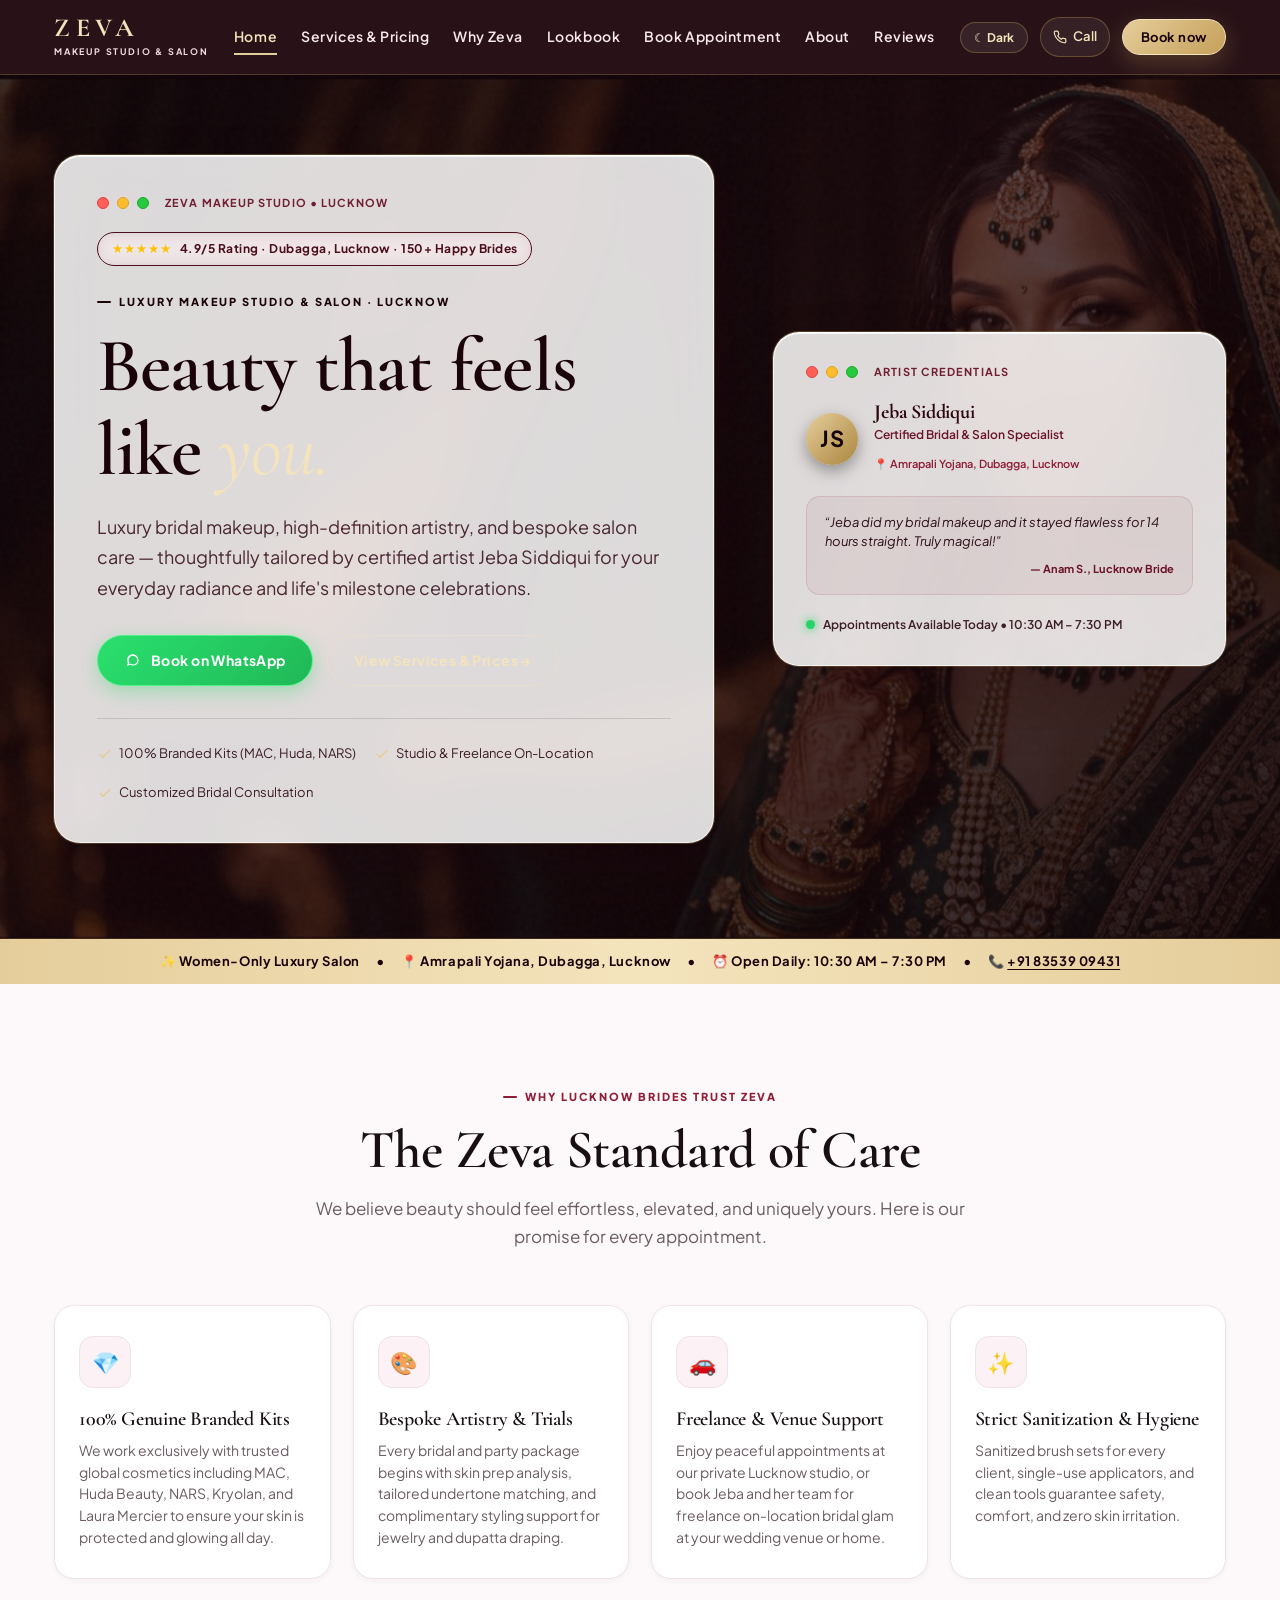
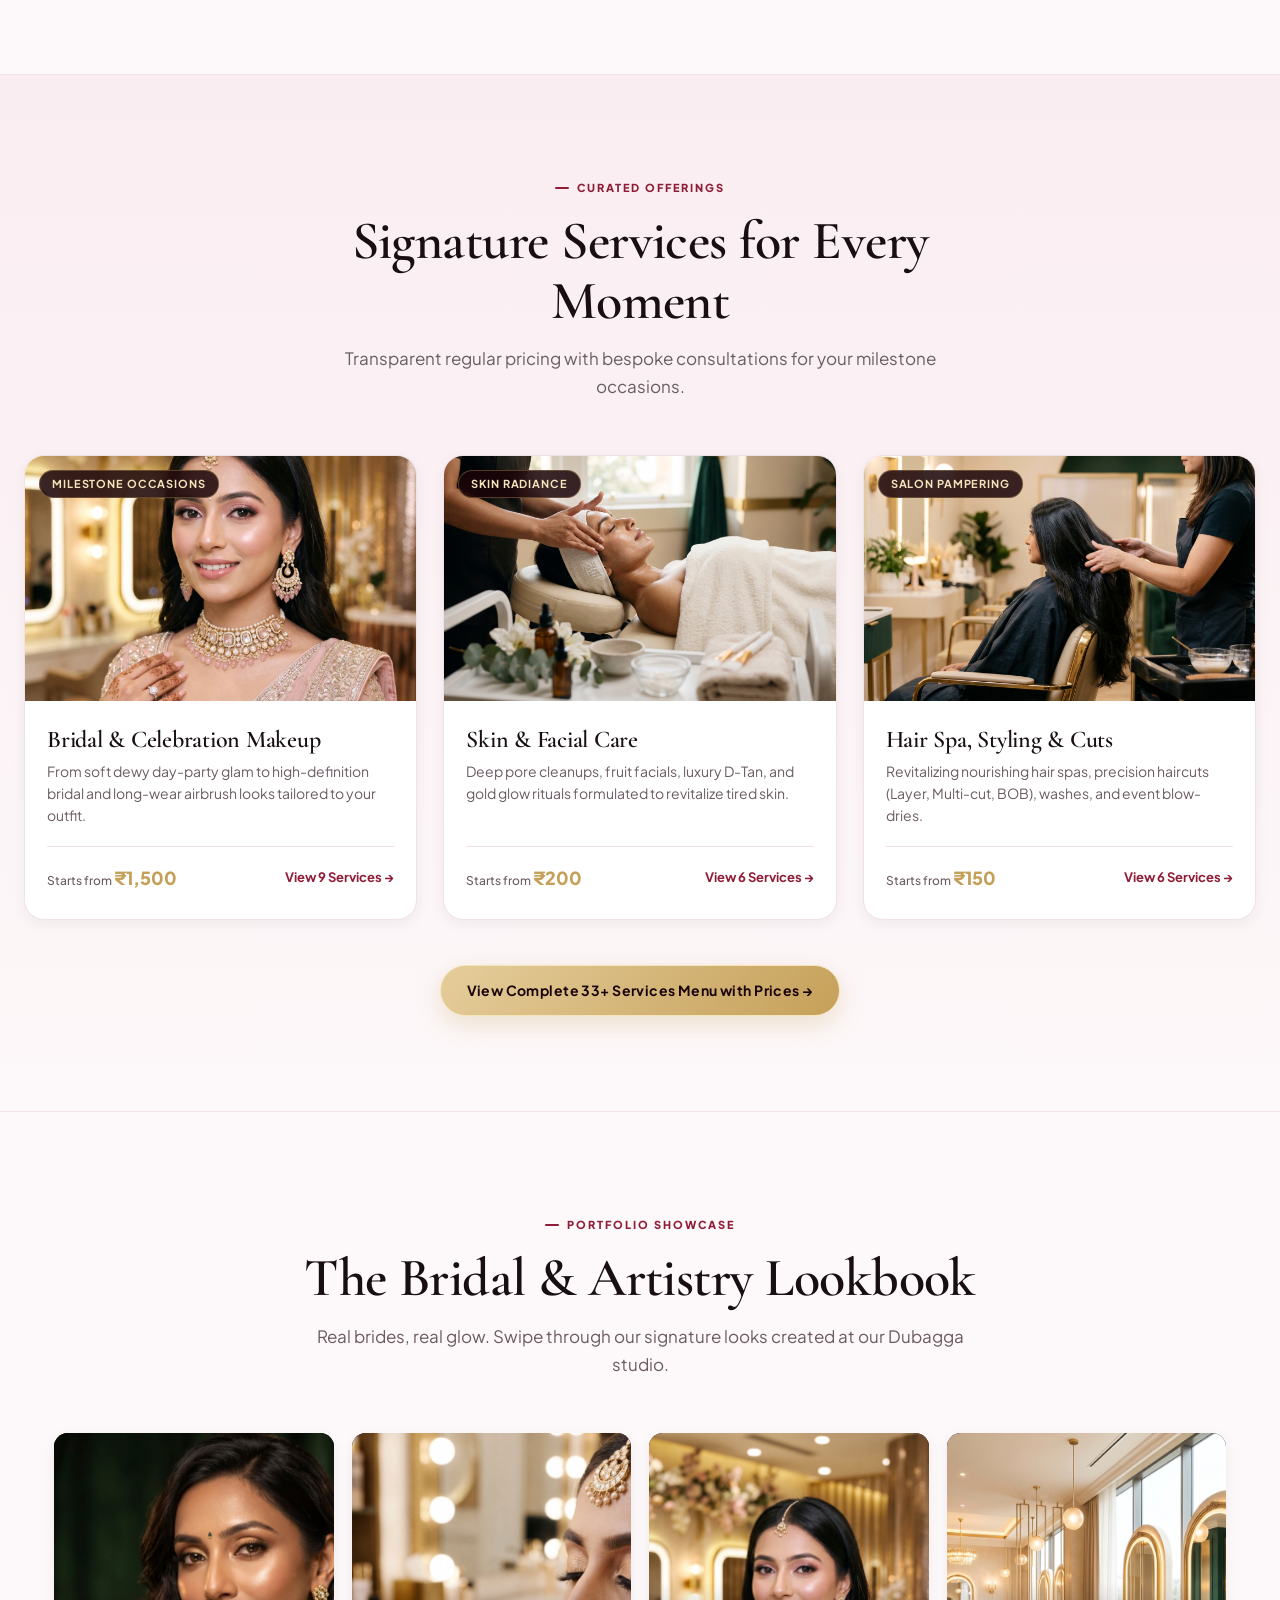
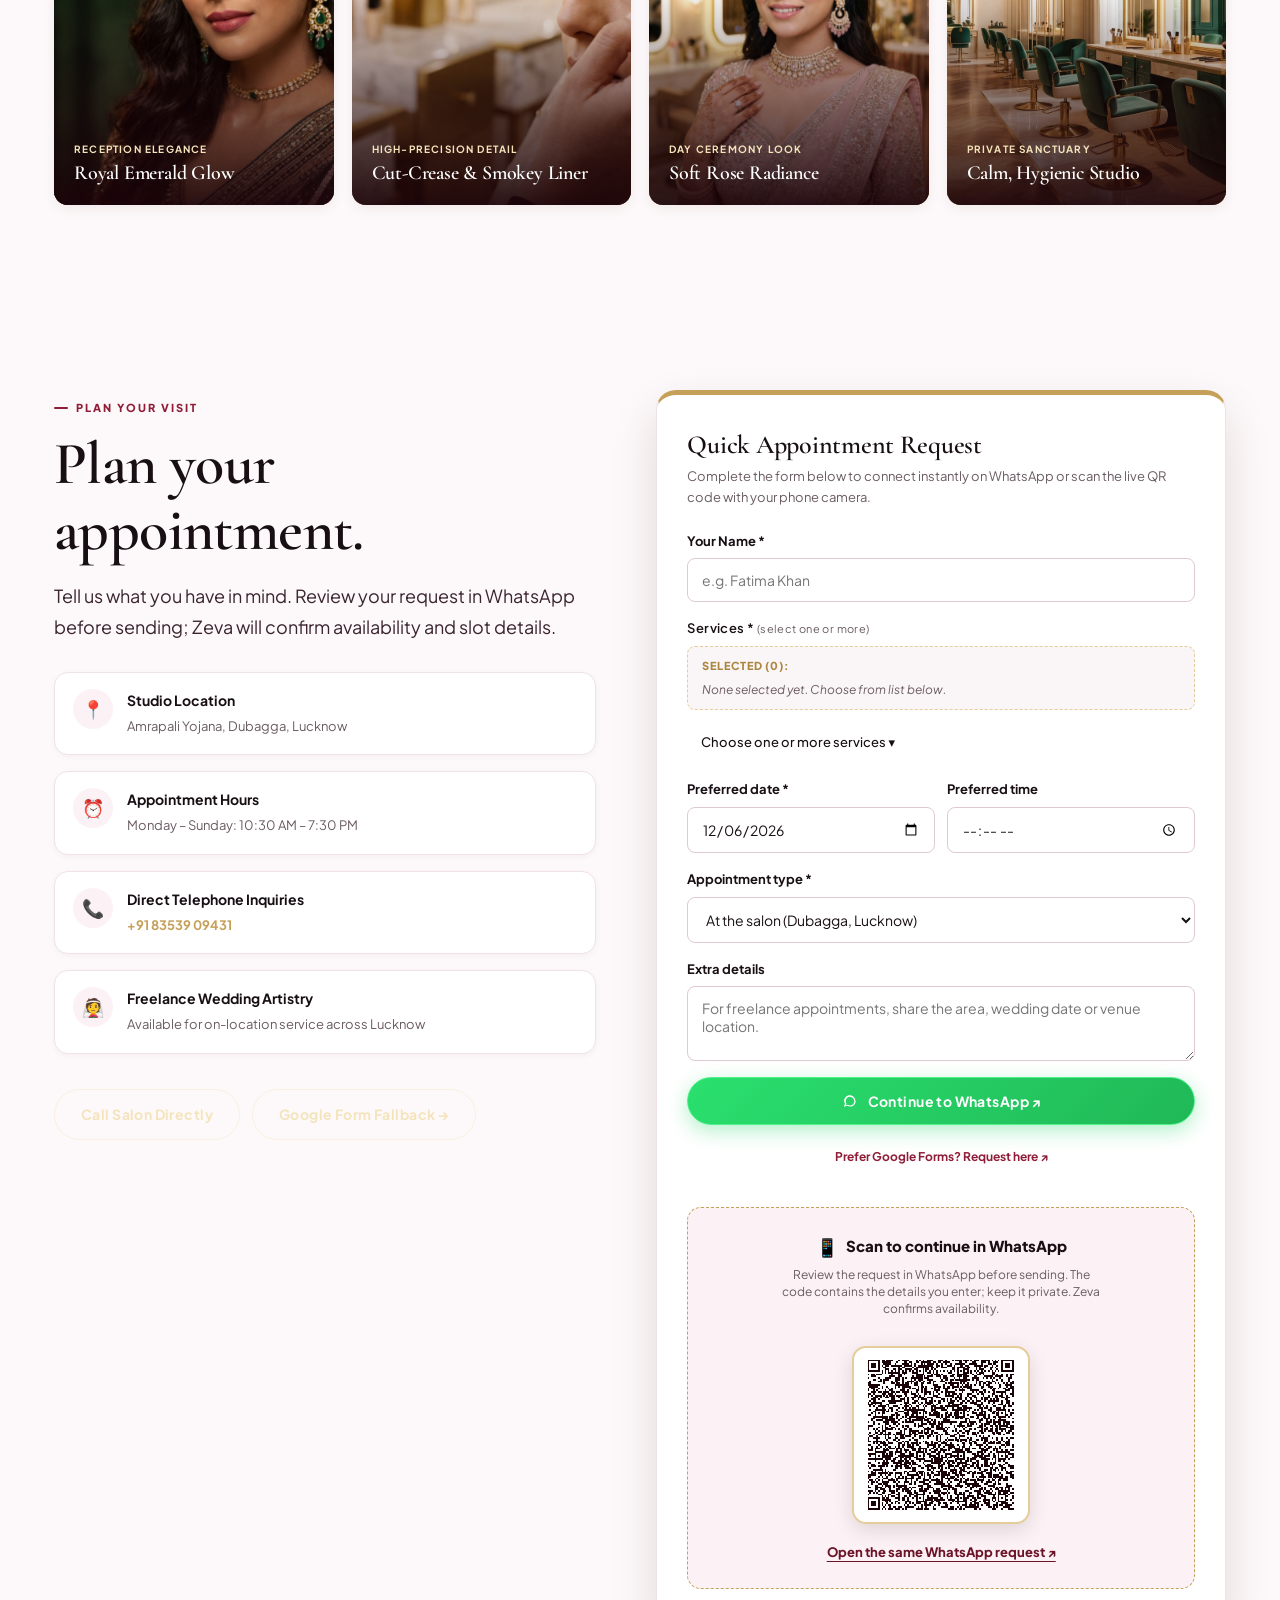
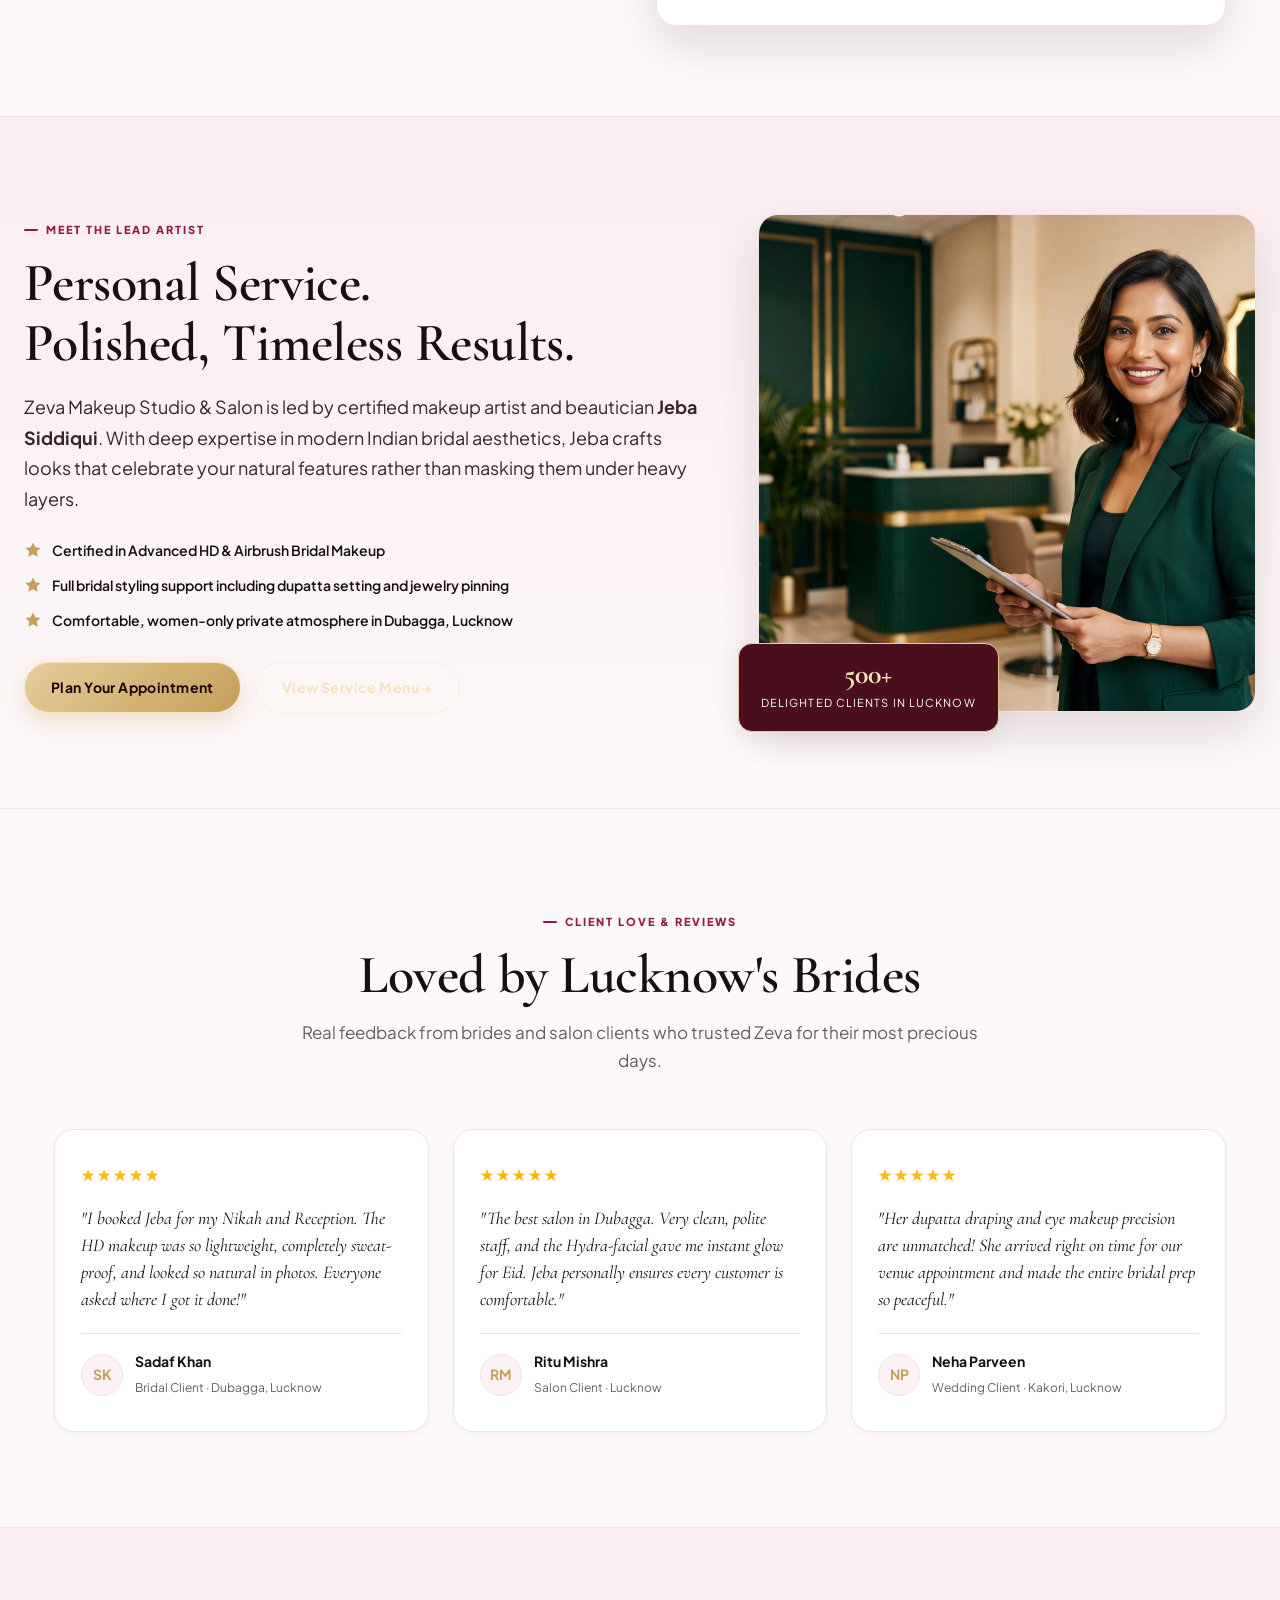
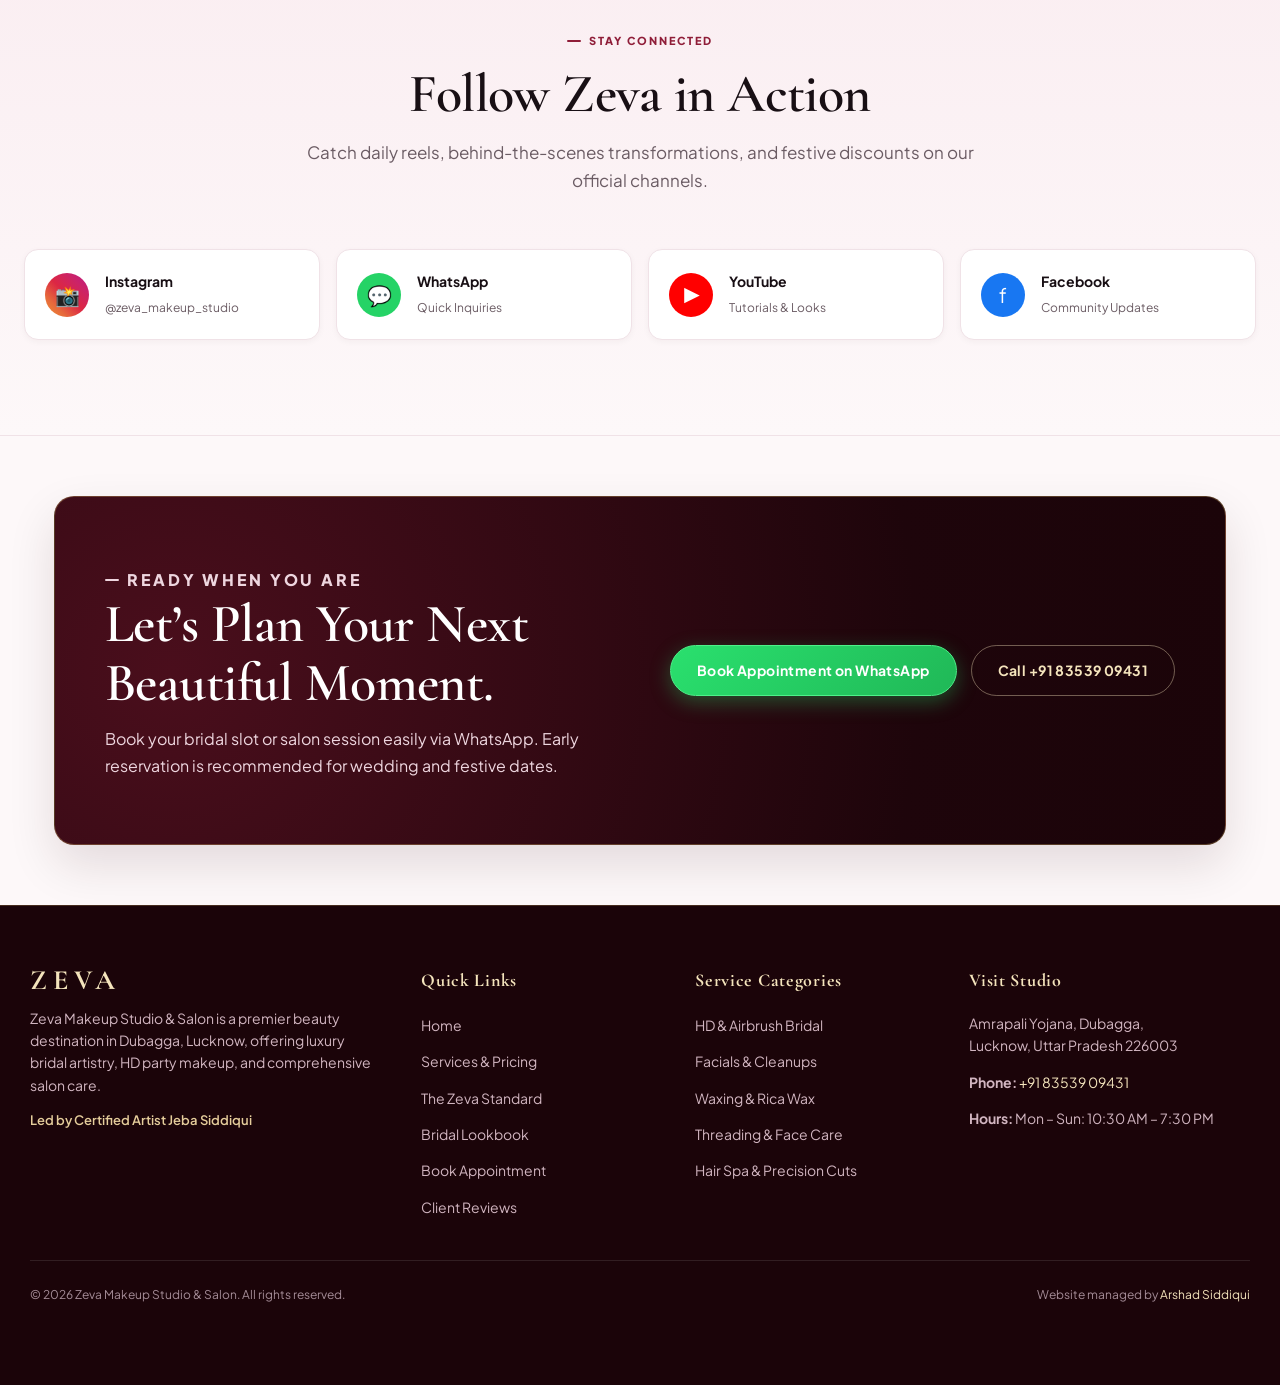
==== commit c8fbbe2c: "feat: real-time comma-separated multi-service selection with cross-page persistence - Add .selected-" ====
--- a/index.html
+++ b/index.html
@@ -406,8 +406,15 @@
 
                         <div class="field-group">
               <span class="field-label">Services * <em class="field-hint">(select one or more)</em></span>
+              <div class="selected-services-box" aria-live="polite">
+                <div class="selected-services-header">
+                  <span class="selected-services-heading">Selected (<span class="selected-count">0</span>):</span>
+                  <button type="button" class="clear-selected-btn">Clear All</button>
+                </div>
+                <div class="selected-services-text">None selected yet. Choose from list below.</div>
+              </div>
               <details class="service-picker">
-                <summary>Choose one or more services</summary>
+                <summary>Choose one or more services ▾</summary>
                 <div class="service-picker-grid">
                   <strong class="picker-category">💄 Makeup</strong>
                   <label class="picker-item"><input type="checkbox" name="services" value="Day Party Makeup (₹1,500)"> Day Party Makeup – ₹1,500</label>
@@ -729,8 +736,15 @@
 
                 <div class="field-group">
           <span class="field-label">Services * <em class="field-hint">(select one or more)</em></span>
+          <div class="selected-services-box" aria-live="polite">
+            <div class="selected-services-header">
+              <span class="selected-services-heading">Selected (<span class="selected-count">0</span>):</span>
+              <button type="button" class="clear-selected-btn">Clear All</button>
+            </div>
+            <div class="selected-services-text">None selected yet. Choose from list below.</div>
+          </div>
           <details class="service-picker">
-            <summary>Choose one or more services</summary>
+            <summary>Choose one or more services ▾</summary>
             <div class="service-picker-grid">
               <strong class="picker-category">💄 Makeup</strong>
               <label class="picker-item"><input type="checkbox" name="services" value="Day Party Makeup (₹1,500)"> Day Party Makeup – ₹1,500</label>
--- a/assets/css/styles.css
+++ b/assets/css/styles.css
@@ -1055,6 +1055,90 @@
   font-style: normal;
   color: var(--text-muted);
   font-size: 11px;
+}
+
+/* ── Selected Services Real-Time Display Box ──────────────────────────── */
+.selected-services-box {
+  background: var(--surface-alt, rgba(122, 14, 36, 0.04));
+  border: 1.5px dashed var(--gold-400);
+  border-radius: var(--radius-sm);
+  padding: 10px 14px;
+  margin-bottom: 6px;
+  transition: all 0.25s ease;
+}
+
+[data-theme="dark"] .selected-services-box {
+  background: rgba(197, 160, 89, 0.06);
+  border-color: rgba(197, 160, 89, 0.35);
+}
+
+.selected-services-box.has-selection {
+  background: rgba(197, 160, 89, 0.12);
+  border-style: solid;
+  border-color: var(--gold-500);
+  box-shadow: 0 4px 14px rgba(0, 0, 0, 0.08);
+}
+
+[data-theme="dark"] .selected-services-box.has-selection {
+  background: rgba(197, 160, 89, 0.16);
+  border-color: var(--gold-400);
+  box-shadow: 0 4px 16px rgba(0, 0, 0, 0.25);
+}
+
+.selected-services-header {
+  display: flex;
+  justify-content: space-between;
+  align-items: center;
+  margin-bottom: 6px;
+}
+
+.selected-services-heading {
+  font-size: 11px;
+  font-weight: 800;
+  letter-spacing: 0.08em;
+  text-transform: uppercase;
+  color: var(--gold-600);
+}
+
+[data-theme="dark"] .selected-services-heading {
+  color: var(--gold-300);
+}
+
+.clear-selected-btn {
+  background: transparent;
+  border: none;
+  color: var(--text-muted);
+  font-size: 11px;
+  font-weight: 700;
+  cursor: pointer;
+  padding: 2px 6px;
+  text-decoration: underline;
+  text-underline-offset: 3px;
+  transition: color 0.15s;
+  display: none;
+}
+
+.selected-services-box.has-selection .clear-selected-btn {
+  display: inline-block;
+}
+
+.clear-selected-btn:hover {
+  color: #ff5f56;
+}
+
+.selected-services-text {
+  font-size: 13px;
+  font-weight: 600;
+  color: var(--text-primary);
+  line-height: 1.5;
+  word-break: break-word;
+}
+
+.selected-services-box:not(.has-selection) .selected-services-text {
+  font-style: italic;
+  font-weight: 400;
+  color: var(--text-muted);
+  font-size: 12px;
 }
 
 .service-picker {
